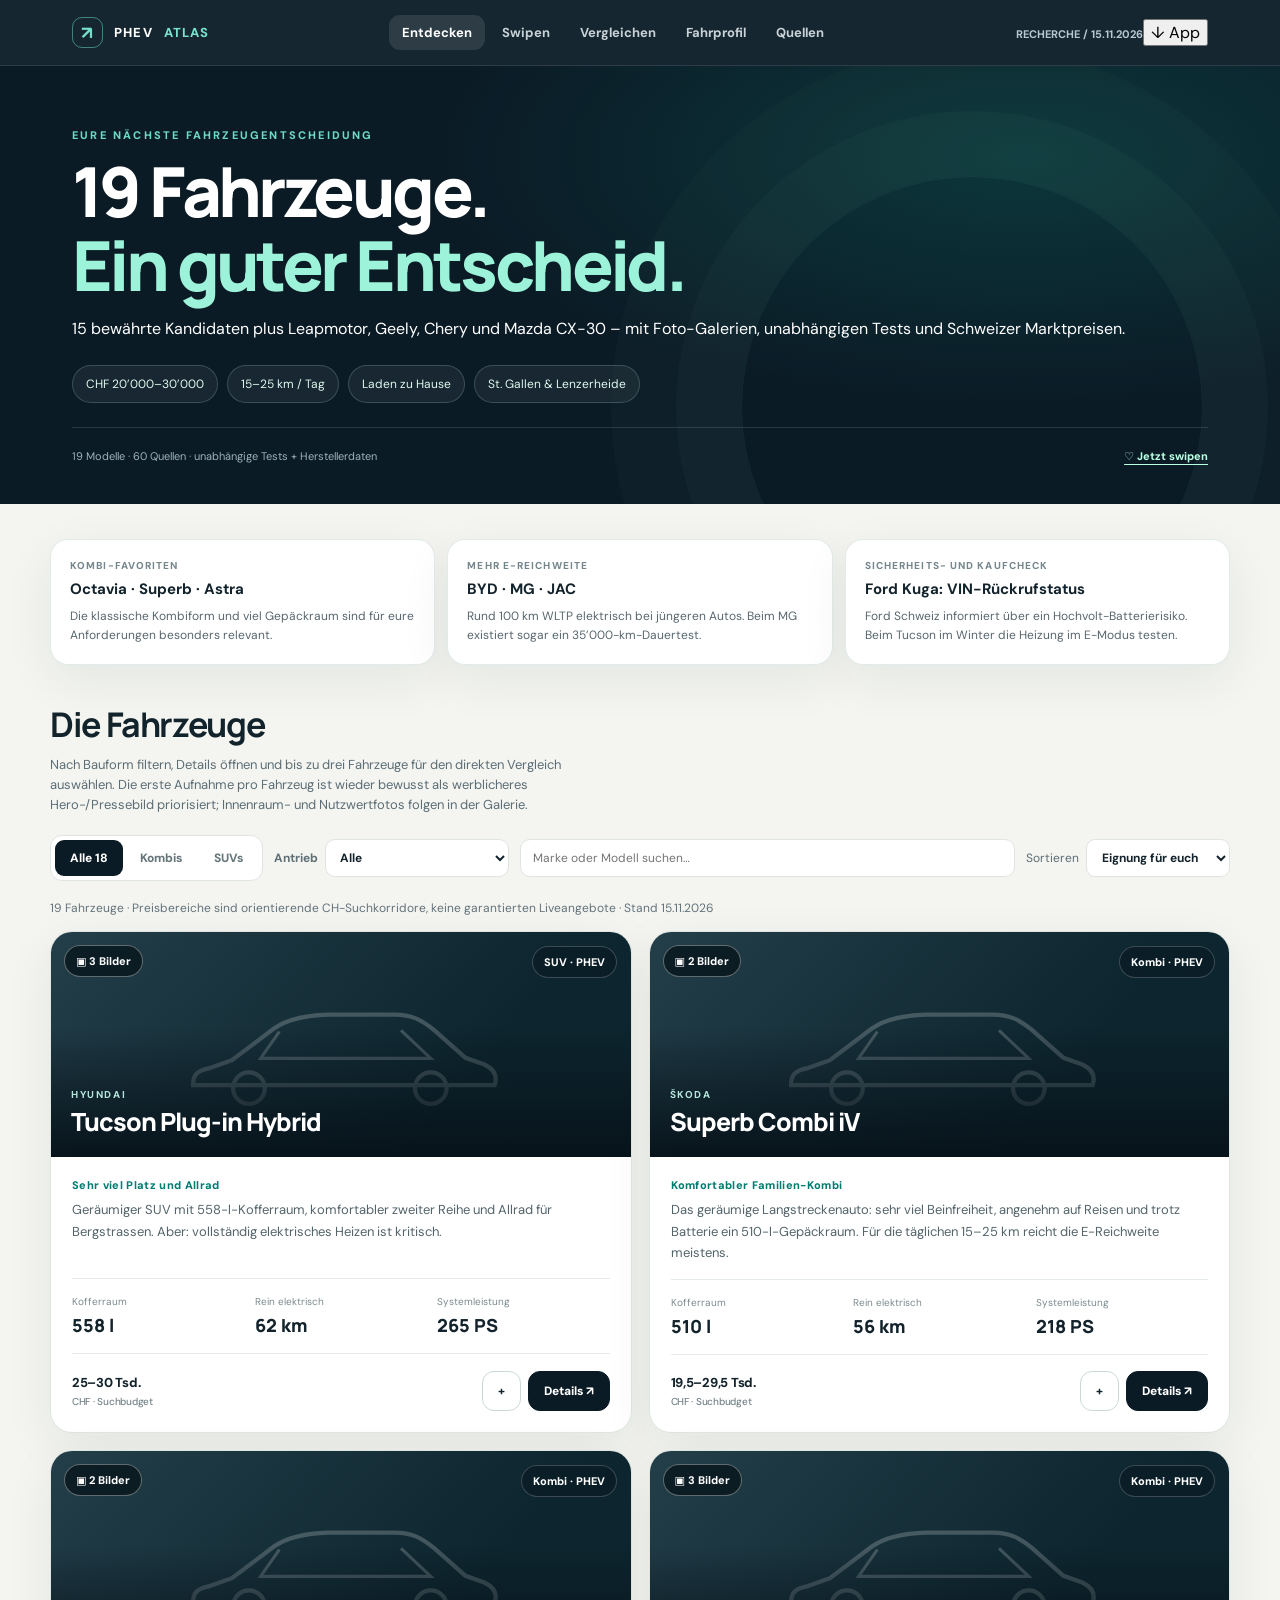
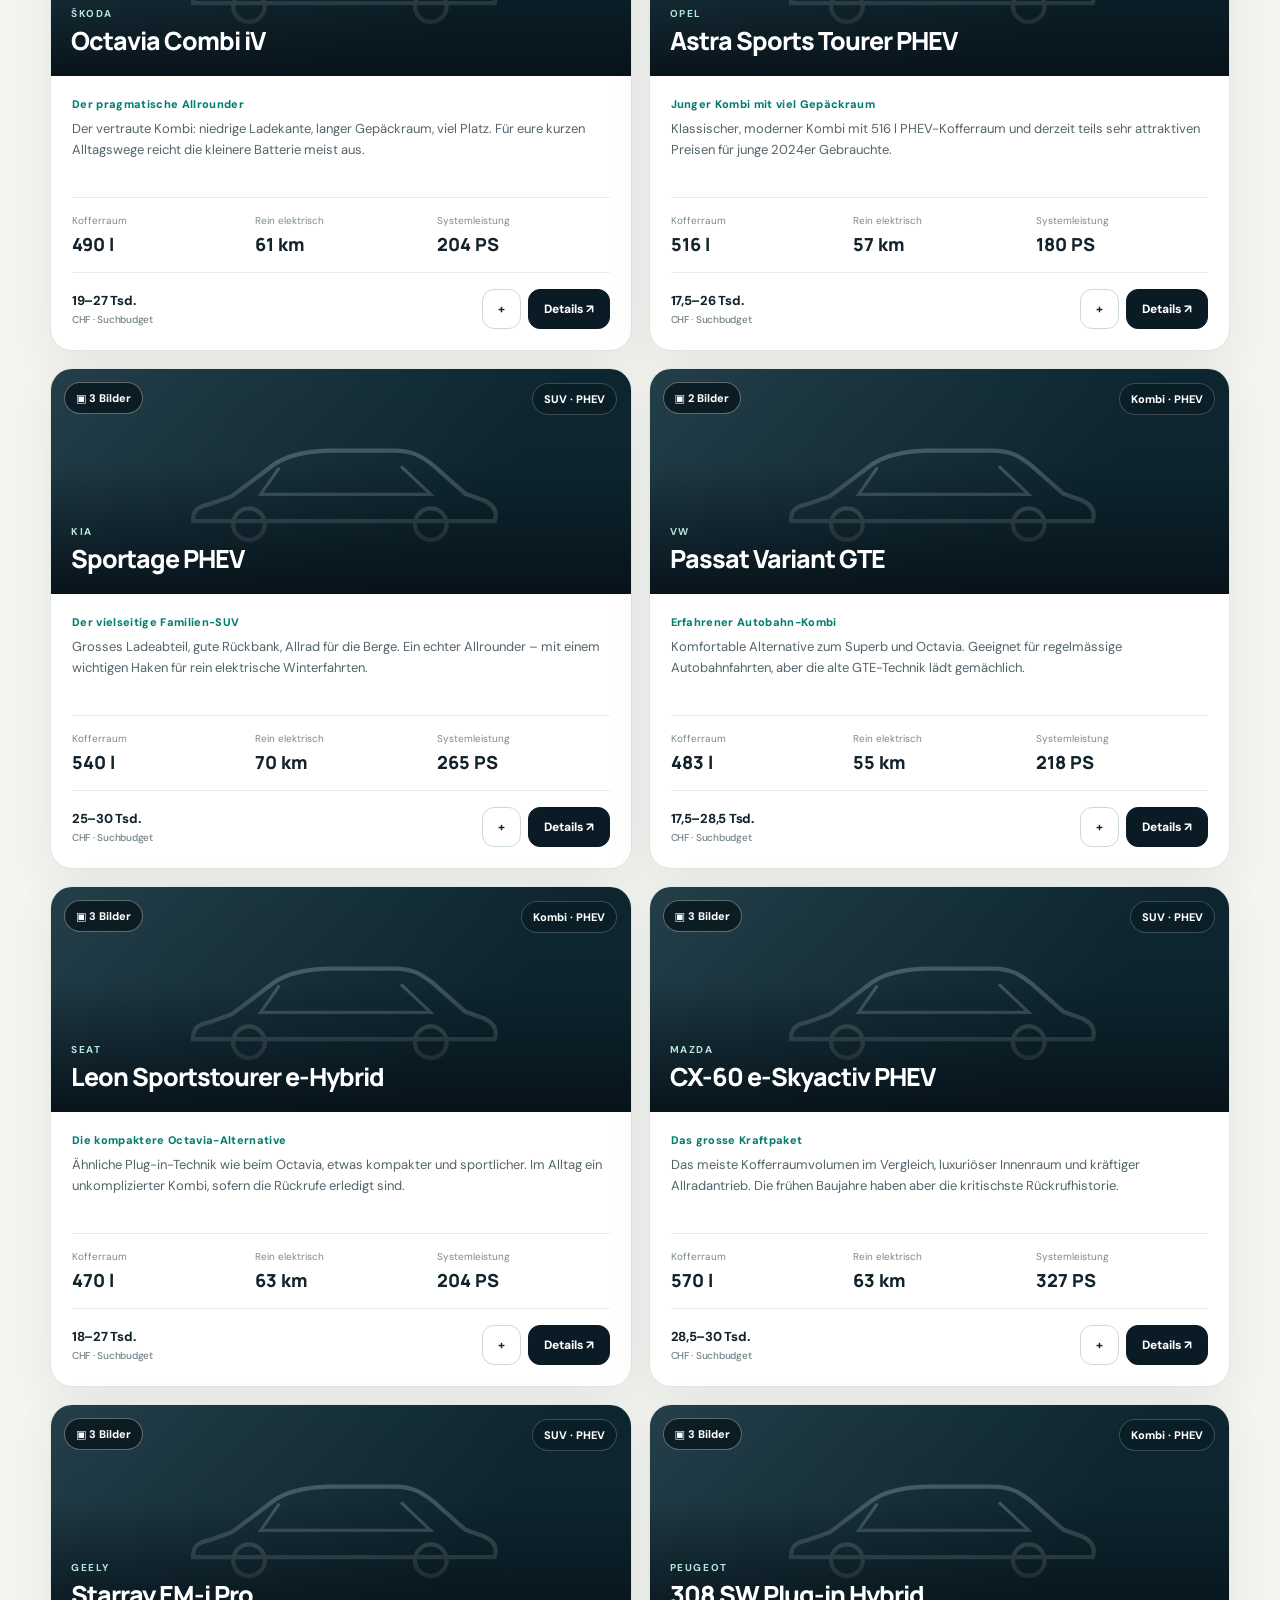
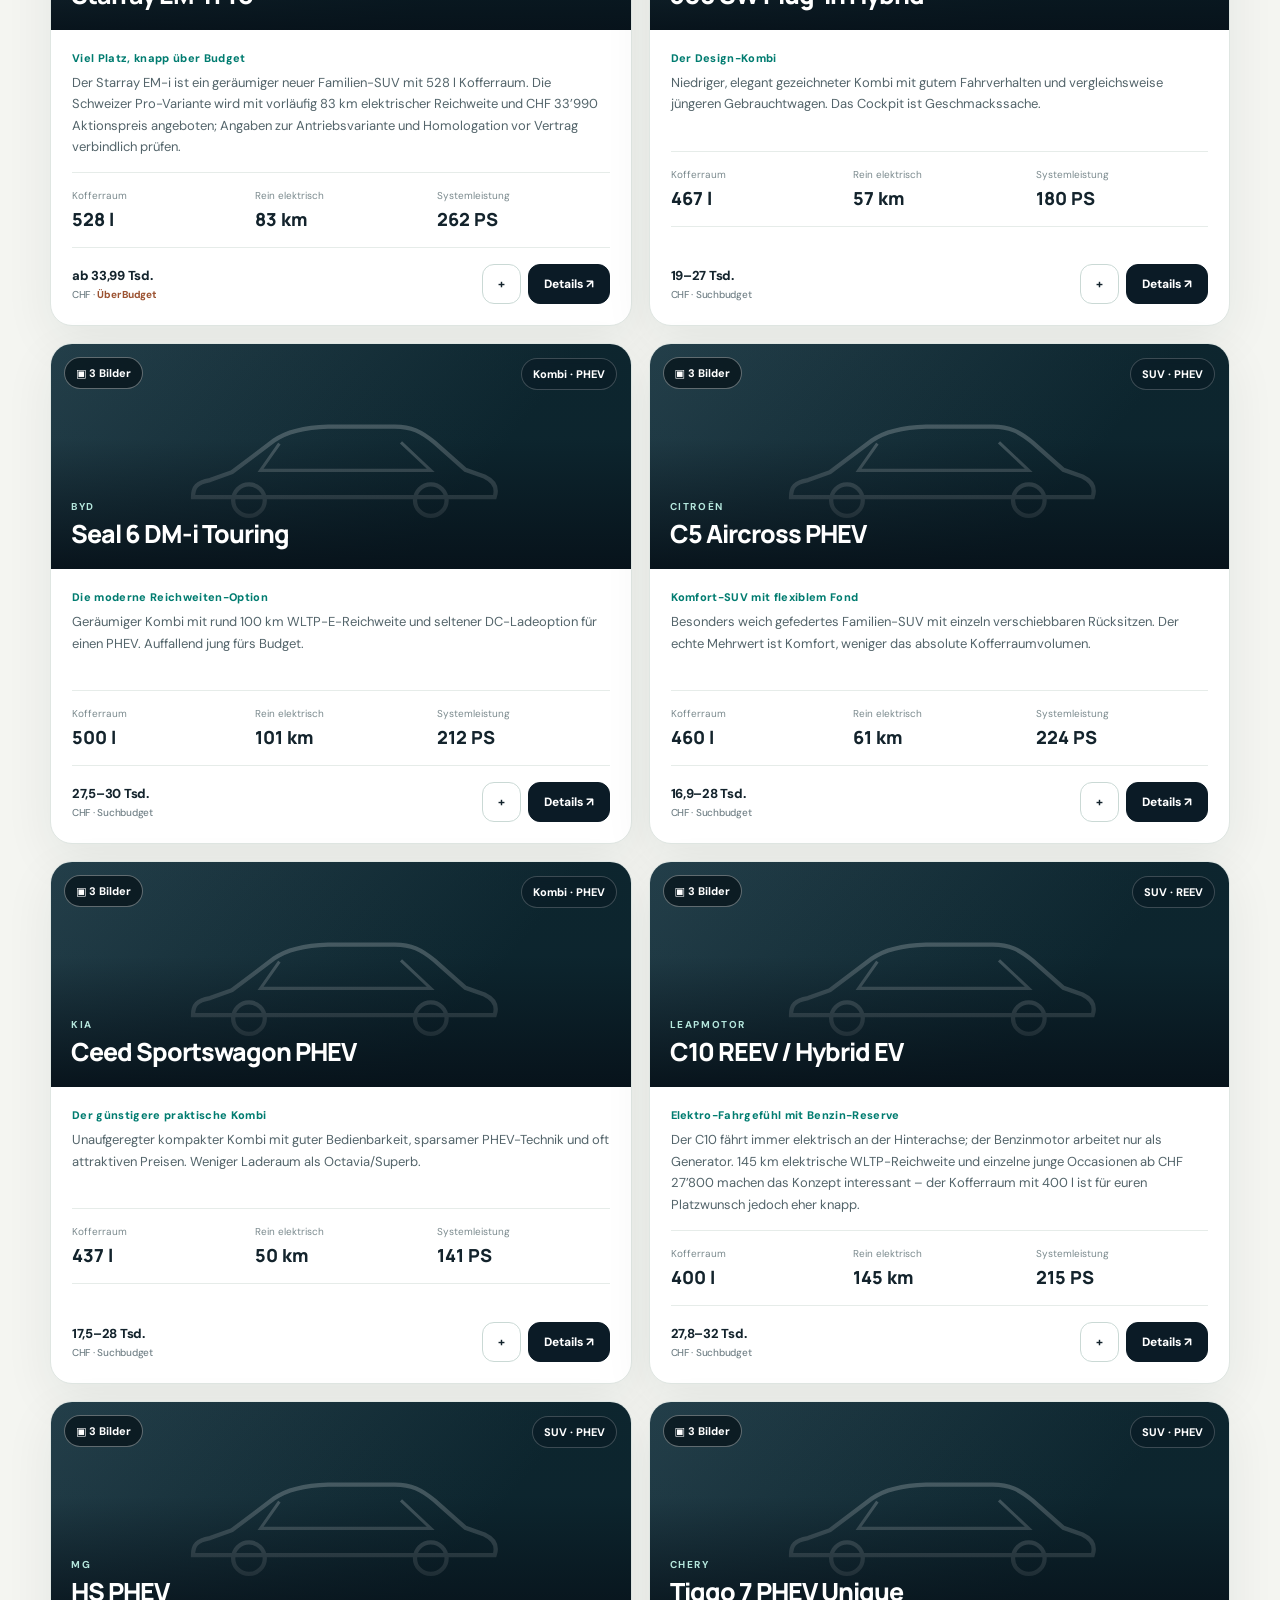
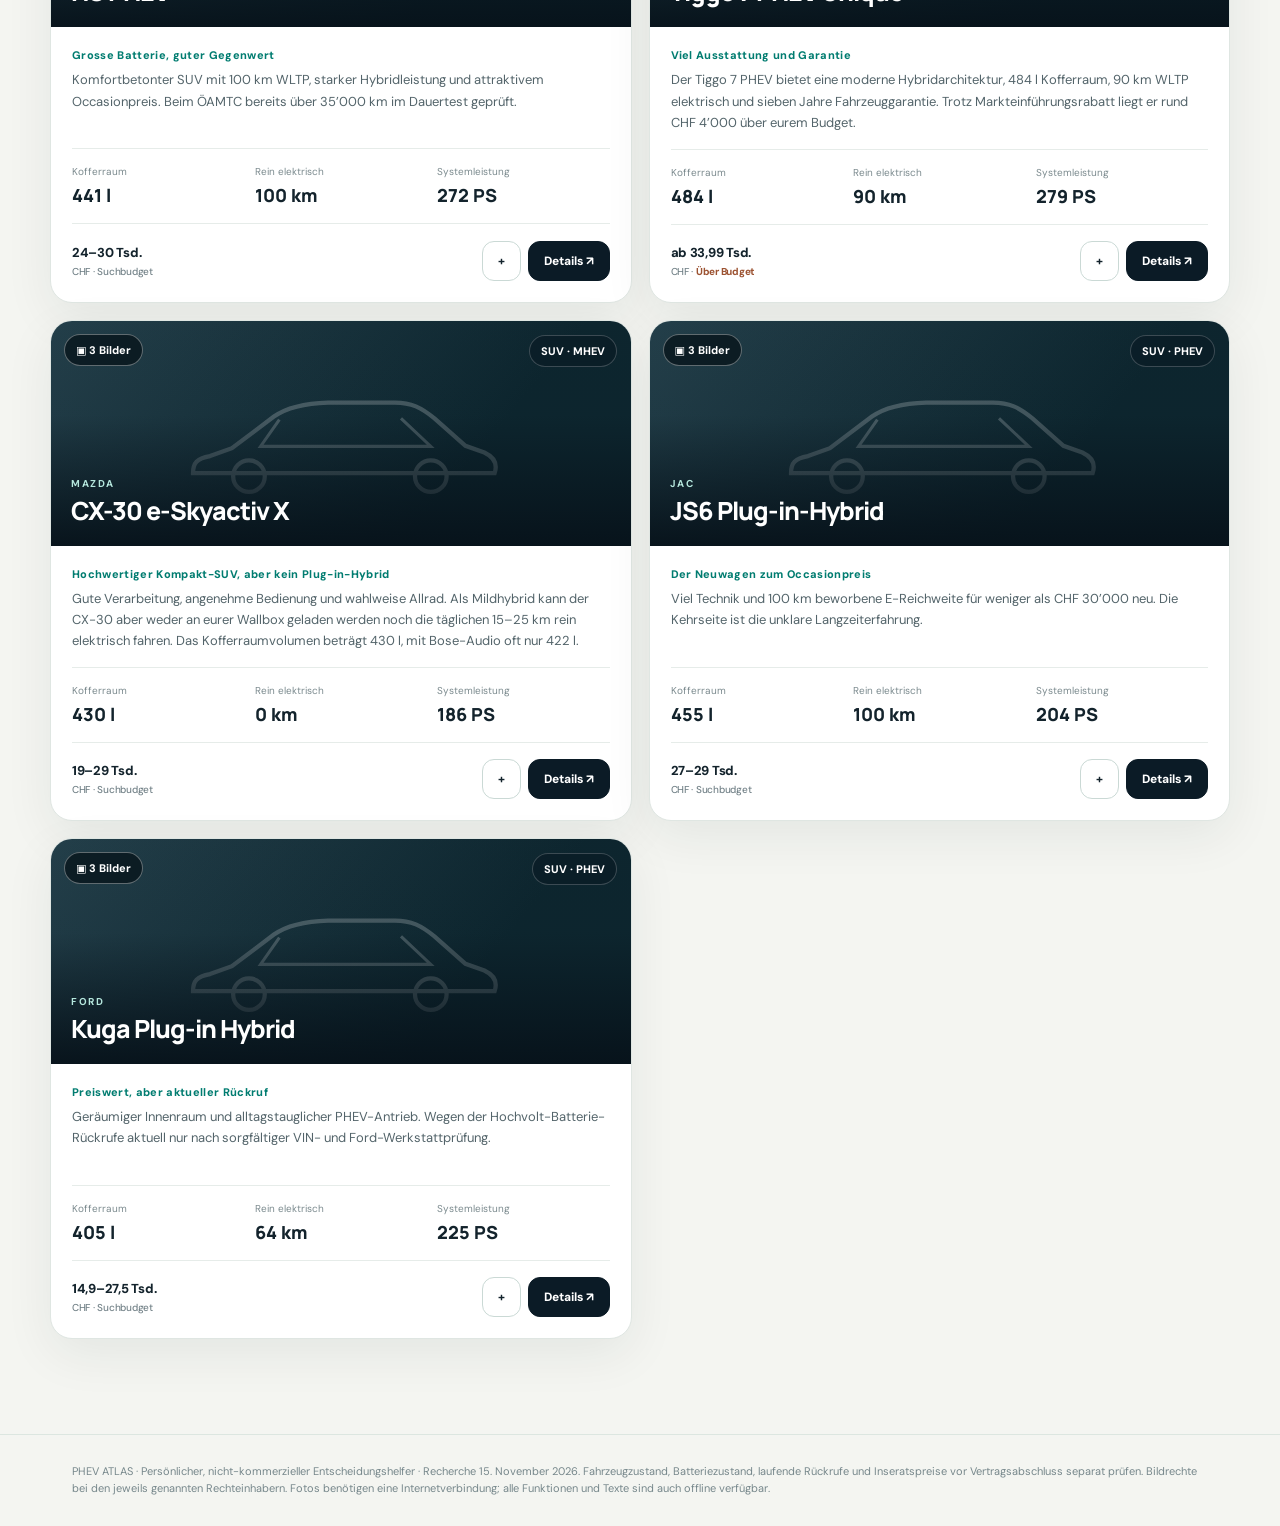
==== index.html @ b4971633 "Publish AutoFinder PWA: vehicle atlas with 19 models" ====
<!DOCTYPE html>
<html lang="de-CH"><head><meta charset="UTF-8"><meta name="viewport" content="width=device-width,initial-scale=1,viewport-fit=cover"><meta name="color-scheme" content="light"><meta name="theme-color" content="#0a1923"><meta name="description" content="Interaktiver, quellenbasierter Vergleich von 19 Fahrzeugen: Plug-in-Hybrid, Range-Extender und Mildhybrid für CHF 20'000 bis 30'000 in der Schweiz."><title>PHEV Atlas — Euer Autovergleich</title>
<style>

:root{--bg:#f4f5f1;--paper:#fff;--ink:#13232c;--muted:#5c6d75;--line:#dfe5e3;--teal:#006f67;--teal2:#d3f2e9;--dark:#0b1b26;--gold:#e4af59;--red:#9d4538;--softred:#fff1ed;--shadow:0 15px 50px rgba(12,41,44,.07)}*{box-sizing:border-box}html{scroll-behavior:smooth}body{margin:0;background:var(--bg);color:var(--ink);font-family:'DM Sans',system-ui,-apple-system,'Segoe UI',sans-serif}button,select,input{font:inherit}button{cursor:pointer}a{color:inherit}a:focus-visible,button:focus-visible,input:focus-visible,select:focus-visible{outline:3px solid #63cbbb;outline-offset:3px}.shell{max-width:1180px;margin:auto;padding:0 22px}.nav{background:rgba(9,27,37,.95);color:white;position:sticky;top:0;z-index:90;backdrop-filter:blur(22px);border-bottom:1px solid rgba(255,255,255,.1)}.navin{height:65px;display:flex;align-items:center;justify-content:space-between;gap:16px}.brand{display:flex;gap:11px;align-items:center;text-decoration:none;font-weight:800;letter-spacing:.09em;font-size:13px}.brandicon{display:grid;place-items:center;width:31px;height:31px;border:1px solid rgba(111,222,207,.5);border-radius:10px;color:#74e0c9;font-size:18px}.desktopnav{display:flex;gap:4px}.desktopnav button,.iconbtn{border:0;background:transparent;color:#c8d2d7;padding:9px 13px;border-radius:11px;font-size:13px;font-weight:700}.desktopnav button.active,.desktopnav button:hover{background:rgba(255,255,255,.1);color:white}.navright{font-size:11px;color:#b7c8d0;font-weight:700;white-space:nowrap}.hero{background:#0b1b26;color:white;position:relative;overflow:hidden;padding:62px 0 38px}.hero:before{content:'';position:absolute;inset:-180px -30% auto 30%;height:540px;background:radial-gradient(ellipse,rgba(13,128,112,.28),transparent 65%);pointer-events:none}.hero:after{content:'';position:absolute;width:460px;height:460px;border:1px solid rgba(152,225,212,.07);border-radius:50%;right:6%;top:25%;box-shadow:0 0 0 65px rgba(152,225,212,.025),0 0 0 130px rgba(152,225,212,.02)}.hero .shell{position:relative;z-index:1}.eyebrow{font-size:11px;letter-spacing:.2em;font-weight:800;color:#6fd9c4;text-transform:uppercase}.hero h1{margin:12px 0 14px;font-family:Manrope,sans-serif;font-size:clamp(38px,6vw,69px);line-height:1.075;max-width:790px;font-weight:800;letter-spacing:-.052em}.hero h1 em{font-style:normal;color:#9cf3d9}.herocopy{color:#bbccd3;font-size:15px;line-height:1.7;max-width:670px}.hero .chips{display:flex;gap:9px;flex-wrap:wrap;margin:26px 0 18px}.chip{border:1px solid rgba(209,255,244,.19);padding:10px 13px;border-radius:100px;font-size:12px;color:#def9ef;background:rgba(255,255,255,.055)}.herofoot{border-top:1px solid rgba(255,255,255,.12);padding-top:18px;margin-top:24px;display:flex;gap:12px;align-items:center;justify-content:space-between;color:#9cb1bb;font-size:11px}.main{padding:35px 0 95px}.sectionhead{display:flex;align-items:end;justify-content:space-between;gap:16px;margin-bottom:20px}.sectionhead h2{margin:0;font-size:clamp(25px,4vw,34px);font-family:Manrope,sans-serif;letter-spacing:-.04em}.sectionhead p{color:var(--muted);font-size:13px;max-width:570px;line-height:1.55;margin:8px 0 0}.featureline{display:grid;grid-template-columns:repeat(3,minmax(0,1fr));gap:12px;margin-bottom:36px}.insight{border:1px solid rgba(20,94,86,.12);padding:19px;border-radius:18px;background:white;box-shadow:var(--shadow)}.insight .small{display:block;font-size:10px;text-transform:uppercase;letter-spacing:.11em;font-weight:800;color:#75868c}.insight strong{display:block;font-size:15px;margin:7px 0;line-height:1.35}.insight p{font-size:12px;line-height:1.6;margin:0;color:#58676d}.toolbar{display:flex;gap:11px;align-items:center;flex-wrap:wrap;margin-bottom:19px}.segment{background:white;padding:4px;border:1px solid var(--line);border-radius:12px;display:inline-flex;gap:2px}.segment button{background:transparent;border:none;border-radius:9px;font-size:12px;padding:10px 15px;font-weight:800;color:#66767b}.segment button.active{background:var(--dark);color:white}.searchbox{flex:1;min-width:180px}.searchbox input{padding:10px 12px;border:1px solid var(--line);border-radius:10px;width:100%;background:white;color:var(--ink);font-size:12px}.sortbox{margin-left:auto;display:flex;gap:7px;align-items:center;font-size:12px;color:var(--muted)}.sortbox select{border:1px solid var(--line);background:white;border-radius:9px;padding:9px 11px;color:var(--ink);font-weight:700}.resultsnote{color:#64737a;font-size:12px;margin-bottom:15px}.cargrid{display:grid;grid-template-columns:repeat(2,minmax(0,1fr));gap:17px}.carcard{background:white;border:1px solid #dfe6e2;border-radius:22px;overflow:hidden;box-shadow:var(--shadow);display:flex;flex-direction:column;transition:transform .2s,border-color .2s}.carcard:hover{transform:translateY(-2px);border-color:#98cbc1}.cover{height:225px;position:relative;overflow:hidden;background:linear-gradient(130deg,#24404b,#0d262f 70%)}.cover:after{content:'';position:absolute;inset:0;background:linear-gradient(0deg,rgba(7,18,26,.95),rgba(7,18,26,.05) 58%,rgba(7,18,26,.03))}.cover img{width:100%;height:100%;object-fit:cover;object-position:center 58%;filter:saturate(.86);transition:transform .3s}.carcard:hover .cover img{transform:scale(1.045)}.cover .sil{position:absolute;left:10%;top:30%;width:80%;height:50%;opacity:.22;color:white}.cover-bottom{position:absolute;left:20px;bottom:18px;color:white;z-index:2}.cover-bottom b{font-size:10px;letter-spacing:.16em;display:block;color:#b5e7dd}.cover-bottom h3{font-family:Manrope,sans-serif;font-weight:800;letter-spacing:-.04em;font-size:25px;margin:3px 0 0}.cover-top{position:absolute;z-index:2;top:14px;right:14px;background:rgba(10,28,37,.7);border:1px solid rgba(255,255,255,.2);padding:8px 11px;border-radius:100px;font-size:11px;font-weight:800;color:white;backdrop-filter:blur(9px)}.cardbody{padding:21px;display:flex;flex-direction:column;flex:1}.introline{font-size:11px;letter-spacing:.03em;font-weight:800;color:#007c70}.cardbody .lede{font-size:13px;line-height:1.65;color:#53646a;min-height:64px;margin:7px 0 15px}.facts{display:grid;grid-template-columns:repeat(3,minmax(0,1fr));border-top:1px solid #e6ece9;border-bottom:1px solid #e6ece9;padding:16px 0;gap:10px}.facts small{display:block;color:#7b8a8e;font-size:10px;margin-bottom:5px}.facts strong{font-family:Manrope,sans-serif;font-size:18px;font-weight:800;white-space:nowrap}.cardbottom{display:flex;justify-content:space-between;align-items:center;gap:8px;margin-top:auto;padding-top:16px}.btn{background:var(--dark);color:white;border:1px solid var(--dark);padding:11px 15px;border-radius:12px;font-size:12px;font-weight:800}.btn:hover{background:#143d4b}.btn.secondary{background:transparent;color:var(--ink);border-color:#cad9d5}.btn.secondary.selected{border-color:var(--teal);background:var(--teal2);color:var(--teal)}.price{font-weight:800;font-size:13px;letter-spacing:-.02em}.price small{display:block;font-weight:500;font-size:10px;color:#738288;margin-top:4px}.empty{background:white;border:1px dashed #bfcec8;border-radius:16px;text-align:center;padding:50px 20px;color:#64767b}.panel{background:white;border:1px solid var(--line);border-radius:22px;padding:25px;box-shadow:var(--shadow)}.twoCols{display:grid;grid-template-columns:1fr 1fr;gap:18px}.subh{font-family:Manrope,sans-serif;font-size:19px;letter-spacing:-.025em;font-weight:800;margin:0 0 12px}.muted{font-size:13px;line-height:1.6;color:#62737b}.range{width:100%;accent-color:#007c6c;cursor:pointer}.rangeval{display:flex;align-items:center;justify-content:space-between;font-size:13px;font-weight:800;margin:14px 0 7px}.season{display:flex;gap:8px;margin:12px 0 14px}.season button{padding:9px 13px;border:1px solid #d4e1da;background:#f7f9f6;border-radius:10px;color:#43575b;font-size:12px;font-weight:800}.season button.active{background:#d6f4e8;border-color:#5cc7ac;color:#005a4e}.scenarioList{display:grid;gap:11px}.scenarioRow{display:grid;grid-template-columns:170px 1fr 85px;gap:12px;align-items:center}.scenarioRow b{font-size:12px}.scenarioRow small{font-size:10px;color:#809099}.track{height:10px;background:#e7efea;border-radius:99px;overflow:hidden;position:relative}.track .fill{background:linear-gradient(90deg,#00685b,#5dbba1);height:100%;border-radius:99px}.rangeValue{text-align:right;font-size:11px;font-weight:800;color:#2b7168}.notice{padding:13px 15px;border-radius:12px;background:#f0f6f1;color:#42645c;line-height:1.55;font-size:12px;margin-top:14px}.notice.warning{background:#fff6ed;color:#876239}.weightpanel{display:grid;grid-template-columns:repeat(4,minmax(0,1fr));gap:16px;margin-top:20px}.weightItem label{display:flex;justify-content:space-between;gap:5px;font-size:12px;font-weight:800}.weightItem small{display:block;margin-top:3px;color:#7a8c8b;font-size:10px}.ranking{display:grid;gap:10px;margin-top:17px}.rankrow{display:grid;grid-template-columns:30px 1fr 85px;align-items:center;gap:12px;border:1px solid var(--line);border-radius:12px;padding:12px 14px;background:#fbfcfb}.ranknum{color:#719188;font-weight:800;font-size:13px}.rankname{font-size:13px;font-weight:800}.rankscore{font-weight:800;font-size:15px;text-align:right;color:var(--teal)}.comparetable{overflow-x:auto;border:1px solid var(--line);border-radius:15px;margin-top:16px}.comparetable table{width:100%;border-collapse:collapse;min-width:680px}.comparetable th,.comparetable td{padding:14px 14px;text-align:left;border-bottom:1px solid var(--line);font-size:12px;vertical-align:top}.comparetable thead th{background:#edf4ef;color:#17493f;font-weight:800}.comparetable tbody tr:last-child td{border:0}.comparetable tbody td:first-child{font-weight:800;width:155px;color:#5a6d72}.comparetable td{line-height:1.48}.comparisoncta{background:#10332f;color:#d7faf0;padding:20px;border-radius:17px;display:flex;justify-content:space-between;gap:16px;align-items:center}.comparisoncta .btn{background:#b4ffdc;border-color:#b4ffdc;color:#0a332b}.sourcelist{display:grid;grid-template-columns:repeat(2,minmax(0,1fr));gap:10px}.sourcelink{display:block;border:1px solid var(--line);border-radius:14px;background:white;padding:14px 16px;text-decoration:none;transition:border .2s}.sourcelink:hover{border-color:#64b8a6}.sourcelink b{display:block;font-size:13px;margin:4px 0 7px}.sourcelink small{display:block;color:#718389;font-size:10px}.pill{display:inline-block;font-size:10px;font-weight:800;padding:5px 8px;border-radius:7px;color:#20685c;background:#e5f5ef}.footer{padding:28px 0;color:#76878b;font-size:11px;line-height:1.6;border-top:1px solid #dce6e0}.mobileDock{display:none}.modalbg{display:none;position:fixed;inset:0;z-index:200;background:rgba(7,19,26,.75);backdrop-filter:blur(8px);align-items:center;justify-content:center;padding:22px}.modalbg.open{display:flex}.modal{width:min(825px,100%);max-height:min(92vh,980px);border-radius:23px;background:white;box-shadow:0 28px 120px rgba(0,0,0,.3);overflow:auto;overscroll-behavior:contain}.modalHero{height:260px;position:relative;overflow:hidden;background:linear-gradient(140deg,#2b6570,#10212e)}.modalHero img{width:100%;height:100%;object-fit:cover;object-position:center 55%}.modalHero:after{content:'';position:absolute;inset:0;background:linear-gradient(0deg,#091c23,transparent 90%)}.modalHero .titlezone{position:absolute;z-index:1;left:28px;bottom:22px;color:white}.modalHero .titlezone small{font-size:11px;letter-spacing:.15em;font-weight:800;color:#a4f2d5}.modalHero h2{font:800 clamp(26px,4.4vw,40px) Manrope,sans-serif;letter-spacing:-.05em;margin:4px 0}.modalClose{position:fixed;right:max(22px,calc((100vw - 825px)/2 + 20px));top:calc(4vh + 17px);z-index:300;background:rgba(255,255,255,.92);border:0;width:39px;height:39px;border-radius:50%;font-size:21px;font-weight:700;color:#21343a}.modalInner{padding:25px 28px 30px}.modalTabs{display:flex;gap:7px;overflow-x:auto;padding-bottom:8px;margin-bottom:20px;border-bottom:1px solid var(--line)}.modalTabs button{white-space:nowrap;padding:10px 14px;border:0;border-radius:9px;background:transparent;color:#617276;font-size:12px;font-weight:800}.modalTabs button.active{background:#e2f5ed;color:#006859}.modalCol{display:grid;grid-template-columns:repeat(2,minmax(0,1fr));gap:15px}.modalCol section{border:1px solid var(--line);border-radius:14px;padding:16px}.modalCol h4{font-size:13px;margin:0 0 10px}.modalCol ul{list-style:none;margin:0;padding:0;display:grid;gap:10px}.modalCol li{font-size:12px;line-height:1.6;display:flex;gap:9px;align-items:start}.glyph{display:inline-grid;place-items:center;width:18px;height:18px;flex:0 0 18px;border-radius:6px;font-size:12px;background:#e7f6ed;color:#18725c}.glyph.bad{background:#fff0eb;color:#b35446}.miniStats{display:grid;grid-template-columns:repeat(4,1fr);gap:10px;margin:16px 0 19px}.miniStats div{background:#f2f6f3;border-radius:12px;padding:12px}.miniStats small{display:block;color:#72868b;font-size:10px}.miniStats b{font:800 16px Manrope;display:block;margin-top:5px}.testcard{border:1px solid var(--line);border-radius:14px;padding:15px;margin-bottom:12px}.testcard small{color:#66877e;font-size:11px;font-weight:800}.testcard b{display:block;font-size:15px;margin:6px 0}.testcard p{font-size:12px;line-height:1.6;color:#586a70;margin:0 0 12px}.testcard a{font-size:12px;color:#006859;font-weight:800}.checklist{display:grid;gap:10px}.checklist label{display:flex;gap:11px;align-items:flex-start;background:#f5f8f5;border:1px solid #e0e7e2;padding:13px;border-radius:11px;font-size:13px;line-height:1.5}.checklist input{accent-color:#006d61;margin-top:3px}.evid{font-size:11px;line-height:1.6;color:#60767a;margin-top:10px}.dataDisclaimer{border:1px solid #dddbc6;border-radius:13px;padding:15px;background:#fdfcf5;color:#68634e;font-size:12px;line-height:1.6}.hide{display:none!important}
@media(max-width:860px){.featureline{grid-template-columns:1fr 1fr}.featureline .insight:last-child{grid-column:span 2}.scenarioRow{grid-template-columns:125px 1fr 75px}.weightpanel{grid-template-columns:repeat(2,1fr)}}
@media(max-width:640px){.shell{padding:0 15px}.navin{height:56px}.desktopnav{display:none}.navright{font-size:10px}.hero{padding:39px 0 26px}.hero h1{font-size:42px;max-width:330px}.herocopy{font-size:13px}.hero .chips{margin-top:21px}.chip{font-size:11px;padding:9px 11px}.herofoot{font-size:10px}.main{padding:26px 0 104px}.featureline{grid-template-columns:1fr;gap:9px;margin-bottom:28px}.featureline .insight:last-child{grid-column:auto}.insight{padding:16px}.insight p{font-size:12px}.sectionhead h2{font-size:27px}.cargrid{grid-template-columns:1fr;gap:14px}.cover{height:213px}.cardbody{padding:18px}.cardbody .lede{min-height:auto}.facts{padding:14px 0}.sortbox{margin-left:0;width:100%}.sortbox select{flex:1}.toolbar{gap:8px}.panel{padding:18px}.twoCols{grid-template-columns:1fr}.weightpanel{grid-template-columns:repeat(2,1fr);gap:16px}.sourcelist{grid-template-columns:1fr}.mobileDock{display:grid;grid-template-columns:repeat(4,1fr);position:fixed;bottom:0;left:0;right:0;z-index:120;background:rgba(11,27,38,.96);border-top:1px solid rgba(255,255,255,.14);backdrop-filter:blur(18px);padding:7px 7px calc(6px + env(safe-area-inset-bottom))}.mobileDock button{border:0;background:transparent;color:#9eb6bc;padding:7px 2px 5px;border-radius:10px;display:flex;flex-direction:column;align-items:center;gap:5px;font-size:10px;font-weight:800}.mobileDock button.active{color:#b9ffe2;background:rgba(255,255,255,.08)}.mobileDock span{font-size:19px;line-height:1}.modalbg{padding:0;align-items:flex-end}.modal{max-height:96vh;border-radius:22px 22px 0 0}.modalHero{height:213px}.modalHero .titlezone{left:19px;bottom:19px}.modalClose{right:14px;top:calc(4vh + 14px)}.modalInner{padding:18px}.modalCol{grid-template-columns:1fr}.miniStats{grid-template-columns:repeat(2,1fr)}.modalTabs button{padding:10px 12px}.comparisoncta{align-items:stretch;flex-direction:column}.scenarioRow{grid-template-columns:103px 1fr 68px;gap:7px}.scenarioRow b{font-size:11px}.scenarioRow small{font-size:9px}.hero:after{right:-35%;top:22%}}

/* Responsive, source-attributed model photo galleries */
.driveFilter{display:flex;align-items:center;gap:7px;font-size:12px;color:#607076;font-weight:700}.driveFilter select{padding:9px 10px;border-radius:10px;border:1px solid var(--line);background:white;font-weight:700;color:var(--ink)}
.coverPhotos{position:absolute;left:13px;top:13px;z-index:3;border:1px solid rgba(255,255,255,.35);border-radius:30px;padding:8px 11px;background:rgba(7,20,27,.77);color:white;font-size:11px;font-weight:800;backdrop-filter:blur(12px)}.coverPhotos:hover{background:rgba(12,89,80,.92)}.typeTag{color:#096f65;background:#e4f5ef;border-radius:7px;padding:3px 7px;font-size:10px;font-weight:800}.typeTag.reev{background:#dbeafc;color:#174b8d}.overBudget{color:#9c5332;font-weight:800;font-size:10px}
.photoGallery{border-bottom:1px solid #e4ebe8;padding-bottom:16px;margin-bottom:17px}.photoGallery h4{font-family:Manrope,sans-serif;font-size:13px;letter-spacing:-.015em;margin:0 0 10px}.galleryStrip{display:grid;grid-template-columns:repeat(3,minmax(0,1fr));gap:9px}.galleryTile{padding:0;border:1px solid #d9e4df;background:#eaf0ee;border-radius:12px;overflow:hidden;text-align:left;position:relative;min-height:90px;aspect-ratio:1.65;box-shadow:0 4px 10px rgba(0,0,0,.03)}.galleryTile img{height:100%;width:100%;object-fit:cover;display:block}.galleryTile strong{position:absolute;bottom:0;left:0;right:0;color:white;font-size:10px;text-shadow:0 1px 5px rgba(0,0,0,.45);padding:18px 10px 7px;background:linear-gradient(0deg,rgba(0,0,0,.64),transparent)}.galleryHint{font-size:10px;color:#6a7a7d;margin:10px 0 0;line-height:1.5}
.photoViewer{position:fixed;inset:0;z-index:500;display:none;flex-direction:column;background:rgba(4,15,22,.97);color:white;padding:max(16px,env(safe-area-inset-top)) 20px max(20px,env(safe-area-inset-bottom))}.photoViewer.open{display:flex}.lightTop{display:flex;align-items:center;justify-content:space-between;gap:12px;max-width:1250px;width:100%;margin:0 auto}.lightTop strong{font-size:14px}.lightTop small{display:block;color:#96b0b5;font-size:11px;margin-top:4px}.lightClose{background:#233942;color:white;border:1px solid #557078;border-radius:50%;width:40px;height:40px;font-size:23px}.lightStage{flex:1;display:flex;justify-content:center;align-items:center;min-height:100px;max-width:1300px;width:100%;margin:auto;gap:10px}.lightStage figure{margin:0;display:flex;flex:1;justify-content:center;align-items:center;min-height:120px;overflow:hidden;position:relative}.lightStage img{max-width:100%;max-height:68vh;object-fit:contain;border-radius:8px}.lightNav{height:46px;width:46px;border-radius:50%;flex-shrink:0;border:1px solid #576f73;background:rgba(36,67,72,.8);color:white;font-size:28px}.lightNav:disabled{opacity:.35}.lightBottom{max-width:1250px;margin:0 auto;width:100%;display:flex;justify-content:space-between;align-items:center;gap:15px;font-size:12px;color:#c7d8da}.lightBottom a{color:#9debd6}.lightThumbs{display:flex;gap:9px;justify-content:center;padding-top:12px;max-width:100%;overflow:auto}.lightThumbs button{padding:0;width:70px;height:48px;border-radius:8px;border:2px solid transparent;overflow:hidden;opacity:.65;background:#233940;flex:0 0 70px}.lightThumbs button.active{opacity:1;border-color:#7be8d0}.lightThumbs img{width:100%;height:100%;object-fit:cover}
@media(max-width:640px){.galleryStrip{gap:6px}.galleryTile{min-height:65px;border-radius:9px}.galleryTile strong{font-size:9px;padding:14px 6px 6px}.photoViewer{padding:12px 9px max(16px,env(safe-area-inset-bottom))}.lightStage{gap:2px}.lightNav{width:31px;height:40px;font-size:22px;border-radius:10px}.lightTop{padding:3px 5px}.lightBottom{font-size:10px;flex-wrap:wrap;padding:0 10px}.lightStage img{max-height:65vh}}

/* Model-wide numerical comparison — independent of existing three-car comparison */
.statsPanel{margin-bottom:18px;padding:23px!important}
.statsTop{display:flex;justify-content:space-between;align-items:start;gap:18px;margin-bottom:17px}
.statsTop .subh{margin:0 0 6px;font-size:18px}
.statsTop .muted{font-size:12px;line-height:1.55;margin:0;max-width:620px}
.statsActions{display:flex;gap:6px;flex-wrap:wrap;justify-content:flex-end}
.statsActions .btn{font-size:11px!important;min-height:35px;padding:8px 12px!important;white-space:nowrap}
.statsModelList{display:grid;grid-template-columns:repeat(3,minmax(0,1fr));gap:8px}
.statsCheck{display:flex;align-items:center;gap:10px;padding:10px 12px;border:1px solid #e0e9e6;border-radius:11px;background:#fbfcfa;cursor:pointer;min-width:0;transition:border-color .18s,background .18s;user-select:none}
.statsCheck:has(input:checked){border-color:#90c8bb;background:#edf8f4}
.statsCheck:focus-within{outline:2px solid #16867a;outline-offset:1px}
.statsCheck input{width:17px;height:17px;flex:none;margin:0;accent-color:var(--teal);cursor:pointer}
.statsCheck .checkName{font-size:11.5px;font-weight:750;line-height:1.3;color:var(--ink);min-width:0}
.statsCheck .checkType{display:block;margin-top:3px;font-size:10px;font-weight:500;color:var(--muted)}
.statsSummary{display:flex;gap:11px;align-items:center;flex-wrap:wrap;margin-top:16px;padding-top:13px;border-top:1px solid var(--line);font-size:12px;color:var(--muted)}
.statsSummary strong{color:var(--teal);font-size:14px}
.statsLegend{display:flex;align-items:center;gap:14px;flex-wrap:wrap}
.statsLegend span{display:flex;align-items:center;gap:5px}
.statsDot{display:inline-block;width:9px;height:9px;background:var(--teal);border-radius:50%}
.statsDot.reev{background:#bd8550}
.statsCharts{display:grid;grid-template-columns:repeat(2,minmax(0,1fr));gap:16px;align-items:start}
.statsChart{min-width:0;padding:18px 17px!important;overflow:hidden}
.statsChartHead{display:flex;justify-content:space-between;align-items:start;gap:12px;margin-bottom:13px}
.statsChartHead h3{font-family:Manrope,sans-serif;font-size:16px;line-height:1.35;margin:0 0 5px;color:var(--ink)}
.statsChartHead p{margin:0;font-size:11px;line-height:1.5;color:var(--muted)}
.statsChartHead .statsMetric{font-size:10px;background:#e9f2ee;color:var(--teal);font-weight:800;padding:6px 8px;border-radius:8px;white-space:nowrap}
.statsChartItems{max-height:540px;overflow-y:auto;overscroll-behavior:contain;padding:2px 5px 4px 0;scrollbar-color:#b4cac5 transparent;scrollbar-width:thin}
.statsBarRow{padding:8px 2px 9px;border-bottom:1px solid #eef1f0}
.statsBarRow:last-child{border-bottom:none}
.statsBarMeta{display:flex;align-items:baseline;justify-content:space-between;gap:8px;margin-bottom:7px}
.statsBarName{font-size:10.5px;font-weight:700;line-height:1.35;color:#263a42;max-width:75%}
.statsBarValue{font-size:11px;font-weight:800;color:#16312f;white-space:nowrap;font-variant-numeric:tabular-nums}
.statsBarTrack{height:9px;overflow:hidden;background:#ecf1ef;border-radius:99px}
.statsBarFill{display:block;height:100%;background:linear-gradient(90deg,#189382,#006f67);border-radius:99px;min-width:3px;transition:width .25s ease}
.statsBarFill.reev{background:linear-gradient(90deg,#dab47a,#bd8550)}
.statsBarSub{font-size:9.5px;color:#697b7e;margin-top:5px;line-height:1.2}
.statsEmpty{padding:32px 18px;text-align:center;color:var(--muted);border:1px dashed #cddbd5;border-radius:13px;background:#f9fbf9}
.statsFootnote{margin:12px 0 28px;font-size:11px;line-height:1.65;color:var(--muted)}
.directCompareHead{margin-top:24px}
@media(max-width:900px){.statsModelList{grid-template-columns:repeat(2,minmax(0,1fr))}.statsTop{flex-direction:column}.statsActions{justify-content:flex-start}}
@media(max-width:700px){.statsCharts{grid-template-columns:1fr;gap:12px}.statsPanel{padding:16px!important}.statsChart{padding:16px 13px!important}.statsModelList{grid-template-columns:repeat(2,minmax(0,1fr));gap:6px}.statsCheck{padding:9px 8px;gap:7px}.statsCheck input{width:16px;height:16px}.statsCheck .checkName{font-size:10.5px}.statsCheck .checkType{font-size:9px}.statsActions .btn{font-size:10px!important;padding:7px 9px!important}.statsChartItems{max-height:430px}.statsBarName{font-size:11px}}
@media(max-width:370px){.statsModelList{grid-template-columns:1fr}.statsCheck .checkName{font-size:12px}}
@media(max-width:700px){.statsChartItems{max-height:none;overflow:visible}}


/* Non-plug-in comparator */
.typeTag.mhev{background:#f0eee8;color:#6d6557}.statsDot.mhev{background:#89939b}.statsBarFill.mhev{background:#89939b;min-width:0}.no-electric{color:#945f35;font-weight:800}

.heroSwipeButton{background:none;border:0;color:#b9ffe2;font-size:inherit;font-weight:800;padding:3px 0;text-decoration:underline;text-underline-offset:4px}.heroSwipeButton:hover{color:white}
/* Swipe-Studio – isolated, does not change original cards/compare */
.eyebrowSwipe,.swipeEyebrow{font-size:10px;letter-spacing:.18em;color:#048a77;font-weight:850;margin-bottom:8px}
.swipeIntro{margin-bottom:18px}.swipeIntro p{max-width:760px}.swipeToolbar{display:flex;gap:16px;align-items:center;justify-content:space-between;border:1px solid #dfe7e4;background:#fff;border-radius:17px;padding:12px 16px;margin-bottom:22px;box-shadow:0 8px 28px rgba(12,41,44,.035)}
.swipeMode{display:flex;align-items:center;gap:10px;min-width:0}.swipeMode label{font-size:12px;font-weight:800;color:#52666b}.swipeMode select{max-width:230px;padding:9px 30px 9px 12px;border-radius:10px;border:1px solid #d4e2dd;background:#f7faf8;color:#1d3438;font-size:12px;font-weight:750}
.swipeProgressGroup{flex:1;max-width:300px;min-width:110px}.swipeProgressLabel{font-size:11px;font-weight:800;margin-bottom:7px;color:#4d6265;text-align:right}.swipeProgressRail{height:7px;border-radius:999px;background:#e8eeeb;overflow:hidden}.swipeProgressRail span{display:block;height:100%;width:0%;transition:width .24s;background:linear-gradient(90deg,#008d79,#65d4b3);border-radius:999px}.swipeShuffle{padding:9px 12px;border:1px solid #d4e2dd;background:#f8faf9;border-radius:10px;font-size:12px;font-weight:800;color:#385959}
.swipeLayout{display:grid;grid-template-columns:minmax(0,1.36fr) minmax(275px,.8fr);align-items:start;gap:23px}.swipePlay{min-width:0}.swipeDeck{position:relative;min-height:550px;display:grid;place-items:center;padding:0 18px 10px;isolation:isolate;overflow:visible}.swipeCard,.swipeGhost{width:min(100%,455px);border-radius:23px;overflow:hidden}.swipeGhost{position:absolute;inset:16px 0 auto;margin:auto;height:500px;background:#e6eeeb;border:1px solid #cbded6;box-shadow:0 12px 30px rgba(6,40,42,.09);pointer-events:none}.swipeGhost.back2{transform:translateY(14px) scale(.935);opacity:.5;z-index:0}.swipeGhost.back1{transform:translateY(8px) scale(.97);opacity:.72;z-index:1}
.swipeCard{position:relative;z-index:3;background:white;border:1px solid #e3ebe7;box-shadow:0 24px 65px rgba(16,52,51,.15);touch-action:pan-y;user-select:none;will-change:transform;cursor:grab}.swipeCard.dragging{cursor:grabbing;transition:none!important}.swipeCard.fly{pointer-events:none}.swipeCardPhoto{height:272px;background:linear-gradient(145deg,#387b79,#112c37);position:relative;overflow:hidden}.swipeCardPhoto img{width:100%;height:100%;object-fit:cover;object-position:center;pointer-events:none;display:block}.swipeCardPhoto .sil{position:absolute;width:83%;height:60%;top:20%;left:8%;color:rgba(255,255,255,.35);pointer-events:none}.swipeCardPhoto::after{content:"";position:absolute;inset:0;background:linear-gradient(180deg,rgba(5,31,39,.07) 20%,rgba(5,31,39,.82) 100%);pointer-events:none}.swipeCardPill{position:absolute;top:17px;left:17px;z-index:2;font-size:10px;letter-spacing:.06em;font-weight:850;color:white;background:rgba(9,36,42,.64);border:1px solid rgba(255,255,255,.25);padding:8px 10px;border-radius:999px;backdrop-filter:blur(6px)}.swipeCardPill.over{background:rgba(128,68,14,.85)}.swipePhotoTitle{position:absolute;bottom:20px;left:21px;right:20px;color:white;z-index:2}.swipePhotoTitle span{font-size:10px;font-weight:750;letter-spacing:.13em;color:#ace8d9}.swipePhotoTitle h3{font:850 clamp(25px,3.2vw,33px)/1.06 Manrope,sans-serif;letter-spacing:-.05em;margin:5px 0 6px;text-shadow:0 1px 14px #183239}.swipePhotoTitle p{font-size:11px;color:#e1efed;margin:0}.swipeVerdict{position:absolute;z-index:6;top:55px;border:5px solid;border-radius:12px;padding:10px 13px;font:950 24px Manrope,sans-serif;letter-spacing:.06em;opacity:0;pointer-events:none;transform:rotate(-8deg)}.swipeVerdict.yes{left:18px;color:#a7ffe1;border-color:#a7ffe1;transform:rotate(-9deg)}.swipeVerdict.no{right:18px;color:#ffd1c8;border-color:#ffd1c8;transform:rotate(9deg)}
.swipeCardBody{padding:18px 21px 20px}.swipeCardKicker{font-size:11px;font-weight:850;color:#047b69;letter-spacing:.035em;margin-bottom:8px}.swipeCardText{margin:0 0 15px;color:#4d6268;font-size:12px;line-height:1.55;min-height:36px}.swipeFacts{display:grid;grid-template-columns:repeat(3,minmax(0,1fr));border-radius:13px;background:#f2f7f4;padding:12px 7px;margin-bottom:13px}.swipeFacts>div{padding:0 8px;min-width:0}.swipeFacts>div+div{border-left:1px solid #dce8e1}.swipeFacts small{display:block;color:#6b8080;font-size:10px;margin-bottom:4px}.swipeFacts strong{color:#152e32;font:850 clamp(13px,2.2vw,16px) Manrope,sans-serif;white-space:nowrap}.swipeMore{display:flex;align-items:center;justify-content:space-between;gap:8px}.swipeMore button{background:transparent;border:0;color:#007466;font-size:12px;font-weight:850;padding:5px 0}.swipeMore span{font-size:10px;color:#6f8286}.swipeEmpty{width:min(100%,455px);background:white;border:1px solid #dde7e1;border-radius:24px;box-shadow:var(--shadow);min-height:390px;display:flex;align-items:center;justify-content:center;flex-direction:column;text-align:center;padding:35px 25px}.swipeEmptyIcon{width:66px;height:66px;border-radius:20px;background:#d9f7ed;color:#007766;display:grid;place-items:center;font-size:31px}.swipeEmpty h3{font:850 23px Manrope,sans-serif;letter-spacing:-.04em;margin:20px 0 9px}.swipeEmpty p{max-width:290px;color:#5a7476;font-size:13px;line-height:1.6}.swipeEmpty button{margin-top:10px}
.swipeControls{display:flex;justify-content:center;align-items:center;gap:14px;margin:2px 0 12px}.swipeAction{width:73px;height:73px;border-radius:50%;border:1px solid #e1e9e7;background:#fff;box-shadow:0 9px 25px rgba(10,45,43,.11);display:flex;align-items:center;justify-content:center;flex-direction:column;gap:0;font-size:29px;font-weight:850;transition:transform .15s ease,background .15s ease}.swipeAction:hover:not(:disabled){transform:translateY(-3px)}.swipeAction small{font-size:10px;font-weight:850;line-height:1.3}.swipePass{color:#c85a54}.swipeMaybe{color:#b88424}.swipeLike{color:#078f74}.swipeUndo{width:49px;height:49px;font-size:26px;color:#56727a}.swipeAction:disabled{opacity:.35;cursor:not-allowed;box-shadow:none}.swipeTip{text-align:center;font-size:11px;color:#7a898a;margin-top:10px}.swipeTip span{color:#a4adad;margin:0 5px}
.swipeSidebar{background:#102e33;border:1px solid #295152;color:#f3fdfa;border-radius:21px;padding:24px;box-shadow:0 20px 65px rgba(10,40,43,.12)}.swipeSidebarHeader h3{font:850 26px Manrope,sans-serif;letter-spacing:-.05em;margin:3px 0 5px}.swipeSidebarHeader p{margin:0;color:#a4c6c4;font-size:12px;line-height:1.6}.swipeSidebar .swipeEyebrow{color:#8ce8cb}.swipeCountGrid{display:grid;grid-template-columns:repeat(3,minmax(0,1fr));gap:8px;margin:20px 0 24px}.swipeCountGrid>div{border:1px solid rgba(255,255,255,.12);border-radius:13px;background:rgba(255,255,255,.05);padding:12px 5px;text-align:center}.swipeCountGrid strong{display:block;font:850 24px Manrope,sans-serif;color:#d2ffef}.swipeCountGrid span{font-size:10px;color:#b4c8c7}.swipeMiniSection{margin-top:21px}.swipeMiniSection h4{margin:0 0 11px;font-size:13px}.swipeHeart{color:#9ef0ca}.swipeStar{color:#f4cb74}.swipeMiniList{display:grid;gap:7px}.swipeBlank{color:#a8c0be;font-size:11px;line-height:1.5;margin:1px 0 8px}.swipeMiniItem{display:flex;align-items:center;gap:9px;background:rgba(255,255,255,.055);border:1px solid rgba(255,255,255,.1);padding:8px;border-radius:11px}.swipeMiniImg{width:49px;height:45px;border-radius:7px;object-fit:cover;background:#396268;flex-shrink:0}.swipeMiniText{min-width:0;flex:1}.swipeMiniText strong{display:block;font-size:11px;line-height:1.25}.swipeMiniText span{color:#a7c7c2;font-size:10px}.swipeMiniBtns{display:flex;gap:3px}.swipeMiniBtns button{background:rgba(255,255,255,.08);border:1px solid rgba(255,255,255,.16);color:#ecfffb;border-radius:7px;padding:5px 6px;font-size:10px}.swipeSideActions{display:grid;gap:10px;margin-top:22px}.swipeSideActions .btn{border:1px solid rgba(255,255,255,.15);background:#b0f7d5;color:#123d39;justify-content:center}.swipeSideActions .btn:hover{background:#ddfff0}.swipeReset{border:1px solid rgba(255,255,255,.15);background:transparent;color:#b1cdca;padding:11px;border-radius:10px;font-size:11px;font-weight:750}.swipeNote{color:#94b1ae;line-height:1.55;margin-top:17px;font-size:10px;border-top:1px solid rgba(255,255,255,.13);padding-top:15px}
@media(max-width:920px){.swipeLayout{grid-template-columns:minmax(0,1fr) 300px;gap:14px}.swipeSidebar{padding:17px}.swipeDeck{padding:0 8px 10px}.swipeCardPhoto{height:245px}}
@media(max-width:740px){.swipeLayout{grid-template-columns:1fr}.swipeSidebar{margin-top:15px}.swipeToolbar{flex-wrap:wrap;gap:10px;padding:12px}.swipeProgressGroup{order:3;flex-basis:100%;max-width:none}.swipeProgressLabel{text-align:left}.swipeMode{flex:1}.swipeMode select{max-width:100%;min-width:0}.swipeDeck{min-height:535px;padding:0 8px 8px}.swipeCard,.swipeGhost{max-width:450px}.swipeCardPhoto{height:235px}.swipeCardBody{padding:16px 17px 18px}.swipeCardText{font-size:12px;min-height:0}.swipeControls{gap:12px}.swipeAction{width:69px;height:69px}.swipeUndo{width:45px;height:45px}.mobileDock{grid-template-columns:repeat(5,minmax(0,1fr))}.mobileDock button{font-size:9px;letter-spacing:-.015em}.swipeTip{font-size:10px}}
@media(max-width:380px){.swipeCardPhoto{height:204px}.swipeDeck{min-height:505px}.swipeCardText{font-size:11px}.swipeAction{width:59px;height:59px;font-size:26px}.swipeAction small{font-size:9px}.swipeControls{gap:8px}.swipeFacts strong{font-size:12px}.swipeFacts>div{padding:0 4px}}
@media(prefers-reduced-motion:reduce){.swipeCard,.swipeAction,.swipeProgressRail span{transition:none!important}}

</style>

<!-- PWA: installability, iOS homescreen support, original mobile-first app preserved -->
<link rel="manifest" href="./manifest.webmanifest">
<link rel="icon" type="image/svg+xml" href="./icons/favicon.svg">
<link rel="icon" type="image/png" sizes="192x192" href="./icons/icon-192.png">
<link rel="apple-touch-icon" sizes="180x180" href="./icons/apple-touch-icon.png">
<meta name="apple-mobile-web-app-capable" content="yes">
<meta name="apple-mobile-web-app-status-bar-style" content="black-translucent">
<meta name="apple-mobile-web-app-title" content="PHEV Atlas">
<meta name="application-name" content="PHEV Atlas">
<meta name="mobile-web-app-capable" content="yes">
<link rel="stylesheet" href="./pwa.css">
</head><body>
<header class="nav"><div class="shell navin"><a class="brand" href="#top"><span class="brandicon">↗</span> PHEV <span style="color:#7ae2cc">ATLAS</span></a><nav class="desktopnav" id="navLinks"></nav><div class="headerExtras"><span class="navright">RECHERCHE / 15.11.2026</span><button type="button" id="pwaInstallButton" class="pwaInstallButton" aria-label="PHEV Atlas als App installieren" title="Als App installieren"><span aria-hidden="true">↓</span> <span class="pwaButtonLabel">App</span></button></div></div></header>
<div id="top" class="hero"><div class="shell"><div class="eyebrow">Eure nächste Fahrzeugentscheidung</div><h1>19 Fahrzeuge.<br><em>Ein guter Entscheid.</em></h1><div class="heroCopy heroCopy"><p class="heroCopy">15 bewährte Kandidaten plus Leapmotor, Geely, Chery und Mazda CX-30 – mit Foto-Galerien, unabhängigen Tests und Schweizer Marktpreisen.</p></div><div class="chips"><span class="chip">CHF 20’000–30’000</span><span class="chip">15–25 km / Tag</span><span class="chip">Laden zu Hause</span><span class="chip">St. Gallen & Lenzerheide</span></div><div class="herofoot"><span>19 Modelle · 60 Quellen · unabhängige Tests + Herstellerdaten</span><button type="button" id="heroSwipeLink" class="heroSwipeButton">♡ Jetzt swipen</button></div></div></div>
<main class="main shell">
<section class="page" id="page-discover"><div class="featureline"><article class="insight"><span class="small">Kombi-Favoriten</span><strong>Octavia · Superb · Astra</strong><p>Die klassische Kombiform und viel Gepäckraum sind für eure Anforderungen besonders relevant.</p></article><article class="insight"><span class="small">Mehr E-Reichweite</span><strong>BYD · MG · JAC</strong><p>Rund 100 km WLTP elektrisch bei jüngeren Autos. Beim MG existiert sogar ein 35’000-km-Dauertest.</p></article><article class="insight"><span class="small">Sicherheits- und Kaufcheck</span><strong>Ford Kuga: VIN-Rückrufstatus</strong><p>Ford Schweiz informiert über ein Hochvolt-Batterierisiko. Beim Tucson im Winter die Heizung im E-Modus testen.</p></article></div><div class="sectionhead"><div><h2>Die Fahrzeuge</h2><p>Nach Bauform filtern, Details öffnen und bis zu drei Fahrzeuge für den direkten Vergleich auswählen. Die erste Aufnahme pro Fahrzeug ist wieder bewusst als werblicheres Hero-/Pressebild priorisiert; Innenraum- und Nutzwertfotos folgen in der Galerie.</p></div></div><div class="toolbar"><div class="segment" id="bodyFilter"><button data-body="Alle" class="active">Alle 18</button><button data-body="Kombi">Kombis</button><button data-body="SUV">SUVs</button></div><div class="driveFilter"><label for="driveSelect">Antrieb</label><select id="driveSelect" aria-label="Antriebsart auswählen"><option value="Alle">Alle</option><option value="PHEV">Plug-in-Hybrid</option><option value="REEV">Range-Extender</option><option value="MHEV">Mildhybrid (ohne Laden)</option></select></div><div class="searchbox"><input id="searchCars" type="search" placeholder="Marke oder Modell suchen…" aria-label="Fahrzeuge nach Name suchen"></div><div class="sortbox">Sortieren <select id="sortSelect" aria-label="Sortierung"><option value="fit">Eignung für euch</option><option value="price">Preis aufsteigend</option><option value="boot">Kofferraum</option><option value="range">E-Reichweite</option></select></div></div><div id="resultsnote" class="resultsnote"></div><div class="cargrid" id="cargrid"></div></section>

<section class="page hide" id="page-swipe">
  <div class="sectionhead swipeIntro"><div><div class="eyebrowSwipe">DEINE FAHRZEUGWAHL</div><h2>Swipe deinen Favoriten.</h2><p>Ein Auto nach dem anderen. Nach rechts für <strong>Favorit</strong>, nach links für <strong>kein Interesse</strong>. Unsicher? Für später merken. Deine Auswahl bleibt lokal in diesem Browser erhalten.</p></div></div>
  <div class="swipeToolbar">
    <div class="swipeMode"><label for="swipeCategory">Fahrzeuge</label><select id="swipeCategory" aria-label="Kategorie für Swipe auswählen"><option value="all">Alle 19 Modelle</option><option value="Kombi">Nur Kombis</option><option value="SUV">Nur SUVs</option><option value="budget">Nur im Budget bis CHF 30’000</option></select></div>
    <div class="swipeProgressGroup"><div class="swipeProgressLabel" id="swipeProgressLabel" aria-live="polite">0 von 19 bewertet</div><div class="swipeProgressRail"><span id="swipeProgressFill"></span></div></div>
    <button class="swipeShuffle" id="swipeShuffle" title="Reihenfolge der noch offenen Modelle mischen">↝ <span>Mischen</span></button>
  </div>
  <div class="swipeLayout">
    <div class="swipePlay">
      <div class="swipeDeck" id="swipeDeck" aria-live="polite"></div>
      <div class="swipeControls" id="swipeControls">
        <button type="button" class="swipeAction swipeUndo" id="swipeUndo" aria-label="Letzte Entscheidung rückgängig machen" title="Rückgängig">↶</button>
        <button type="button" class="swipeAction swipePass" id="swipePass" aria-label="Kein Interesse">✕<small>Nein</small></button>
        <button type="button" class="swipeAction swipeMaybe" id="swipeMaybe" aria-label="Für später merken">☆<small>Merken</small></button>
        <button type="button" class="swipeAction swipeLike" id="swipeLike" aria-label="Zu Favoriten hinzufügen">♥<small>Favorit</small></button>
      </div>
      <div class="swipeTip">↤ Nach links: Nein <span>·</span> Nach rechts: Favorit ↦ <span>·</span> Pfeiltasten funktionieren ebenfalls</div>
    </div>
    <aside class="swipeSidebar" aria-label="Deine Fahrzeugauswahl">
      <div class="swipeSidebarHeader"><div class="swipeEyebrow">DEIN ERGEBNIS</div><h3>Die Shortlist</h3><p>Hier landen deine Favoriten – unabhängig vom bestehenden Dreiervergleich.</p></div>
      <div class="swipeCountGrid"><div><strong id="swipeLikesCount">0</strong><span>Favoriten</span></div><div><strong id="swipeMaybeCount">0</strong><span>Vorgemerkt</span></div><div><strong id="swipePassCount">0</strong><span>Aussortiert</span></div></div>
      <div class="swipeMiniSection"><h4><span class="swipeHeart">♥</span> Favoriten</h4><div class="swipeMiniList" id="swipeFavoritesList"><p class="swipeBlank">Noch keine Favoriten.</p></div></div>
      <div class="swipeMiniSection"><h4><span class="swipeStar">☆</span> Vielleicht</h4><div class="swipeMiniList" id="swipeMaybeList"><p class="swipeBlank">Noch keine vorgemerkten Modelle.</p></div></div>
      <div class="swipeSideActions"><button type="button" id="swipeGoCompare" class="btn">Direktvergleich öffnen ↗</button><button type="button" class="swipeReset" id="swipeReset">Alle Swipe-Entscheidungen zurücksetzen</button></div>
      <div class="swipeNote">Bilder sind Beispielaufnahmen; Ausstattung und Modelljahr können abweichen. Preise sind Orientierungswerte aus der Schweizer Recherche (15.11.2026).</div>
    </aside>
  </div>
</section>

<section class="page hide" id="page-compare">
  <div class="sectionhead"><div><h2>Fahrzeuge im Zahlenvergleich</h2><p>Alle 19 Modelle auf einen Blick. Wählt mit den Checkboxen genau die Fahrzeuge aus, die in den Grafiken erscheinen sollen.</p></div></div>
  <section class="panel statsPanel" aria-labelledby="statsHeading">
    <div class="statsTop">
      <div><h3 id="statsHeading" class="subh">Modelle für die Grafiken auswählen</h3><p class="muted">Die statistische Auswahl ist unabhängig vom bisherigen Direktvergleich mit maximal drei Fahrzeugen.</p></div>
      <div class="statsActions"><button type="button" class="btn secondary" data-stats-preset="all">Alle</button><button type="button" class="btn secondary" data-stats-preset="none">Keine</button><button type="button" class="btn secondary" data-stats-preset="Kombi">Nur Kombis</button><button type="button" class="btn secondary" data-stats-preset="SUV">Nur SUVs</button></div>
    </div>
    <div id="statsModelList" class="statsModelList" role="group" aria-label="Fahrzeuge in statistische Grafiken aufnehmen"></div>
    <div id="statsSummary" class="statsSummary" aria-live="polite"></div>
  </section>
  <div id="statsCharts" class="statsCharts" aria-label="Kennzahlendiagramme"></div>
  <p class="statsFootnote">Datenbasis: im Atlas hinterlegte Modellvarianten und Schweizer Suchpreis-Korridore (Stand 15.11.2026). Reichweite = WLTP-Herstellerwert, keine tatsächliche Winterreichweite. Preis = Mitte des modellbezogenen Suchkorridors, <b>kein</b> Marktmittelwert. PHEV und REEV können externe Ladeenergie nutzen. Der Mazda CX-30 ist nur ein Mildhybrid (MHEV): nicht extern ladbar, 0 km rein elektrisch. Die Balkenskala bleibt auch beim Auswählen unverändert.</p>
  <div class="sectionhead directCompareHead"><div><h2>Direktvergleich eurer Favoriten</h2><p>Der bisherige Vergleich bleibt erhalten: Wählt in «Fahrzeuge» bis zu drei Modelle für die detaillierte Gegenüberstellung.</p></div></div>
  <div id="comparisonBody"></div>
</section>
<section class="page hide" id="page-profile"><div class="sectionhead"><div><h2>Passt zu eurem Alltag?</h2><p>Eine einfache Szenariosimulation und eine veränderbare Gewichtung – nachvollziehbar statt scheinpräziser Testnoten. Mildhybride werden mit 0 km rein elektrischer Reichweite berücksichtigt.</p></div></div><div class="twoCols"><article class="panel"><h3 class="subh">Elektrischer Nahverkehr</h3><div class="muted">Wie weit fahrt ihr an einem typischen Tag?</div><div class="rangeval"><span>Tägliche Strecke</span><span id="dailyLabel">25 km</span></div><input class="range" type="range" id="dailyRange" min="15" max="40" step="5" value="25"><div class="season"><button class="active" data-season="summer">Milde Temperaturen</button><button data-season="winter">Winter</button></div><div class="scenarioList" id="scenarioList"></div><div class="notice">Rechenannahme: 75 % (mild) bzw. 55 % (Winter) der WLTP-E-Reichweite. Das ist <b>kein Messwert</b>, sondern ein grober, für alle Fahrzeuge gleicher Sicherheitsabschlag. Der Kia kann wegen Heizbedarf trotzdem Benzin nutzen. Der Mazda CX-30 ist ein Mildhybrid und kann grundsätzlich nicht rein elektrisch fahren.</div></article><article class="panel"><h3 class="subh">Eure längeren Strecken</h3><div class="muted">Die PHEVs und der Range-Extender brauchen auf diesen Strecken keine zwingende Ladepause, weil ein Benzinmotor übernimmt. Der CX-30 fährt grundsätzlich mit Benzin. Relevant ist, wie viel ihr vor Ort nachladen möchtet.</div><div style="display:grid;gap:13px;margin:19px 0"><div style="display:flex;gap:12px;align-items:center"><span style="font-size:25px">↗</span><div><b>Schaffhausen → St. Gallen</b><div class="muted">ca. 80 km einfach · 160 km retour</div></div></div><div style="height:1px;background:var(--line)"></div><div style="display:flex;gap:12px;align-items:center"><span style="font-size:25px">⌁</span><div><b>Schaffhausen → Lenzerheide</b><div class="muted">ca. 160–165 km einfach · mit Übernachtung</div></div></div></div><div class="notice warning">Übernachtung in Lenzerheide ist für den PHEV günstig: Bei verfügbarem Ladeplatz könnt ihr die Rückfahrt mit vollem Akku starten. Für keine dieser Fahrten braucht ihr einen PHEV mit 100 km elektrischer Reichweite zwingend. Der CX-30 kann zu Hause nicht geladen werden.</div></article></div><article class="panel" style="margin-top:18px"><h3 class="subh">Was zählt euch am meisten?</h3><p class="muted">Die dynamische Passungswertung kombiniert vier bewusst vereinfachte Kriterien. «Risiko/Reife» ist eine redaktionelle Einschätzung der Daten- und Rückruflage, keine Zuverlässigkeitsstatistik. Rückrufe vor jeder Kaufentscheidung separat prüfen.</p><div class="weightpanel" id="weightPanel"></div><div class="ranking" id="dynamicRanking"></div></article></section>
<section class="page hide" id="page-sources"><div class="sectionhead"><div><h2>Quellen & Einordnung</h2><p>Unabhängige Tests haben höheres Gewicht als Herstellerprospekte. Nicht für alle Modelle sind gleich viele Langzeiterfahrungen verfügbar.</p></div></div><div class="panel" style="margin-bottom:17px"><h3 class="subh">Wie wurden die Angaben geprüft?</h3><p class="muted">Kofferraumvolumen: soweit angegeben Herstellerwerte für die <b>jeweilige PHEV-Variante</b>, nicht für andere Motorisierungen. WLTP-E-Reichweiten: homologierte Werte, keine garantierten Winterreichweiten. Occasionpreise: gerundete Suchkorridore anhand Schweizer Inserate, ohne Garantie auf Verfügbarkeit. Erfahrungen: redaktionelle Fahrtests, ein ÖAMTC-Dauertest und dokumentierte Rückrufe; keine pauschalen Ausfallquoten aus einzelnen Foren. Bei manchen Modellen gibt es nur einen Fahrtest verwandter Varianten.</p><div class="dataDisclaimer"><b>Neue Prüfung:</b> Ford Kuga PHEV: offizieller Hochvolt-Batterierückruf mit Massnahmen ab August 2026; VIN und aktuell gültige Nutzungsvorgaben zwingend beim Ford-Partner klären. Tucson: Heizbetrieb kann den Benziner im E-Modus aktivieren. MG HS: Hersteller-Kofferraum 441 l, ADAC-Messwert 390 l. Preise sind Momentaufnahmen vom 15.11.2026.<br><br><b>Wichtige Modellunterschiede:</b> Peugeot 308 SW PHEV (2022–24) hat 467 l, nicht 548 l. SEAT Leon 1.4 e-Hybrid (2021–23) hat rund 63 km WLTP; spätere 1.5-e-Hybrid-Tests mit etwa 100 km gelten nicht dafür. Beim JAC nennen Schweizer Quellen bis 100 km, obwohl andere Märkte teils andere Normwerte angeben.</div></div><div class="sourcelist" id="sourceList"></div></section>
</main>
<footer class="footer"><div class="shell">PHEV ATLAS · Persönlicher, nicht-kommerzieller Entscheidungshelfer · Recherche 15. November 2026. Fahrzeugzustand, Batteriezustand, laufende Rückrufe und Inseratspreise vor Vertragsabschluss separat prüfen. Bildrechte bei den jeweils genannten Rechteinhabern. Fotos benötigen eine Internetverbindung; alle Funktionen und Texte sind auch offline verfügbar.</div></footer>
<nav class="mobileDock" id="mobileDock" aria-label="Bereiche"></nav>
<div class="modalbg" id="modalbg" role="presentation"><div class="modal" role="dialog" aria-modal="true" aria-label="Fahrzeugdetails" id="modalBox"></div></div>
<div id="photoViewer" class="photoViewer" role="dialog" aria-modal="true" aria-label="Fahrzeug-Fotogalerie" aria-hidden="true"></div>

<div class="installOverlay" id="pwaInstallOverlay" hidden role="presentation">
  <section class="installSheet" role="dialog" aria-modal="true" aria-labelledby="pwaInstallTitle" aria-describedby="pwaInstallHelp">
    <button type="button" class="installClose" id="pwaInstallClose" aria-label="Schliessen">×</button>
    <div class="installAppPreview"><img src="./icons/icon-192.png" alt="PHEV Atlas App-Symbol" width="68" height="68"><div><span>DEIN FAHRZEUGVERGLEICH</span><h2 id="pwaInstallTitle">PHEV Atlas installieren</h2></div></div>
    <p id="pwaInstallHelp">Du kannst den Atlas als App zum Homescreen hinzufügen. Deine Swipe-Favoriten bleiben auf diesem Gerät im Browser gespeichert.</p>
    <div id="pwaInstallSteps" class="installSteps"></div>
    <button type="button" class="installDone" id="pwaInstallDone">Verstanden</button>
    <p class="installFoot">Die App kann nach dem ersten Laden ohne Internet genutzt werden. Externe Fahrzeugfotos und Quellenlinks benötigen weiterhin Internet.</p>
  </section>
</div>
<script>const DB={"cars":[{"id":"octavia","brand":"ŠKODA","name":"Octavia Combi iV","sub":"1.4 TSI iV · 204 PS · 2021–2023","body":"Kombi","priceMin":19000,"priceMax":27000,"priceLabel":"19–27 Tsd.","priceNote":"Beispiel: CHF 19’800 · EZ 11/2021 · 57’000 km","boot":490,"range":61,"power":204,"drive":"Front","ac":"3,6 kW","dc":"Nein","bat":"12,8 kWh brutto","evidence":8.5,"winter":7,"fitLabel":"Der pragmatische Allrounder","fit":"Der vertraute Kombi: niedrige Ladekante, langer Gepäckraum, viel Platz. Für eure kurzen Alltagswege reicht die kleinere Batterie meist aus.","verdict":"Sehr stimmig, sofern Service-, Rückruf- und Batterienachweise vorhanden sind.","good":["Kombiform mit gut nutzbarem, langem Ladeboden","Breiter Schweizer Occasionmarkt und etablierte Werkstattstruktur","204 PS Systemleistung, im Alltag ruhiger E-Antrieb"],"bad":["490 statt 640 l beim Verbrenner-Octavia","AC-Laden mit maximal 3,6 kW vergleichsweise langsam","Ältere Fahrzeuge: Infotainment, 12-V-Batterie und Hochvolt-Rückruf prüfen"],"tests":[{"source":"heise autos","title":"Test 2021","finding":"Positiver Eindruck bei Effizienz und Nutzwert; langsames Laden als zentrale Schwäche.","url":"https://www.heise.de/tests/Test-Skoda-Octavia-Combi-1-4-iV-Sparsamer-Plug-in-Hybrid-der-nur-zaeh-laedt-6193250.html"},{"source":"ADAC","title":"Modellkatalog & Pannenstatistik","finding":"Technikdaten und Rückrufe; die allgemeine Octavia-Pannenstatistik ist nicht PHEV-spezifisch.","url":"https://www.adac.de/rund-ums-fahrzeug/autokatalog/marken-modelle/skoda/octavia/4generation/320970/"}],"experience":"Als gereifter VW-Konzern-PHEV gut kalkulierbar, aber die frühen Fahrzeuge verdienen eine sorgfältige Software- und 12-V-Prüfung. Breite Erfahrungen mit dem Octavia sind nicht automatisch PHEV-spezifische Langzeitdaten.","checks":["HV-Batterie-Zustand / praktisch erreichbare E-Kilometer dokumentieren","2022er Hochvolt-Sicherungsrückruf und weitere VIN-Rückrufe nachweisen","Kaltstart, Ladeabbruch, DSG-Schaltverhalten und Infotainment testen"],"sources":["skoda_adac","skoda_heise","skoda_market"],"image":"https://cdn.skoda-storyboard.com/2020/07/OCTAVIA_iV_02.jpg","imageCredit":"Škoda Storyboard","powertrain":"PHEV","gallery":[{"label":"Hero","src":"https://cdn.skoda-storyboard.com/2020/07/OCTAVIA_iV_02.jpg","credit":"Škoda Storyboard","source":"https://cdn.skoda-storyboard.com/2020/07/OCTAVIA_iV_02.jpg"},{"label":"Innenraum","src":"https://ipravda.sk/res/2021/08/13/thumbs/skoda-octavia-rs-iv-test-2021_28-nestandard1.jpg","credit":"Pravda Auto","source":"https://auto.pravda.sk/testy/clanok/597599-test-skoda-octavia-iv-2-000-km-na-jednu-nadrz-da-sa-to/"}]},{"id":"byd","brand":"BYD","name":"Seal 6 DM-i Touring","sub":"Comfort · 212 PS · ab 2025/26","body":"Kombi","priceMin":27500,"priceMax":30000,"priceLabel":"27,5–30 Tsd.","priceNote":"Beispiel: CHF 29’489 · EZ 01/2026 · 50 km","boot":500,"range":101,"power":212,"drive":"Front","ac":"6,6 kW","dc":"26 kW","bat":"19,0 kWh brutto (LFP)","evidence":5,"winter":8,"fitLabel":"Die moderne Reichweiten-Option","fit":"Geräumiger Kombi mit rund 100 km WLTP-E-Reichweite und seltener DC-Ladeoption für einen PHEV. Auffallend jung fürs Budget.","verdict":"Spannend für viel elektrischen Alltag, aber Assistenzsysteme vor Kauf selbst erleben.","good":["101 km elektrische WLTP-Reichweite in der Comfort-Version","500 l Gepäckraum, grosse Batterie, DC-Laden möglich","Umfangreiche Ausstattung und sechs Jahre Fahrzeuggarantie"],"bad":["ADAC moniert Lenkgefühl und unzuverlässige Assistenzfunktionen","Nur 750 kg gebremste Anhängelast, eingeschränkte Zuladung","Junge Baureihe: wenig europäische Langzeiterfahrungen"],"tests":[{"source":"ADAC","title":"Autotest Oktober 2026 · Note 2,6","finding":"Viel Reichweite/Ausstattung, aber Kritik an Assistenzqualität, Lenkung und Antriebsabstimmung unter Last.","url":"https://www.adac.de/rund-ums-fahrzeug/autokatalog/marken-modelle/byd/seal-6/1generation/343759/"},{"source":"auto motor und sport","title":"Test August 2026","finding":"Gute Platzökonomie, Einschränkungen bei Sitzen, Zuladung, Anhängelast und Fahrwerk.","url":"https://www.auto-motor-und-sport.de/test/100-km-elektrisch-aber-noch-einige-haken-byd-seal-6-dm-i-touring/"}],"experience":"Unabhängige Tests liegen bereits vor; belastbare Langzeiterfahrungen mit Schweizer Occasionen sind noch knapp. Das Fahrgefühl ist stärker auf elektrische Gelassenheit als auf präzises Handling ausgelegt.","checks":["Comfort mit 19-kWh-Batterie prüfen; Boost hat deutlich weniger E-Reichweite","Assistenzsysteme auf Autobahn und Landstrasse vollständig testen","Schweizer Garantie, Softwarestand und Händler-/Servicenetz schriftlich prüfen"],"sources":["byd_adac","byd_ams","byd_market"],"image":"https://www.energieinside.ch/var/site/storage/images/_aliases/i1320/6/5/6/1/121656-1-ger-DE/35faea369e88-Gross-615349-BYD-SEAL-6-DM-i-TOURING-Atlantis-Blue-Exterior-left-front-45-degrees-17257d-original-1759260974-.jpeg","imageCredit":"BYD / energieinside","powertrain":"PHEV","gallery":[{"label":"Hero","src":"https://www.energieinside.ch/var/site/storage/images/_aliases/i1320/6/5/6/1/121656-1-ger-DE/35faea369e88-Gross-615349-BYD-SEAL-6-DM-i-TOURING-Atlantis-Blue-Exterior-left-front-45-degrees-17257d-original-1759260974-.jpeg","credit":"BYD / energieinside","source":"https://www.energieinside.ch/var/site/storage/images/_aliases/i1320/6/5/6/1/121656-1-ger-DE/35faea369e88-Gross-615349-BYD-SEAL-6-DM-i-TOURING-Atlantis-Blue-Exterior-left-front-45-degrees-17257d-original-1759260974-.jpeg"},{"label":"Cockpit","src":"https://www.inside-digital.de/img/byd-seal-6-dm-i-touring-cockpit.jpg","credit":"inside digital","source":"https://www.inside-digital.de/tests/byd-seal-6-dm-i-touring-im-test-leistungs-kracher-oder-luxusfalle"},{"label":"Kofferraum","src":"https://static.independent.co.uk/2025/11/27/15/50/IMG_1338.jpeg","credit":"The Independent","source":"https://www.independent.co.uk/cars/electric-vehicles/byd-seal-6-dmi-review-the-dogfriendly-plugin-hybrid-that-ll-go-935-miles-in-one-go-b2873797.html"}]},{"id":"kia","brand":"KIA","name":"Sportage PHEV","sub":"1.6 T-GDi · 265 PS · 2022–2024","body":"SUV","priceMin":25000,"priceMax":30000,"priceLabel":"25–30 Tsd.","priceNote":"Beispiel: CHF 27’490 · EZ 09/2022 · 75’900 km","boot":540,"range":70,"power":265,"drive":"Allrad","ac":"7,2 kW","dc":"Nein","bat":"13,8 kWh brutto","evidence":6,"winter":5,"fitLabel":"Der vielseitige Familien-SUV","fit":"Grosses Ladeabteil, gute Rückbank, Allrad für die Berge. Ein echter Allrounder – mit einem wichtigen Haken für rein elektrische Winterfahrten.","verdict":"Sehr guter Raumkomfort; wegen des Heizungsthemas nur nach Winter-Probefahrt kaufen.","good":["540 l Kofferraum, viel Sitzraum, serienmässiger Allrad","Im ADAC-Test 63 km elektrisch erreichbar (70 km WLTP)","Komfortable Ausstattung; Kia-Garantie kann bei Occasion noch laufen"],"bad":["Bei Heizbedarf kann der Benziner selbst im E-Modus starten","Ohne regelmässiges Laden relativ hoher Benzinverbrauch","SUV statt flacher Kombi, breiteres Fahrzeug"],"tests":[{"source":"ADAC","title":"Autotest Dezember 2022 · Note 2,4","finding":"Gute Raum- und Fahrleistungen; 63 km E-Reichweite im Test. Negativ: Benzinverbrauch ohne Laden und Abgasreinigung.","url":"https://www.adac.de/rund-ums-fahrzeug/autokatalog/marken-modelle/kia/sportage/nq5/322647/"},{"source":"auto motor und sport","title":"Fahrbericht 2022","finding":"Wesentliche Einschränkung: Der Benzinmotor wird bei Heizbedarf auch im elektrischen Fahrmodus aktiv.","url":"https://www.auto-motor-und-sport.de/fahrbericht/kia-sportage-phev-plug-in-hybrid-2022-daten-test-info/"}],"experience":"Der Sportage fährt sich komfortabel und familienfreundlich. Für euer Ziel «im Nahverkehr elektrisch» ist allerdings entscheidend, dass bei kalten Temperaturen die Innenraumheizung den Benziner starten lassen kann.","checks":["Bei kühler Witterung E-Modus mit eingeschalteter Heizung testen","Kia-Garantieübertragbarkeit und Serviceintervalle kontrollieren","Allrad, Ladestecker, Bremsen und Softwarestand prüfen"],"sources":["kia_adac","kia_ams","kia_market"],"image":"https://cdn.lesnumeriques.com/optim/product/68/68175/1eaa57c4-sportage-hybride-rechargeable-gt-line-premium-copie_png__1200_630__overflow.jpg","imageCredit":"Kia / Les Numériques","powertrain":"PHEV","gallery":[{"label":"Hero","src":"https://cdn.lesnumeriques.com/optim/product/68/68175/1eaa57c4-sportage-hybride-rechargeable-gt-line-premium-copie_png__1200_630__overflow.jpg","credit":"Kia / Les Numériques","source":"https://cdn.lesnumeriques.com/optim/product/68/68175/1eaa57c4-sportage-hybride-rechargeable-gt-line-premium-copie_png__1200_630__overflow.jpg"},{"label":"Cockpit","src":"https://www.motortrend.com/uploads/2022/11/2023-Kia-Sportage-PHEV-4.jpg?fit=around%7C875%3A492","credit":"MotorTrend","source":"https://www.motortrend.com/reviews/2023-kia-sportage-phev-first-test-review/"},{"label":"Kofferraum","src":"https://media.doubleclutch.ca/2022/12/DSC01177.jpg","credit":"DoubleClutch","source":"https://doubleclutch.ca/article/2023-kia-sportage-phev"}]},{"id":"peugeot","brand":"PEUGEOT","name":"308 SW Plug-in Hybrid","sub":"Hybrid 180 · 2022–2024","body":"Kombi","priceMin":19000,"priceMax":27000,"priceLabel":"19–27 Tsd.","priceNote":"Suchkorridor für gut erhaltene Occasionen","boot":467,"range":57,"power":180,"drive":"Front","ac":"3,7 kW*","dc":"Nein","bat":"12,4 kWh brutto","evidence":7,"winter":7,"fitLabel":"Der Design-Kombi","fit":"Niedriger, elegant gezeichneter Kombi mit gutem Fahrverhalten und vergleichsweise jüngeren Gebrauchtwagen. Das Cockpit ist Geschmackssache.","verdict":"Attraktive Alternative, aber den Kofferraum unbedingt real mit Gepäck testen.","good":["Kombi-Silhouette, guter Fahrkomfort und direkter Antrieb","Gebraucht vergleichsweise viel Ausstattung fürs Geld","ADAC bewertet die 180-PS-PHEV-Version mit 2,5"],"bad":["Nur 467 l beim PHEV – nicht 548 l der anderen Varianten","Kleines Lenkrad und hoch platziertes Kombiinstrument passen nicht jedem","E-Reichweite der alten Generation überschaubar, Aufpreis für 7,4-kW-Lader möglich"],"tests":[{"source":"ADAC","title":"Autotest 308 SW Hybrid 180 · Note 2,5","finding":"Gutes Antriebskapitel (1,9), aber schwächerer Umweltwert; ADAC misst einen nutzbaren Kofferraum von 410 l.","url":"https://www.adac.de/rund-ums-fahrzeug/autokatalog/marken-modelle/peugeot/peugeot-308/"},{"source":"ADAC","title":"PHEV-Modellkatalog","finding":"Bestätigt 467 l Hersteller-Kofferraum und 57 km WLTP bei der betrachteten 180-PS-Ausführung.","url":"https://www.adac.de/rund-ums-fahrzeug/autokatalog/marken-modelle/peugeot/308/3generation/332299/"}],"experience":"In den Tests gefällt das Fahrverhalten, während die besondere i-Cockpit-Ergonomie polarisiert. Nicht mit dem Volumen des e-308 SW oder anderer 308-SW-Motorisierungen verwechseln.","checks":["Probefahrt aus eurer Sitzposition: Sicht über das kleine Lenkrad","Laderaumboden und Öffnung mit Kinderwagen/Koffern prüfen","Ladesystem (serienmässig 3,7 kW; 7,4 kW je nach Ausstattung), Software, Service"],"sources":["peugeot_adac","peugeot_specs"],"image":"https://ip.index.hr/remote/bucket.index.hr/b/index/galleries/101912/e403ccaa-e4e5-403b-8ae8-a929fd4ae0b3.jpg","imageCredit":"Index.hr","powertrain":"PHEV","gallery":[{"label":"Hero","src":"https://ip.index.hr/remote/bucket.index.hr/b/index/galleries/101912/e403ccaa-e4e5-403b-8ae8-a929fd4ae0b3.jpg","credit":"Index.hr","source":"https://ip.index.hr/remote/bucket.index.hr/b/index/galleries/101912/e403ccaa-e4e5-403b-8ae8-a929fd4ae0b3.jpg"},{"label":"Cockpit","src":"https://actua-auto.com/wp-content/uploads/2023/04/PEUGEOT-308-SW-7.jpg","credit":"Actua Auto","source":"https://actua-auto.com/essai/peugeot-308-sw-allure-pack-hybrid-180-e-eat8/"},{"label":"Kofferraum","src":"https://backend.elektrickevozy.cz/wp-content/uploads/2022/05/Peugeot-308-SW-PHEV-12.jpg","credit":"Elektrickevozy","source":"https://elektrickevozy.cz/clanky/peugeot-308-sw-hybrid-225-test-prvni-dojmy"}]},{"id":"jac","brand":"JAC","name":"JS6 Plug-in-Hybrid","sub":"1.5 PHEV · 204 PS · 2026","body":"SUV","priceMin":27000,"priceMax":29000,"priceLabel":"27–29 Tsd.","priceNote":"Neuwagenpreis Schweiz: CHF 27’989","boot":455,"range":100,"power":204,"drive":"Front","ac":"6,6 kW","dc":"26 kW","bat":"21,7 kWh brutto","evidence":3,"winter":8,"fitLabel":"Der Neuwagen zum Occasionpreis","fit":"Viel Technik und 100 km beworbene E-Reichweite für weniger als CHF 30’000 neu. Die Kehrseite ist die unklare Langzeiterfahrung.","verdict":"Als Preis-Leistungs-Wette interessant; unabhängige Langzeiterfahrung fehlt noch.","good":["Neuwagenpreis innerhalb eures Occasionbudgets","Bis 100 km E-Reichweite laut Schweizer Anbieter; DC-Laden vorhanden","Umfangreiche Ausstattung und neue Fahrzeuggarantie"],"bad":["Nur 455 l Gepäckraum, keine klassische Kombiform","Noch kaum unabhängige Schweizer Langzeit-/Zuverlässigkeitstests","Wiederverkaufswert, Reparaturdauer und Ersatzteile schwer prognostizierbar"],"tests":[{"source":"Automobil Revue","title":"Vorstellung August 2026","finding":"Bestätigt Schweizer Preis, 455 l, 21,7-kWh-Batterie und Ladeleistung – kein Langzeit- oder Verbrauchsdauertest.","url":"https://automobilrevue.ch/neuheiten/jac-js6-kompakt-suv-mit-plug-in-antrieb-f%C3%BCr-27989-franken"},{"source":"JAC Schweiz","title":"Datenblatt & Garantieangaben","finding":"Schweizer Angabe bis 100 km, 6,6 kW AC / 26 kW DC. Unterschiede bei Batteriegarantie in Dokumenten schriftlich klären.","url":"https://jac-schweiz.ch/wp-content/uploads/2025/10/JS6-PHEV-Datenblatt.pdf"}],"experience":"Zur Schweizer JS6-PHEV-Version liegen noch zu wenig unabhängige Kilometer- und Langzeiterfahrungen für eine belastbare Haltbarkeitsaussage vor. Viele Onlineartikel wiederholen Herstellerdaten statt eigene Messungen.","checks":["Vorführwagen mit leerer Batterie auf der Autobahn testen (Verbrauch, Geräusche)","Schweizer Garantie HV-Akku schriftlich bestätigen: alte PDF nennt 100’000 km, Medienmitteilung 150’000 km","Ersatzteil-/Servicepartner, Lieferzeiten und Wiederverkaufsperspektive erfragen"],"sources":["jac_news","jac_data","jac_market"],"image":"https://jac-schweiz.ch/wp-content/uploads/2026/04/JS6-PHEV-EX-002-scaled.jpg","imageCredit":"JAC Schweiz","powertrain":"PHEV","gallery":[{"label":"Hero","src":"https://jac-schweiz.ch/wp-content/uploads/2026/04/JS6-PHEV-EX-002-scaled.jpg","credit":"JAC Schweiz","source":"https://jac-schweiz.ch/wp-content/uploads/2026/04/JS6-PHEV-EX-002-scaled.jpg"},{"label":"Praxis / Cockpit","src":"https://listing-images.autoscout24.ch/listing/894/20205894/611086566.jpg?q=90&w=1920","credit":"AutoScout24 Schweiz","source":"https://www.autoscout24.ch/fr/d/jac-js6-phev-20205894"},{"label":"Kofferraum","src":"https://info.jac.mx/hubfs/landings/phev/jac6-2.jpg?hsLang=es","credit":"JAC Mexiko","source":"https://info.jac.mx/jac6-phev"}]},{"id":"seat","brand":"SEAT","name":"Leon Sportstourer e-Hybrid","sub":"1.4 e-Hybrid · 204 PS · 2021–2023","body":"Kombi","priceMin":18000,"priceMax":27000,"priceLabel":"18–27 Tsd.","priceNote":"Suchkorridor für ältere 1.4-e-Hybrid-Occasionen","boot":470,"range":63,"power":204,"drive":"Front","ac":"3,6 kW","dc":"Nein","bat":"12,8 kWh brutto","evidence":8,"winter":7,"fitLabel":"Die kompaktere Octavia-Alternative","fit":"Ähnliche Plug-in-Technik wie beim Octavia, etwas kompakter und sportlicher. Im Alltag ein unkomplizierter Kombi, sofern die Rückrufe erledigt sind.","verdict":"Sehr vergleichbar mit dem Octavia; Sitzprobe und Kofferraum entscheiden.","good":["Ähnliche bewährte VW-Konzern-PHEV-Technik wie Octavia","470 l Gepäckraum bei kompakter Aussenlänge","Ein unabhängiger Praxistest zeigt ca. 45–60 km unter milden Bedingungen"],"bad":["150 l Kofferraum weniger als beim Nicht-PHEV-Leon","Ladung auf 3,6 kW begrenzt","Hochvolt-Sicherungsrückruf bei frühen Fahrzeugen; Touch-Bedienung prüfen"],"tests":[{"source":"Autophorie","title":"Praxistest April 2021","finding":"Bei ca. 0–10 °C rund 45–60 km im gemischten Betrieb, auf Autobahn teils etwa 33 km; Testbedingungen stark relevant.","url":"https://www.youtube.com/watch?v=EO8XLEMyQgA"},{"source":"ADAC","title":"Modellkatalog/Rückrufe","finding":"470 l und 204 PS; 2022er Rückruf bei PHEV-Hochvolt-Sicherung. Kein eigener ADAC-Autotest dieses alten PHEV.","url":"https://www.adac.de/rund-ums-fahrzeug/autokatalog/marken-modelle/seat/leon/kl/316408/"}],"experience":"Die ältere 1.4-e-Hybrid-Version ist technisch eng mit dem Octavia verwandt. Achtung: Testberichte zum überarbeiteten 1.5-e-Hybrid ab 2024/25 mit rund 100 km E-Reichweite dürfen nicht auf diese Occasionen übertragen werden.","checks":["Modellgeneration 1.4 vs. neuer 1.5 e-Hybrid eindeutig feststellen","Sicherungsrückruf und Softwareupdates per Fahrgestellnummer nachweisen","Infotainment/Touchleisten, Laden, DSG und elektrische Reichweite testen"],"sources":["seat_adac","seat_autophorie"],"image":"https://www.seat.lu/content/dam/public/seat-website/myco/2425/carworlds/leon-sportstourer/overview/version-view/leon-fr/seat-leon-sp-fr-trim-desire-red-colour-allow-wheels.png","imageCredit":"SEAT","powertrain":"PHEV","gallery":[{"label":"Hero","src":"https://www.seat.lu/content/dam/public/seat-website/myco/2425/carworlds/leon-sportstourer/overview/version-view/leon-fr/seat-leon-sp-fr-trim-desire-red-colour-allow-wheels.png","credit":"SEAT","source":"https://www.seat.lu/content/dam/public/seat-website/myco/2425/carworlds/leon-sportstourer/overview/version-view/leon-fr/seat-leon-sp-fr-trim-desire-red-colour-allow-wheels.png"},{"label":"Cockpit","src":"https://v.wpimg.pl/YTUyOTVjdjU0GzlneRF7IHdDbT0_SHV2IFt1dnkJdmBjS3ssZFxpZHofJjgzGDwkOlcoJiMaOCMlVz84eQspPXoPfnsyAyokORg2ezMHOzExVi1mMlJsNWBJYmZvXjp5YUF-MHtSODJiVCpsZwtsZmxMLGA1CXsp","credit":"Autokult.pl","source":"https://e.autokult.pl/test-seat-leon-sportstourer-fr-1-4-e-hybrid-emocje-zeszly-na-drugi-plan,7016067180407712a"},{"label":"Kofferraum","src":"https://immagini.alvolante.it/sites/default/files/styles/image_gallery_big/public/primo_contatto_galleria/2021/03/seat-leon-st-hybrid-2021-03_02.jpg","credit":"alVolante","source":"https://www.alvolante.it/primo_contatto/seat-leon-st-14-e-hybrid/foto"}]},{"id":"mazda","brand":"MAZDA","name":"CX-60 e-Skyactiv PHEV","sub":"2.5 PHEV · 327 PS · 2022–2023","body":"SUV","priceMin":28500,"priceMax":30000,"priceLabel":"28,5–30 Tsd.","priceNote":"Beispiele: CHF 28’500–29’980 (2022/23)","boot":570,"range":63,"power":327,"drive":"Allrad","ac":"7,2 kW","dc":"Nein","bat":"17,8 kWh brutto","evidence":3.5,"winter":8,"fitLabel":"Das grosse Kraftpaket","fit":"Das meiste Kofferraumvolumen im Vergleich, luxuriöser Innenraum und kräftiger Allradantrieb. Die frühen Baujahre haben aber die kritischste Rückrufhistorie.","verdict":"Nur mit lückenlos dokumentierten Software- und Rückrufarbeiten kaufen.","good":["570 l Hersteller-Kofferraum; kräftiger 327-PS-Allradantrieb","TCS misst 52,2 km elektrische Reichweite im Praxistest","Innenraum wirkt hochwertig, hohe Anhängelast von 2’500 kg"],"bad":["2022/23 auffällige Software-/Antriebs- und Rückrufthemen","Straffes Fahrwerk, teils rauer Benziner und Getrieberuckeln","Mit leerer Batterie im TCS-Autobahntest ca. 8 l/100 km"],"tests":[{"source":"TCS Schweiz","title":"Autotest CX-60 PHEV","finding":"52,2 km rein elektrisch; Lob für Interieur/Antritt, Kritik an Fahrwerk, Getriebe und rauem Motor.","url":"https://www.tcs.ch/de/testberichte-ratgeber/tests/auto-crashtests/autotests/mazda-cx-60-phev-awd-takumi.php"},{"source":"AUTO BILD","title":"Gebrauchtwagencheck 2026","finding":"Frühe CX-60 mit mehreren Softwareproblemen, Rückrufen und vereinzelten Antriebs- und Sensorikauffälligkeiten.","url":"https://www.autobild.de/artikel/mazda-cx-60-gebrauchtwagen-test-28765773.html"},{"source":"Mazda / KBA","title":"Rückrufdokument 2023","finding":"Dokumentiert Softwaremassnahmen am PHEV-System sowie Kamera-/Anzeigeproblemen.","url":"https://de.mazda-press.com/api/assets/download/ada5f689-2c51-49b8-8329-b4e0a1f02875_Default?isDownload=false"}],"experience":"Sehr gutes Raum- und Leistungsangebot für CHF 30’000. Die zahlreichen frühen Softwarethemen machen eine Mazda-Werkstattprüfung wichtiger als bei den anderen Kandidaten.","checks":["Alle Rückrufe und Getriebe-/Hybridsoftware-Updates über Fahrgestellnummer bestätigen","Getriebe kalt/warm, Übergang E/Benzin, harte Kanten und Vorderachsgeräusche testen","Batteriezustand, Ladefunktion und komplette Wartungsbelege vorlegen lassen"],"sources":["mazda_tcs","mazda_autobild","mazda_adac","mazda_market"],"image":"https://s.yauto.cz/m/obrazky/mcs/0022/mazda-cx-60-562663-L-1O3105.jpg","imageCredit":"yauto.cz","powertrain":"PHEV","gallery":[{"label":"Hero","src":"https://s.yauto.cz/m/obrazky/mcs/0022/mazda-cx-60-562663-L-1O3105.jpg","credit":"yauto.cz","source":"https://s.yauto.cz/m/obrazky/mcs/0022/mazda-cx-60-562663-L-1O3105.jpg"},{"label":"Cockpit","src":"https://i.auto-bild.de/ir_img/3/1/3/2/4/9/9/CX-60-OI-018-4ec0e9d2ae63fead.jpg?impolicy=leadteaser","credit":"AUTO BILD","source":"https://www.autobild.de/artikel/bmw-x3-mazda-cx-60-test-motor-preis-22187875.html"},{"label":"Kofferraum","src":"https://cdn-images.motor.es/image/m/1320w/fotos-noticias/2022/11/prueba-mazda-cx-60-phev-202289659-1668431865_16.jpg","credit":"Motor.es","source":"https://www.motor.es/pruebas-coches/prueba-mazda-cx-60-phev-202289659.html"}]},{"id":"superb","brand":"ŠKODA","name":"Superb Combi iV","sub":"1.4 TSI iV · 218 PS · 2020–2023","body":"Kombi","priceMin":19500,"priceMax":29500,"priceLabel":"19,5–29,5 Tsd.","priceNote":"CH-Beispiele 07/2020 · 93’000 km · CHF 19’850 und 12/2020 · 65’000 km · CHF 26’670 (15.11.2026).","boot":510,"range":56,"power":218,"drive":"Front","ac":"3,6 kW","dc":"Nein","bat":"13,0 kWh brutto","evidence":8,"winter":7,"fitLabel":"Komfortabler Familien-Kombi","fit":"Das geräumige Langstreckenauto: sehr viel Beinfreiheit, angenehm auf Reisen und trotz Batterie ein 510-l-Gepäckraum. Für die täglichen 15–25 km reicht die E-Reichweite meistens.","verdict":"Sehr gute Ergänzung zum Octavia. Wer die grössere Karosserie akzeptiert, gewinnt vor allem Fond- und Reisekomfort.","good":["510 l grosser, lang geschnittener Kofferraum und herausragende Beinfreiheit hinten","Im ADAC-Autotest 2021 mit Note 2,2 und besonders gutem Komfort bewertet","Ältere 1.4-iV-Technik mit grösserem Schweizer Gebrauchtangebot"],"bad":["Verbrenner-Superb hat 660 l: die PHEV-Batterie kostet 150 l Laderaum","Mit 4,86 m ein grosses Auto; enge Parkplätze erschweren das Handling","Nur rund 3,6 kW AC-Laden und bei leerer Batterie deutlich höherer Benzinverbrauch"],"tests":[{"source":"ADAC · Volltest 02/2021","title":"Superb Combi 1.4 TSI iV Style · Note 2,2","finding":"Stärken: enorme Platzverhältnisse und Komfort (1,7). Umweltkapitel mit 3,2 schwächer; Laderaum trotz Hybrid gross.","url":"https://www.adac.de/rund-ums-fahrzeug/autokatalog/marken-modelle/skoda/superb/3generation-facelift/307601/"},{"source":"Automobil Club der Schweiz (ACS)","title":"Schweizer Fahrbericht Superb iV","finding":"Im Fahrbericht rund 4,5 l/100 km als kombinierter Testmittelwert, beim Nachladen durch den Benziner rund 6,5 l/100 km. Fahrprofil ist entscheidend.","url":"https://www.acs.ch/de/interessantes/skoda-superb-iv.php"}],"experience":"Die längere Erfahrung mit dem VW-Konzern-PHEV hilft bei der Einschätzung. Unabhängige Tests betonen den Komfort; den Verbrauch ohne Laden und mögliche Alterung von Batterie/12-V-System nicht unterschätzen. Einzelne Forenprobleme sind kein Ausfallnachweis.","checks":["Nachweis über Hochvolt-/Softwarekampagnen sowie DSG- und Hybridsteuergerät-Updates per VIN","Kofferraum mit euren Koffern/Kinderwagen und Parklänge von 4,86 m testen","SoH/elektrische Reichweite, Ladeabbruch, 12-V-Batterie und Servicehistorie prüfen"],"sources":["superb_adac","superb_acs","superb_market"],"image":"https://i.auto-bild.de/ir_img/2/8/9/4/4/2/7/3649682165-60e2bed117727e7e.jpg?impolicy=leadteaser","imageCredit":"AUTO BILD / Škoda","powertrain":"PHEV","gallery":[{"label":"Hero","src":"https://i.auto-bild.de/ir_img/2/8/9/4/4/2/7/3649682165-60e2bed117727e7e.jpg?impolicy=leadteaser","credit":"AUTO BILD / Škoda","source":"https://i.auto-bild.de/ir_img/2/8/9/4/4/2/7/3649682165-60e2bed117727e7e.jpg?impolicy=leadteaser"},{"label":"Cockpit","src":"https://auto-motor.at/Auto/Testberichte/Skoda-Test/Skoda-Superb-Combi-iV-Testbericht/Skoda-Superb-Combi-iV-Innen-004.jpg?v=1600995601&version=content","credit":"Auto-Motor.at","source":"https://auto-motor.at/Auto/Testberichte/Skoda-Test/Skoda-Superb-Combi-iV-Testbericht.html"}]},{"id":"astra","brand":"OPEL","name":"Astra Sports Tourer PHEV","sub":"1.6 Turbo Hybrid 180 · 2023–2024","body":"Kombi","priceMin":17500,"priceMax":25900,"priceLabel":"17,5–26 Tsd.","priceNote":"CH-Beispiele: CHF 17’500 · 03/2024 · 66’500 km und CHF 22’900 · 03/2024 · 17’500 km (15.11.2026).","boot":516,"range":57,"power":180,"drive":"Front","ac":"3,7 / opt. 7,4 kW","dc":"Nein","bat":"12,4 kWh brutto","evidence":7,"winter":7,"fitLabel":"Junger Kombi mit viel Gepäckraum","fit":"Klassischer, moderner Kombi mit 516 l PHEV-Kofferraum und derzeit teils sehr attraktiven Preisen für junge 2024er Gebrauchte.","verdict":"Preis-Leistungs-Tipp, wenn euch die etwas kleinere E-Reichweite genügt und Bedienung sowie Software überzeugen.","good":["516 l PHEV-Gepäckraum – mehr als im Octavia Combi iV","Junge CH-Occasionen von 2024 teils klar unter CHF 23’000","Ruhiges Fahren, moderne Fahrerassistenz und bewährtes Stellantis-PHEV-Konzept"],"bad":["3,7-kW-Bordlader oft Serie; 7,4 kW ist ausstattungsabhängig","Bei 57 km WLTP im Winter weniger Reichweitenreserve als BYD/MG","Infotainment und Assistenzsysteme erfordern Eingewöhnung; PHEV wiegt deutlich mehr als Benziner"],"tests":[{"source":"ADAC · Variantendaten","title":"Astra Sports Tourer 1.6 Turbo Hybrid GS (2023–25)","finding":"Bestätigt 516 l, 57 km WLTP, 180 PS, 12,4 kWh. Für diesen Kombi liegt kein eigener ADAC-Volltest vor; ähnliche Astra-Hybrid-Tests sind nicht 1:1 übertragbar.","url":"https://www.adac.de/rund-ums-fahrzeug/autokatalog/marken-modelle/opel/astra/l/330494/"},{"source":"ADAC · Vergleichstest derselben Baureihe","title":"Astra 1.6 Turbo Hybrid (Fünftürer)","finding":"ADAC-Test einer verwandten PHEV-Ausführung mit Note 2,4 – hilfreich für Bedienung und Antrieb, aber kein spezifischer Sports-Tourer-Test.","url":"https://www.adac.de/rund-ums-fahrzeug/autokatalog/marken-modelle/opel/astra/l/330494/"}],"experience":"Das sportlich gezeichnete Interieur und die vergleichsweise gute Geräuschdämmung fallen in Fahrberichten positiv auf. Für den PHEV-Kombi gibt es weniger Langzeiterfahrung als für die älteren VW-Konzern-PHEVs. Keine bestimmten häufigen Defekte als gesichert behaupten.","checks":["Prüfen, ob 3,7- oder optionaler 7,4-kW-Lader verbaut ist","PHEV-Batterietest sowie Ladung/Hybridwechsel und Softwareupdates dokumentieren","Rücksitzlehnen, Kofferraumöffnungsbreite und Navigation/Touch-Bedienung ausprobieren"],"sources":["astra_adac","astra_market_1","astra_market_2"],"image":"https://www.opel.fi/content/dam/opel/master/vehicles/astra-st-2022/my2300/4x3/opel_astra-sportstourer_exterior-front_4x3_asst23_e02_106.jpg?imwidth=768","imageCredit":"Opel","powertrain":"PHEV","gallery":[{"label":"Hero","src":"https://www.opel.fi/content/dam/opel/master/vehicles/astra-st-2022/my2300/4x3/opel_astra-sportstourer_exterior-front_4x3_asst23_e02_106.jpg?imwidth=768","credit":"Opel","source":"https://www.opel.fi/content/dam/opel/master/vehicles/astra-st-2022/my2300/4x3/opel_astra-sportstourer_exterior-front_4x3_asst23_e02_106.jpg?imwidth=768"},{"label":"Cockpit","src":"https://images.autoreview.nl/original/opel-astra-sports-tourer-2022-4-8d13f1.jpg","credit":"AutoReview","source":"https://www.autoreview.nl/autotests/id/32012/eerste-review-opel-astra-sports-tourer-2022-stoere-stationwagon-met-stekker"},{"label":"Kofferraum","src":"https://cdn.automobile-propre.com/uploads/2022/07/Essai-Opel-Astra-Sports-Tourer-PHEV-08.jpg","credit":"Automobile Propre","source":"https://www.automobile-propre.com/articles/essai-opel-astra-sports-tourer-phev-un-lion-a-laccent-allemand/"}]},{"id":"mg","brand":"MG","name":"HS PHEV","sub":"Neue Generation · 272 PS · 2024–2026","body":"SUV","priceMin":24000,"priceMax":30000,"priceLabel":"24–30 Tsd.","priceNote":"CH-Inserate: CHF 24’000 · 01/2026 · 23’400 km und CHF 26’900 · 07/2025 · 16’000 km (15.11.2026).","boot":441,"range":100,"power":272,"drive":"Front","ac":"6,6 kW*","dc":"Nein","bat":"21,4 kWh brutto","evidence":6.5,"winter":7,"fitLabel":"Grosse Batterie, guter Gegenwert","fit":"Komfortbetonter SUV mit 100 km WLTP, starker Hybridleistung und attraktivem Occasionpreis. Beim ÖAMTC bereits über 35’000 km im Dauertest geprüft.","verdict":"Interessanter direkter JAC-Konkurrent; wegen 441 l Gepäckraum und Bedienung vor Kauf ausführlich testen.","good":["ADAC misst 87 km elektrische Praxisreichweite und bewertet mit Note 2,4","ÖAMTC-Dauertest über 35’000 km ohne technische Mängel im Abschlusscheck","Sehr viel Ausstattung, komfortable Sitze und 7 Jahre/150’000 km Garantie nach den getesteten Marktbedingungen"],"bad":["441 l Hersteller-Kofferraum, also weniger als Octavia/Astra/Superb","ADAC kritisiert langen Bremsweg von 38 m und umständliche Bildschirmbedienung","An 11-kW-Ladesäulen wegen einphasiger Auslegung oft nur ca. 3 kW; kein DC-Laden"],"tests":[{"source":"ADAC · Volltest 03/2026","title":"MG HS PHEV Luxury · Note 2,4","finding":"87 km elektrisch im Test, harmonischer Antrieb. Nachteile: 38 m Bremsweg und Klimabedienung via Touchscreen.","url":"https://www.adac.de/rund-ums-fahrzeug/autokatalog/marken-modelle/mg/mg-hs-test/"},{"source":"ÖAMTC · Dauertest 03/2026","title":"Ein Jahr / mehr als 35’000 km","finding":"Kein technischer Defekt im Endcheck. Kritisiert werden Navigation, nervige Assistenten, Übersetzungen und verschmutzende Trittbretter.","url":"https://www.oeamtc.at/autotouring/auto/dauertest-mg-hs-phev-licht-und-schatten-85798962/"}],"experience":"Die einjährige ÖAMTC-Dauererprobung ist hilfreicher als ein kurzer Fahrbericht, aber noch kein 8-Jahres-Zuverlässigkeitsnachweis. Komfort und E-Reichweite überzeugen, Infotainment und Assistenten bleiben wiederkehrende Kritikpunkte.","checks":["Auf dem eigenen Arbeits-/Alltagsweg Klimabedienung, Tempomat, Warnpiepser und Spurhalteassistent testen","Vor Kauf Hersteller- und Batteriedeckung für Schweizer CH-Fahrzeug prüfen","21,4-kWh-Akku sowie AC-Ladung an eurer Wallbox prüfen; 6,6 kW max. nur bei passender Anschlussleistung"],"sources":["mg_adac","mg_oeamtc","mg_market"],"image":"https://mercury-auto.fra1.digitaloceanspaces.com/sandicliffe_LB3nRv/2025-Apr/900x600/17/1745/1745408698hs-phev-hero-q2-2025.webp","imageCredit":"MG","powertrain":"PHEV","gallery":[{"label":"Hero","src":"https://mercury-auto.fra1.digitaloceanspaces.com/sandicliffe_LB3nRv/2025-Apr/900x600/17/1745/1745408698hs-phev-hero-q2-2025.webp","credit":"MG","source":"https://mercury-auto.fra1.digitaloceanspaces.com/sandicliffe_LB3nRv/2025-Apr/900x600/17/1745/1745408698hs-phev-hero-q2-2025.webp"},{"label":"Cockpit","src":"https://www.completecar.ie/img/galleries/14064/mg_hs_phev_2025_grey_008.jpg","credit":"CompleteCar.ie","source":"https://www.completecar.ie/car-reviews/article/MG/HS/HS_PHEV_%282025%29/2542/14064/2025-MG-HS-PHEV-%282025%29-review.html"},{"label":"Kofferraum","src":"https://images.squarespace-cdn.com/content/v1/56893da11c1210fead067d42/1753283329047-01TY28KGBZFOXYF2BU8X/IMG_3322%2BLarge.jpeg","credit":"The Mud Life","source":"https://www.themudlife.co.uk/articles/2025/7/23/review-2025-mg-hs-phev"}]},{"id":"tucson","brand":"HYUNDAI","name":"Tucson Plug-in Hybrid","sub":"1.6 T-GDi · 265 PS · 2021–2023","body":"SUV","priceMin":25000,"priceMax":30000,"priceLabel":"25–30 Tsd.","priceNote":"CH-Beispiele: CHF 25’830 · 11/2022 · 41’680 km und CHF 27’890 · 09/2022 · 60’000 km (15.11.2026).","boot":558,"range":62,"power":265,"drive":"Allrad","ac":"7,2 kW","dc":"Nein","bat":"13,8 kWh brutto","evidence":6.5,"winter":5,"fitLabel":"Sehr viel Platz und Allrad","fit":"Geräumiger SUV mit 558-l-Kofferraum, komfortabler zweiter Reihe und Allrad für Bergstrassen. Aber: vollständig elektrisches Heizen ist kritisch.","verdict":"Sehr guter Platzkandidat, jedoch für den Wunsch «im Winter rein elektrisch» mit Einschränkung.","good":["558 l Laderaum und alltagstauglicher Grundriss","Serienmässiger Allradantrieb und angenehmes Reisen nach Lenzerheide","62 km WLTP der älteren 265-PS-Variante; Servicepartner in der Schweiz gut verfügbar"],"bad":["Bei Wärmebedarf kann der Benziner selbst im EV-Modus laufen (ADAC beschreibt das bei späterem Facelift)","7,2 kW AC einphasig; an bestimmten Wallboxen begrenzt","Viel Masse und relativ hoher Verbrauch im Betrieb ohne externe Ladung"],"tests":[{"source":"ADAC · technische Daten","title":"Tucson PHEV 265 PS · 2022","finding":"Bestätigt 558 l, 62 km WLTP, 13,8 kWh und Allrad. Daten gelten für die ältere NX4-Generation.","url":"https://www.adac.de/rund-ums-fahrzeug/autokatalog/marken-modelle/hyundai/tucson/3generation/326992/"},{"source":"ADAC · Facelift-Test 2024/25","title":"Tucson PHEV · Note 2,3 (späteres Modell)","finding":"Lobt Komfort und Platz; Heizung aktiviert auch im EV-Modus den Verbrenner, Testbericht gilt direkt für das Facelift, nicht für jede ältere Variante.","url":"https://www.adac.de/rund-ums-fahrzeug/autokatalog/marken-modelle/hyundai/tucson/3generation-facelift/336337/"}],"experience":"In Tests wirkt der Tucson solide und geräumig. Die Frage, ob bei 0–5 °C mit eingeschalteter Heizung wirklich nur Strom genutzt werden kann, muss am konkreten Baujahr getestet werden; der neuere ADAC-Test dokumentiert eine Einschränkung.","checks":["Kalte Probefahrt: startet der Benziner bei eingeschalteter Heizung im EV-Modus?","Antrieb und Getriebe beim Übergang E/Hybrid und Berganfahren testen","Garantieübertragbarkeit, Wartung, 13,8-kWh-Akku und Allradantrieb kontrollieren"],"sources":["tucson_adac","tucson_facelift_adac","tucson_market"],"image":"https://media.autoweek.nl/m/mz8yylnbf5e1_800.jpg","imageCredit":"Hyundai / AutoWeek","powertrain":"PHEV","gallery":[{"label":"Hero","src":"https://media.autoweek.nl/m/mz8yylnbf5e1_800.jpg","credit":"Hyundai / AutoWeek","source":"https://media.autoweek.nl/m/mz8yylnbf5e1_800.jpg"},{"label":"Praxis / Cockpit","src":"https://cms-assets.autoscout24.com/uaddx06iwzdz/rsywt5mBQNMFyleShMLWv/ed8760be20c970cfcc6f79eb475c5638/2022-hyundai-tucson-plug-in-hybrid-ultimate-19-jw.jpg","credit":"AutoTrader Canada","source":"https://www.autotrader.ca/editorial/20220721/2022-hyundai-tucson-phev-review"},{"label":"Kofferraum","src":"https://www.stefanogbac.com/wp-content/uploads/2022/06/2022-Hyundai-Tucson-PHEV-cargo-area-02-1024x730.jpg","credit":"Stefano Gbac","source":"https://www.stefanogbac.com/2022/06/28/2022-hyundai-tucson-phev-review/"}]},{"id":"passat","brand":"VW","name":"Passat Variant GTE","sub":"B8 Facelift · 1.4 TSI GTE · 218 PS · 2019–2022","body":"Kombi","priceMin":17500,"priceMax":28500,"priceLabel":"17,5–28,5 Tsd.","priceNote":"CH-Beispiele: CHF 19’990 · 07/2022 · 56’400 km sowie CHF 28’500 · 08/2020 · 55’280 km (15.11.2026).","boot":483,"range":55,"power":218,"drive":"Front","ac":"3,6–3,7 kW","dc":"Nein","bat":"13,0 kWh brutto","evidence":8,"winter":7,"fitLabel":"Erfahrener Autobahn-Kombi","fit":"Komfortable Alternative zum Superb und Octavia. Geeignet für regelmässige Autobahnfahrten, aber die alte GTE-Technik lädt gemächlich.","verdict":"Gute Reise-Occasion, sofern das richtige Facelift (13-kWh-Akku) und keine Hochvolt-Mängel vorliegen.","good":["483 l Gepäckraum und ausgereifter Langstreckenkomfort","ADAC-Volltest mit Note 2,3; elektrisches Pendeln klappt bei regelmässigem Laden","Breite VW-Werkstattabdeckung und langer Marktvergleich"],"bad":["483 statt 650 l im konventionellen Passat Variant","ADAC misst mit leerem Akku 6,9 l/100 km, auf der Autobahn 8,4 l/100 km","3,6 kW AC, frühes Infotainment sowie fahrzeugabhängige Hochvolt-/Softwarethemen kontrollieren"],"tests":[{"source":"ADAC · Volltest 12/2019","title":"Passat Variant GTE · Note 2,3","finding":"ADAC misst 48 km rein elektrisch und 6,9 l/100 km mit leerer Batterie; bestätigt 483-l-Kofferraum.","url":"https://www.adac.de/rund-ums-fahrzeug/autokatalog/marken-modelle/vw/passat/b8-facelift/304134/"},{"source":"auto motor und sport","title":"100’000-km-Dauertest Passat GTE Variant","finding":"Langstrecken-Dauererprobung liefert einen breiteren Praxishintergrund; vollständigen Bericht für konkrete Mängelbilanz lesen.","url":"https://www.auto-motor-und-sport.de/test/vw-passat-gte-variant-dauertest-100000-km/technische-daten/"}],"experience":"Das B8-Facelift wird oft als komfortabler Reisekombi bewertet. Wer nach dem 2024er 1.5-eHybrid sucht, muss deutlich höhere Preise und eine völlig andere Batterie-/Ladegeneration erwarten.","checks":["Facelift 2019+ mit 13,0 kWh von älteren 9,9-kWh-GTE unterscheiden","DSG, HV-Rückrufe, 12-V-Batterie und Ladesystem bei Probefahrt und VIN-Prüfung","Kofferraumhöhe und Akku-Ladeboden real begutachten"],"sources":["passat_adac","passat_ams","passat_market"],"image":"https://www.planetcarsz.com/assets/uploads/2019/10/VOLKSWAGEN%20PASSAT%20GTE%20VARIANT%202020%20012.jpg","imageCredit":"Volkswagen / PlanetCarsZ","powertrain":"PHEV","gallery":[{"label":"Hero","src":"https://www.planetcarsz.com/assets/uploads/2019/10/VOLKSWAGEN%20PASSAT%20GTE%20VARIANT%202020%20012.jpg","credit":"Volkswagen / PlanetCarsZ","source":"https://www.planetcarsz.com/assets/uploads/2019/10/VOLKSWAGEN%20PASSAT%20GTE%20VARIANT%202020%20012.jpg"},{"label":"Cockpit","src":"https://derivates.kicker.de/image/upload/c_crop%2Cx_45%2Cy_70%2Cw_1723%2Ch_969/w_1200%2Cq_auto/bjehkzvfdvv58t8vpkom.jpg","credit":"kicker","source":"https://www.kicker.de/fahrbericht_vw_passat_variant_gte-773909/artikel"}]},{"id":"ceed","brand":"KIA","name":"Ceed Sportswagon PHEV","sub":"1.6 GDi · 141 PS · 2021–2024","body":"Kombi","priceMin":17500,"priceMax":28000,"priceLabel":"17,5–28 Tsd.","priceNote":"CH-Beispiel: CHF 21’800 · 06/2021 · 46’600 km; 06/2024 · 22’200 km CHF 27’750 (15.11.2026).","boot":437,"range":50,"power":141,"drive":"Front","ac":"3,3 kW","dc":"Nein","bat":"8,9 kWh brutto","evidence":8,"winter":6,"fitLabel":"Der günstigere praktische Kombi","fit":"Unaufgeregter kompakter Kombi mit guter Bedienbarkeit, sparsamer PHEV-Technik und oft attraktiven Preisen. Weniger Laderaum als Octavia/Superb.","verdict":"Guter Vernunftkauf, falls 437 l ausreichen und Leistung zweitrangig ist.","good":["Klassische Kombiform, niedrige Ladekante und verständliche Bedienung","ADAC-Testnote 2,3 für die PHEV-Version; gute Alltagseffizienz","Kia-Garantie über 7 Jahre kann bei junger Occasion noch teilweise bestehen"],"bad":["437 statt 625 l bei den Nicht-PHEV-Versionen","141 PS Systemleistung, unter Last hörbarer Saugbenziner","8,9-kWh-Akku / 47–50 km WLTP lässt im Winter weniger Reserve für 40-km-Tage"],"tests":[{"source":"ADAC · Vergleichstest 02/2023","title":"Ceed Sportswagon 1.6 GDI PHEV · Note 2,3","finding":"Lobt Raumangebot und verbrauchsarmen Antrieb; bei starkem Beschleunigen dröhnt der Benziner. 3,3 l + 8,6 kWh/100 km im Test auf den ersten 100 km ab vollem Akku.","url":"https://www.adac.de/rund-ums-fahrzeug/autokatalog/marken-modelle/kia/kia-ceed-sportswagon/"},{"source":"Kia · Technikdaten MJ 2022","title":"50/47 km WLTP nach Radgrösse","finding":"Bestätigt 8,9 kWh Batterie, 437 l PHEV-Kofferraum und je nach Felge 47–50 km elektrische WLTP-Reichweite.","url":"https://eu-www.kia.com/content/dam/kwcms/kme/de/de/assets/contents/utility/Preisliste/Kia-Germany-Ceed-SW-Plug-in-Hybrid-MJ-2022-Pricelist.pdf"}],"experience":"Der Ceed PHEV gilt in Tests als leicht zu bedienen und vergleichsweise sparsam. Der Akku ist klein; tägliches Laden ist bei 40-km-Tagen sinnvoll. Die Garantiefrage hängt vom Erstzulassungsdatum und eingehaltenen Servicenachweisen ab.","checks":["Elektrische Winterfahrt 25–40 km möglichst real nachvollziehen","7-Jahres-Garantie auf konkrete VIN, Erstzulassung und Services prüfen","DCT-Schaltvorgänge, Ladesystem, Bremsen und Stauraumkonfiguration testen"],"sources":["ceed_adac","ceed_kia","ceed_market"],"image":"https://www.coches.com/fotos_historicas/kia/Ceed-SW/34dec0ec871848e7fa554b3fe591c82d.jpg","imageCredit":"Kia / coches.com","powertrain":"PHEV","gallery":[{"label":"Hero","src":"https://www.coches.com/fotos_historicas/kia/Ceed-SW/34dec0ec871848e7fa554b3fe591c82d.jpg","credit":"Kia / coches.com","source":"https://www.coches.com/fotos_historicas/kia/Ceed-SW/34dec0ec871848e7fa554b3fe591c82d.jpg"},{"label":"Cockpit","src":"https://static1.ara.cat/clip/112c6731-90fd-49d7-a70a-59ad6010c67c_3-2-aspect-ratio_default_0.jpg","credit":"Diari ARA","source":"https://es.ara.cat/motor/kia-ceed-tourer-phev-compacto-familiar-hibrido-enchufable-gran-alternativa-suv_1_5231604.html"},{"label":"Kofferraum","src":"https://images.caradisiac.com/images/8/9/8/4/188984/S8-kia-ceed-sw-phev-l-hybride-abordable-salon-caradisiac-electrique-hybride-2021-679756.jpg","credit":"Caradisiac","source":"https://www.caradisiac.com/kia-ceed-sw-phev-l-hybride-abordable-salon-caradisiac-electrique-hybride-2021-188984.htm"}]},{"id":"citroen","brand":"CITROËN","name":"C5 Aircross PHEV","sub":"1.6 Hybrid 225 · 2021–2024","body":"SUV","priceMin":16900,"priceMax":28000,"priceLabel":"16,9–28 Tsd.","priceNote":"CH-Beispiele: CHF 17’999 · 03/2022 · 69’100 km und CHF 24’890 · 09/2022 · 58’800 km (15.11.2026).","boot":460,"range":61,"power":224,"drive":"Front","ac":"3,7 / opt. 7,4 kW","dc":"Nein","bat":"13,2 kWh brutto","evidence":7,"winter":6.5,"fitLabel":"Komfort-SUV mit flexiblem Fond","fit":"Besonders weich gefedertes Familien-SUV mit einzeln verschiebbaren Rücksitzen. Der echte Mehrwert ist Komfort, weniger das absolute Kofferraumvolumen.","verdict":"Sehr guter Komfort-Kandidat, wenn ihr SUV mögt und 460 l Gepäckvolumen ausreichen.","good":["Hydraulisch gedämpftes Fahrwerk komfortabel auf längeren Reisen","Drei einzeln verschiebbare Sitze im Fond – nützlich für Familie","460 l PHEV-Kofferraum, mit vorgeschobenen Sitzen variabler; attraktive Occasionspreise"],"bad":["Keine klassische Kombiform und 460 l kleiner als Octavia/Superb","Ältere Akkugenerationen 54–61 km, spätere um 64 km WLTP: Modelljahr wichtig","7,4-kW-Lader optional; breitere C-Säulen schränken Rundumsicht ein"],"tests":[{"source":"Automobil Club der Schweiz (ACS)","title":"Schweizer Fahrbericht C5 Aircross PHEV","finding":"Betont sehr hohen Federungskomfort, lediglich kurze Bodenwellen bleiben spürbar.","url":"https://www.acs.ch/de/interessantes/fahrbericht-citroen-cx5-aircross-phev-225.php?highlight=sitze"},{"source":"ADAC · PHEV Variantendaten","title":"C5 Aircross PHEV 225 (Facelift 2022)","finding":"Bestätigt 460 l Kofferraum, 13,2 kWh und 61 km WLTP. Spätere 2023-Versionen können 14,2 kWh / 64 km haben.","url":"https://www.adac.de/rund-ums-fahrzeug/autokatalog/marken-modelle/citroen/c5-aircross/1generation-facelift/323330/"}],"experience":"Im Fahrbericht des ACS steht die komfortable, ruhige Abstimmung im Mittelpunkt. Der ADAC weist auf breite Dach-/C-Säulen und eingeschränkte Rundumsicht hin. Bei jungen PSA/Stellantis-PHEVs ist der korrekte Softwarestand wichtig; keine pauschal nachgewiesenen hohen Ausfallraten unterstellen.","checks":["Laderaum mit Rücksitzen in tatsächlicher Sitzposition messen","Batterievariante 13,2 oder 14,2 kWh und 3,7-/7,4-kW-Bordlader klären","Hybridstart, Getriebe, Bremsen, Ladebuchse und Service-/Rückrufaktionen prüfen"],"sources":["citroen_adac","citroen_acs","citroen_market"],"image":"https://media.motorbox.com/image/citroen-c5-aircross-2022-plug-in-hybrid/7/4/6/746664/746664-16x9-lg.jpg","imageCredit":"Citroën / Motorbox","powertrain":"PHEV","gallery":[{"label":"Hero","src":"https://media.motorbox.com/image/citroen-c5-aircross-2022-plug-in-hybrid/7/4/6/746664/746664-16x9-lg.jpg","credit":"Citroën / Motorbox","source":"https://media.motorbox.com/image/citroen-c5-aircross-2022-plug-in-hybrid/7/4/6/746664/746664-16x9-lg.jpg"},{"label":"Cockpit","src":"https://www.automobilrevue.cz/obrazek/6407908ea1e8b/citroen-c5-%286%29.jpg","credit":"Automobil Revue","source":"https://www.automobilrevue.cz/rubriky/presunuto-na-trucker-cz-truck-bus/predstavujeme/citroen-c5-aircross-plug-in-hybrid-225-shine-pack-zvyrazneni-stylu_49383.html"},{"label":"Kofferraum","src":"https://images.caradisiac.com/images/2/1/7/6/202176/S8-essai-citroen-c5-aircross-hybride-rechargeable-que-vaut-l-entree-de-gamme-de-180-ch-754854.jpg","credit":"Caradisiac","source":"https://www.caradisiac.com/essai-citroen-c5-aircross-phev-180-ch-2023-que-vaut-l-hybride-d-entree-de-gamme-202176.htm"}]},{"id":"kuga","brand":"FORD","name":"Kuga Plug-in Hybrid","sub":"2.5 Duratec PHEV · 225 PS · 2021–2023","body":"SUV","priceMin":14900,"priceMax":27500,"priceLabel":"14,9–27,5 Tsd.","priceNote":"CH-Beispiele: CHF 14’900 · 04/2022 · 129’900 km und CHF 22’900 · 04/2022 · 38’000 km (15.11.2026).","boot":405,"range":64,"power":225,"drive":"Front","ac":"3,6–3,7 kW","dc":"Nein","bat":"14,4 kWh brutto","evidence":3,"winter":5,"fitLabel":"Preiswert, aber aktueller Rückruf","fit":"Geräumiger Innenraum und alltagstauglicher PHEV-Antrieb. Wegen der Hochvolt-Batterie-Rückrufe aktuell nur nach sorgfältiger VIN- und Ford-Werkstattprüfung.","verdict":"Nur mit schriftlich geklärtem Rückruf-/Abhilfestatus in die engere Wahl nehmen; sonst die Konkurrenz priorisieren.","good":["Grosse Occasionsauswahl und teilweise sehr günstige Angebote","Harmonischer Hybridantrieb, ADAC vergibt Note 2,4 für 2022er Kuga","Reise-SUV mit viel Sitzraum und relativ guter Fahrleistung"],"bad":["Ford Schweiz dokumentiert Hochvolt-Batterie-Kurzschlussrisiko; 2026 Software-Abhilfe und fahrzeugabhängige Auflagen","405 l Kofferraum (2022er PHEV) – deutlich weniger als bei vielen Konkurrenten","ADAC kritisiert Ausweichtest und langsames Laden"],"tests":[{"source":"Ford Schweiz · offizieller Sicherheitsrückruf","title":"Kuga PHEV Hochvolt-Batterie · Massnahme ab 08/2026","finding":"Bei bestimmten Akkus Risiko interner Zellkurzschlüsse und thermischer Ereignisse. Ford sieht Softwaremassnahme und besondere Garantie-Regelung vor; VIN-Status und aktuelle Vorgaben beim Händler prüfen.","url":"https://www.de.ford.ch/hilfe/anleitung/rueckrufaktionen/rueckrufe-und-faqs/ford-kuga-phev-rueckrufaktion-zur-sicherheit-der-hochvoltbatterie"},{"source":"ADAC · Volltest 05/2022","title":"Kuga PHEV Vignale · Note 2,4","finding":"Guter Platz und harmonischer Antrieb, aber schwach beim ADAC-Ausweichtest und mit trägem AC-Laden.","url":"https://www.adac.de/rund-ums-fahrzeug/autokatalog/marken-modelle/ford/kuga/iii/315685/"}],"experience":"Hier ist die Rückruflage eine belegte, spezifische sicherheitsrelevante Schwachstelle und keine allgemeine Vermutung. Ohne Nachweis der wirksamen Abhilfe und Aufklärung zu möglichen Lade-/Nutzungseinschränkungen keine Empfehlung. Ein gutes Gebrauchtwagenangebot allein reicht nicht.","checks":["VIN mit offiziellem Ford-Partner gegen Rückruf-/Software-/Batteriestatus und laufende Ladeauflagen prüfen lassen","Ford-Bestätigung über erfolgte Abhilfe, mögliche Einschränkungen und Batteriegarrantie schriftlich verlangen","Kofferraum mit Gepäck testen, Fahrwerk/Ausweichtest-Thematik und reale Winterreichweite einordnen"],"sources":["kuga_ford","kuga_adac","kuga_market"],"image":"https://cdn.automobile-propre.com/uploads/2021/12/Essai-Ford-Kuga-PHEV-06.jpg","imageCredit":"Automobile Propre","powertrain":"PHEV","gallery":[{"label":"Hero","src":"https://cdn.automobile-propre.com/uploads/2021/12/Essai-Ford-Kuga-PHEV-06.jpg","credit":"Automobile Propre","source":"https://cdn.automobile-propre.com/uploads/2021/12/Essai-Ford-Kuga-PHEV-06.jpg"},{"label":"Cockpit","src":"https://cdn.automobile-propre.com/uploads/2021/12/Essai-Ford-Kuga-PHEV-06.jpg","credit":"Automobile Propre","source":"https://www.automobile-propre.com/articles/consommation-ford-kuga-hybride-rechargeable-nos-vraies-mesures/"},{"label":"Kofferraum","src":"https://cdn.wayke.se/cfit/c1cfc36d-b76a-4408-a847-99ae5b3a1fa7/ddacdeb5-c9ae-49a4-bcba-3303aba1889e?format=webp&h=514&r=0000000&w=770","credit":"Brandt Bil","source":"https://www.brandtbil.se/bilar-i-lager/ford/kuga/apx32j-ford-kuga-plug-in-hybrid/"}]},{"id":"leapmotor","brand":"LEAPMOTOR","name":"C10 REEV / Hybrid EV","sub":"1.5 REEV · 215 PS · Occasion 2025–2026","body":"SUV","powertrain":"REEV","priceMin":27800,"priceMax":32000,"priceLabel":"27,8–32 Tsd.","priceNote":"AutoScout24 CH: CHF 27’800 · EZ 02/2026 · 22’700 km (Abruf 15.11.2026)","boot":400,"range":145,"power":215,"drive":"Heck (E-Motor)","ac":"bis 6,6 kW","dc":"bis 65 kW","bat":"28,4 kWh brutto (LFP)","evidence":6.8,"winter":6.5,"fitLabel":"Elektro-Fahrgefühl mit Benzin-Reserve","fit":"Der C10 fährt immer elektrisch an der Hinterachse; der Benzinmotor arbeitet nur als Generator. 145 km elektrische WLTP-Reichweite und einzelne junge Occasionen ab CHF 27’800 machen das Konzept interessant – der Kofferraum mit 400 l ist für euren Platzwunsch jedoch eher knapp.","verdict":"Der technologisch spannendste neue Kandidat innerhalb eures Budgets; vor einem Kauf Software, Bedienung und Betrieb mit leerer Batterie intensiv testen.","good":["Alltagsfahrten von 15–40 km meist vollständig elektrisch","Elektrisches Fahrgefühl auch bei aktivem Generator","DC-Schnellladen der 28,4-kWh-Batterie; junge Occasionsangebote im Budget"],"bad":["Nur 400 l Kofferraum trotz grossen Aussenabmessungen","Touchscreen-zentrierte Bedienung; Softwaremacken im Schweizer Dauertest","Auf langen Fahrten ohne Ladestopps hängt die Wirtschaftlichkeit vom Benzin-Generatorbetrieb ab"],"tests":[{"source":"Blick / SonntagsBlick","title":"Schweizer Dauertest, 12’000 km (03/2026)","finding":"Alltag und Reichweite überzeugten weitgehend; kleinere Eigenheiten, Software-/Bedienungsprobleme. Gemischter Testverbrauch: 4,3 l Benzin plus 6,5 kWh pro 100 km.","url":"https://www.blick.ch/auto/tests/dauertest-abschluss-leapmotor-c10-hybrid-ev/2vzgt83"},{"source":"ADAC","title":"C10 REEV / Hybrid EV technische Daten","finding":"145 km WLTP elektrisch, 400 l Kofferraum, DC bis 65 kW und 6,4 l/100 km Normverbrauch bei entladener Batterie.","url":"https://www.adac.de/rund-ums-fahrzeug/autokatalog/marken-modelle/leapmotor/c10/1generation/338569/"},{"source":"Motor1","title":"C10 REEV im ersten Fahrtest","finding":"Viel Raum für Insassen, aber nur mittelgrosser Gepäckraum und sehr reduziertes Bedienkonzept.","url":"https://de.motor1.com/reviews/754936/leapmotor-c10-reev-rangeextender-test/"}],"experience":"Ein echter Schweizer 12’000-km-Dauertest liegt vor – aussagekräftiger als eine Kurzprobefahrt, aber noch keine Langzeitstatistik. Wichtig sind Softwarestand, Generatorgeräusche und Navigation/Assistenz.","checks":["Auto mit niedrigem Ladestand am Berg und auf der Autobahn testen: Generatorgeräusch und Leistung","Softwarestand und Funktion von Assistenz, Klima, CarPlay/Navigation prüfen","400-l-Gepäckraum mit eurem Reisegepäck praktisch testen"],"sources":["leap_blick","leap_adac","leap_market"],"image":"https://cdn.automobile-propre.com/uploads/2025/05/Leapmotor-C10-REEV-26.jpg","imageCredit":"Automobile Propre","gallery":[{"label":"Hero","src":"https://cdn.automobile-propre.com/uploads/2025/05/Leapmotor-C10-REEV-26.jpg","credit":"Automobile Propre","source":"https://www.automobile-propre.com/articles/essai-leapmotor-c10-reev-le-suv-electrique-avec-un-prolongateur-dautonomie-qui-change-tout/"},{"label":"Cockpit","src":"https://i.auto-bild.de/ir_img/3/9/8/9/3/1/9/Leapmotor-C10-REEV-1840-2048x1365-9789dd5db466ea9f.jpg","credit":"AUTO BILD","source":"https://www.autobild.de/artikel/leapmotor-c10-reev-test-28297279.html"},{"label":"Kofferraum","src":"https://i.auto-bild.de/ir_img/3/9/8/9/3/1/9/Leapmotor-C10-REEV-1840-2048x1365-a8c80a535a3a17d4.jpg","credit":"AUTO BILD","source":"https://www.autobild.de/artikel/leapmotor-c10-reev-test-28297279.html"}]},{"id":"geely","brand":"GEELY","name":"Starray EM-i Pro","sub":"PHEV Pro · 262 PS · Schweizer Marktstart 2026","body":"SUV","powertrain":"PHEV","priceMin":33990,"priceMax":37990,"priceLabel":"ab 33,99 Tsd.","priceNote":"Schweizer Einführungspreis CHF 33’990 (CHF 3’000 Hi-Geely-Bonus bis 31.12.2026; ohne Bonus CHF 36’990)","boot":528,"range":83,"power":262,"drive":"CH-Ausführung prüfen","ac":"Ausstattung prüfen","dc":"Ausstattung prüfen","bat":"Pro: ca. 18,4 kWh (Modellvariante verifizieren)","evidence":5.4,"winter":7.5,"fitLabel":"Viel Platz, knapp über Budget","fit":"Der Starray EM-i ist ein geräumiger neuer Familien-SUV mit 528 l Kofferraum. Die Schweizer Pro-Variante wird mit vorläufig 83 km elektrischer Reichweite und CHF 33’990 Aktionspreis angeboten; Angaben zur Antriebsvariante und Homologation vor Vertrag verbindlich prüfen.","verdict":"Hochinteressant beim Platzangebot, aber derzeit etwa CHF 4’000 über eurer Budgetobergrenze und noch mit geringer Schweizer Erfahrung.","good":["Grosszügige 528 l Gepäckraum und viel Platz im Fond","Elektrische Alltagsreichweite reicht auch für Winter-Reserve","Umfangreiche Ausstattung und attraktiver Neupreis im Segment"],"bad":["Aktuell über CHF 30’000, Schweizer Einführungspreis befristet","Technische Schweizer Angaben teils noch als vorläufig gekennzeichnet","Langzeitqualität, Restwert und lokale Ersatzteilpraxis bislang kaum beurteilbar"],"tests":[{"source":"ADAC","title":"Erster Fahrbericht 25.08.2026","finding":"Positiver Ersteindruck von Raumangebot, hochwertig wirkendem Innenraum und Ausstattung; Langzeitbeurteilung fehlt. 136 km beziehen sich auf eine andere, grössere Batterievariante – nicht auf die Schweizer Pro-Angabe von 83 km.","url":"https://www.adac.de/rund-ums-fahrzeug/autokatalog/marken-modelle/geely/geely-starray-fahrbericht/"},{"source":"ADAC Video","title":"Geely Starray EM-i im Fahrbericht (07/2026)","finding":"Ausführliche Sitzprobe, Assistenzsysteme und Kofferraum; keine repräsentative Zuverlässigkeitsstudie.","url":"https://www.youtube.com/watch?v=44dQXoMq1QY"},{"source":"Geely Schweiz","title":"Produkt- und Preisinformation","finding":"CHF 33’990 mit Einführungsbonus, Schweizer Pro mit 83 km vorläufiger E-Reichweite.","url":"https://www.geelyauto.ch/de/modelle/starray-em-i"}],"experience":"Für die Schweiz vor allem Erstfahrberichte und Herstellerdaten verfügbar. Eigentümer-Dauertests oder aussagekräftige Schweizer Pannenstatistik liegen noch nicht vor.","checks":["Pro-Variante und vertragliche Schweizer Typengenehmigungsdaten (Antrieb, Batterie, Laden) schriftlich bestätigen","Werkstattdistanz, Ersatzteillieferzeiten und Garantiekonditionen erfragen","Bei Probefahrt Infotainment, Assistenzwarnungen und Verbrauch ohne nutzbare Batterie vergleichen"],"sources":["geely_ch","geely_adac","geely_market"],"image":"https://ik.imagekit.io/vyro/public/inventory-api/8aed0b3e59710ad7148f7a37c4543584306d784fc61de23c1abd2bd94e176a6b.jpg?tr=f-auto%2Cw-2400","imageCredit":"Geely","gallery":[{"label":"Hero","src":"https://ik.imagekit.io/vyro/public/inventory-api/8aed0b3e59710ad7148f7a37c4543584306d784fc61de23c1abd2bd94e176a6b.jpg?tr=f-auto%2Cw-2400","credit":"Geely","source":"https://ik.imagekit.io/vyro/public/inventory-api/8aed0b3e59710ad7148f7a37c4543584306d784fc61de23c1abd2bd94e176a6b.jpg?tr=f-auto%2Cw-2400"},{"label":"Cockpit","src":"https://cdn.motor1.com/images/mgl/W87xAr/s1/geely-starray-em-i.jpg","credit":"Motor1","source":"https://es.motor1.com/photos/920368/geely-starray-em-i/"},{"label":"Kofferraum","src":"https://cdn.mos.cms.futurecdn.net/FX9XF7FiuNWPCHJpF8qzne-1024-80.jpg","credit":"Wallpaper*","source":"https://www.wallpaper.com/transportation/geely-starray-em-i-review"}]},{"id":"chery","brand":"CHERY","name":"Tiggo 7 PHEV Unique","sub":"1.5 TGDI PHEV · 279 PS · 2026","body":"SUV","powertrain":"PHEV","priceMin":33990,"priceMax":37990,"priceLabel":"ab 33,99 Tsd.","priceNote":"CH-Barkaufpreis CHF 33’990 mit CHF 4’000 Launch-Bonus; Listenpreis CHF 37’990","boot":484,"range":90,"power":279,"drive":"Front","ac":"Hersteller prüfen","dc":"Hersteller prüfen","bat":"18,4 kWh LFP","evidence":5.6,"winter":7.5,"fitLabel":"Viel Ausstattung und Garantie","fit":"Der Tiggo 7 PHEV bietet eine moderne Hybridarchitektur, 484 l Kofferraum, 90 km WLTP elektrisch und sieben Jahre Fahrzeuggarantie. Trotz Markteinführungsrabatt liegt er rund CHF 4’000 über eurem Budget.","verdict":"Ein ernstzunehmender JAC-Konkurrent, besonders für Neuwagenkäufer. Für euer Occasionbudget im Moment eher beobachten.","good":["90 km elektrische Normreichweite bei 18,4-kWh-LFP-Batterie","484 l Stauraum, aufrechter SUV-Aufbau","7 Jahre / 150’000 km Fahrzeug- und 8 Jahre / 160’000 km Batteriegarantie (CH)"],"bad":["Schweizer Einstiegspreis aktuell über CHF 30’000","Britischer Ersttest bemängelt Infotainment, Fahrgefühl und Benzinerkultur","Kaum unabhängige Schweizer Langzeit- oder Servicedaten"],"tests":[{"source":"Auto Express","title":"Chery Tiggo 7 Review (11/2025)","finding":"Günstig und gut ausgestattet; Kritik an Infotainment, Fahrwerksabstimmung und Antrieb bei höherer Last. Britische Version, Ausstattungsunterschiede möglich.","url":"https://www.autoexpress.co.uk/chery/tiggo-7"},{"source":"Chery Schweiz","title":"Technisches Datenblatt Tiggo 7 PHEV","finding":"484 l, 90 km WLTP, 279 PS und 18,4 kWh Batterie laut Schweizer Hersteller.","url":"https://chery.ch/de/modelle/tiggo-7-phev"},{"source":"Chery Schweiz","title":"Launchangebot und Garantie","finding":"CHF 33’990 mit Launch-Bonus, 7 Jahre Fahrzeuggarantie und 8 Jahre Batteriegarantie.","url":"https://chery.ch/de/kaufen/tiggo-7-phev-comfort"}],"experience":"Noch keine belastbare Langzeiterfahrung mit der Schweizer Ausführung. Ausländische Kurztests sind ein Hinweis auf Fahrcharakter und Bedienung, nicht auf Langzeitdefekte.","checks":["Schweizer Ausstattung und Modelljahr mit Testfahrzeug vergleichen","Bei Probefahrt Ruckeln/Getriebeübergänge und Infotainment im Alltag testen","Garantiebedingungen, Serviceintervalle und Ersatzteilversorgung des lokalen Händlers dokumentieren"],"sources":["chery_ch","chery_test","chery_market"],"image":"https://web21st.imgix.net/assets/images/new-vehicles/chery/chery-tiggo-7-super-hybrid-aspire.png","imageCredit":"Chery","gallery":[{"label":"Hero","src":"https://web21st.imgix.net/assets/images/new-vehicles/chery/chery-tiggo-7-super-hybrid-aspire.png","credit":"Chery","source":"https://web21st.imgix.net/assets/images/new-vehicles/chery/chery-tiggo-7-super-hybrid-aspire.png"},{"label":"Praxis / Cockpit","src":"https://img.cherydealer.sk/files/stock-cars/chery-sk-mestecko/msdno77528b-IMG_1447-ms2rx6kq.jpg","credit":"Chery Slovensko","source":"https://cheryslovakia.sk/vozidla-skladom/chery-tiggo-7-phev-sk-msdno77528b/"},{"label":"Kofferraum","src":"https://www.caroto.gr/static/media/2025/07/CHERY-TIGGO7-PHEV-1.jpg","credit":"Caroto.gr","source":"https://www.caroto.gr/2025/07/03/%CE%B7-chery-%CF%83%CF%84%CE%B7%CE%BD-%CE%B5%CE%BB%CE%BB%CE%AC%CE%B4%CE%B1-%CE%BF%CE%B9-%CF%84%CE%B9%CE%BC%CE%AD%CF%82-%CF%84%CF%89%CE%BD-tiggo-7-%CE%BA%CE%B1%CE%B9-tiggo-8/"}]},{"id":"cx30","brand":"MAZDA","name":"CX-30 e-Skyactiv X","sub":"2.0 e-Skyactiv X M Hybrid · 186 PS · 2022–2024","body":"SUV","priceMin":18900,"priceMax":29000,"priceLabel":"19–29 Tsd.","priceNote":"Beispiel Emil Frey: CHF 24’950 · EZ 09/2022 · 66’100 km · 186 PS AWD; Abfrage 15.11.2026","boot":430,"range":0,"power":186,"drive":"Front oder AWD","ac":"Nicht extern ladbar","dc":"Nein","bat":"24-V-Mildhybrid, ca. 0,2 kWh (nicht extern ladbar)","evidence":7.8,"winter":0,"fitLabel":"Hochwertiger Kompakt-SUV, aber kein Plug-in-Hybrid","fit":"Gute Verarbeitung, angenehme Bedienung und wahlweise Allrad. Als Mildhybrid kann der CX-30 aber weder an eurer Wallbox geladen werden noch die täglichen 15–25 km rein elektrisch fahren. Das Kofferraumvolumen beträgt 430 l, mit Bose-Audio oft nur 422 l.","verdict":"Nur als bewusst gewählter Benzin-Mildhybrid eine gute Alternative. Für euer Kernziel – täglich elektrisch fahren – klar hinter einem Octavia iV, Leon e-Hybrid oder einem vollelektrischen Fahrzeug.","good":["Hochwertige Innenraummaterialien und gut bedienbare, überwiegend physische Schalter","Als e-Skyactiv X mit 186 PS und optionalem AWD erhältlich; für Lenzerheide interessant","Schweizer Occasionen von 2022–2024 sind häufig unter CHF 30’000 zu finden","Zwei redaktionelle 100’000-km-Dauertests liefern deutlich mehr Langzeiterfahrung als bei neuen Importmarken"],"bad":["Kein PHEV: 0 km rein elektrische Reichweite und keine Möglichkeit zum externen Laden","430 l (mit Bose häufig 422 l) und eine relativ kurze Ladefläche: weniger Raum als im Octavia-Kombi","Rückbank recht knapp und Sicht nach schräg hinten eingeschränkt","Der besondere Skyactiv-X-Benziner braucht auf schnellen Langstrecken deutlich mehr Kraftstoff als die WLTP-Angabe nahelegt"],"tests":[{"source":"AUTO BILD","title":"100’000-km-Dauertest und Zerlegung (e-Skyactiv X AWD, 2023)","finding":"Der zerlegte CX-30 zeigte keine gravierenden mechanischen Schäden; einzelne Sensor-/USB- und Verschleissauffälligkeiten. Verbrauch 8,7 l/100 km über den schnell gefahrenen Dauertest, 7,5 l/100 km auf der Verbrauchsrunde. Keine allgemeingültige Verbrauchsprognose für eure Fahrten.","url":"https://www.autobild.de/artikel/mazda-cx-30-dauertestbilanz-nach-100.000-kilometern-20714087.html"},{"source":"auto motor und sport","title":"100’000-km-Dauertest e-Skyactiv X (2024)","finding":"Der 186-PS-Mildhybrid-Antrieb lief nach rund 100’000 km laut Redaktion weiter zuverlässig. Die Verbrauchsvorteile zeigen sich nicht in jeder Fahrsituation; vollständiger Bericht teilweise kostenpflichtig.","url":"https://www.auto-motor-und-sport.de/test/mazda-cx-30-e-skyavtive-x-dauertest-v3/"},{"source":"ADAC","title":"CX-30 Fahr- und Konzeptbeurteilung (2025, anderer Basismotor)","finding":"Der ADAC lobt die Verarbeitung, Bedienung, Sicherheit und Fahrstabilität, sieht aber knappen Fond, eingeschränkte Rundumsicht und mässigen Federungskomfort. Der 7,3-l-Ecotest bezieht sich auf den 2.5 G 140 Automatik, nicht auf das hier profilierte X-186-Modell.","url":"https://www.adac.de/rund-ums-fahrzeug/autokatalog/marken-modelle/mazda/mazda-cx-30/"}],"experience":"Für den CX-30 e-Skyactiv X liegen aussagekräftige 100’000-km-Dauertests vor, die die mechanische Qualität überwiegend positiv beurteilen. Berichtet wurden einzelne Sensorprobleme, Kratzer an Klavierlackflächen sowie eher durchschnittliche Platzverhältnisse. Besitzerforen schildern unterschiedliche 12-V-Batterie- und Softwareerfahrungen; diese Berichte sind nicht repräsentativ. Wichtig: Die höheren Verbrauchswerte des Dauertests hängen stark vom Autobahntempo ab.","checks":["FIN/VIN auf offene Rückrufe prüfen; insbesondere frühe Fahrzeuge wegen Notbremsassistent-Software und weitere Aktionen","Kaltstart, Start/Stopp-Funktion, Skyactiv-X-Laufkultur, 12-V-Batterie und Wartungsbelege prüfen","Bose-Ausführung prüfen: 422 statt 430 l; Kinderwagen/Gepäck im realen Kofferraum testen"],"sources":["mazda_ch_data","mazda_adac_tech","mazda_market","mazda_adac_test","mazda_autobild_100k","mazda_ams_100k","mazda_recall"],"image":"https://images.carexpert.com.au/resize/1600/-/cms/v1/media/2023-mazda-cx-30-primary-image.jpg","imageCredit":"CarExpert (Beispielfoto 2023)","powertrain":"MHEV","gallery":[{"label":"Hero","src":"https://images.carexpert.com.au/resize/1600/-/cms/v1/media/2023-mazda-cx-30-primary-image.jpg","credit":"CarExpert","source":"https://www.carexpert.com.au/mazda/cx-30/2023"},{"label":"Cockpit (RHD-Beispielfoto)","src":"https://images.carexpert.com.au/cms/v1/media/2023-01-mazda-cx-30-g20-touring-28.jpg","credit":"CarExpert (australische Ausstattung, Rechtslenker)","source":"https://www.carexpert.com.au/car-reviews/2023-mazda-cx-30-review"},{"label":"Kofferraum 2024","src":"https://www.completecar.ie/img/galleries/13206/mazda_cx_30_red_2024_010.jpg","credit":"CompleteCar.ie","source":"https://www.completecar.ie/car-reviews/article/Mazda/CX-30/CX-30_e-Skyactiv_X_%282024%29/2324/13206/2024-Mazda-CX-30-e-Skyactiv-X-%282024%29-review.html"}]}],"sources":[{"id":"skoda_adac","title":"ADAC: Octavia Combi 1.4 TSI iV","type":"Daten · Rückrufe","date":"akt. Modellkatalog","url":"https://www.adac.de/rund-ums-fahrzeug/autokatalog/marken-modelle/skoda/octavia/4generation/320970/"},{"id":"skoda_heise","title":"heise autos: Octavia Combi iV Test","type":"Unabhängiger Fahrtest","date":"20.09.2021","url":"https://www.heise.de/tests/Test-Skoda-Octavia-Combi-1-4-iV-Sparsamer-Plug-in-Hybrid-der-nur-zaeh-laedt-6193250.html"},{"id":"skoda_market","title":"AutoScout24 CH: Octavia PHEV","type":"Schweizer Markt","date":"Abruf 14.11.2026","url":"https://www.autoscout24.ch/de/s/mo-octavia/mk-skoda/ft-phev-petrol"},{"id":"byd_adac","title":"ADAC: BYD Seal 6 Touring Comfort","type":"Unabhängiger Volltest","date":"10/2026","url":"https://www.adac.de/rund-ums-fahrzeug/autokatalog/marken-modelle/byd/seal-6/1generation/343759/"},{"id":"byd_ams","title":"auto motor und sport: Seal 6 DM-i","type":"Unabhängiger Test","date":"18.08.2026","url":"https://www.auto-motor-und-sport.de/test/100-km-elektrisch-aber-noch-einige-haken-byd-seal-6-dm-i-touring/"},{"id":"byd_market","title":"AutoScout24 CH: Seal 6 DM-i","type":"Schweizer Markt","date":"Abruf 14.11.2026","url":"https://www.autoscout24.ch/de/s/mo-seal-6-dm-i/mk-byd"},{"id":"kia_adac","title":"ADAC: Kia Sportage PHEV GT-Line","type":"Unabhängiger Volltest","date":"12/2022","url":"https://www.adac.de/rund-ums-fahrzeug/autokatalog/marken-modelle/kia/sportage/nq5/322647/"},{"id":"kia_ams","title":"auto motor und sport: Sportage PHEV","type":"Fahrbericht · Heizung","date":"2022","url":"https://www.auto-motor-und-sport.de/fahrbericht/kia-sportage-phev-plug-in-hybrid-2022-daten-test-info/"},{"id":"kia_market","title":"AutoScout24 CH: Sportage PHEV","type":"Schweizer Markt","date":"Abruf 14.11.2026","url":"https://www.autoscout24.ch/de/s/mo-sportage/mk-kia/ft-phev-petrol"},{"id":"peugeot_adac","title":"ADAC: Peugeot 308 SW Hybrid 180 Test","type":"Unabhängiger Volltest","date":"Testvariante 2022","url":"https://www.adac.de/rund-ums-fahrzeug/autokatalog/marken-modelle/peugeot/peugeot-308/"},{"id":"peugeot_specs","title":"ADAC: Peugeot 308 SW PHEV 180","type":"Daten 467 l","date":"2024er Variante","url":"https://www.adac.de/rund-ums-fahrzeug/autokatalog/marken-modelle/peugeot/308/3generation/332299/"},{"id":"jac_news","title":"Automobil Revue: JS6 PHEV CH","type":"Marktvorstellung","date":"12.08.2026","url":"https://automobilrevue.ch/neuheiten/jac-js6-kompakt-suv-mit-plug-in-antrieb-f%C3%BCr-27989-franken"},{"id":"jac_data","title":"JAC Schweiz: JS6 Datenblatt","type":"Herstellerdaten","date":"2025/26","url":"https://jac-schweiz.ch/wp-content/uploads/2025/10/JS6-PHEV-Datenblatt.pdf"},{"id":"jac_market","title":"JAC Schweiz: Modellübersicht","type":"Schweizer Neupreis","date":"Abruf 14.11.2026","url":"https://jac-schweiz.ch/modelle/"},{"id":"seat_adac","title":"ADAC: Seat Leon Sportstourer 1.4 e-HYBRID","type":"Daten · Rückrufe","date":"akt. Modellkatalog","url":"https://www.adac.de/rund-ums-fahrzeug/autokatalog/marken-modelle/seat/leon/kl/316408/"},{"id":"seat_autophorie","title":"Autophorie: Leon Sportstourer 1.4 Test","type":"Praxistest mit Messwerten","date":"14.04.2021","url":"https://www.youtube.com/watch?v=EO8XLEMyQgA"},{"id":"mazda_tcs","title":"TCS: Mazda CX-60 PHEV AWD","type":"Unabhängiger Volltest CH","date":"Test 2022/23","url":"https://www.tcs.ch/de/testberichte-ratgeber/tests/auto-crashtests/autotests/mazda-cx-60-phev-awd-takumi.php"},{"id":"mazda_autobild","title":"AUTO BILD: CX-60 Gebrauchtwagencheck","type":"Gebrauchtwagenanalyse","date":"2026","url":"https://www.autobild.de/artikel/mazda-cx-60-gebrauchtwagen-test-28765773.html"},{"id":"mazda_adac","title":"ADAC: Mazda CX-60 PHEV Daten","type":"Daten · Rückrufe","date":"akt. Modellkatalog","url":"https://www.adac.de/rund-ums-fahrzeug/autokatalog/marken-modelle/mazda/cx-60/kh/323931/"},{"id":"mazda_market","title":"AutoScout24 CH: Mazda CX-60","type":"Schweizer Markt","date":"Abruf 14.11.2026","url":"https://www.autoscout24.ch/de/auto-modelle/mazda--cx-60/cx-60-gelandewagen-2022"},{"id":"superb_adac","title":"ADAC: Superb Combi iV 1.4 Style (Note 2,2)","type":"Unabhängiger Volltest","date":"02/2021","url":"https://www.adac.de/rund-ums-fahrzeug/autokatalog/marken-modelle/skoda/superb/3generation-facelift/307601/"},{"id":"superb_acs","title":"ACS: Schweizer Fahrbericht Superb iV","type":"Unabhängiger Fahrtest","date":"Fahrbericht","url":"https://www.acs.ch/de/interessantes/skoda-superb-iv.php"},{"id":"superb_market","title":"AutoScout24 CH: Superb PHEV Occasionen","type":"Schweizer Markt","date":"Abruf 15.11.2026","url":"https://www.autoscout24.ch/de/s/mo-superb/mk-skoda/ft-phev-petrol"},{"id":"astra_adac","title":"ADAC: Astra Sports Tourer Hybrid GS (516 l)","type":"Daten · Technik","date":"2023–25","url":"https://www.adac.de/rund-ums-fahrzeug/autokatalog/marken-modelle/opel/astra/l/330494/"},{"id":"astra_market_1","title":"AutoScout24 CH: Astra PHEV 04/2024 für CHF 19’900","type":"Schweizer Markt","date":"Abruf 15.11.2026","url":"https://www.autoscout24.ch/de/d/opel-astra-sports-tourer-16-t-phev-180-gs-20891906"},{"id":"astra_market_2","title":"AutoScout24 CH: Astra PHEV 03/2024 für CHF 22’900","type":"Schweizer Markt","date":"Abruf 15.11.2026","url":"https://www.autoscout24.ch/de/d/opel-astra-sports-tourer-16-t-phev-180-swiss-plus-12870265"},{"id":"mg_adac","title":"ADAC: MG HS PHEV 2026 (Note 2,4)","type":"Unabhängiger Volltest","date":"23.03.2026","url":"https://www.adac.de/rund-ums-fahrzeug/autokatalog/marken-modelle/mg/mg-hs-test/"},{"id":"mg_oeamtc","title":"ÖAMTC: MG HS PHEV+ Dauertest 35’000 km","type":"Unabhängiger Dauertest","date":"23.03.2026","url":"https://www.oeamtc.at/autotouring/auto/dauertest-mg-hs-phev-licht-und-schatten-85798962/"},{"id":"mg_market","title":"AutoScout24 CH: MG HS 07/2025 CHF 26’900","type":"Schweizer Markt","date":"Abruf 15.11.2026","url":"https://www.autoscout24.ch/en/d/mg-hs-15-t-phev-luxury-plug-in-hybrid-20588419"},{"id":"tucson_adac","title":"ADAC: Tucson PHEV 265 PS (558 l)","type":"Daten · Technik","date":"2022","url":"https://www.adac.de/rund-ums-fahrzeug/autokatalog/marken-modelle/hyundai/tucson/3generation/326992/"},{"id":"tucson_facelift_adac","title":"ADAC: Tucson PHEV Facelift 2024/25","type":"Test · andere Generation","date":"2024/25","url":"https://www.adac.de/rund-ums-fahrzeug/autokatalog/marken-modelle/hyundai/tucson/3generation-facelift/336337/"},{"id":"tucson_market","title":"AutoScout24 CH: Tucson PHEV Occasionen","type":"Schweizer Markt","date":"Abruf 15.11.2026","url":"https://www.autoscout24.ch/de/s/mo-tucson/mk-hyundai/ft-phev-petrol"},{"id":"passat_adac","title":"ADAC: Passat Variant GTE B8 (Note 2,3)","type":"Unabhängiger Volltest","date":"12/2019","url":"https://www.adac.de/rund-ums-fahrzeug/autokatalog/marken-modelle/vw/passat/b8-facelift/304134/"},{"id":"passat_ams","title":"auto motor und sport: Passat GTE Dauertest","type":"Unabhängiger Dauertest","date":"100’000-km-Prüfung","url":"https://www.auto-motor-und-sport.de/test/vw-passat-gte-variant-dauertest-100000-km/technische-daten/"},{"id":"passat_market","title":"AutoScout24 CH: Passat GTE Occasionen","type":"Schweizer Markt","date":"Abruf 15.11.2026","url":"https://www.autoscout24.ch/de/s/mo-passat/mk-vw/ft-phev-petrol"},{"id":"ceed_adac","title":"ADAC: Kia Ceed Sportswagon PHEV (Note 2,3)","type":"Unabhängiger Volltest","date":"27.02.2023","url":"https://www.adac.de/rund-ums-fahrzeug/autokatalog/marken-modelle/kia/kia-ceed-sportswagon/"},{"id":"ceed_kia","title":"Kia: Ceed SW PHEV Technik MJ 2022","type":"Herstellerdaten","date":"2022","url":"https://eu-www.kia.com/content/dam/kwcms/kme/de/de/assets/contents/utility/Preisliste/Kia-Germany-Ceed-SW-Plug-in-Hybrid-MJ-2022-Pricelist.pdf"},{"id":"ceed_market","title":"AutoScout24 CH: Kia Ceed PHEV","type":"Schweizer Markt","date":"Abruf 15.11.2026","url":"https://www.autoscout24.ch/de/s/mo-ceed/mk-kia/ft-phev-petrol"},{"id":"citroen_adac","title":"ADAC: C5 Aircross Hybrid 225, 2022","type":"Daten · Technik","date":"2022","url":"https://www.adac.de/rund-ums-fahrzeug/autokatalog/marken-modelle/citroen/c5-aircross/1generation-facelift/323330/"},{"id":"citroen_acs","title":"ACS: C5 Aircross PHEV Komfort-Fahrbericht","type":"Unabhängiger Fahrtest","date":"Fahrbericht","url":"https://www.acs.ch/de/interessantes/fahrbericht-citroen-cx5-aircross-phev-225.php?highlight=sitze"},{"id":"citroen_market","title":"AutoScout24 CH: C5 Aircross PHEV","type":"Schweizer Markt","date":"Abruf 15.11.2026","url":"https://www.autoscout24.ch/de/auto-modelle/citroen--c5-aircross?generation=c5-aircross-2018"},{"id":"kuga_ford","title":"Ford Schweiz: Kuga PHEV Batterie-Sicherheitsrückruf","type":"Offizielle Rückrufinfo","date":"Aktuell 2026","url":"https://www.de.ford.ch/hilfe/anleitung/rueckrufaktionen/rueckrufe-und-faqs/ford-kuga-phev-rueckrufaktion-zur-sicherheit-der-hochvoltbatterie"},{"id":"kuga_adac","title":"ADAC: Kuga PHEV Vignale (Note 2,4)","type":"Unabhängiger Volltest","date":"05/2022","url":"https://www.adac.de/rund-ums-fahrzeug/autokatalog/marken-modelle/ford/kuga/iii/315685/"},{"id":"kuga_market","title":"AutoScout24 CH: Kuga PHEV 04/2022","type":"Schweizer Markt","date":"Abruf 15.11.2026","url":"https://www.autoscout24.ch/en/d/ford-kuga-25-phev-st-line-2wd-20799481"},{"id":"leap_blick","title":"Blick: 12’000-km-Dauertest Leapmotor C10 Hybrid EV","type":"Unabhängiger Dauertest","date":"26.03.2026","url":"https://www.blick.ch/auto/tests/dauertest-abschluss-leapmotor-c10-hybrid-ev/2vzgt83"},{"id":"leap_adac","title":"ADAC: Leapmotor C10 REEV 2025, Technikdaten","type":"Technische Daten","date":"2025/2026","url":"https://www.adac.de/rund-ums-fahrzeug/autokatalog/marken-modelle/leapmotor/c10/1generation/338569/"},{"id":"leap_market","title":"AutoScout24 Schweiz: Leapmotor C10 REEV Occasion","type":"Schweizer Markt","date":"15.11.2026","url":"https://www.autoscout24.ch/de/s/mo-c10/mk-leapmotor"},{"id":"geely_ch","title":"Geely Schweiz: Starray EM-i Pro Preise, Reichweite","type":"Hersteller Schweiz","date":"15.11.2026","url":"https://www.geelyauto.ch/de/modelle/starray-em-i"},{"id":"geely_adac","title":"ADAC: Geely Starray EM-i erster Fahrbericht","type":"Unabhängiger Fahrtest","date":"25.08.2026","url":"https://www.adac.de/rund-ums-fahrzeug/autokatalog/marken-modelle/geely/geely-starray-fahrbericht/"},{"id":"geely_market","title":"Geely CH: Starray EM-i Pro Konfigurator","type":"Schweizer Markt","date":"15.11.2026","url":"https://www.geelyauto.ch/de/konfigurator/starray-em-i/pro"},{"id":"chery_ch","title":"Chery Schweiz: Tiggo 7 PHEV technische Daten","type":"Hersteller Schweiz","date":"15.11.2026","url":"https://chery.ch/de/modelle/tiggo-7-phev"},{"id":"chery_test","title":"Auto Express: Chery Tiggo 7 Super Hybrid Review","type":"Unabhängiger Fahrtest","date":"17.11.2025","url":"https://www.autoexpress.co.uk/chery/tiggo-7"},{"id":"chery_market","title":"Chery Schweiz: Tiggo 7 PHEV Launchpreis","type":"Schweizer Markt","date":"15.11.2026","url":"https://chery.ch/de/kaufen/tiggo-7-phev-comfort"},{"id":"mazda_ch_data","title":"Mazda Schweiz: CX-30 2023 – technische Daten (Kofferraum 422/430 l, Antriebsversionen)","type":"Hersteller Schweiz","date":"2023","url":"https://media-assets.mazda.eu/raw/upload/mazdach/globalassets/pdfs2/1---pricelists/de/2023-06/pl_cx-30_230101_bjn_13169_2202-ipm2_d2.pdf?rnd=49bece"},{"id":"mazda_adac_tech","title":"ADAC: CX-30 e-Skyactiv X 186 AWD Automatik (2022–2024)","type":"Technische Daten","date":"2022–2024","url":"https://www.adac.de/rund-ums-fahrzeug/autokatalog/marken-modelle/mazda/cx-30/dm/323322/"},{"id":"mazda_market","title":"Emil Frey: Schweizer Mazda CX-30 Occasionangebote","type":"Schweizer Markt","date":"15.11.2026","url":"https://www.emilfrey.ch/de/marken/mazda/cx-30"},{"id":"mazda_adac_test","title":"ADAC: CX-30 – Test, Stärken, Schwächen (Basismotor 2025)","type":"Unabhängiger Fahrtest","date":"09.05.2025","url":"https://www.adac.de/rund-ums-fahrzeug/autokatalog/marken-modelle/mazda/mazda-cx-30/"},{"id":"mazda_autobild_100k","title":"AUTO BILD: CX-30 e-Skyactiv X AWD – Bilanz nach 100’000 km","type":"100’000-km-Dauertest","date":"2023","url":"https://www.autobild.de/artikel/mazda-cx-30-dauertestbilanz-nach-100.000-kilometern-20714087.html"},{"id":"mazda_ams_100k","title":"auto motor und sport: CX-30 e-Skyactiv X – 100’000-km-Dauertest","type":"100’000-km-Dauertest","date":"06.09.2024","url":"https://www.auto-motor-und-sport.de/test/mazda-cx-30-e-skyavtive-x-dauertest-v3/"},{"id":"mazda_recall","title":"ADAC: CX-30 Rückrufe – VIN-Prüfung beim Mazda-Händler","type":"Rückruf / Sicherheit","date":"2020–2026","url":"https://www.adac.de/rund-ums-fahrzeug/autokatalog/marken-modelle/mazda/cx-30/dm/341028/"}]};
const state={page:'discover',body:'Alle',sort:'fit',drive:'Alle',selected:[],statsSelected:DB.cars.map(c=>c.id),query:'',modal:null,modalTab:'overview',daily:25,season:'summer',weights:{price:3,boot:4,electric:3,evidence:4},checks:{},photoCar:null,photoIndex:0,swipeVotes:{},swipeHistory:[],swipeMode:'all',swipeOrder:DB.cars.map(c=>c.id),swipePriority:null,swipeBusy:false};
const $=(s)=>document.querySelector(s);const currency=(v)=>'CHF '+Number(v).toLocaleString('de-CH');
function escapeHtml(s){return String(s).replace(/[&<>"']/g,a=>({'&':'&amp;','<':'&lt;','>':'&gt;','"':'&quot;',"'":'&#39;'}[a]))}
function typeLabel(c){return c.powertrain==='REEV'?'Range-Extender':c.powertrain==='MHEV'?'Mildhybrid (nicht ladbar)':'Plug-in-Hybrid'}
function electricLabel(c){return c.powertrain==='MHEV'?'0 km · kein E-Betrieb':c.range+' km'}
function fitScore(c){let w=state.weights;const p=Math.max(2,Math.min(10,12-(c.priceMin+c.priceMax)/2/5000)),b=Math.max(3,Math.min(10,(c.boot-380)/22)),e=Math.max(4,Math.min(10,5+c.range/25)),r=c.evidence;return (p*w.price+b*w.boot+e*w.electric+r*w.evidence)/(w.price+w.boot+w.electric+w.evidence)}
const navPages=[['discover','Entdecken','◈'],['swipe','Swipen','♡'],['compare','Vergleichen','⇄'],['profile','Fahrprofil','◷'],['sources','Quellen','▤']];
function setPage(p){state.page=p;document.querySelectorAll('.page').forEach(el=>el.classList.toggle('hide',el.id!=='page-'+p));renderNav();if(p==='compare'){renderStatsOverview();renderComparison();}if(p==='profile')renderProfile();if(p==='discover')renderCards();if(p==='swipe')renderSwipe();if(p==='sources')renderSources();window.scrollTo({top:0,behavior:'smooth'})}
function renderNav(){const n=$('#navLinks'),m=$('#mobileDock');n.innerHTML=navPages.map(([p,t])=>`<button class="${state.page===p?'active':''}" data-page="${p}">${t}${p==='compare'&&state.selected.length?' ('+state.selected.length+')':''}</button>`).join('');m.innerHTML=navPages.map(([p,t,i])=>`<button class="${state.page===p?'active':''}" data-page="${p}"><span>${i}</span>${t}${p==='compare'&&state.selected.length?' · '+state.selected.length:''}</button>`).join('');document.querySelectorAll('[data-page]').forEach(el=>el.addEventListener('click',()=>setPage(el.dataset.page)))}
function artFallback(){return `<svg class="sil" viewBox="0 0 550 185" fill="none"><path d="M60 112l36-13 69-52c24-17 55-22 89-23h110c27 0 43 8 65 26l51 45 31 11c17 8 22 19 17 34H32c0-17 6-24 28-28Z" stroke="currentColor" stroke-width="7"/><path d="m174 52-31 44h280l-49-46" stroke="currentColor" stroke-width="5"/><circle cx="124" cy="145" r="26" stroke="currentColor" stroke-width="7"/><circle cx="423" cy="145" r="26" stroke="currentColor" stroke-width="7"/></svg>`}
function imageTag(c){const fallback=c.id==='jac'?"if(!this.dataset.retry){this.dataset.retry='1';this.src='https://jac-schweiz.ch/wp-content/uploads/2026/04/JS6-PHEV-EX-001-scaled.jpg'}else{this.style.display='none'}":"this.style.display='none'";return `${artFallback()}<img src="${escapeHtml(c.image)}" alt="${escapeHtml(c.brand+' '+c.name)}" loading="lazy" onerror="${fallback}">`}
function renderCards(){const cars=DB.cars.filter(c=>(state.body==='Alle'||c.body===state.body)&&(state.drive==='Alle'||c.powertrain===state.drive)&&(!state.query||(c.brand+' '+c.name+' '+c.sub).toLocaleLowerCase('de-CH').includes(state.query.toLocaleLowerCase('de-CH')))).sort((a,b)=>state.sort==='price'?a.priceMin-b.priceMin:state.sort==='boot'?b.boot-a.boot:state.sort==='range'?b.range-a.range:fitScore(b)-fitScore(a));$('#resultsnote').textContent=`${cars.length} Fahrzeuge · Preisbereiche sind orientierende CH-Suchkorridore, keine garantierten Liveangebote · Stand 15.11.2026`;$('#cargrid').innerHTML=cars.map(c=>`<article class="carcard"><div class="cover">${imageTag(c)}<div class="cover-top">${c.body} · ${c.powertrain}</div><button class="coverPhotos" data-gallery="${c.id}" aria-label="Fotos von ${escapeHtml(c.brand+' '+c.name)} öffnen">▣ ${c.gallery.length} Bilder</button><div class="cover-bottom"><b>${escapeHtml(c.brand)}</b><h3>${escapeHtml(c.name)}</h3></div></div><div class="cardbody"><div class="introline">${escapeHtml(c.fitLabel)}</div><p class="lede">${escapeHtml(c.fit)}</p><div class="facts"><div><small>Kofferraum</small><strong>${c.boot} l</strong></div><div><small>Rein elektrisch</small><strong>${c.powertrain==='MHEV'?'0 km':c.range+' km'}</strong></div><div><small>Systemleistung</small><strong>${c.power} PS</strong></div></div><div class="cardbottom"><div class="price">${escapeHtml(c.priceLabel)} <small>CHF · ${c.priceMin>30000?'<span class="overBudget">Über Budget</span>':'Suchbudget'}</small></div><div style="display:flex;gap:7px"><button class="btn secondary ${state.selected.includes(c.id)?'selected':''}" aria-label="${state.selected.includes(c.id)?'Aus Vergleich entfernen':'Zum Vergleich hinzufügen'} ${escapeHtml(c.name)}" data-select="${c.id}">${state.selected.includes(c.id)?'✓':'+'}</button><button class="btn" data-open="${c.id}">Details ↗</button></div></div></div></article>`).join('')||'<div class="empty">Keine Fahrzeuge entsprechen den Filtern.</div>';document.querySelectorAll('[data-open]').forEach(el=>el.addEventListener('click',()=>openModal(el.dataset.open)));document.querySelectorAll('[data-gallery]').forEach(el=>el.addEventListener('click',()=>openLightbox(el.dataset.gallery,0)));document.querySelectorAll('[data-select]').forEach(el=>el.addEventListener('click',()=>toggleSelect(el.dataset.select)));}
function toggleSelect(id){if(state.selected.includes(id))state.selected=state.selected.filter(x=>x!==id);else if(state.selected.length<3)state.selected.push(id);else{alert('Es lassen sich maximal drei Fahrzeuge gleichzeitig vergleichen. Entferne zuerst ein Fahrzeug.');return}renderNav();renderCards();if(state.page==='compare')renderComparison();}

const atlasMetrics=[
 {key:'boot',title:'Kofferraumvolumen',description:'Liter bei aufgestellter Rückbank · herstellerspezifische Messmethode',unit:'l',value:c=>c.boot,format:(c,v)=>v+' l',sub:c=>c.body,asc:false},
 {key:'range',title:'Elektrische WLTP-Reichweite',description:'Normwert in Kilometern · kein Winter- oder Praxiswert',unit:'km',value:c=>c.range,format:(c,v)=>c.powertrain==='MHEV'?'0 km (MHEV)':v+' km',sub:c=>typeLabel(c),asc:false},
 {key:'price',title:'Schweizer Suchpreis',description:'Mittelpunkt des Suchkorridors in CHF · keine Marktstatistik',unit:'CHF',value:c=>(c.priceMin+c.priceMax)/2,format:(c,v)=>currency(Math.round(v/100)*100),sub:c=>'Suchkorridor: '+currency(c.priceMin)+'–'+currency(c.priceMax),asc:true},
 {key:'power',title:'Systemleistung',description:'PS laut hinterlegtem Modellprofil · kein Test-Messwert',unit:'PS',value:c=>c.power,format:(c,v)=>v+' PS',sub:c=>typeLabel(c),asc:false}
];
function renderStatsOverview(){renderStatsPicker();renderStatsCharts()}
function renderStatsPicker(){
 const arr=DB.cars.slice().sort((a,b)=>(a.brand+' '+a.name).localeCompare(b.brand+' '+b.name,'de-CH'));
 $('#statsModelList').innerHTML=arr.map(c=>`<label class="statsCheck"><input type="checkbox" data-stats-id="${c.id}" ${state.statsSelected.includes(c.id)?'checked':''}><span class="checkName">${escapeHtml(c.brand)} ${escapeHtml(c.name)}<span class="checkType">${c.body} · ${typeLabel(c)}</span></span></label>`).join('');
 $('#statsModelList').querySelectorAll('[data-stats-id]').forEach(el=>el.addEventListener('change',()=>{
  if(el.checked){if(!state.statsSelected.includes(el.dataset.statsId))state.statsSelected.push(el.dataset.statsId)}
  else state.statsSelected=state.statsSelected.filter(id=>id!==el.dataset.statsId);
  renderStatsPicker();renderStatsCharts()
 }));
 document.querySelectorAll('[data-stats-preset]').forEach(button=>button.onclick=()=>{
  const preset=button.dataset.statsPreset;
  state.statsSelected=preset==='all'?DB.cars.map(c=>c.id):preset==='none'?[]:DB.cars.filter(c=>c.body===preset).map(c=>c.id);
  renderStatsPicker();renderStatsCharts()
 });
 const n=state.statsSelected.length;
 const r=DB.cars.filter(c=>state.statsSelected.includes(c.id)&&c.powertrain==='REEV').length;
 const m=DB.cars.filter(c=>state.statsSelected.includes(c.id)&&c.powertrain==='MHEV').length;
 $('#statsSummary').innerHTML=`<strong>${n} von ${DB.cars.length} ausgewählt</strong><span class="statsLegend"><span><i class="statsDot"></i>${n-r-m} PHEV</span><span><i class="statsDot reev"></i>${r} Range-Extender</span><span><i class="statsDot mhev"></i>${m} Mildhybrid</span></span><span>Änderungen wirken auf alle vier Diagramme.</span>`;
}
function renderStatsCharts(){
 const selected=DB.cars.filter(c=>state.statsSelected.includes(c.id));
 if(!selected.length){$('#statsCharts').innerHTML='<div class="statsEmpty">Keine Fahrzeuge ausgewählt. Setzt oben mindestens eine Checkbox oder wählt «Alle».</div>';return}
 $('#statsCharts').innerHTML=atlasMetrics.map(m=>{
  const ordered=selected.slice().sort((a,b)=>m.asc?m.value(a)-m.value(b):m.value(b)-m.value(a));
  const max=Math.max(...DB.cars.map(c=>m.value(c)));
  const bars=ordered.map(c=>{
   const v=m.value(c),pct=Math.min(100,Math.max(0,v/max*100));
   return `<div class="statsBarRow" title="${escapeHtml(c.brand+' '+c.name+': '+m.format(c,v))}"><div class="statsBarMeta"><span class="statsBarName">${escapeHtml(c.brand+' '+c.name)}</span><span class="statsBarValue">${escapeHtml(m.format(c,v))}</span></div><div class="statsBarTrack"><span class="statsBarFill ${c.powertrain==='REEV'?'reev':c.powertrain==='MHEV'?'mhev':''}" style="width:${pct.toFixed(1)}%"></span></div><div class="statsBarSub">${escapeHtml(m.sub(c))}</div></div>`;
  }).join('');
  return `<article class="panel statsChart"><div class="statsChartHead"><div><h3>${m.title}</h3><p>${m.description}</p></div><span class="statsMetric">${m.unit}</span></div><div class="statsChartItems" tabindex="0" aria-label="${escapeHtml(m.title)}: ${selected.length} Fahrzeuge, scrollbar">${bars}</div></article>`;
 }).join('');
}

function renderComparison(){const list=state.selected.map(id=>DB.cars.find(c=>c.id===id));if(!list.length){$('#comparisonBody').innerHTML=`<div class="panel" style="text-align:center;padding:50px 24px"><h3 class="subh">Noch keine Fahrzeuge ausgewählt</h3><p class="muted">Öffne die Fahrzeugübersicht und tippe bei maximal drei Kandidaten auf «+».</p><button class="btn" id="gotoDiscover">Zu den Fahrzeugen</button></div>`;$('#gotoDiscover').addEventListener('click',()=>setPage('discover'));return}const row=(name,fn)=>`<tr><td>${name}</td>${list.map(c=>`<td>${fn(c)}</td>`).join('')}</tr>`;$('#comparisonBody').innerHTML=`<div class="comparisoncta"><div><b>${list.length} ausgewählt</b><p style="margin:5px 0 0;font-size:12px;color:#b9d9cf">Wichtige Unterschiede statt einer rein technischen Zahlenwand.</p></div><button class="btn" id="addAnother">${list.length<3?'Weiteres Modell auswählen':'Auswahl ändern'}</button></div><div class="comparetable"><table><thead><tr><th>Kriterium</th>${list.map(c=>`<th>${escapeHtml(c.brand)}<br>${escapeHtml(c.name)}<div style="margin-top:9px"><button class="btn secondary" data-remove="${c.id}">Entfernen ×</button></div></th>`).join('')}</tr></thead><tbody>${row('Suchpreis CH',c=>'CHF '+escapeHtml(c.priceLabel))}${row('Kofferraum',c=>c.boot+' l')}${row('Rein elektrisch',c=>electricLabel(c))}${row('Bauform',c=>c.body)}${row('Antriebskonzept',c=>typeLabel(c))}${row('Batterie',c=>escapeHtml(c.bat))}${row('Antrieb',c=>c.drive)}${row('AC / DC laden',c=>c.ac+' / '+c.dc)}${row('Pluspunkt',c=>escapeHtml(c.good[0]))}${row('Kauf-Risiko',c=>escapeHtml(c.bad[0]))}${row('Planbarkeit',c=>c.id==='kuga'?'Sicherheitsrückruf / VIN zwingend prüfen':c.evidence>=8?'Etwas besser dokumentiert':c.evidence>=6?'Besonderheiten gezielt prüfen':'Erhöhte Unsicherheit / Frühprobleme')}${row('Einordnung',c=>escapeHtml(c.verdict))}</tbody></table></div><p class="muted" style="margin-top:15px">Hersteller-Kofferraumwerte; die reale Nutzbarkeit hängt stark von Laderaumform und der Lage des Zwischenbodens ab. Die Tabelle ist kein Preis- oder Testnotensieg.</p>`;$('#addAnother').addEventListener('click',()=>setPage('discover'));document.querySelectorAll('[data-remove]').forEach(el=>el.addEventListener('click',()=>{toggleSelect(el.dataset.remove);renderComparison()}))}
function renderProfile(){const arr=DB.cars.slice().sort((a,b)=>b.range-a.range);$('#dailyLabel').textContent=state.daily+' km';document.querySelectorAll('[data-season]').forEach(b=>b.classList.toggle('active',b.dataset.season===state.season));$('#scenarioList').innerHTML=arr.map(c=>{const estimate=c.powertrain==='MHEV'?0:Math.round(c.range*(state.season==='winter'?.55:.75));const fill=estimate===0?0:Math.min(100,Math.round(state.daily/Math.max(1,estimate)*100));return `<div class="scenarioRow"><div><b>${escapeHtml(c.brand)}</b><br><small>${escapeHtml(c.name)}</small></div><div class="track"><div class="fill" style="width:${fill}%"></div></div><div class="rangeValue">${estimate===0?'Nicht elektrisch':'≈'+estimate+' km'}</div></div>`}).join('');const names={price:['Kaufpreis','Günstige Occasion wichtig'],boot:['Platz','Kofferraum entscheidend'],electric:['E-Alltag','Elektrisch möglichst viel'],evidence:['Risiko / Reife','Planbarkeit & Historie']};$('#weightPanel').innerHTML=Object.keys(names).map(k=>`<div class="weightItem"><label>${names[k][0]}<span>${state.weights[k]}/5</span></label><input class="range" type="range" min="1" max="5" value="${state.weights[k]}" data-weight="${k}"><small>${names[k][1]}</small></div>`).join('');$('#dynamicRanking').innerHTML=DB.cars.slice().sort((a,b)=>fitScore(b)-fitScore(a)).map((c,i)=>`<div class="rankrow"><div class="ranknum">${String(i+1).padStart(2,'0')}</div><div class="rankname">${escapeHtml(c.brand)} ${escapeHtml(c.name)}<div style="font-size:10px;color:#75898b;font-weight:500;margin-top:3px">${escapeHtml(c.fitLabel)}</div></div><div class="rankscore">${fitScore(c).toFixed(1)} / 10</div></div>`).join('');document.querySelectorAll('[data-weight]').forEach(el=>el.addEventListener('change',e=>{state.weights[el.dataset.weight]=Number(e.target.value);renderProfile()}))}
function renderSources(){const groups={};DB.sources.forEach(s=>(groups[s.type]=groups[s.type]||[]).push(s));$('#sourceList').innerHTML=DB.sources.map(s=>`<a class="sourcelink" href="${s.url}" target="_blank" rel="noopener noreferrer"><span class="pill">${escapeHtml(s.type)}</span><b>${escapeHtml(s.title)} ↗</b><small>${escapeHtml(s.date)}</small></a>`).join('')}
function openModal(id){state.modal=id;state.modalTab='overview';drawModal();$('#modalbg').classList.add('open');document.body.style.overflow='hidden';setTimeout(()=>$('#modalBox').focus(),20)}
function closeModal(){if(state.photoCar)closeLightbox();state.modal=null;$('#modalbg').classList.remove('open');document.body.style.overflow=''}
function drawModal(){const c=DB.cars.find(x=>x.id===state.modal);if(!c)return;const tabs=[['overview','Überblick'],['tests','Tests & Erfahrungen'],['checks','Kaufcheck']];const sec=(arr,positive)=>arr.map(x=>`<li><span class="glyph ${positive?'':'bad'}">${positive?'✓':'!'}</span><span>${escapeHtml(x)}</span></li>`).join('');let body='';if(state.modalTab==='overview')body=`<p class="muted" style="font-size:14px;color:#30434a">${escapeHtml(c.fit)}</p><div class="miniStats"><div><small>Preisorientierung</small><b>${escapeHtml(c.priceLabel)} CHF</b></div><div><small>Kofferraum</small><b>${c.boot} l</b></div><div><small>Rein elektrisch</small><b>${electricLabel(c)}</b></div><div><small>Antrieb</small><b>${escapeHtml(c.drive)}</b></div></div><div class="modalCol"><section><h4>Das spricht dafür</h4><ul>${sec(c.good,true)}</ul></section><section><h4>Das spricht dagegen</h4><ul>${sec(c.bad,false)}</ul></section></div>${c.powertrain==='MHEV'?`<div class="notice warning" style="margin-top:17px"><b>Wichtig zur Antriebsart:</b> Ein Mildhybrid kann nicht extern geladen werden und eure Alltagsstrecken nicht rein elektrisch zurücklegen. Die 0-km-Angabe ist deshalb korrekt.</div>`:''}${c.id==='kuga'?`<div class="notice warning" style="margin-top:17px"><b>Achtung: Hochvolt-Batterierückruf.</b> Den aktuellen Status und Nutzungsvorgaben vor einer Probefahrt direkt bei Ford anhand der VIN prüfen.</div>`:''}<div class="notice" style="margin-top:17px"><b>Unser Urteil:</b> ${escapeHtml(c.verdict)}</div><p class="evid">Preisbezug: ${escapeHtml(c.priceNote)} · Laden: AC ${c.ac}, DC ${c.dc}. <br>Optionale AC-Ladeleistungen hängen von Fahrzeug und Ausstattung ab. Die Schweizer VIN-/Ausstattungsliste ist massgeblich.</p>`;
if(state.modalTab==='tests')body=`<h3 class="subh">Was unabhängige Tests zeigen</h3>${c.tests.map(t=>`<article class="testcard"><small>${escapeHtml(t.source)}</small><b>${escapeHtml(t.title)}</b><p>${escapeHtml(t.finding)}</p><a target="_blank" rel="noopener noreferrer" href="${t.url}">Originalquelle lesen ↗</a></article>`).join('')}<h3 class="subh" style="margin-top:23px">Erfahrungslage und Interpretation</h3><p class="muted" style="font-size:14px">${escapeHtml(c.experience)}</p><div class="notice warning">Ein einzelner Fahrbericht ist kein Zuverlässigkeitsnachweis. Herstellerangaben, redaktionelle Praxismessungen und Besitzererfahrungen werden bewusst nicht vermischt.</div>`;
if(state.modalTab==='checks')body=`<h3 class="subh">Vor dem Kauf gezielt prüfen</h3><p class="muted">Drei Punkte, die ich bei diesem Modell auf der Besichtigung oder Probefahrt unbedingt kontrollieren würde.</p><div class="checklist">${c.checks.map((item,i)=>`<label><input type="checkbox" data-check="${c.id}-${i}" ${(state.checks[c.id+'-'+i]?'checked':'')}><span>${escapeHtml(item)}</span></label>`).join('')}</div><div class="notice warning">Bei PHEV/REEV: Hochvolt-Batterietest, Ladesystem und Ladekabel prüfen. Bei Mildhybriden: 12-/24-V-System kontrollieren; kein externes Laden. Für alle: VIN-Rückrufstatus, Servicebelege und Winterräder prüfen.</div>`;
$('#modalBox').innerHTML=`<button class="modalClose" id="modalClose" aria-label="Schliessen">×</button><div class="modalHero">${imageTag(c)}<div class="titlezone"><small>${escapeHtml(c.brand)} · ${escapeHtml(c.body.toUpperCase())}</small><h2>${escapeHtml(c.name)}</h2><div style="font-size:12px;color:#d8e3e4">${escapeHtml(c.sub)}</div></div></div><div class="modalInner">${galleryStrip(c)}<div class="modalTabs">${tabs.map(([k,t])=>`<button class="${state.modalTab===k?'active':''}" data-tab="${k}">${t}</button>`).join('')}</div>${body}</div>`;$('#modalClose').addEventListener('click',closeModal);document.querySelectorAll('[data-photo]').forEach(el=>el.addEventListener('click',()=>openLightbox(c.id,Number(el.dataset.photo))));document.querySelectorAll('[data-tab]').forEach(el=>el.addEventListener('click',()=>{state.modalTab=el.dataset.tab;drawModal();$('#modalBox').scrollTop=0}));document.querySelectorAll('[data-check]').forEach(el=>el.addEventListener('change',()=>state.checks[el.dataset.check]=el.checked))}

function galleryStrip(c){return `<section class="photoGallery" aria-label="Bildergalerie ${escapeHtml(c.name)}"><h4>Fotogalerie <span class="typeTag ${c.powertrain==='REEV'?'reev':c.powertrain==='MHEV'?'mhev':''}">${typeLabel(c)}</span></h4><div class="galleryStrip">${c.gallery.map((p,i)=>`<button class="galleryTile" data-photo="${i}" aria-label="${escapeHtml(p.label)} gross ansehen"><img src="${escapeHtml(p.src)}" alt="${escapeHtml(c.brand+' '+c.name+' – '+p.label)}" loading="lazy" onerror="if(this.dataset.retry!=='1' && '${c.id}'==='jac' && ${i}===0){this.dataset.retry='1';this.src='https://jac-schweiz.ch/wp-content/uploads/2026/04/JS6-PHEV-EX-001-scaled.jpg'}else{this.style.opacity=.05}"><strong>${escapeHtml(p.label)} ↗</strong></button>`).join('')}</div><p class="galleryHint">Erstes Bild = Hero-/Pressefoto, danach folgen Innenraum- und Nutzwertaufnahmen. Beispielbilder verschiedener Ausstattungen und Modelljahre; keine Garantie für die gewählte Occasion. Bild antippen für Vollbild, Quelle und Navigation. Externe Fotos benötigen Internetzugang.</p></section>`}
function openLightbox(id,index){const c=DB.cars.find(x=>x.id===id);if(!c)return;state.photoCar=id;state.photoIndex=Math.max(0,Math.min(index,c.gallery.length-1));renderLightbox();const v=$('#photoViewer');v.classList.add('open');v.setAttribute('aria-hidden','false');v.querySelector('.lightClose')?.focus();}
function closeLightbox(){state.photoCar=null;const v=$('#photoViewer');v.classList.remove('open');v.setAttribute('aria-hidden','true');}
function stepLightbox(n){const c=DB.cars.find(x=>x.id===state.photoCar);if(!c)return;state.photoIndex=(state.photoIndex+n+c.gallery.length)%c.gallery.length;renderLightbox()}
function renderLightbox(){const c=DB.cars.find(x=>x.id===state.photoCar);if(!c)return;const idx=state.photoIndex,p=c.gallery[idx];$('#photoViewer').innerHTML=`<div class="lightTop"><div><strong>${escapeHtml(c.brand)} ${escapeHtml(c.name)}</strong><small>${escapeHtml(p.label)} · ${idx+1} / ${c.gallery.length}</small></div><button class="lightClose" aria-label="Fotogalerie schliessen">×</button></div><div class="lightStage"><button class="lightNav" id="galleryPrev" aria-label="Vorheriges Foto">‹</button><figure><img src="${escapeHtml(p.src)}" alt="${escapeHtml(c.brand+' '+c.name+' '+p.label)}" onerror="this.style.display='none';this.parentElement.textContent='Foto konnte nicht geladen werden. Quelle unten öffnen.'"></figure><button class="lightNav" id="galleryNext" aria-label="Nächstes Foto">›</button></div><div class="lightBottom"><span>Foto: ${escapeHtml(p.credit)} · Hero-/Pressebild zuerst, Ausstattung/Modelljahr können abweichen</span><a href="${escapeHtml(p.source)}" target="_blank" rel="noopener noreferrer">Originalquelle öffnen ↗</a></div><div class="lightThumbs">${c.gallery.map((x,j)=>`<button class="${j===idx?'active':''}" data-pick="${j}" aria-label="Bild ${j+1}: ${escapeHtml(x.label)}"><img src="${escapeHtml(x.src)}" alt="" onerror="this.style.opacity=0"></button>`).join('')}</div>`;$('#photoViewer .lightClose').addEventListener('click',closeLightbox);$('#galleryPrev').addEventListener('click',()=>stepLightbox(-1));$('#galleryNext').addEventListener('click',()=>stepLightbox(1));$('#photoViewer').querySelectorAll('[data-pick]').forEach(el=>el.addEventListener('click',()=>{state.photoIndex=Number(el.dataset.pick);renderLightbox()}));}
let imageTouchX=null;
$('#photoViewer').addEventListener('touchstart',e=>{imageTouchX=e.touches[0]?.clientX??null},{passive:true});
$('#photoViewer').addEventListener('touchend',e=>{if(imageTouchX===null)return;const dx=(e.changedTouches[0]?.clientX??imageTouchX)-imageTouchX;imageTouchX=null;if(Math.abs(dx)>65)stepLightbox(dx>0?-1:1)},{passive:true});
$('#photoViewer').addEventListener('click',e=>{if(e.target.id==='photoViewer')closeLightbox()});
document.addEventListener('keydown',e=>{if(!state.photoCar)return;if(e.key==='Escape'){closeLightbox();e.stopImmediatePropagation()}else if(e.key==='ArrowLeft')stepLightbox(-1);else if(e.key==='ArrowRight')stepLightbox(1)},true);


/* Swipe-Studio: votes persist locally; three-car comparison remains independent. */
const SWIPE_KEY='phev-atlas-favoriten-v1';
function loadSwipeVotes(){try{const val=JSON.parse(localStorage.getItem(SWIPE_KEY)||'{}');if(!val||typeof val!=='object'||Array.isArray(val))return {};const allowed=new Set(DB.cars.map(c=>c.id));return Object.fromEntries(Object.entries(val).filter(([id,v])=>allowed.has(id)&&['like','pass','maybe'].includes(v)))}catch(_){return {}}}
function saveSwipeVotes(){try{localStorage.setItem(SWIPE_KEY,JSON.stringify(state.swipeVotes))}catch(_){} }
state.swipeVotes=loadSwipeVotes();
function getSwipePool(){return DB.cars.filter(c=>state.swipeMode==='all'||(state.swipeMode==='budget'?c.priceMin<=30000:c.body===state.swipeMode))}
function getSwipeQueue(){const pool=getSwipePool(),p=new Map(state.swipeOrder.map((id,i)=>[id,i]));return pool.filter(c=>!state.swipeVotes[c.id]).sort((a,b)=>a.id===state.swipePriority?-1:b.id===state.swipePriority?1:(p.get(a.id)??99)-(p.get(b.id)??99))}
function renderSwipe(){
  const pool=getSwipePool(),q=getSwipeQueue(),done=pool.length-q.length;
  $('#swipeCategory').value=state.swipeMode;
  $('#swipeProgressLabel').textContent=`${done} von ${pool.length} bewertet`;
  $('#swipeProgressFill').style.width=(pool.length?done/pool.length*100:0)+'%';
  renderSwipeDeck(q);renderSwipeSidebar();
  $('#swipeUndo').disabled=state.swipeHistory.length===0||state.swipeBusy;
  for(const x of ['swipePass','swipeMaybe','swipeLike'])$('#'+x).disabled=q.length===0||state.swipeBusy;
}
function renderSwipeDeck(queue){
 const root=$('#swipeDeck'),c=queue[0];
 if(!c){root.innerHTML=`<div class="swipeEmpty"><div class="swipeEmptyIcon">✓</div><h3>Alle Autos durchgesehen</h3><p>Du hast in dieser Kategorie jedes Modell bewertet. Deine Favoriten findest du in der Shortlist.</p><button class="btn" id="swipeShowAll">Alle Modelle anzeigen</button></div>`;
   $('#swipeShowAll').onclick=()=>{state.swipeMode='all';renderSwipe()};return;}
 const ghosts=queue.length>2?'<div class="swipeGhost back2"></div>':'';
 root.innerHTML=`${ghosts}${queue.length>1?'<div class="swipeGhost back1"></div>':''}
 <article class="swipeCard" id="activeSwipeCard" aria-label="Fahrzeug ${escapeHtml(c.brand)} ${escapeHtml(c.name)}">
   <div class="swipeCardPhoto">${imageTag(c)}<div class="swipeCardPill ${c.priceMin>30000?'over':''}">${escapeHtml(typeLabel(c))}${c.priceMin>30000?' · über Budget':''}</div><div class="swipeVerdict yes" id="swipeYesStamp">FAVORIT</div><div class="swipeVerdict no" id="swipeNoStamp">NEIN</div>
   <div class="swipePhotoTitle"><span>${escapeHtml(c.brand)} · ${escapeHtml(c.body.toUpperCase())}</span><h3>${escapeHtml(c.name)}</h3><p>${escapeHtml(c.sub)}</p></div></div>
   <div class="swipeCardBody"><div class="swipeCardKicker">${escapeHtml(c.fitLabel)}</div><p class="swipeCardText">${escapeHtml(c.fit)}</p><div class="swipeFacts"><div><small>Kofferraum</small><strong>${c.boot} l</strong></div><div><small>Elektrisch</small><strong>${c.range} km</strong></div><div><small>Suchpreis CH</small><strong>${escapeHtml(c.priceLabel)}</strong></div></div><div class="swipeMore"><button type="button" id="swipeDetails">Details, Tests & Bilder ↗</button><span>${queue.length} noch offen</span></div></div>
 </article>`;
 $('#swipeDetails').onclick=()=>openModal(c.id);
 setupSwipePointer($('#activeSwipeCard'));
}
function renderSwipeSidebar(){
 const groups={like:[],maybe:[],pass:[]};
 for(const c of DB.cars){const v=state.swipeVotes[c.id];if(groups[v])groups[v].push(c)}
 $('#swipeLikesCount').textContent=groups.like.length;
 $('#swipeMaybeCount').textContent=groups.maybe.length;
 $('#swipePassCount').textContent=groups.pass.length;
 const renderList=(arr,id)=>{
  $('#'+id).innerHTML=arr.length?arr.map(c=>`<div class="swipeMiniItem"><img class="swipeMiniImg" src="${escapeHtml(c.image)}" alt="" loading="lazy" onerror="this.style.visibility='hidden'"><div class="swipeMiniText"><strong>${escapeHtml(c.brand)} ${escapeHtml(c.name)}</strong><span>${c.boot} l · ${c.range} km E</span></div><div class="swipeMiniBtns"><button data-swipe-compare="${c.id}" title="Zum Direktvergleich hinzufügen" aria-label="${escapeHtml(c.name)} vergleichen">⇄</button><button data-swipe-revise="${c.id}" title="Erneut bewerten" aria-label="${escapeHtml(c.name)} neu bewerten">↶</button></div></div>`).join(''):'<p class="swipeBlank">Noch keine Modelle in dieser Liste.</p>';
 };
 renderList(groups.like,'swipeFavoritesList');renderList(groups.maybe,'swipeMaybeList');
 document.querySelectorAll('[data-swipe-revise]').forEach(b=>b.onclick=()=>{if(state.swipeBusy)return;delete state.swipeVotes[b.dataset.swipeRevise];state.swipePriority=b.dataset.swipeRevise;state.swipeHistory=[];saveSwipeVotes();renderSwipe()});
 document.querySelectorAll('[data-swipe-compare]').forEach(b=>b.onclick=()=>{const id=b.dataset.swipeCompare;if(!state.selected.includes(id))toggleSelect(id);else setPage('compare')});
}
function commitSwipe(vote,forcedId=null){
 if(state.swipeBusy||state.modal||state.photoCar)return;
 const c=forcedId?DB.cars.find(c=>c.id===forcedId):getSwipeQueue()[0];
 if(!c)return;
 state.swipeBusy=true;
 const card=$('#activeSwipeCard');
 if(card&&card.getAttribute('aria-label')===`Fahrzeug ${c.brand} ${c.name}`){
  card.classList.remove('dragging');card.classList.add('fly');
  card.style.transition='transform .22s cubic-bezier(.21,.74,.21,1), opacity .22s ease';
  card.style.transform=vote==='like'?'translateX(135%) rotate(19deg)':vote==='pass'?'translateX(-135%) rotate(-19deg)':'translateY(-45%) scale(.88)';
  card.style.opacity='0';
 }
 ['swipePass','swipeMaybe','swipeLike','swipeUndo'].forEach(x=>$('#'+x).disabled=true);
 setTimeout(()=>{
  state.swipeHistory.push({id:c.id,old:state.swipeVotes[c.id]||null});
  state.swipeVotes[c.id]=vote;state.swipePriority=null;state.swipeBusy=false;saveSwipeVotes();renderSwipe();
 },205);
}
function undoSwipe(){if(state.swipeBusy||!state.swipeHistory.length)return;const x=state.swipeHistory.pop();if(x.old)state.swipeVotes[x.id]=x.old;else delete state.swipeVotes[x.id];state.swipePriority=x.id;saveSwipeVotes();renderSwipe()}
function setupSwipePointer(card){
 let start=null,dragging=false;
 const reset=()=>{card.classList.remove('dragging');card.style.transition='transform .2s ease';card.style.transform='';$('#swipeYesStamp').style.opacity='0';$('#swipeNoStamp').style.opacity='0'};
 card.addEventListener('pointerdown',e=>{if(state.swipeBusy||e.target.closest('button,a,input')||e.button!==0)return;start={id:e.pointerId,x:e.clientX,y:e.clientY,dx:0};dragging=false;card.setPointerCapture?.(e.pointerId)});
 card.addEventListener('pointermove',e=>{if(!start||e.pointerId!==start.id)return;const dx=e.clientX-start.x,dy=e.clientY-start.y;if(!dragging&&Math.abs(dx)>9&&Math.abs(dx)>Math.abs(dy)*1.15)dragging=true;if(!dragging)return;start.dx=dx;card.classList.add('dragging');card.style.transform=`translateX(${dx}px) rotate(${Math.max(-19,Math.min(19,dx*.045))}deg)`;$('#swipeYesStamp').style.opacity=String(Math.max(0,Math.min(1,dx/115)));$('#swipeNoStamp').style.opacity=String(Math.max(0,Math.min(1,-dx/115)))});
 card.addEventListener('pointerup',e=>{if(!start||e.pointerId!==start.id)return;const dx=start.dx;start=null;if(dragging&&Math.abs(dx)>Math.min(110,Math.max(72,card.offsetWidth*.22)))commitSwipe(dx>0?'like':'pass');else reset();dragging=false});
 card.addEventListener('pointercancel',()=>{start=null;dragging=false;reset()});
 card.addEventListener('lostpointercapture',()=>{if(start){start=null;dragging=false;reset()}});
}
$('#heroSwipeLink').addEventListener('click',()=>setPage('swipe'));
$('#swipeCategory').addEventListener('change',e=>{state.swipeMode=e.target.value;state.swipePriority=null;renderSwipe()});
$('#swipeShuffle').onclick=()=>{const ids=state.swipeOrder.slice();for(let i=ids.length-1;i>0;i--){let j=Math.floor(Math.random()*(i+1));[ids[i],ids[j]]=[ids[j],ids[i]]}state.swipeOrder=ids;state.swipePriority=null;renderSwipe()};
$('#swipePass').onclick=()=>commitSwipe('pass');
$('#swipeMaybe').onclick=()=>commitSwipe('maybe');
$('#swipeLike').onclick=()=>commitSwipe('like');
$('#swipeUndo').onclick=undoSwipe;
$('#swipeGoCompare').onclick=()=>setPage('compare');
$('#swipeReset').onclick=()=>{if(state.swipeBusy)return;if(confirm('Wirklich alle Swipe-Favoriten, Vormerkungen und Entscheidungen löschen? Der bestehende Dreiervergleich bleibt erhalten.')){state.swipeVotes={};state.swipeHistory=[];state.swipePriority=null;saveSwipeVotes();renderSwipe()}};
document.addEventListener('keydown',e=>{if(state.page!=='swipe'||state.modal||state.photoCar||state.swipeBusy||['INPUT','TEXTAREA','SELECT'].includes(document.activeElement?.tagName)||e.altKey||e.ctrlKey||e.metaKey)return;if(e.key==='ArrowRight'){e.preventDefault();commitSwipe('like')}else if(e.key==='ArrowLeft'){e.preventDefault();commitSwipe('pass')}else if(e.key==='ArrowUp'){e.preventDefault();commitSwipe('maybe')}else if(e.key==='Backspace'){e.preventDefault();undoSwipe()}});

$('#modalbg').addEventListener('click',e=>{if(e.target.id==='modalbg')closeModal()});document.addEventListener('keydown',e=>{if(e.key==='Escape'&&state.modal)closeModal()});$('#sortSelect').addEventListener('change',e=>{state.sort=e.target.value;renderCards()});document.querySelectorAll('[data-body]').forEach(el=>el.addEventListener('click',()=>{state.body=el.dataset.body;document.querySelectorAll('[data-body]').forEach(b=>b.classList.toggle('active',b===el));renderCards()}));$('#dailyRange').addEventListener('input',e=>{state.daily=Number(e.target.value);renderProfile()});document.querySelectorAll('[data-season]').forEach(el=>el.addEventListener('click',()=>{state.season=el.dataset.season;renderProfile()}));$('#driveSelect').addEventListener('change',e=>{state.drive=e.target.value;renderCards()});$('#searchCars').addEventListener('input',e=>{state.query=e.target.value.trim();renderCards()});renderNav();renderCards();renderSources();
/* Load optional Google Fonts after the app is interactive, not as a blocking CSS import. */
const fontStyle=document.createElement('link');fontStyle.rel='stylesheet';fontStyle.href='https://fonts.googleapis.com/css2?family=DM+Sans:wght@400;500;600;700;800&family=Manrope:wght@400;500;600;700;800&display=swap';document.head.appendChild(fontStyle);
</script><script defer src="./pwa.js"></script>
</body></html>
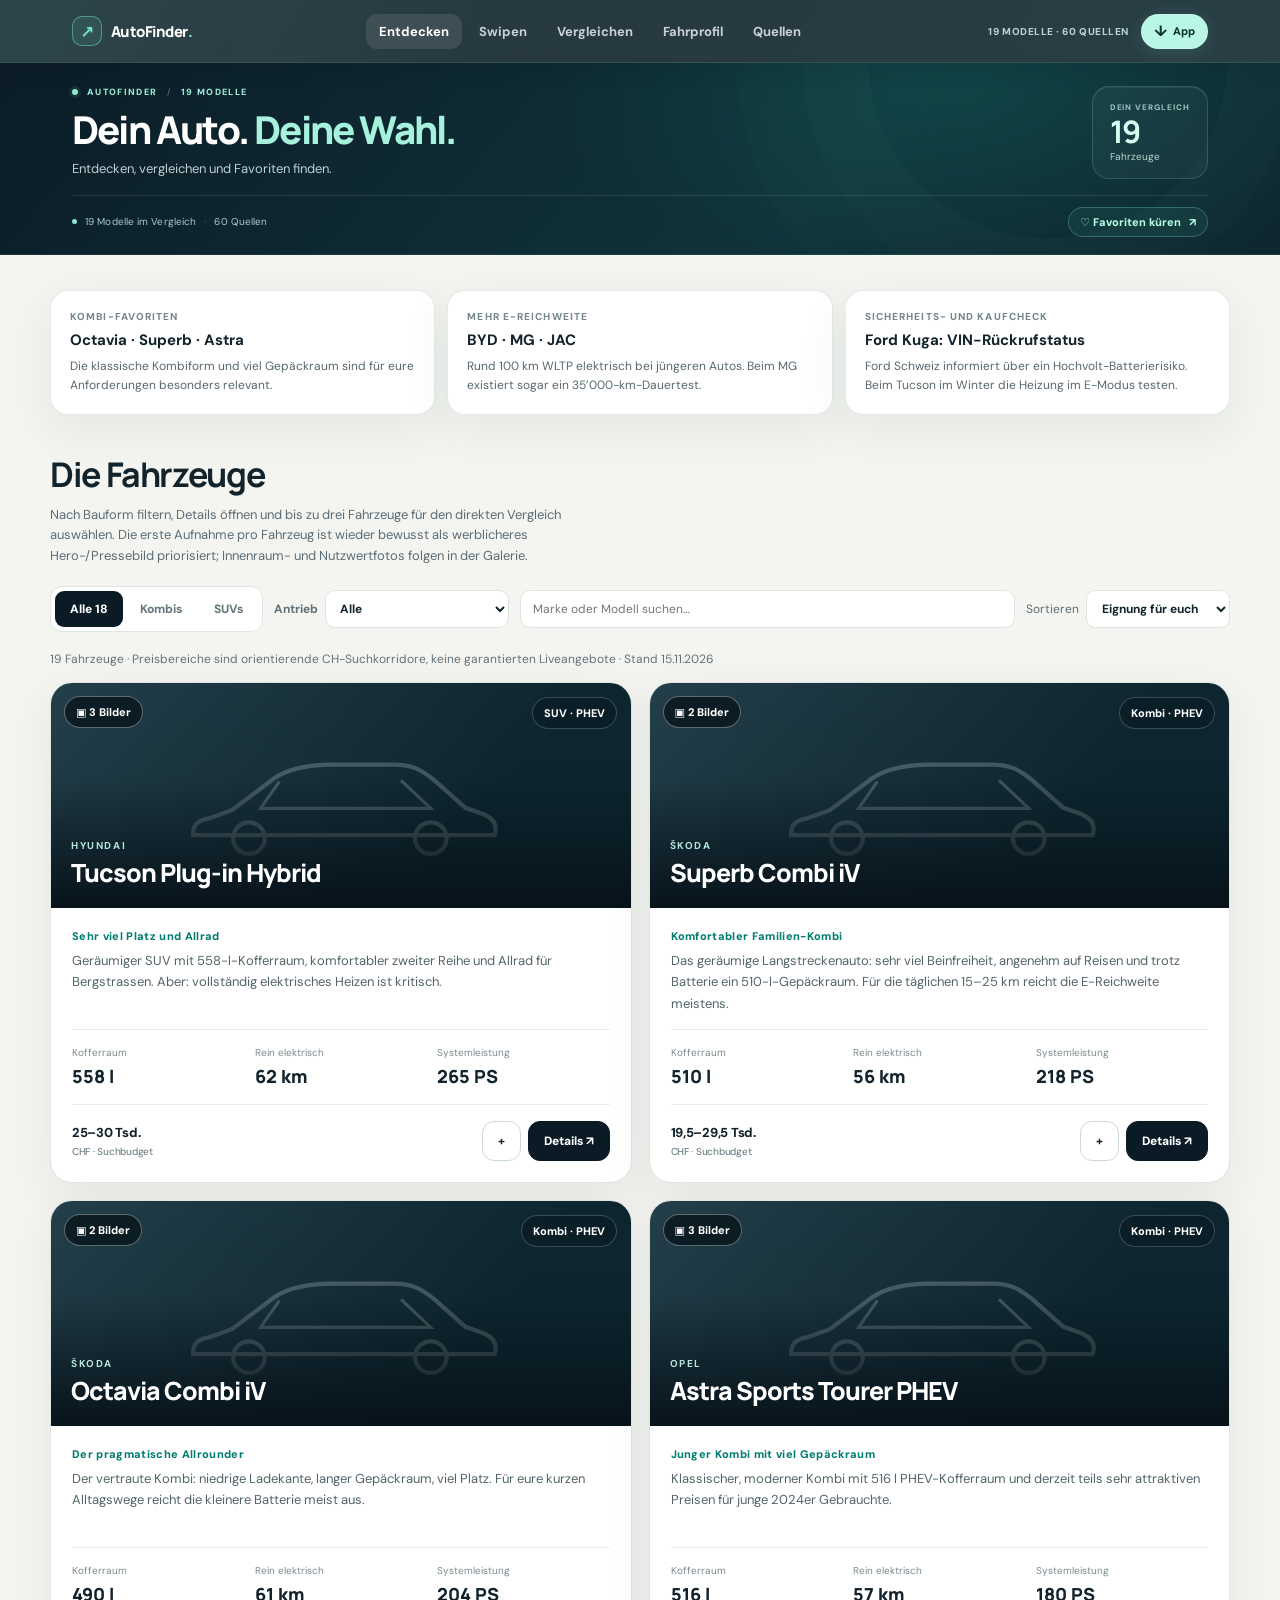
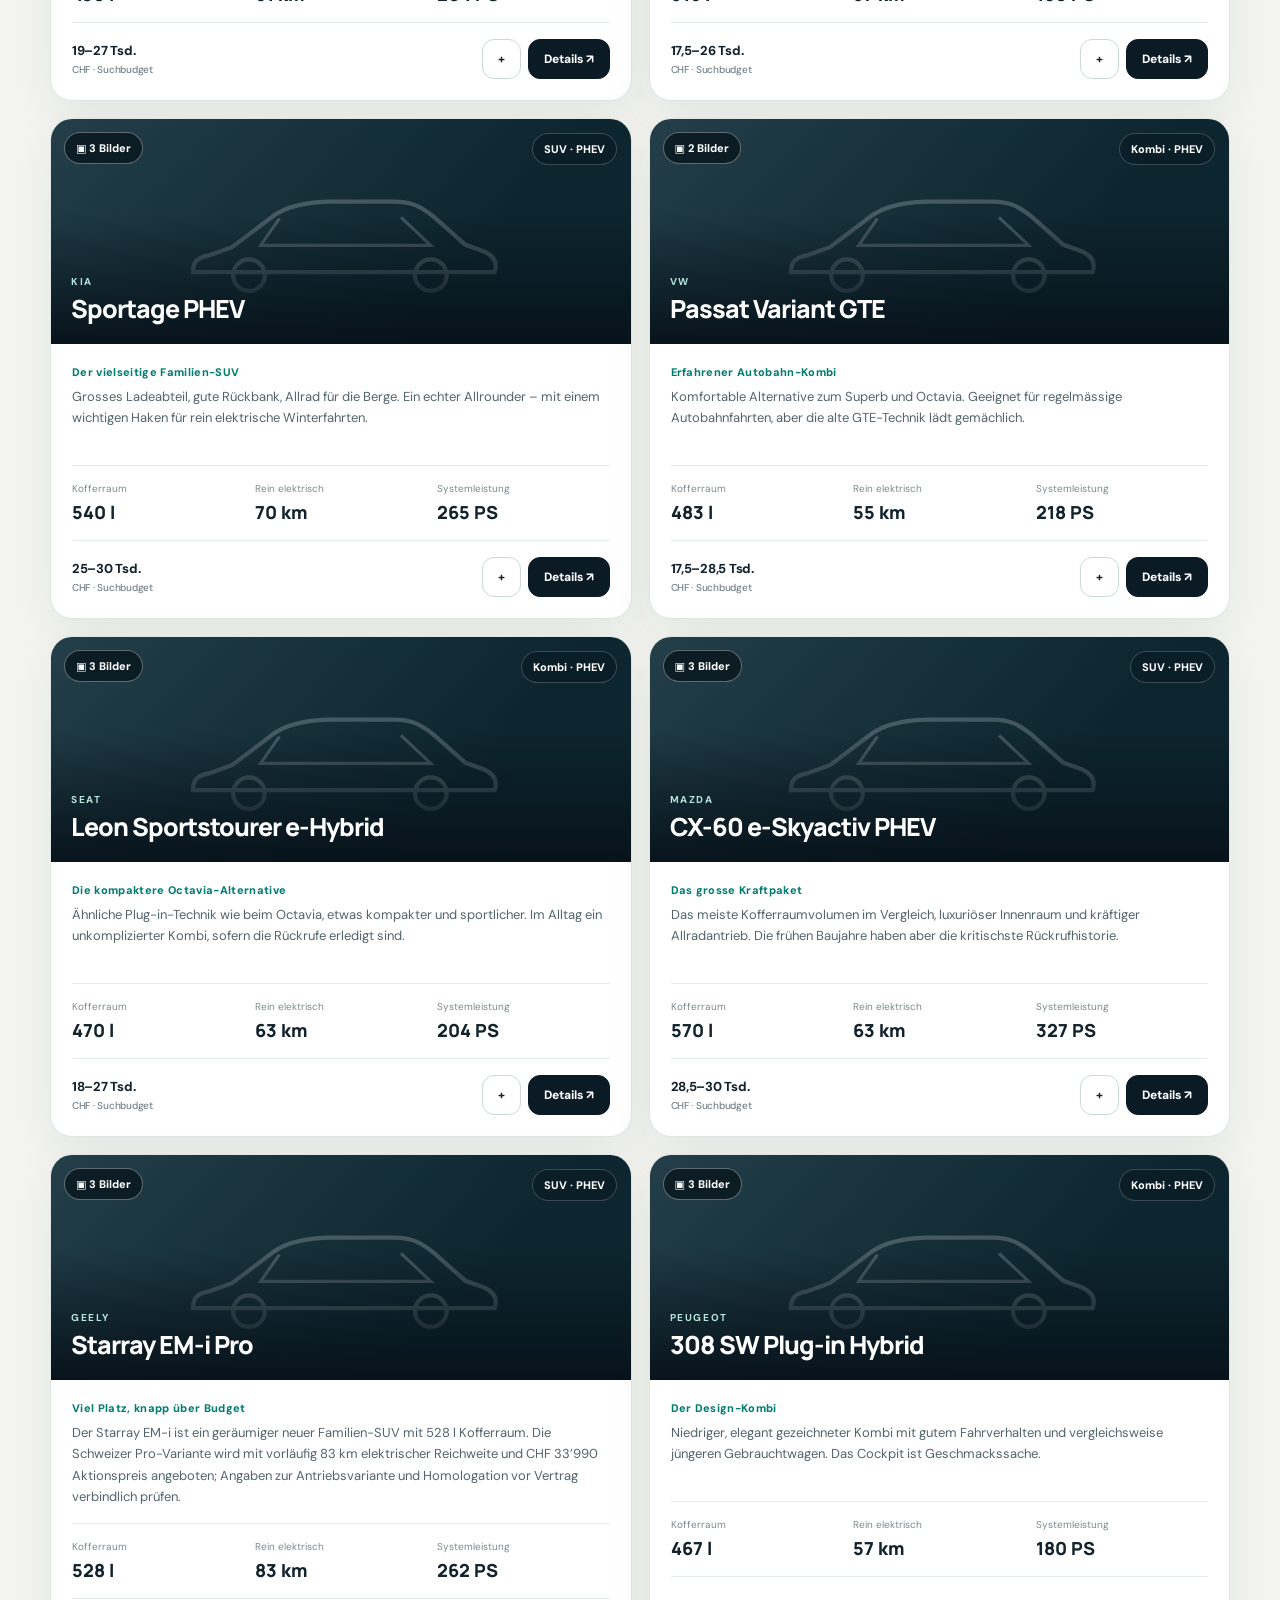
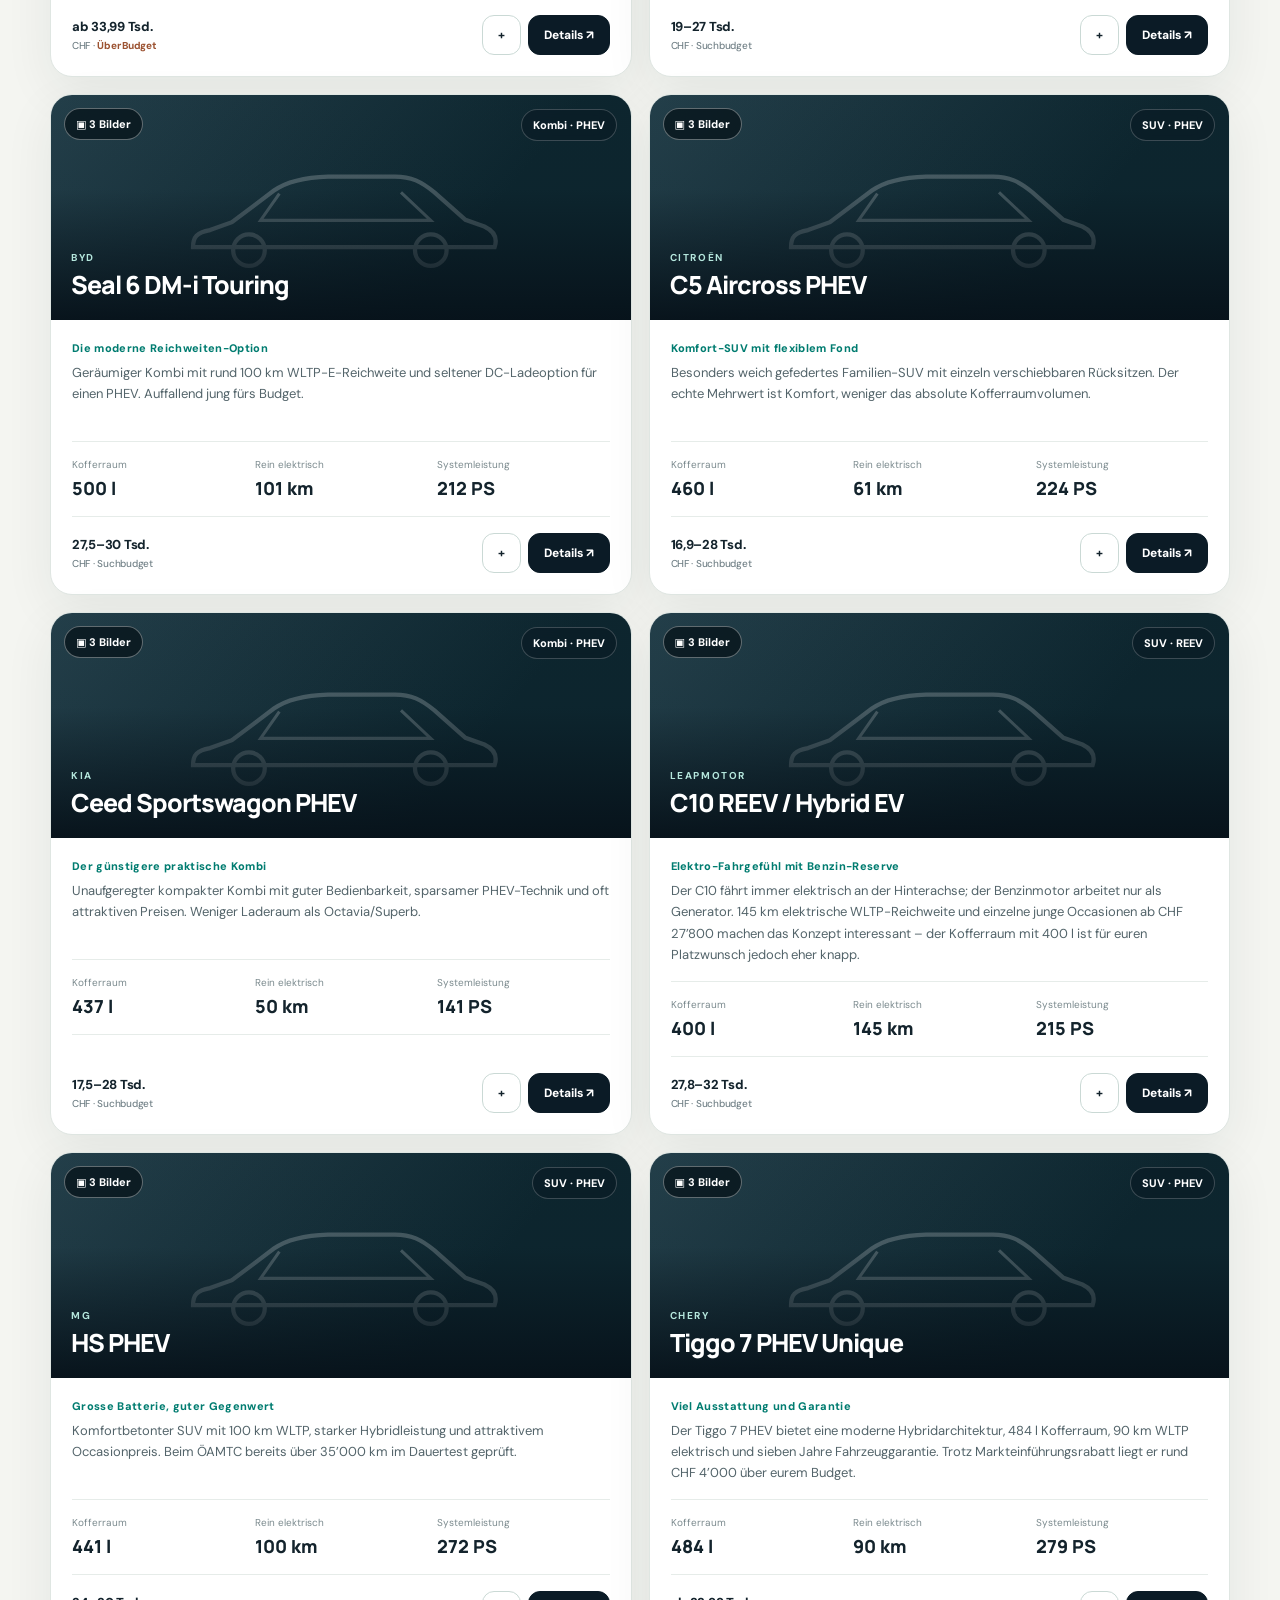
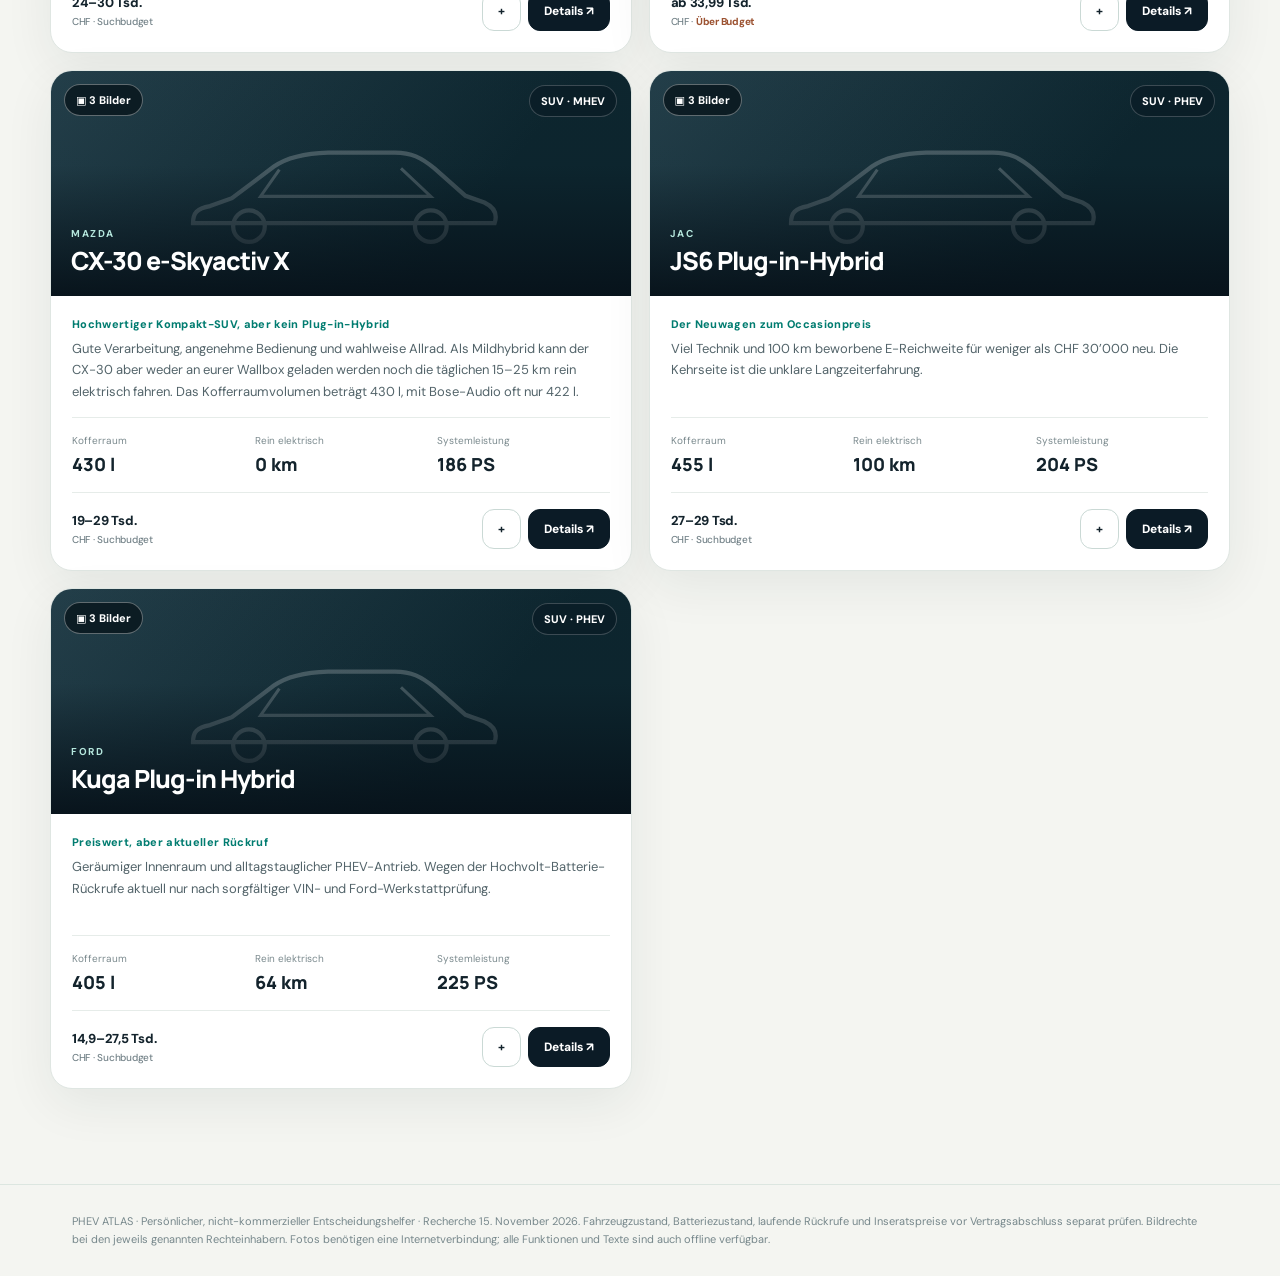
==== commit 48749d7a: "Redesign responsive AutoFinder hero with adaptive glass navigation" ====
--- a/index.html
+++ b/index.html
@@ -77,6 +77,80 @@
 @media(max-width:380px){.swipeCardPhoto{height:204px}.swipeDeck{min-height:505px}.swipeCardText{font-size:11px}.swipeAction{width:59px;height:59px;font-size:26px}.swipeAction small{font-size:9px}.swipeControls{gap:8px}.swipeFacts strong{font-size:12px}.swipeFacts>div{padding:0 4px}}
 @media(prefers-reduced-motion:reduce){.swipeCard,.swipeAction,.swipeProgressRail span{transition:none!important}}
 
+
+/* AutoFinder · Adaptive Glass Header V3 / Compact Editorial typography V1 */
+.nav#autoFinderNav{
+  background:rgba(10,30,39,.89);
+  border-bottom:1px solid rgba(176,243,226,.14);
+  -webkit-backdrop-filter:blur(24px) saturate(145%);
+  backdrop-filter:blur(24px) saturate(145%);
+  box-shadow:0 6px 24px rgba(3,19,24,.07);
+  isolation:isolate;
+  transition:background .24s ease,box-shadow .24s ease,border-color .24s ease;
+}
+.nav#autoFinderNav::before{
+  content:'';position:absolute;inset:0;z-index:-1;pointer-events:none;
+  background:linear-gradient(115deg,rgba(155,239,217,.085),rgba(255,255,255,.017) 42%,rgba(143,232,219,.05));
+}
+.nav#autoFinderNav .navin{height:62px;transition:height .24s cubic-bezier(.2,.75,.2,1)}
+.nav#autoFinderNav .brand{font-family:Manrope,system-ui,sans-serif;font-size:15px;letter-spacing:-.035em;gap:9px;white-space:nowrap;transition:font-size .24s ease}
+.nav#autoFinderNav .brandicon{width:30px;height:30px;font-size:17px;border-radius:10px;background:rgba(113,238,204,.09);transition:width .24s ease,height .24s ease,font-size .24s ease}
+.nav#autoFinderNav .branddot{color:#8fe9d1;font-weight:900}
+.nav#autoFinderNav .navright{letter-spacing:.055em;font-size:10px;font-weight:800;color:#b6d2d2}
+body.header-collapsed .nav#autoFinderNav{background:rgba(9,27,36,.79);border-color:rgba(146,236,215,.22);box-shadow:0 10px 32px rgba(1,19,23,.15)}
+body.header-collapsed .nav#autoFinderNav .navin{height:52px}
+body.header-collapsed .nav#autoFinderNav .brand{font-size:14px}
+body.header-collapsed .nav#autoFinderNav .brandicon{width:25px;height:25px;font-size:14px}
+.hero.autoHero{padding:23px 0 17px;background:linear-gradient(130deg,#0b1c27 0%,#10333a 64%,#0d252e 100%);border-bottom:1px solid rgba(145,232,218,.1)}
+.hero.autoHero::before{inset:-180px -15% auto 36%;height:420px;background:radial-gradient(ellipse,rgba(17,144,124,.19),transparent 60%)}
+.hero.autoHero::after{width:360px;height:360px;top:-185px;right:4%;opacity:.55}
+.autoHeroGrid{display:grid;grid-template-columns:minmax(0,1fr) auto;align-items:center;gap:22px}
+.autoHeroEyebrow{font-size:9px;letter-spacing:.15em;font-weight:850;color:#9ae8d3;display:flex;gap:9px;align-items:center}
+.autoHeroPulse,.autoHeroSmallDot{display:inline-block;background:#92e8cc;border-radius:50%;width:6px;height:6px;box-shadow:0 0 0 3px rgba(146,232,204,.09);flex:none}
+.autoHeroDivider{color:#578982;font-weight:400}
+.hero.autoHero h1{font-family:Manrope,system-ui,sans-serif;margin:10px 0 6px;font-size:clamp(28px,3vw,39px);line-height:1.16;max-width:none;letter-spacing:-.047em;font-weight:800}
+.hero.autoHero h1 em{color:#a6f2dd}
+.autoHeroDescription{font-size:13px;line-height:1.55;color:#bed1d1;margin:0;max-width:560px}
+.autoHeroAside{border:1px solid rgba(156,241,219,.18);background:rgba(225,255,245,.045);border-radius:17px;padding:12px 17px;min-width:106px;align-self:stretch;display:flex;flex-direction:column;justify-content:center;align-items:flex-start;box-shadow:inset 0 1px 0 rgba(255,255,255,.07)}
+.autoHeroAsideCaption{font-size:8px;letter-spacing:.12em;color:#9ec4bc;font-weight:800}
+.autoHeroAside strong{font-family:Manrope,system-ui,sans-serif;font-size:31px;line-height:1.04;color:#d5fff2;letter-spacing:-.06em;margin:3px 0}
+.autoHeroAsideUnit{font-size:10px;color:#b8d6ce}
+.autoHeroMeta{margin-top:16px;padding-top:11px;border-top:1px solid rgba(255,255,255,.11);display:flex;align-items:center;justify-content:space-between;gap:10px}
+.autoHeroFoot{display:flex;align-items:center;gap:8px;font-size:10px;letter-spacing:.01em;color:#a9cac8}
+.autoHeroSmallDot{width:5px;height:5px;box-shadow:none}
+.autoHeroSeparator{opacity:.47}
+.hero.autoHero .heroSwipeButton{font-size:11px;font-weight:800;white-space:nowrap;border:1px solid rgba(143,232,209,.27);border-radius:999px;padding:7px 11px;text-decoration:none;color:#b6ffe5;background:rgba(74,207,171,.08);transition:background .2s,border-color .2s}
+.hero.autoHero .heroSwipeButton:hover{background:rgba(102,221,186,.17);border-color:rgba(179,246,225,.52);color:white}
+.hero.autoHero .heroSwipeButton span{margin-left:5px}
+@media(max-width:850px){
+  .autoHeroAside{display:none}
+  .hero.autoHero{padding:23px 0 16px}
+  .hero.autoHero h1{font-size:clamp(27px,4.1vw,37px)}
+}
+@media(max-width:640px){
+  .nav#autoFinderNav .navin{height:57px}
+  body.header-collapsed .nav#autoFinderNav .navin{height:49px}
+  .nav#autoFinderNav .brand{font-size:14px;gap:8px}
+  body.header-collapsed .nav#autoFinderNav .brand{font-size:13px}
+  .nav#autoFinderNav .brandicon{width:27px;height:27px;font-size:15px}
+  body.header-collapsed .nav#autoFinderNav .brandicon{width:24px;height:24px;font-size:13px}
+  .hero.autoHero{padding:18px 0 13px}
+  .autoHeroEyebrow{font-size:9px;letter-spacing:.11em;gap:7px}
+  .hero.autoHero h1{font-size:clamp(25px,6.5vw,30px);max-width:100%;margin:8px 0 5px;letter-spacing:-.045em}
+  .autoHeroDescription{font-size:12px;line-height:1.45}
+  .autoHeroMeta{margin-top:12px;padding-top:9px}
+  .autoHeroFoot{font-size:10px;gap:6px}
+  .hero.autoHero .heroSwipeButton{font-size:10px;padding:6px 9px}
+}
+@media(max-width:350px){
+  .autoHeroSeparator{display:none}
+  .autoHeroFoot{font-size:9px;gap:5px}
+  .hero.autoHero .heroSwipeButton{font-size:9px;padding:6px 7px}
+}
+@media(prefers-reduced-motion:reduce){
+  .nav#autoFinderNav,.nav#autoFinderNav .navin,.nav#autoFinderNav .brand,.nav#autoFinderNav .brandicon{transition:none}
+}
+
 </style>
 
 <!-- PWA: installability, iOS homescreen support, original mobile-first app preserved -->
@@ -91,8 +165,8 @@
 <meta name="mobile-web-app-capable" content="yes">
 <link rel="stylesheet" href="./pwa.css">
 </head><body>
-<header class="nav"><div class="shell navin"><a class="brand" href="#top"><span class="brandicon">↗</span> PHEV <span style="color:#7ae2cc">ATLAS</span></a><nav class="desktopnav" id="navLinks"></nav><div class="headerExtras"><span class="navright">RECHERCHE / 15.11.2026</span><button type="button" id="pwaInstallButton" class="pwaInstallButton" aria-label="PHEV Atlas als App installieren" title="Als App installieren"><span aria-hidden="true">↓</span> <span class="pwaButtonLabel">App</span></button></div></div></header>
-<div id="top" class="hero"><div class="shell"><div class="eyebrow">Eure nächste Fahrzeugentscheidung</div><h1>19 Fahrzeuge.<br><em>Ein guter Entscheid.</em></h1><div class="heroCopy heroCopy"><p class="heroCopy">15 bewährte Kandidaten plus Leapmotor, Geely, Chery und Mazda CX-30 – mit Foto-Galerien, unabhängigen Tests und Schweizer Marktpreisen.</p></div><div class="chips"><span class="chip">CHF 20’000–30’000</span><span class="chip">15–25 km / Tag</span><span class="chip">Laden zu Hause</span><span class="chip">St. Gallen & Lenzerheide</span></div><div class="herofoot"><span>19 Modelle · 60 Quellen · unabhängige Tests + Herstellerdaten</span><button type="button" id="heroSwipeLink" class="heroSwipeButton">♡ Jetzt swipen</button></div></div></div>
+<header class="nav" id="autoFinderNav"><div class="shell navin"><a class="brand" href="#top" aria-label="AutoFinder – zum Anfang"><span class="brandicon" aria-hidden="true">↗</span><span class="brandword">AutoFinder<span class="branddot">.</span></span></a><nav class="desktopnav" id="navLinks" aria-label="Hauptnavigation"></nav><div class="headerExtras"><span class="navright">19 MODELLE · 60 QUELLEN</span><button type="button" id="pwaInstallButton" class="pwaInstallButton" aria-label="AutoFinder als App installieren" title="Als App installieren"><span aria-hidden="true">↓</span> <span class="pwaButtonLabel">App</span></button></div></div></header>
+<div id="top" class="hero autoHero"><div class="shell"><div class="autoHeroGrid"><div class="autoHeroMain"><div class="autoHeroEyebrow"><span class="autoHeroPulse" aria-hidden="true"></span> AUTOFINDER <span class="autoHeroDivider">/</span> 19 MODELLE</div><h1>Dein Auto. <em>Deine Wahl.</em></h1><p class="autoHeroDescription">Entdecken, vergleichen und Favoriten finden.</p></div><div class="autoHeroAside" aria-hidden="true"><span class="autoHeroAsideCaption">DEIN VERGLEICH</span><strong>19</strong><span class="autoHeroAsideUnit">Fahrzeuge</span></div></div><div class="autoHeroMeta"><span class="autoHeroFoot"><span class="autoHeroSmallDot" aria-hidden="true"></span> 19 Modelle im Vergleich <span class="autoHeroSeparator">·</span> 60 Quellen</span><button type="button" id="heroSwipeLink" class="heroSwipeButton">♡ Favoriten küren <span aria-hidden="true">↗</span></button></div></div></div>
 <main class="main shell">
 <section class="page" id="page-discover"><div class="featureline"><article class="insight"><span class="small">Kombi-Favoriten</span><strong>Octavia · Superb · Astra</strong><p>Die klassische Kombiform und viel Gepäckraum sind für eure Anforderungen besonders relevant.</p></article><article class="insight"><span class="small">Mehr E-Reichweite</span><strong>BYD · MG · JAC</strong><p>Rund 100 km WLTP elektrisch bei jüngeren Autos. Beim MG existiert sogar ein 35’000-km-Dauertest.</p></article><article class="insight"><span class="small">Sicherheits- und Kaufcheck</span><strong>Ford Kuga: VIN-Rückrufstatus</strong><p>Ford Schweiz informiert über ein Hochvolt-Batterierisiko. Beim Tucson im Winter die Heizung im E-Modus testen.</p></article></div><div class="sectionhead"><div><h2>Die Fahrzeuge</h2><p>Nach Bauform filtern, Details öffnen und bis zu drei Fahrzeuge für den direkten Vergleich auswählen. Die erste Aufnahme pro Fahrzeug ist wieder bewusst als werblicheres Hero-/Pressebild priorisiert; Innenraum- und Nutzwertfotos folgen in der Galerie.</p></div></div><div class="toolbar"><div class="segment" id="bodyFilter"><button data-body="Alle" class="active">Alle 18</button><button data-body="Kombi">Kombis</button><button data-body="SUV">SUVs</button></div><div class="driveFilter"><label for="driveSelect">Antrieb</label><select id="driveSelect" aria-label="Antriebsart auswählen"><option value="Alle">Alle</option><option value="PHEV">Plug-in-Hybrid</option><option value="REEV">Range-Extender</option><option value="MHEV">Mildhybrid (ohne Laden)</option></select></div><div class="searchbox"><input id="searchCars" type="search" placeholder="Marke oder Modell suchen…" aria-label="Fahrzeuge nach Name suchen"></div><div class="sortbox">Sortieren <select id="sortSelect" aria-label="Sortierung"><option value="fit">Eignung für euch</option><option value="price">Preis aufsteigend</option><option value="boot">Kofferraum</option><option value="range">E-Reichweite</option></select></div></div><div id="resultsnote" class="resultsnote"></div><div class="cargrid" id="cargrid"></div></section>
 
@@ -319,5 +393,19 @@
 $('#modalbg').addEventListener('click',e=>{if(e.target.id==='modalbg')closeModal()});document.addEventListener('keydown',e=>{if(e.key==='Escape'&&state.modal)closeModal()});$('#sortSelect').addEventListener('change',e=>{state.sort=e.target.value;renderCards()});document.querySelectorAll('[data-body]').forEach(el=>el.addEventListener('click',()=>{state.body=el.dataset.body;document.querySelectorAll('[data-body]').forEach(b=>b.classList.toggle('active',b===el));renderCards()}));$('#dailyRange').addEventListener('input',e=>{state.daily=Number(e.target.value);renderProfile()});document.querySelectorAll('[data-season]').forEach(el=>el.addEventListener('click',()=>{state.season=el.dataset.season;renderProfile()}));$('#driveSelect').addEventListener('change',e=>{state.drive=e.target.value;renderCards()});$('#searchCars').addEventListener('input',e=>{state.query=e.target.value.trim();renderCards()});renderNav();renderCards();renderSources();
 /* Load optional Google Fonts after the app is interactive, not as a blocking CSS import. */
 const fontStyle=document.createElement('link');fontStyle.rel='stylesheet';fontStyle.href='https://fonts.googleapis.com/css2?family=DM+Sans:wght@400;500;600;700;800&family=Manrope:wght@400;500;600;700;800&display=swap';document.head.appendChild(fontStyle);
+
+/* Compact glass navigation once the editorial introduction leaves focus. */
+(function setupAdaptiveAutoFinderHeader(){
+  let scheduled=false;
+  const update=()=>{
+    document.body.classList.toggle('header-collapsed',window.scrollY>72);
+    scheduled=false;
+  };
+  window.addEventListener('scroll',()=>{
+    if(!scheduled){scheduled=true;window.requestAnimationFrame(update)}
+  },{passive:true});
+  window.addEventListener('pageshow',update);
+  update();
+})();
 </script><script defer src="./pwa.js"></script>
 </body></html>
--- a/pwa.css
+++ b/pwa.css
@@ -0,0 +1,28 @@
+/* Additional PWA presentation, scoped to the installer only. */
+.headerExtras {display:flex;align-items:center;gap:12px;flex-shrink:0}
+.pwaInstallButton {background:#b9f6e6;color:#0b302d;display:inline-flex;align-items:center;gap:6px;border:1px solid rgba(255,255,255,.2);padding:9px 12px;border-radius:100px;font-size:11px;font-weight:800;line-height:1;white-space:nowrap;box-shadow:0 3px 18px rgba(106,227,196,.15);transition:background .15s, transform .15s}
+.pwaInstallButton:hover{background:white;transform:translateY(-1px)}
+.pwaInstallButton span:first-child{font-size:15px;font-weight:800}
+.pwaInstallButton.isInstalled{background:rgba(179,248,223,.16);color:#a8f4dc}
+.installOverlay[hidden]{display:none!important}
+.installOverlay{position:fixed;inset:0;z-index:950;display:flex;align-items:center;justify-content:center;background:rgba(5,16,24,.7);backdrop-filter:blur(8px);padding:18px;overscroll-behavior:contain}
+.installSheet{position:relative;background:#fff;color:#142a30;width:min(100%,440px);border-radius:24px;padding:27px;box-shadow:0 22px 80px rgba(0,0,0,.28);max-height:min(92dvh,750px);overflow:auto}
+.installClose{position:absolute;right:15px;top:13px;width:38px;height:38px;border:0;border-radius:100px;background:#f0f4f2;color:#44565b;font-size:25px}
+.installAppPreview{display:flex;align-items:center;gap:16px;padding-right:22px;margin-bottom:19px}
+.installAppPreview img{width:68px;height:68px;object-fit:cover;border-radius:17px;box-shadow:0 4px 15px rgba(0,0,0,.16)}
+.installAppPreview span{color:#168b7b;font-size:10px;letter-spacing:.1em;font-weight:900}
+.installAppPreview h2{font-family:Manrope,system-ui,sans-serif;font-size:21px;line-height:1.15;margin:5px 0 0;letter-spacing:-.03em}
+#pwaInstallHelp{font-size:13px;color:#54696e;line-height:1.6;margin:0 0 16px}
+.installSteps{display:grid;gap:10px}
+.installStep{display:flex;gap:12px;align-items:start;background:#f3f8f5;border:1px solid #e1ede7;border-radius:13px;padding:13px;font-size:13px;line-height:1.5}
+.installNumber{display:grid;place-items:center;flex:0 0 25px;height:25px;border-radius:50%;background:#11766c;color:white;font-size:11px;font-weight:800}
+.installDone{width:100%;border:0;border-radius:12px;background:#00776c;color:white;padding:14px;font-weight:800;margin-top:17px}
+.installFoot{font-size:11px;line-height:1.5;color:#71858a;margin:15px 0 0}
+@media(max-width:640px){
+ .headerExtras{gap:7px}
+ .headerExtras .navright{display:none}
+ .pwaInstallButton{padding:9px 11px;font-size:11px}
+ .navin{gap:5px}
+ .installOverlay{align-items:flex-end;padding:0}
+ .installSheet{border-radius:22px 22px 0 0;padding:25px 21px calc(26px + env(safe-area-inset-bottom));width:100%;max-height:90dvh}
+}
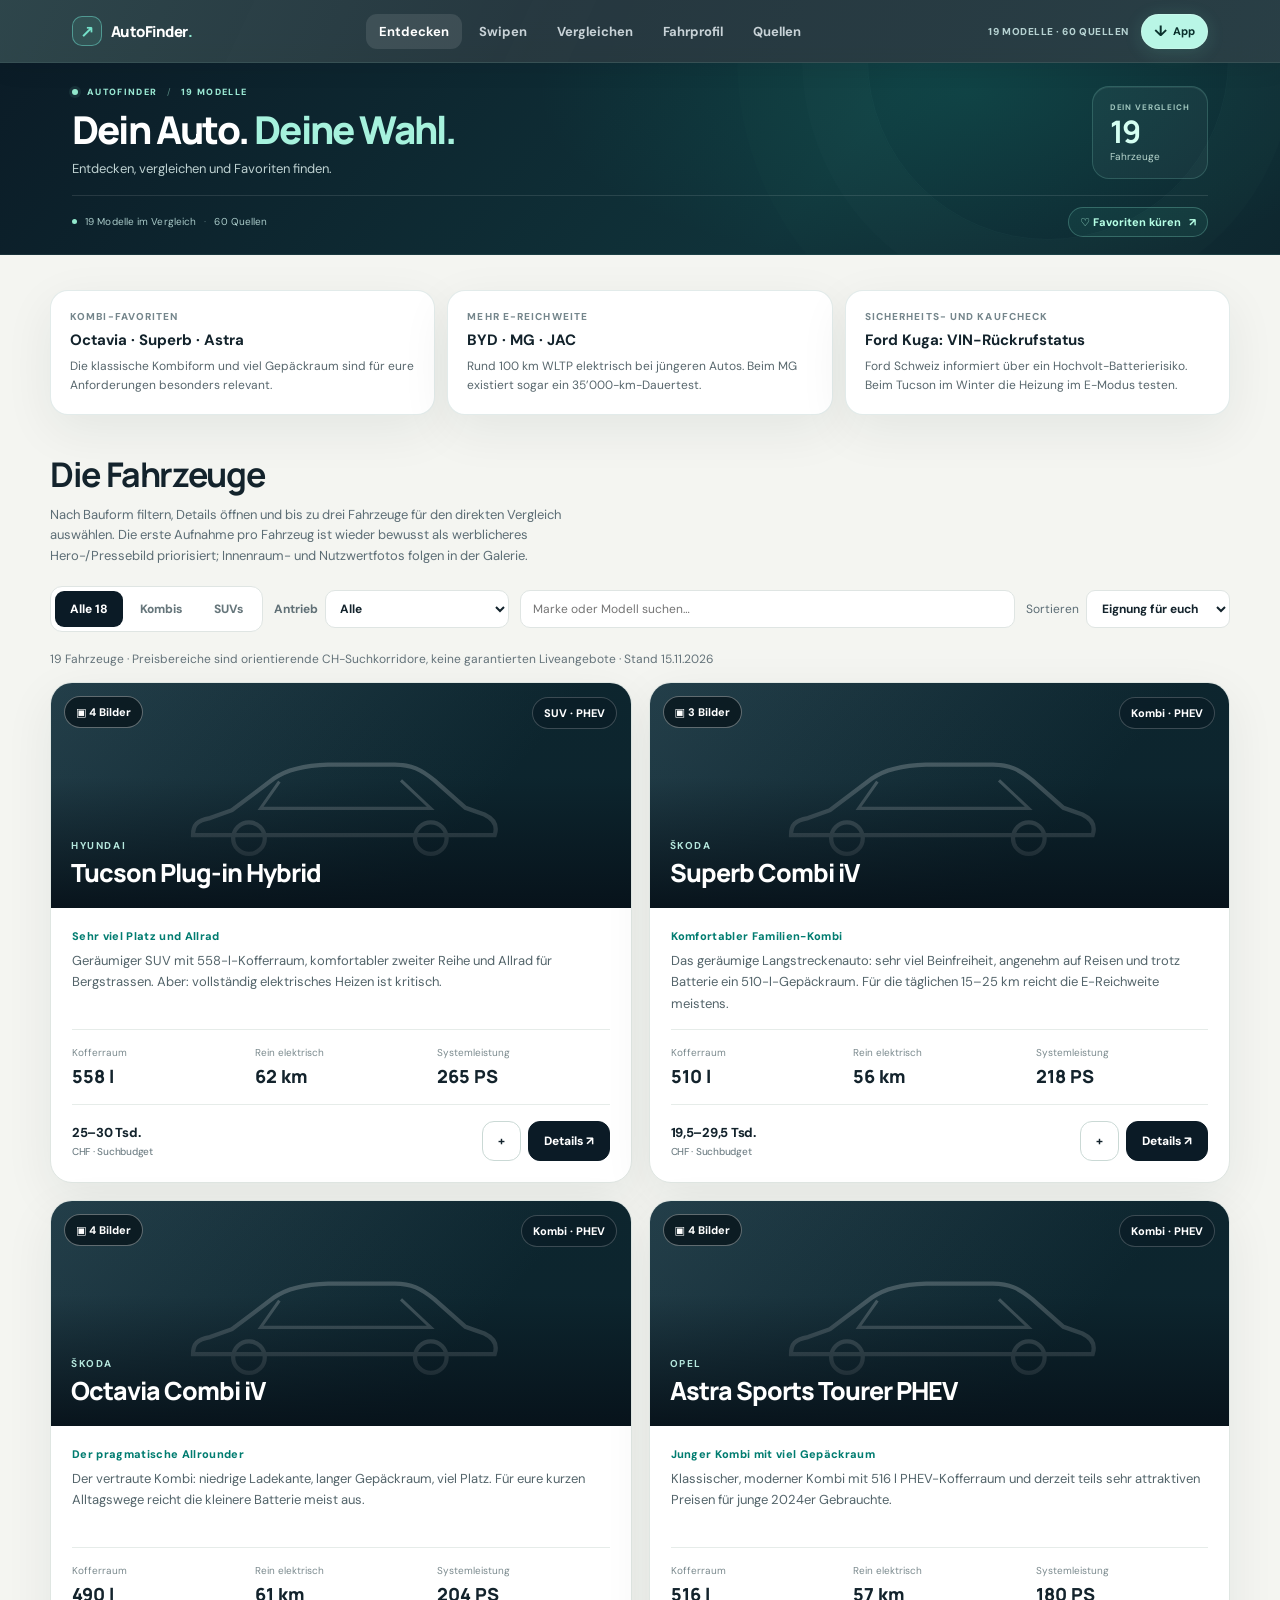
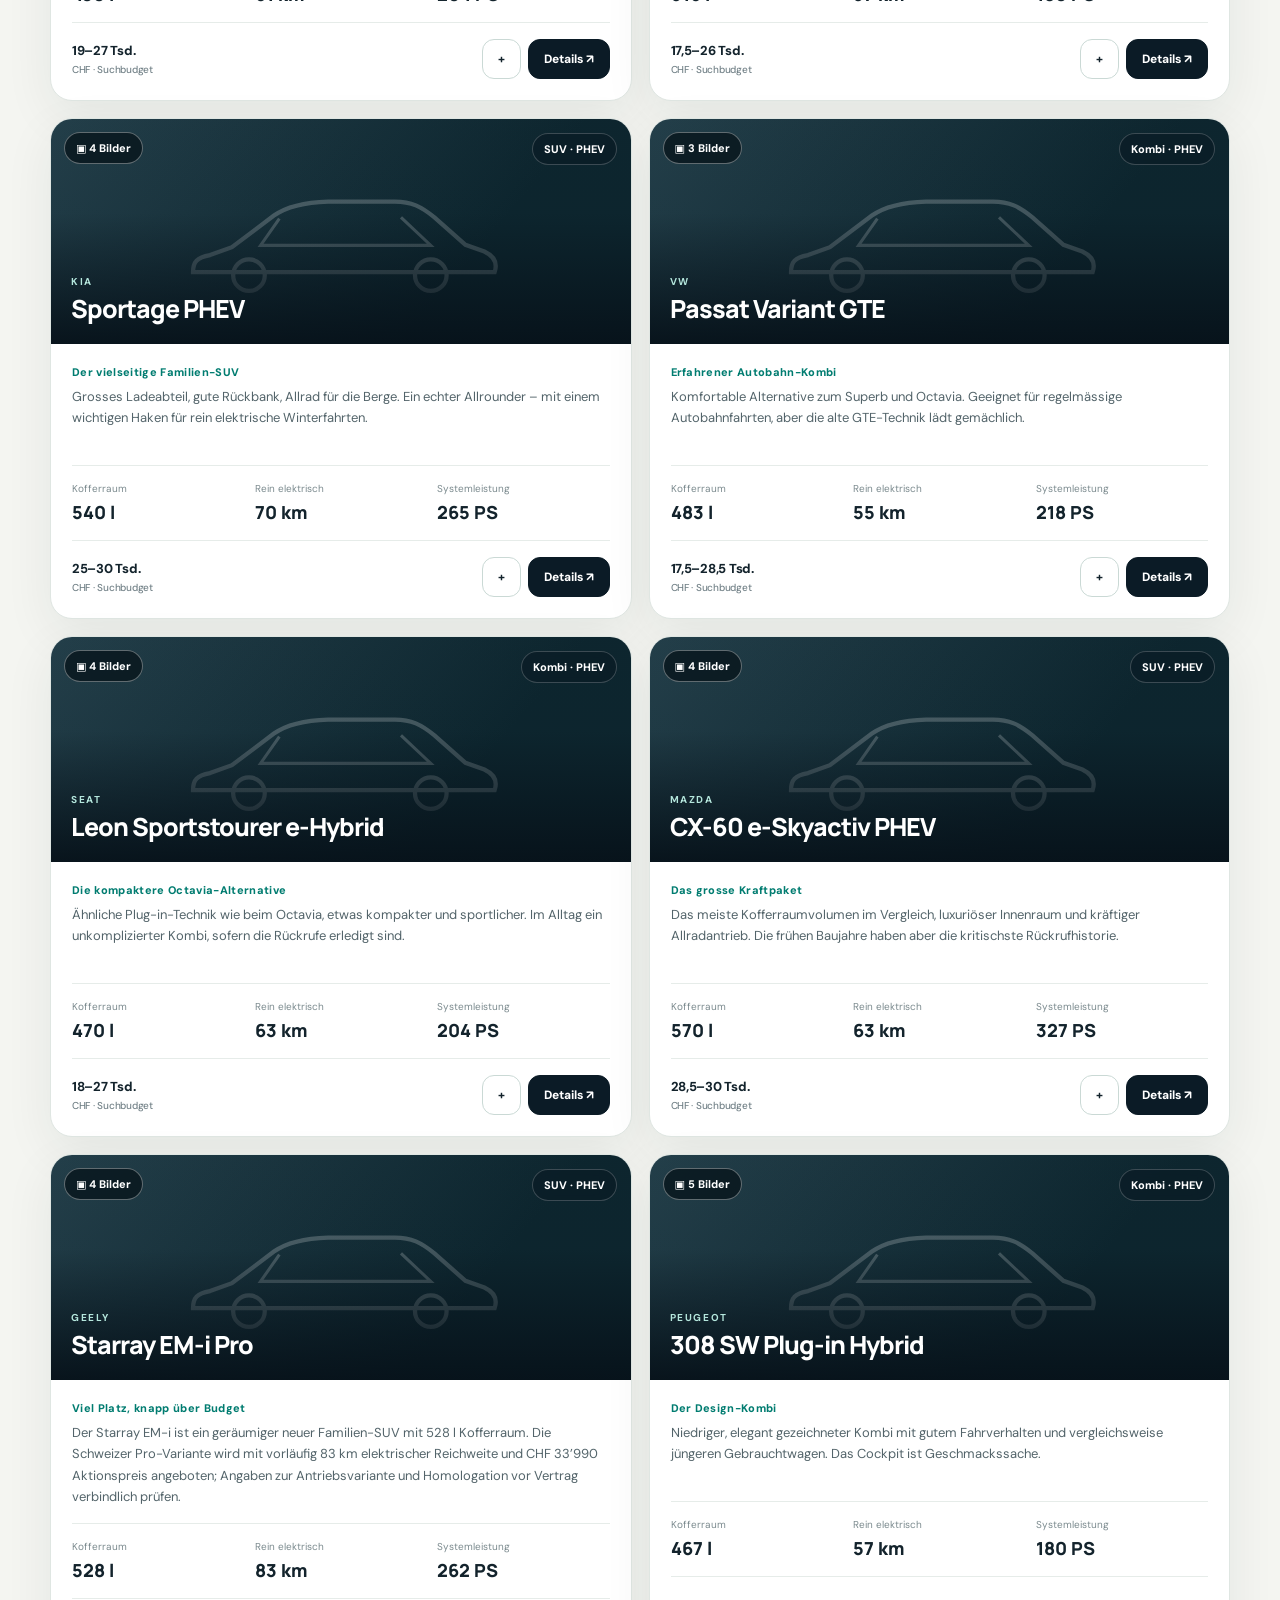
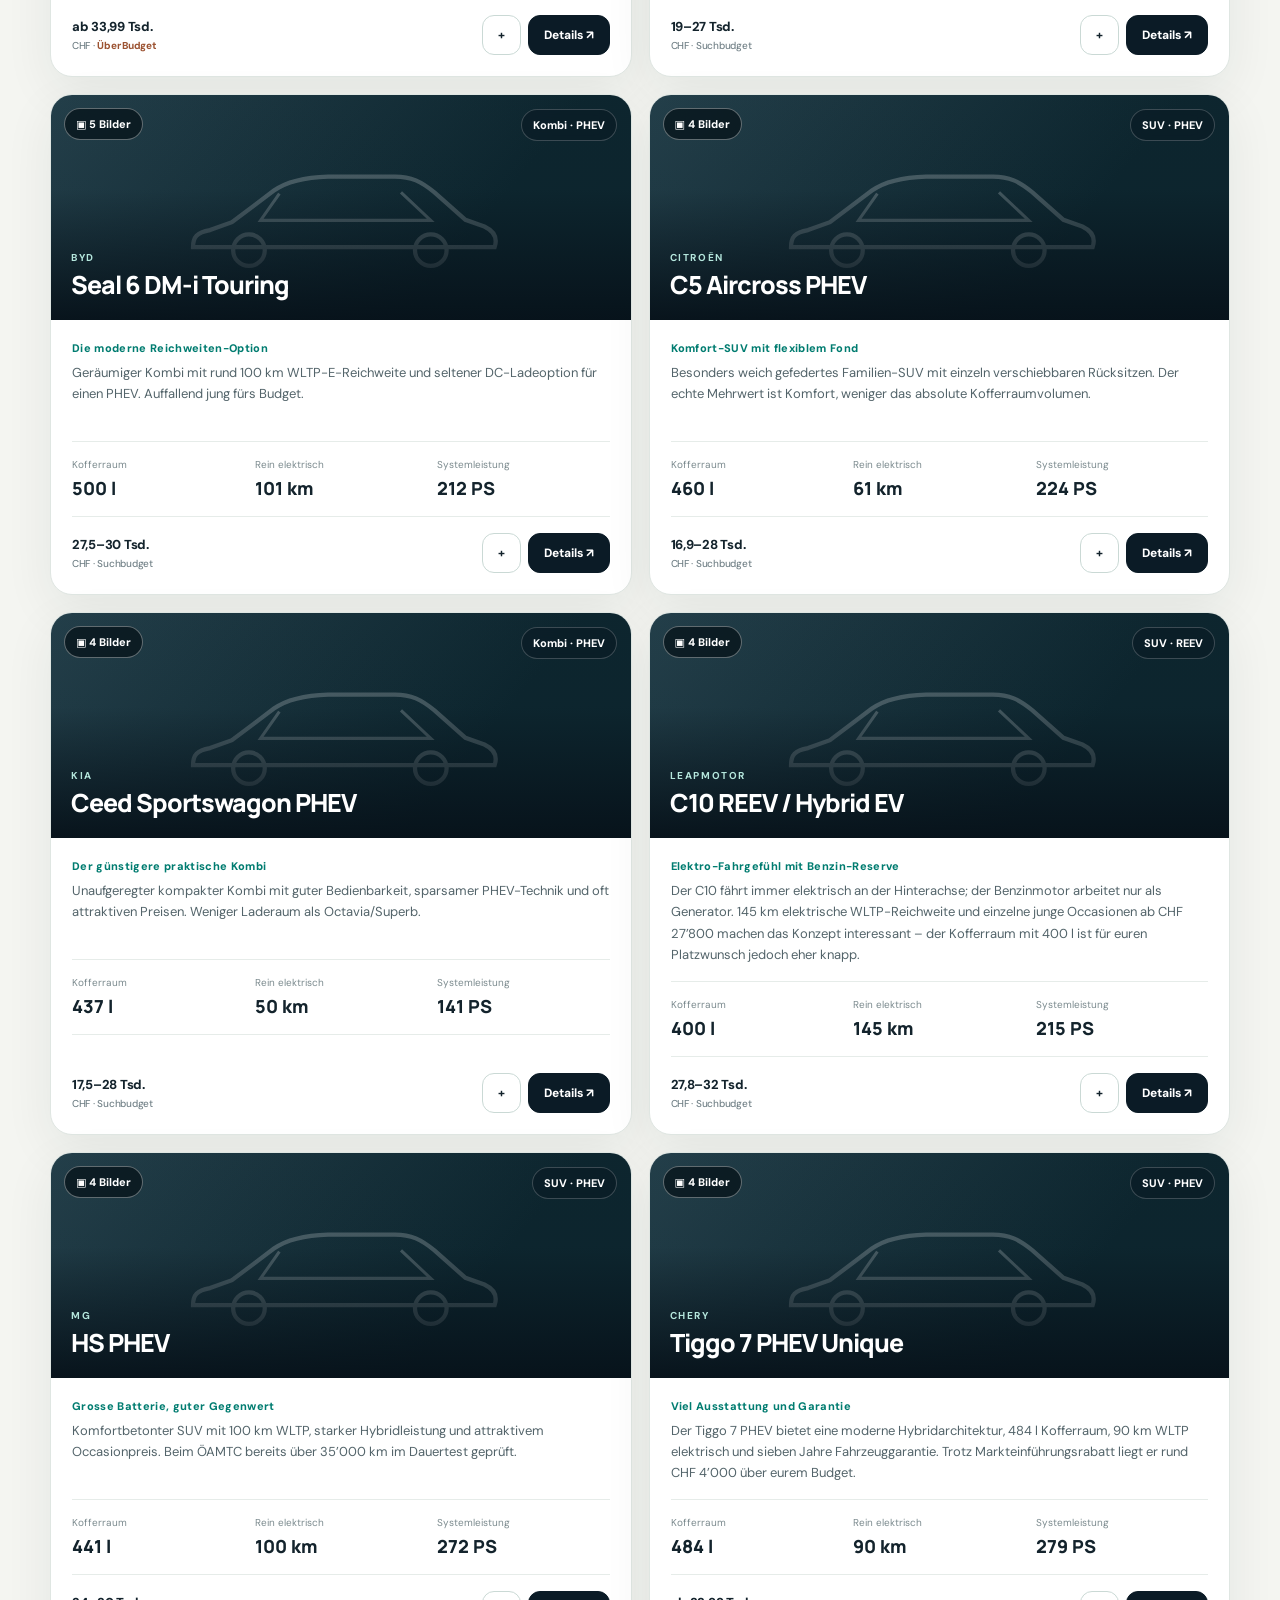
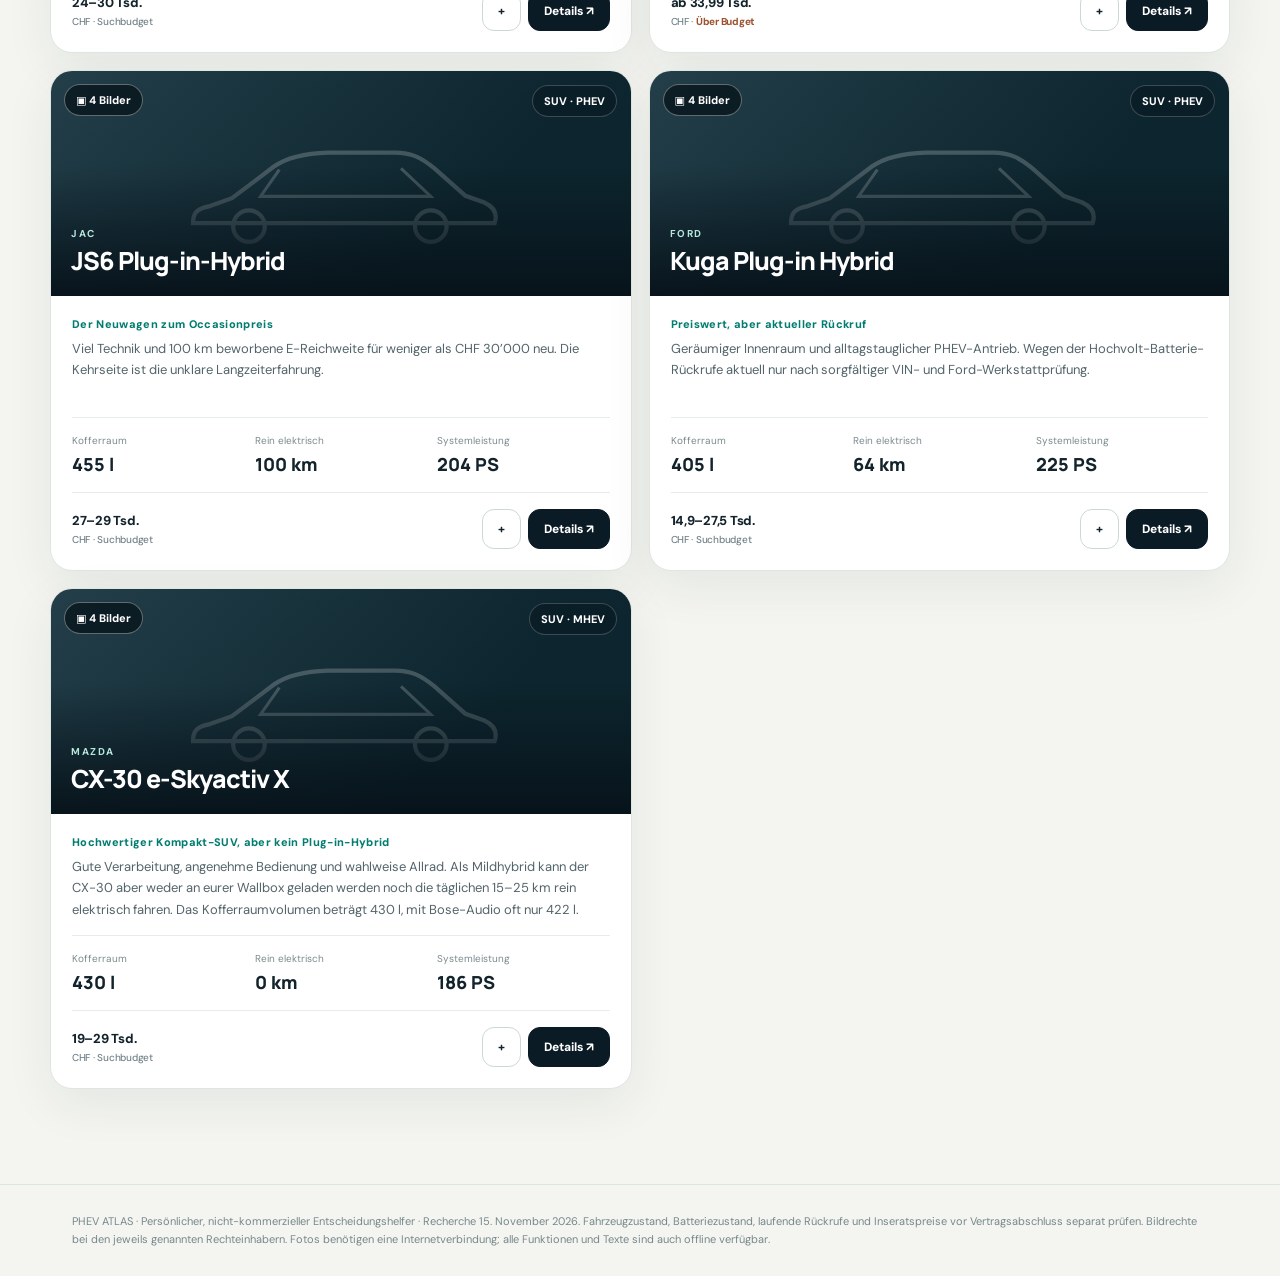
==== commit 5188f43d: "Enable additional vehicle photos and expandable Fahrprofil score details" ====
--- a/index.html
+++ b/index.html
@@ -164,6 +164,7 @@
 <meta name="application-name" content="PHEV Atlas">
 <meta name="mobile-web-app-capable" content="yes">
 <link rel="stylesheet" href="./pwa.css">
+<link rel="stylesheet" href="./atlas-enhancements.css">
 </head><body>
 <header class="nav" id="autoFinderNav"><div class="shell navin"><a class="brand" href="#top" aria-label="AutoFinder – zum Anfang"><span class="brandicon" aria-hidden="true">↗</span><span class="brandword">AutoFinder<span class="branddot">.</span></span></a><nav class="desktopnav" id="navLinks" aria-label="Hauptnavigation"></nav><div class="headerExtras"><span class="navright">19 MODELLE · 60 QUELLEN</span><button type="button" id="pwaInstallButton" class="pwaInstallButton" aria-label="AutoFinder als App installieren" title="Als App installieren"><span aria-hidden="true">↓</span> <span class="pwaButtonLabel">App</span></button></div></div></header>
 <div id="top" class="hero autoHero"><div class="shell"><div class="autoHeroGrid"><div class="autoHeroMain"><div class="autoHeroEyebrow"><span class="autoHeroPulse" aria-hidden="true"></span> AUTOFINDER <span class="autoHeroDivider">/</span> 19 MODELLE</div><h1>Dein Auto. <em>Deine Wahl.</em></h1><p class="autoHeroDescription">Entdecken, vergleichen und Favoriten finden.</p></div><div class="autoHeroAside" aria-hidden="true"><span class="autoHeroAsideCaption">DEIN VERGLEICH</span><strong>19</strong><span class="autoHeroAsideUnit">Fahrzeuge</span></div></div><div class="autoHeroMeta"><span class="autoHeroFoot"><span class="autoHeroSmallDot" aria-hidden="true"></span> 19 Modelle im Vergleich <span class="autoHeroSeparator">·</span> 60 Quellen</span><button type="button" id="heroSwipeLink" class="heroSwipeButton">♡ Favoriten küren <span aria-hidden="true">↗</span></button></div></div></div>
@@ -407,5 +408,5 @@
   window.addEventListener('pageshow',update);
   update();
 })();
-</script><script defer src="./pwa.js"></script>
+</script><script defer src="./atlas-enhancements.js"></script><script defer src="./pwa.js"></script>
 </body></html>
--- a/atlas-enhancements.css
+++ b/atlas-enhancements.css
@@ -0,0 +1,51 @@
+
+/* Additional galleries: compact grid on laptop, horizontal browse rail on phones. */
+.photoCount{display:inline-block;margin-left:6px;padding:3px 8px;border-radius:99px;background:#eaf4f0;color:#1e7567;font-size:10px;font-weight:800;vertical-align:middle}
+.photoGallery .galleryStrip{grid-template-columns:repeat(4,minmax(0,1fr));gap:8px}
+.photoGallery .galleryTile{min-width:0;min-height:96px}
+.scoreIntro{margin:17px 0 0;font-size:12px;line-height:1.6;color:#586f72}
+.ranking{margin-top:12px}
+.rankDetails{border:1px solid #dae5df;border-radius:14px;background:#fcfefd;overflow:hidden;box-shadow:0 5px 18px rgba(9,57,53,.025)}
+.rankDetails[open]{border-color:#b9dacf;background:white;box-shadow:0 8px 24px rgba(9,57,53,.065)}
+.rankDetails .scoreSummary{grid-template-columns:30px minmax(0,1fr) auto 18px;gap:11px;cursor:pointer;border:0;border-radius:0;background:transparent;min-height:66px;padding:11px 13px;list-style:none}
+.rankDetails .scoreSummary::-webkit-details-marker{display:none}
+.rankDetails .scoreSummary::marker{display:none}
+.rankDetails .scoreSummary:hover{background:#f0f7f3}
+.rankDetails .scoreSummary:focus-visible{outline:2px solid var(--teal);outline-offset:-3px}
+.rankDetails .rankname{min-width:0}
+.rankDetails .rankscore{white-space:nowrap}
+.rankDetails .rankscore small{color:#78918b;font-size:10px;font-weight:600}
+.rankSubtitle{font-size:10px;line-height:1.45;color:#748c88;font-weight:500;margin-top:3px}
+.scoreChevron{display:block;color:#557b73;font-size:20px;transition:transform .2s}
+.rankDetails[open] .scoreChevron{transform:rotate(180deg)}
+.scoreBreakdown{border-top:1px solid #deebe5;background:#fff;padding:15px 15px 13px}
+.scoreHead{display:flex;align-items:baseline;justify-content:space-between;gap:10px;margin-bottom:14px}
+.scoreHead strong{font-size:13px;color:#173b35}
+.scoreHead span{font-size:10px;color:#718a81;text-align:right}
+.scoreGrid{display:grid;grid-template-columns:repeat(2,minmax(0,1fr));gap:12px}
+.scoreCriterion{border:1px solid #e0ebe5;border-radius:12px;background:#f9fcfa;padding:12px;min-width:0}
+.scoreCriterionHeading{display:flex;justify-content:space-between;align-items:start;gap:8px}
+.scoreCriterionHeading strong{font-size:12px}
+.scoreCriterionHeading span{font-size:10px;white-space:nowrap;color:#2d7265;font-weight:700}
+.scoreBar{height:6px;overflow:hidden;background:#e4ece8;border-radius:99px;margin:10px 0}
+.scoreBar span{display:block;height:100%;background:linear-gradient(90deg,#389c86,#08776d);border-radius:99px}
+.scoreCriterion p{font-size:11px;line-height:1.55;color:#546b65;margin:0 0 8px}
+.scoreCriterionFormula{border-top:1px solid #e3ede7;padding-top:7px;display:flex;flex-wrap:wrap;align-items:center;justify-content:space-between;gap:6px}
+.scoreCriterionFormula span{font-size:10px;color:#71857f}
+.scoreCriterionFormula b{font-size:10px;color:#08756b;white-space:nowrap}
+.scoreTotal{display:flex;justify-content:space-between;align-items:center;gap:12px;background:#eaf5ef;border-radius:10px;padding:11px 13px;margin-top:13px}
+.scoreTotal>span{font-size:12px;font-weight:800}
+.scoreTotal small{display:block;font-size:10px;color:#6b8279;font-weight:500;margin-top:3px}
+.scoreTotal strong{font-size:16px;color:#087569}
+.scoreFootnote{margin:12px 2px 0;color:#6a7d78;font-size:10px;line-height:1.55}
+@media(max-width:700px){
+ .photoGallery .galleryStrip{display:grid;grid-auto-flow:column;grid-auto-columns:minmax(170px,74%);grid-template-columns:none;overflow-x:auto;scroll-snap-type:x mandatory;overscroll-behavior-inline:contain;gap:9px;padding:0 1px 9px;scrollbar-width:thin}
+ .photoGallery .galleryTile{scroll-snap-align:start;min-height:112px}
+ .scoreGrid{grid-template-columns:1fr;gap:9px}
+ .scoreHead{display:block}
+ .scoreHead span{display:block;text-align:left;margin-top:3px}
+ .rankDetails .scoreSummary{grid-template-columns:23px minmax(0,1fr) auto 17px;gap:8px;padding:11px}
+ .rankDetails .rankname{font-size:12px}
+ .scoreBreakdown{padding:12px 10px}
+}
+@media(prefers-reduced-motion:reduce){.scoreChevron{transition:none!important}}
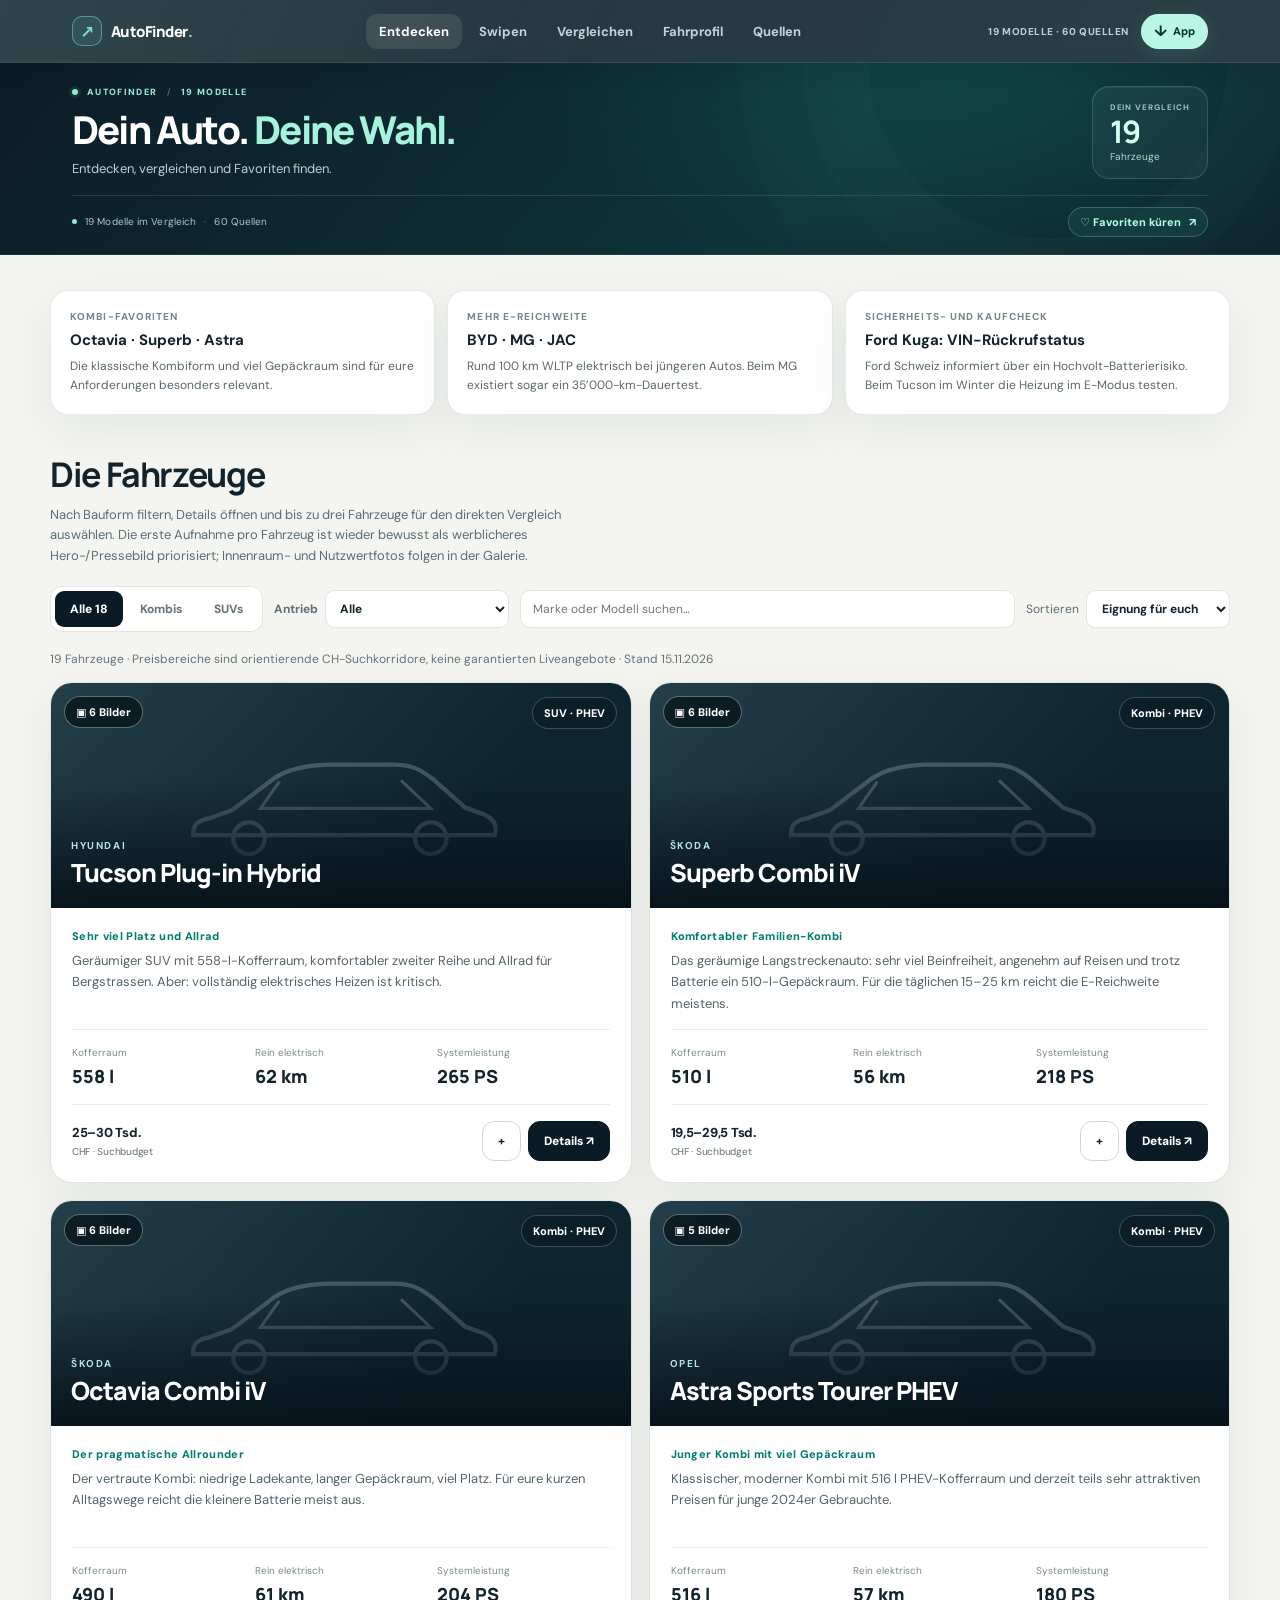
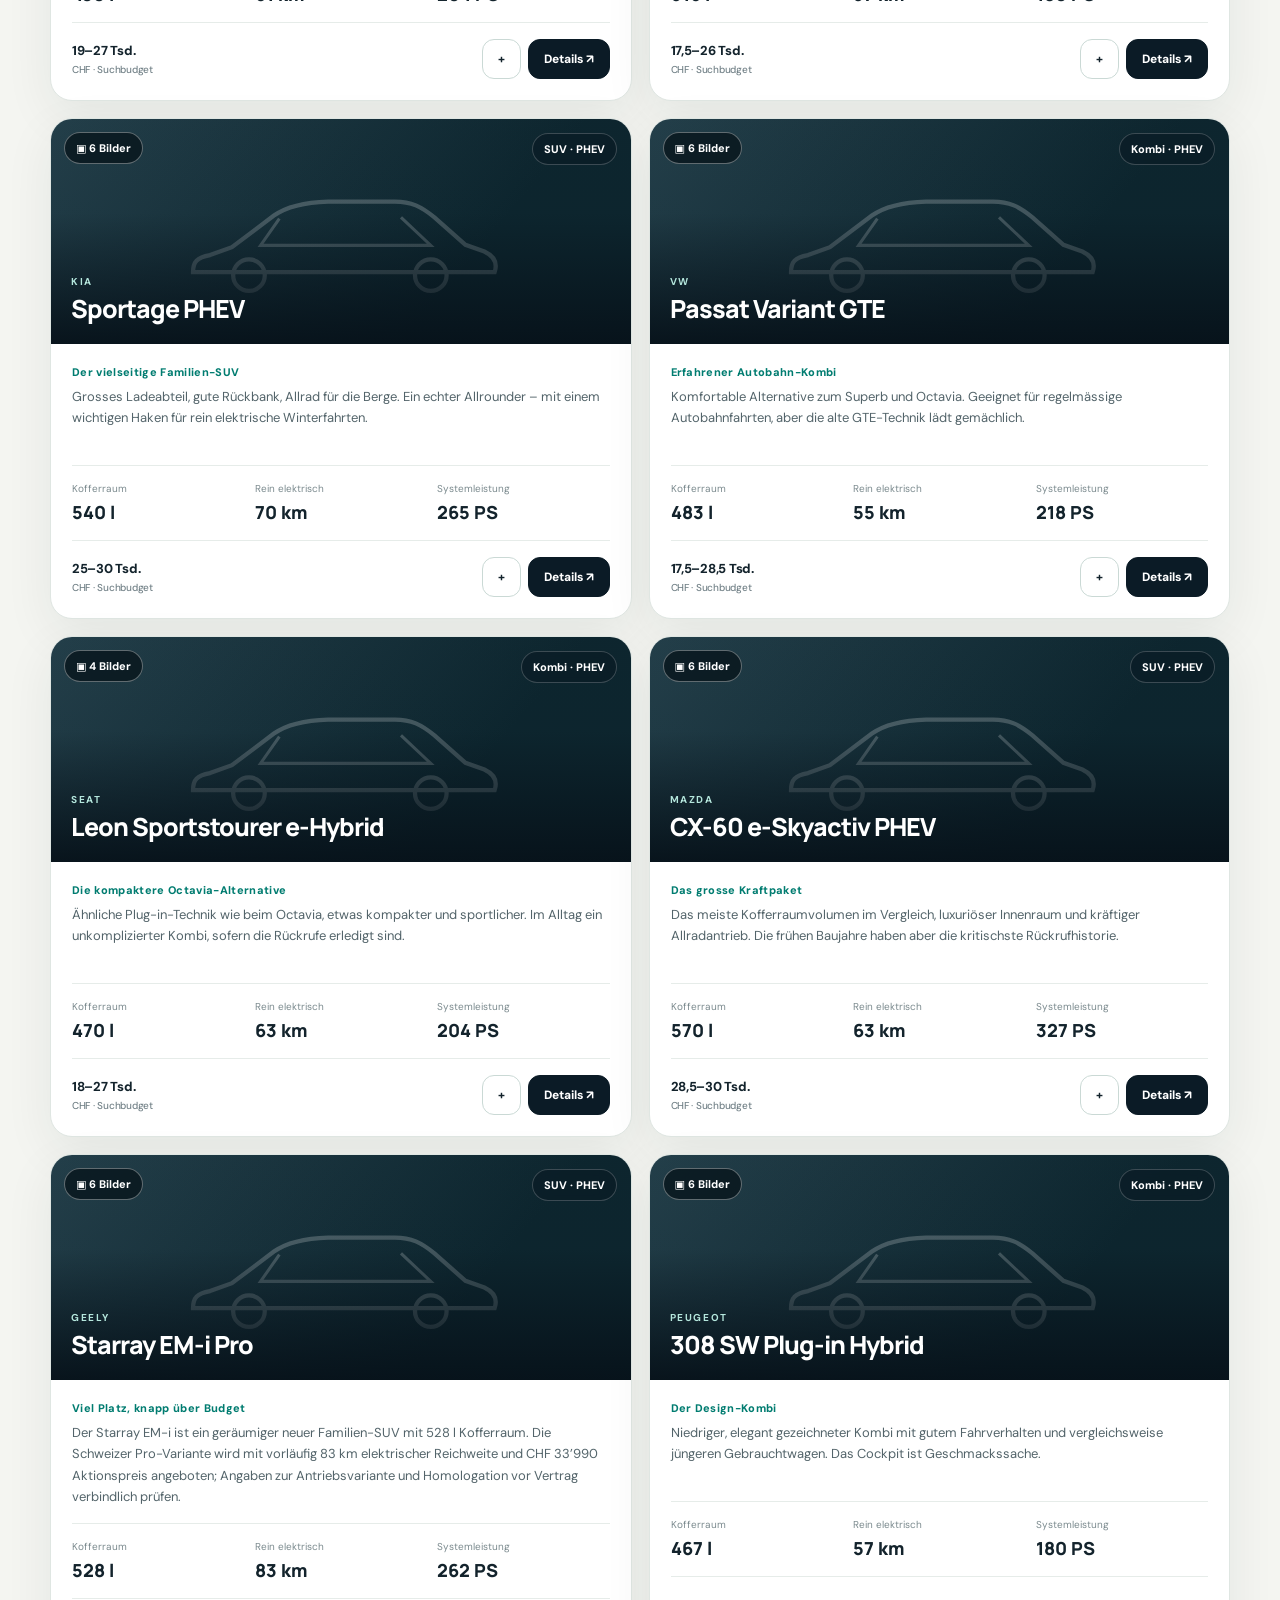
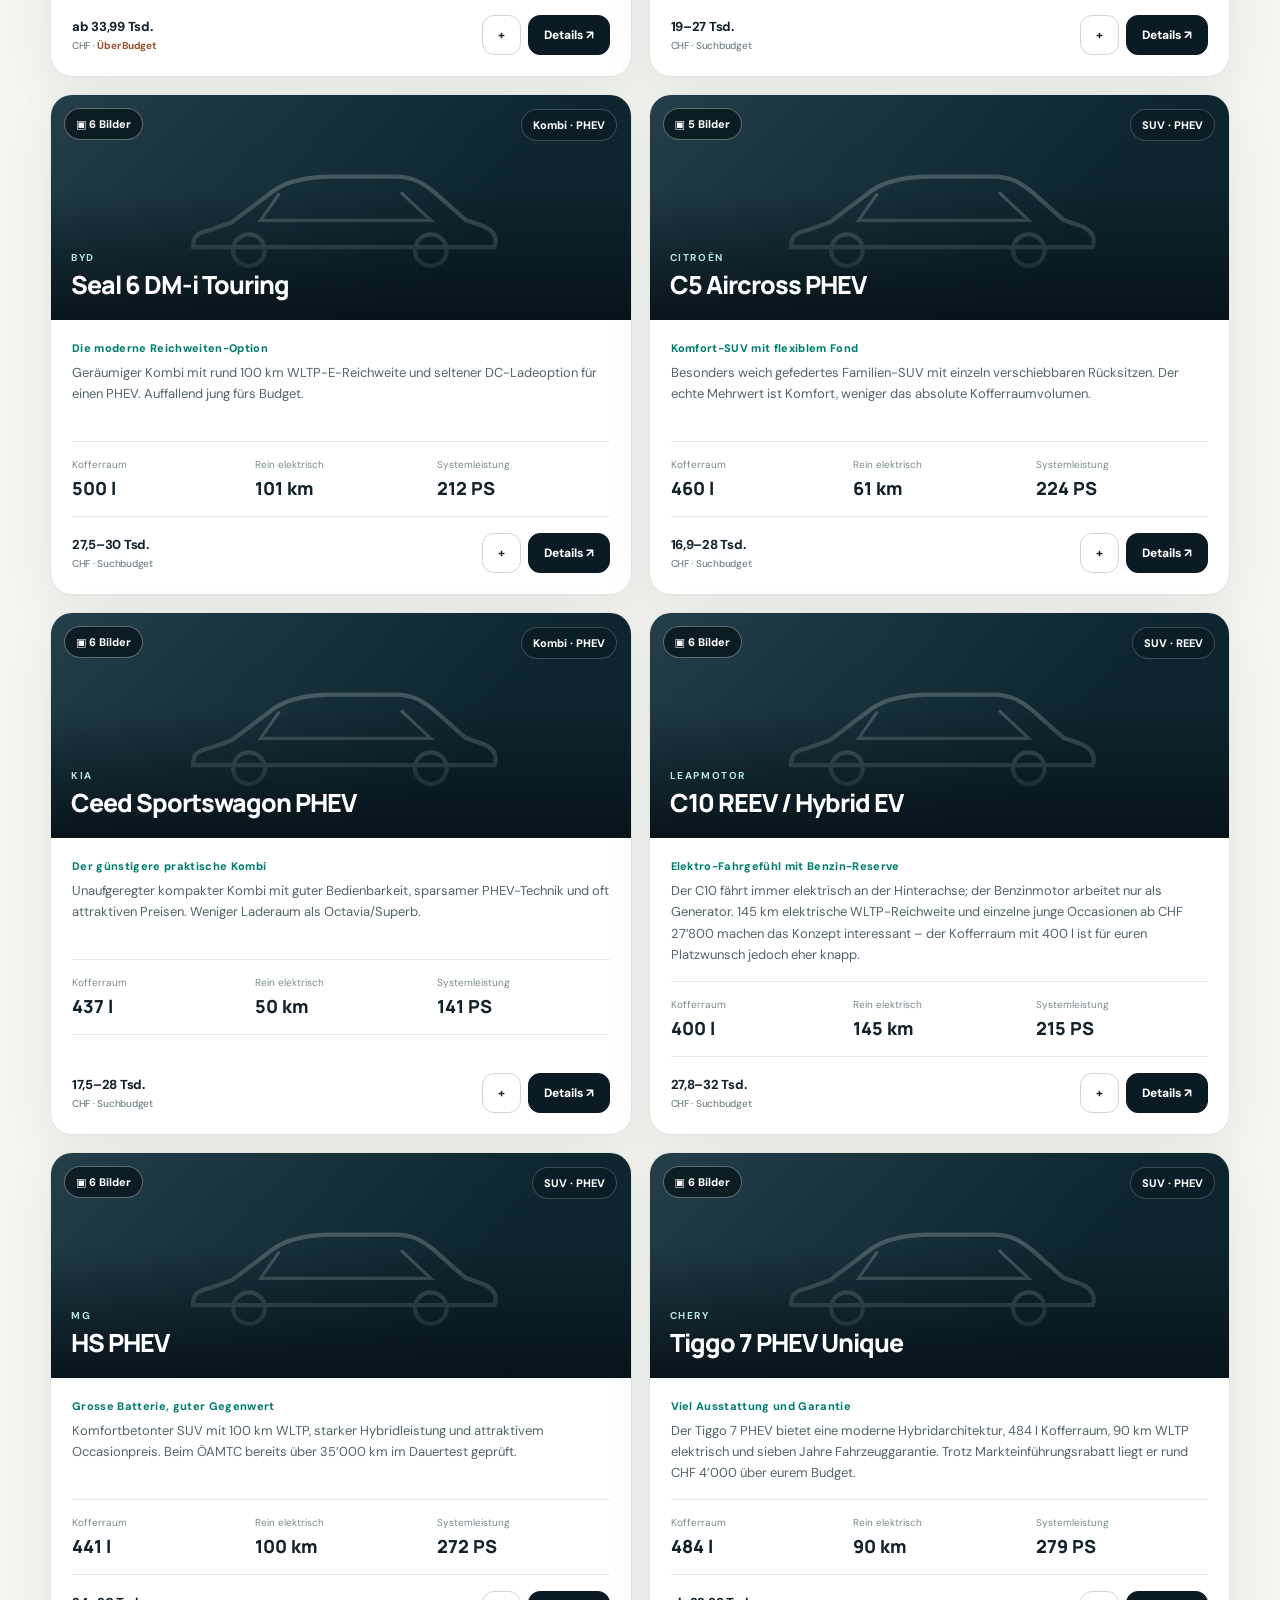
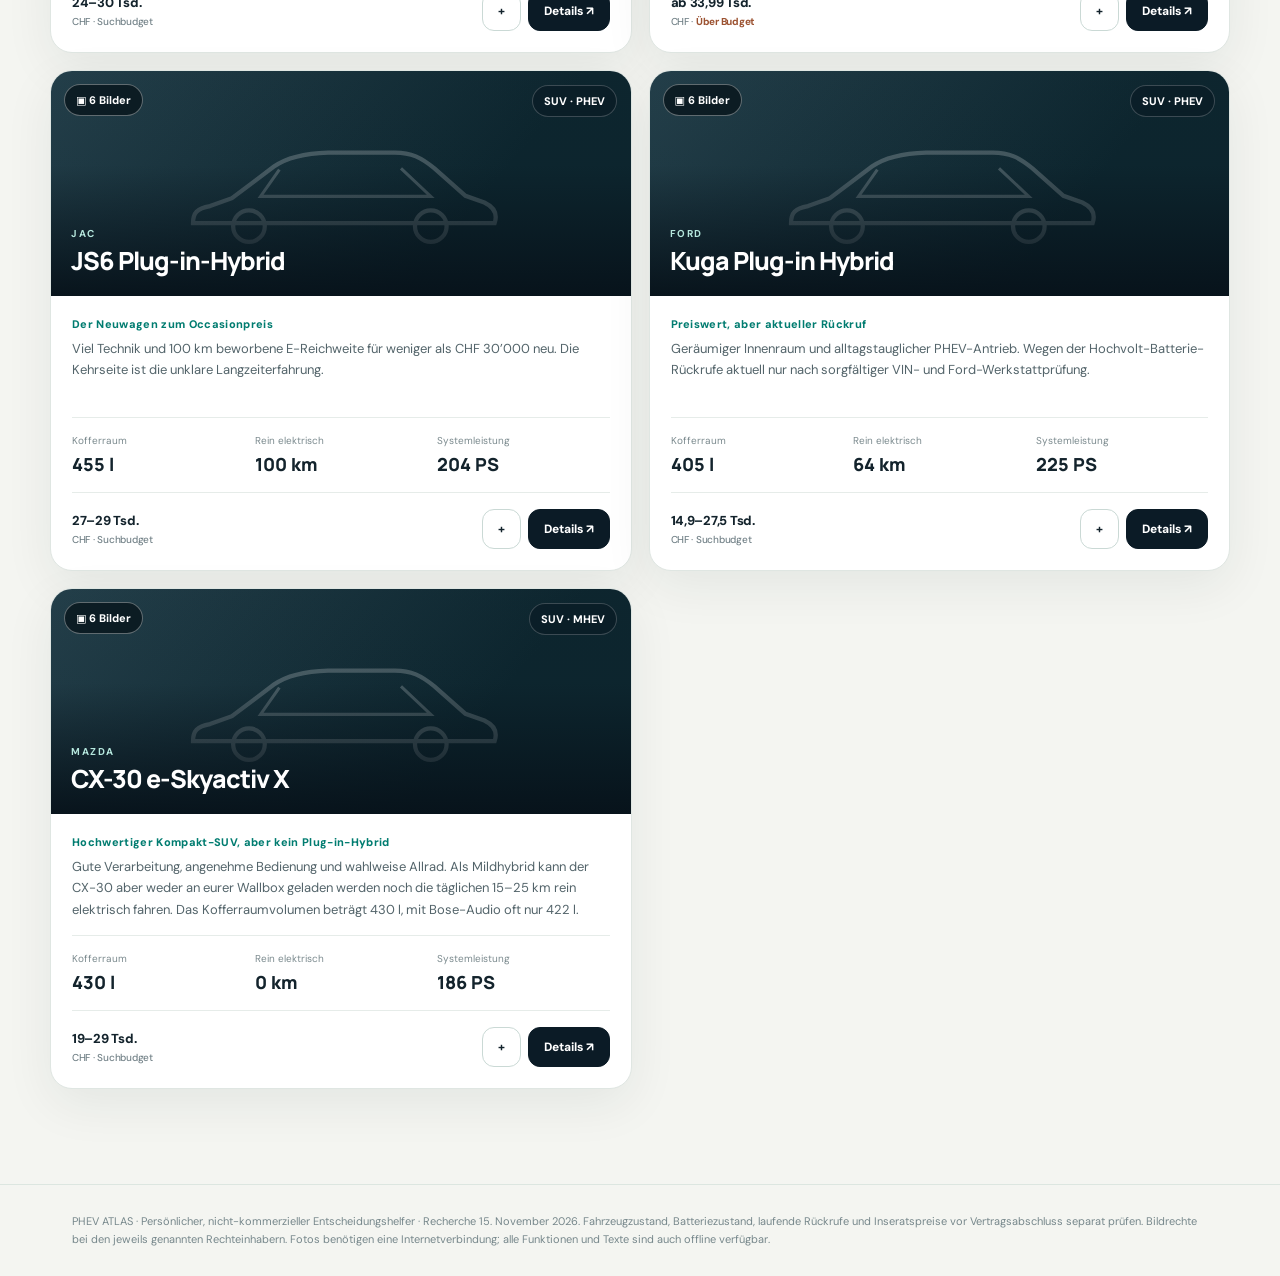
==== commit 7b4a76da: "Enable six-photo galleries and tap photos to open vehicle details" ====
--- a/index.html
+++ b/index.html
@@ -165,6 +165,7 @@
 <meta name="mobile-web-app-capable" content="yes">
 <link rel="stylesheet" href="./pwa.css">
 <link rel="stylesheet" href="./atlas-enhancements.css">
+<link rel="stylesheet" href="./atlas-gallery-six.css">
 </head><body>
 <header class="nav" id="autoFinderNav"><div class="shell navin"><a class="brand" href="#top" aria-label="AutoFinder – zum Anfang"><span class="brandicon" aria-hidden="true">↗</span><span class="brandword">AutoFinder<span class="branddot">.</span></span></a><nav class="desktopnav" id="navLinks" aria-label="Hauptnavigation"></nav><div class="headerExtras"><span class="navright">19 MODELLE · 60 QUELLEN</span><button type="button" id="pwaInstallButton" class="pwaInstallButton" aria-label="AutoFinder als App installieren" title="Als App installieren"><span aria-hidden="true">↓</span> <span class="pwaButtonLabel">App</span></button></div></div></header>
 <div id="top" class="hero autoHero"><div class="shell"><div class="autoHeroGrid"><div class="autoHeroMain"><div class="autoHeroEyebrow"><span class="autoHeroPulse" aria-hidden="true"></span> AUTOFINDER <span class="autoHeroDivider">/</span> 19 MODELLE</div><h1>Dein Auto. <em>Deine Wahl.</em></h1><p class="autoHeroDescription">Entdecken, vergleichen und Favoriten finden.</p></div><div class="autoHeroAside" aria-hidden="true"><span class="autoHeroAsideCaption">DEIN VERGLEICH</span><strong>19</strong><span class="autoHeroAsideUnit">Fahrzeuge</span></div></div><div class="autoHeroMeta"><span class="autoHeroFoot"><span class="autoHeroSmallDot" aria-hidden="true"></span> 19 Modelle im Vergleich <span class="autoHeroSeparator">·</span> 60 Quellen</span><button type="button" id="heroSwipeLink" class="heroSwipeButton">♡ Favoriten küren <span aria-hidden="true">↗</span></button></div></div></div>
@@ -408,5 +409,5 @@
   window.addEventListener('pageshow',update);
   update();
 })();
-</script><script defer src="./atlas-enhancements.js"></script><script defer src="./pwa.js"></script>
+</script><script defer src="./atlas-enhancements.js"></script><script defer src="./atlas-gallery-six.js"></script><script defer src="./pwa.js"></script>
 </body></html>
--- a/atlas-gallery-six.css
+++ b/atlas-gallery-six.css
@@ -0,0 +1,9 @@
+
+/* AutoFinder image interactions and 6-photo gallery */
+#cargrid .carcard .cover {cursor:pointer;}
+#cargrid .carcard .cover:hover > img {filter:brightness(.95);transform:scale(1.025);}
+#cargrid .carcard .cover > img {transition:transform .25s ease,filter .25s ease;}
+#cargrid .carcard .cover:focus-visible {outline:3px solid #72e1c4;outline-offset:-3px;}
+#activeSwipeCard .swipeCardPhoto {cursor:pointer;}
+#activeSwipeCard .swipeCardPhoto:focus-visible {outline:3px solid #76e8c9;outline-offset:-3px;}
+@media(prefers-reduced-motion:reduce){#cargrid .carcard .cover > img {transition:none;}}
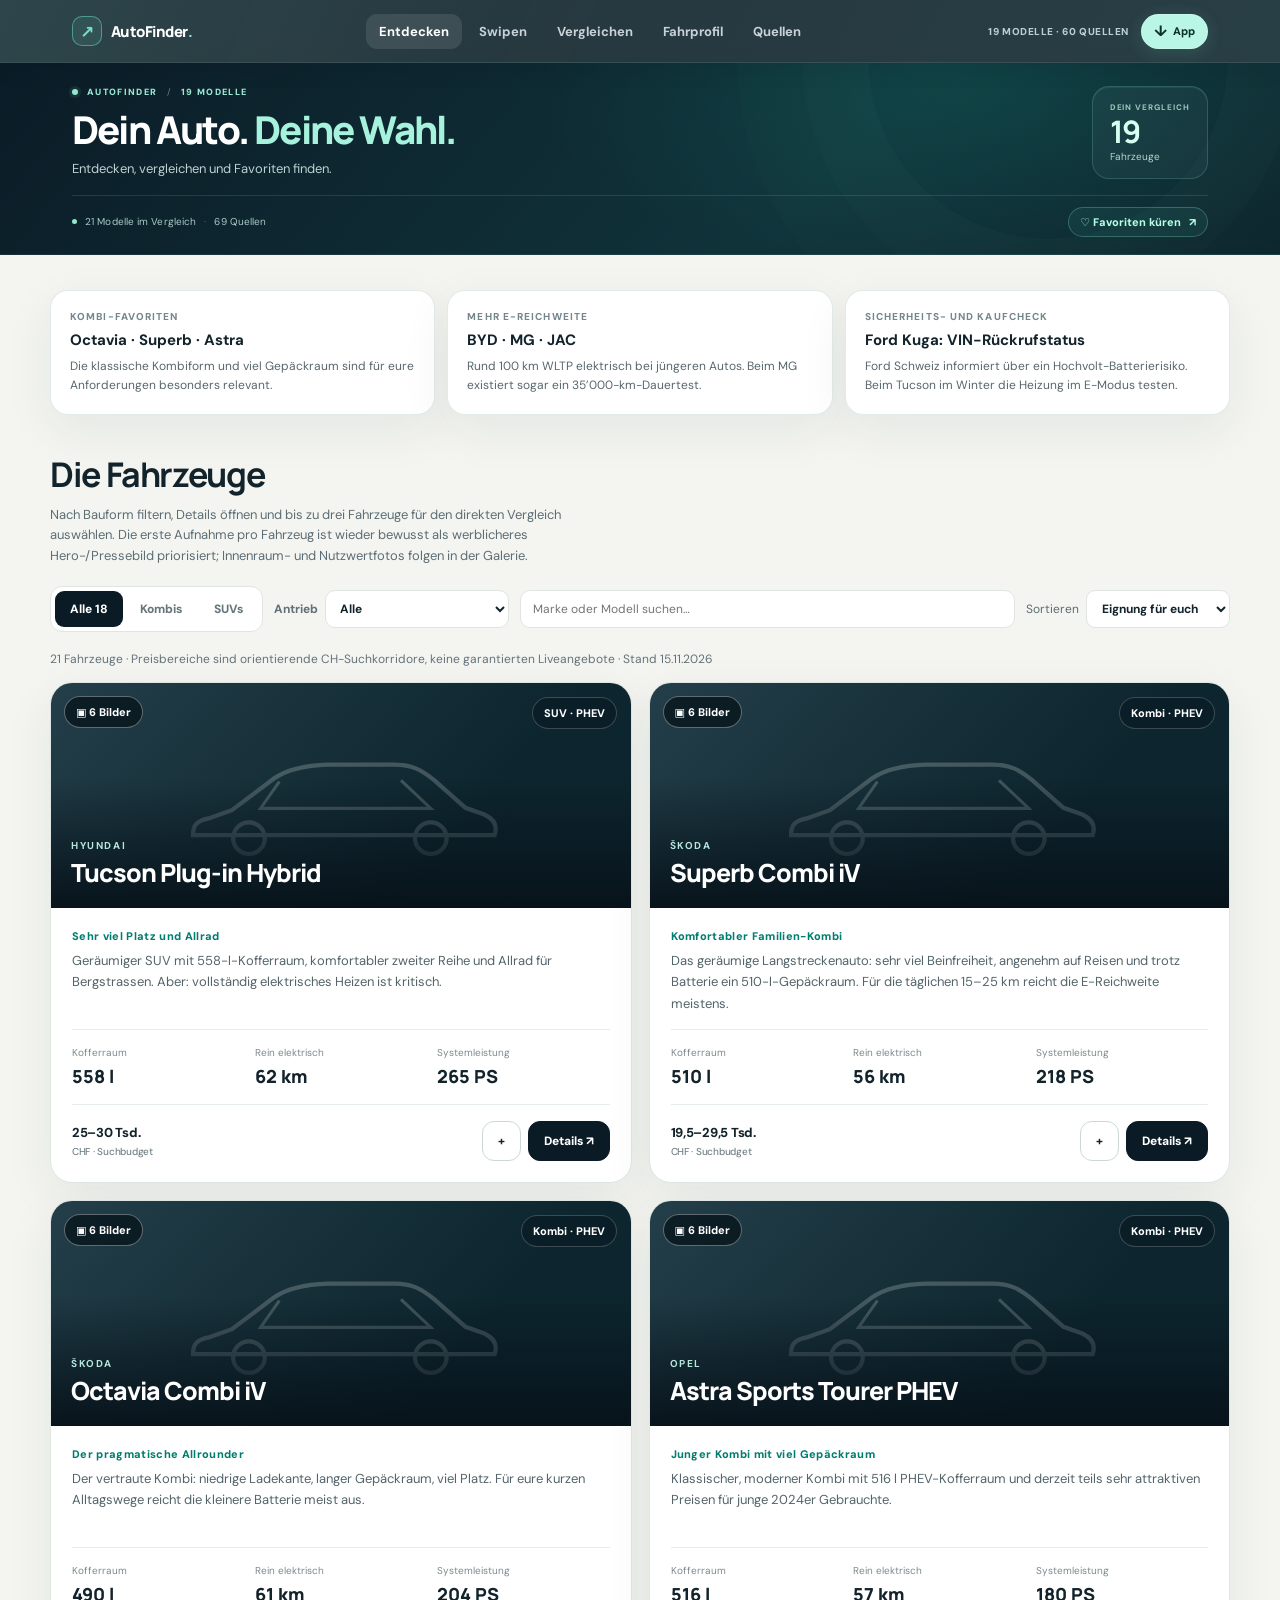
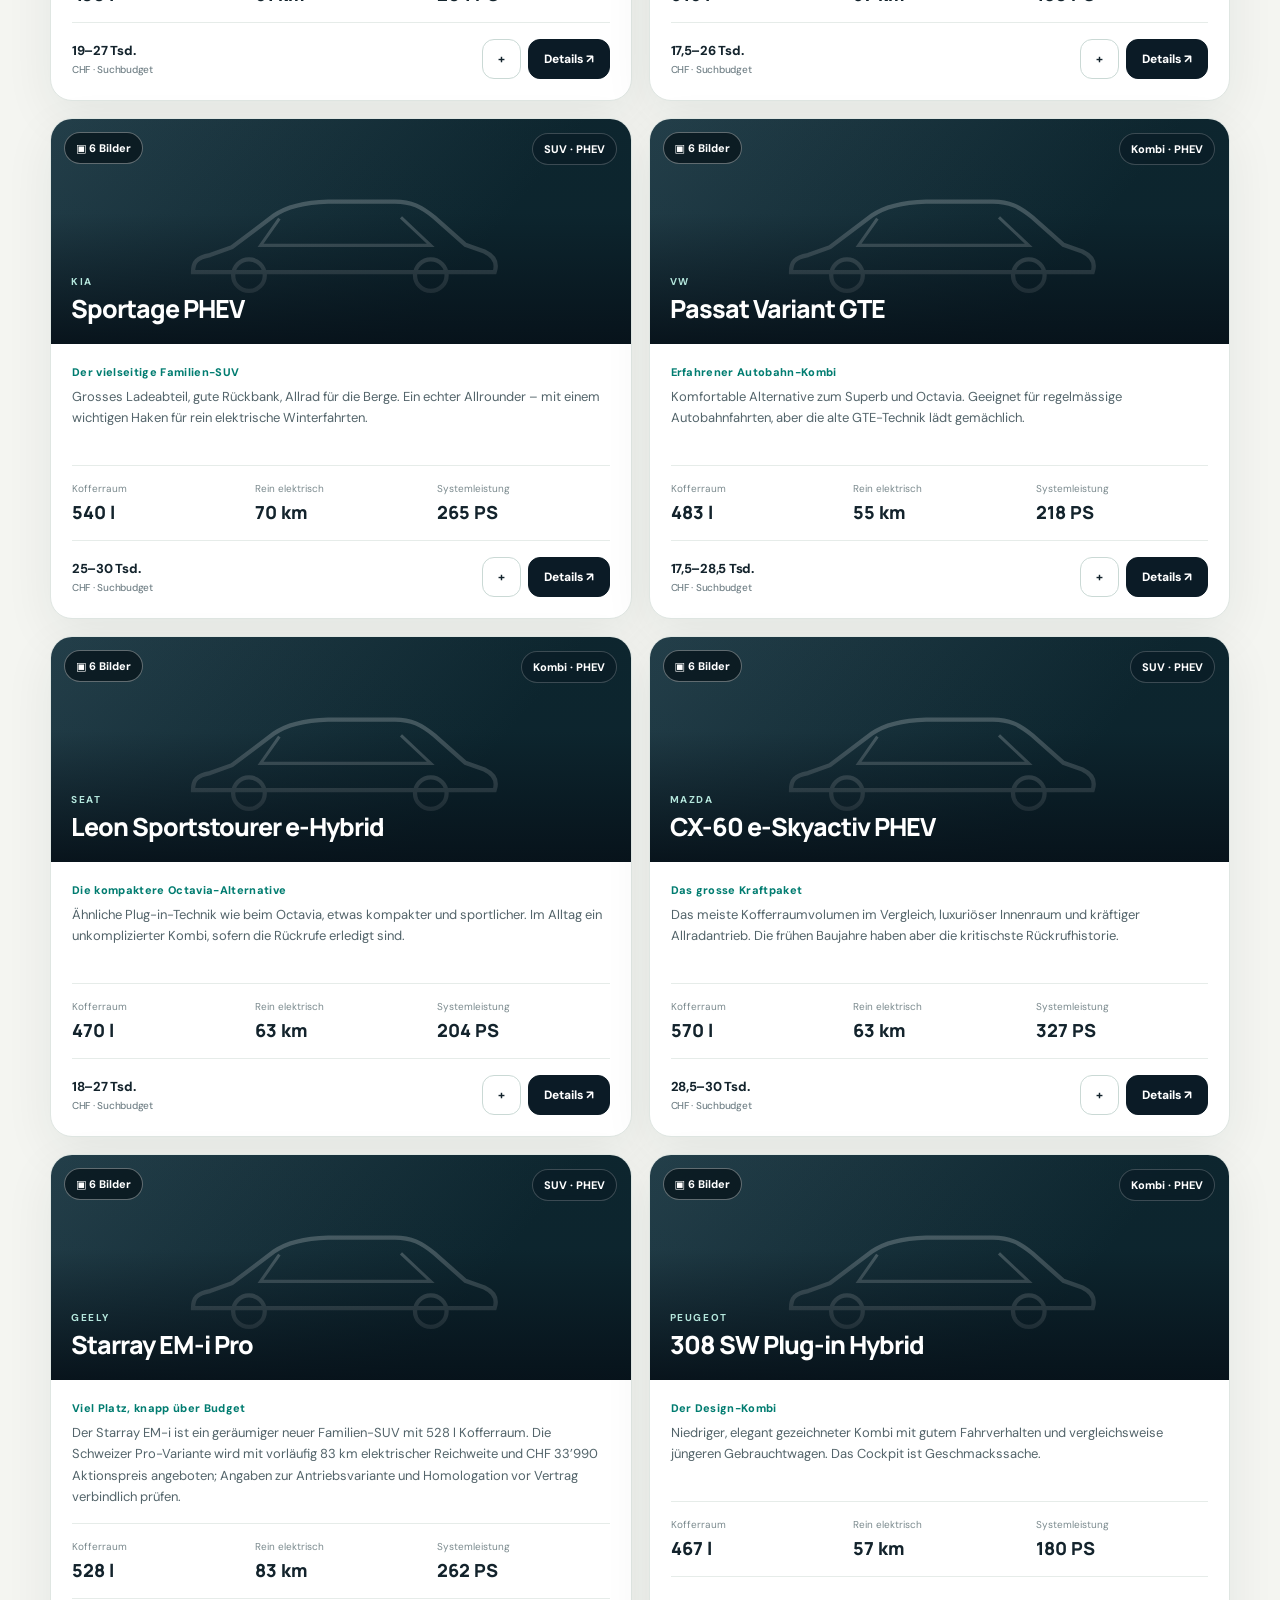
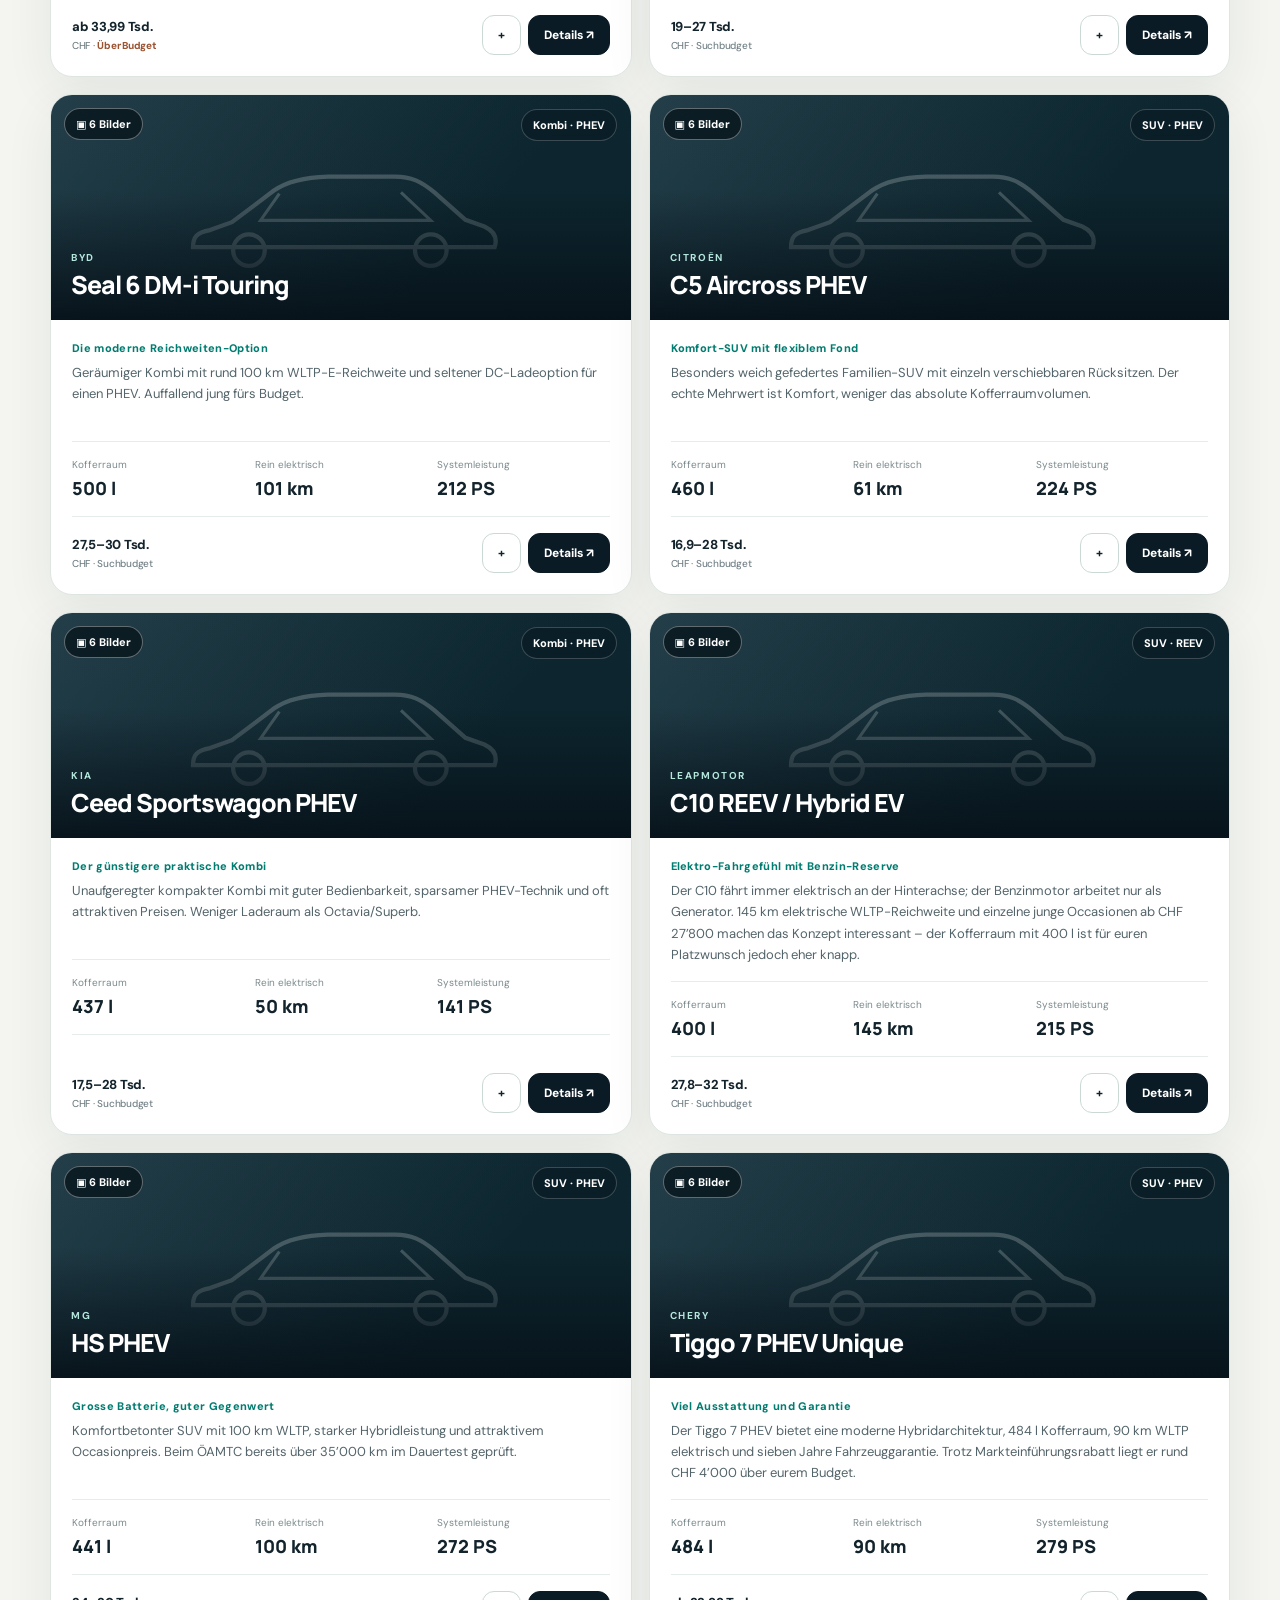
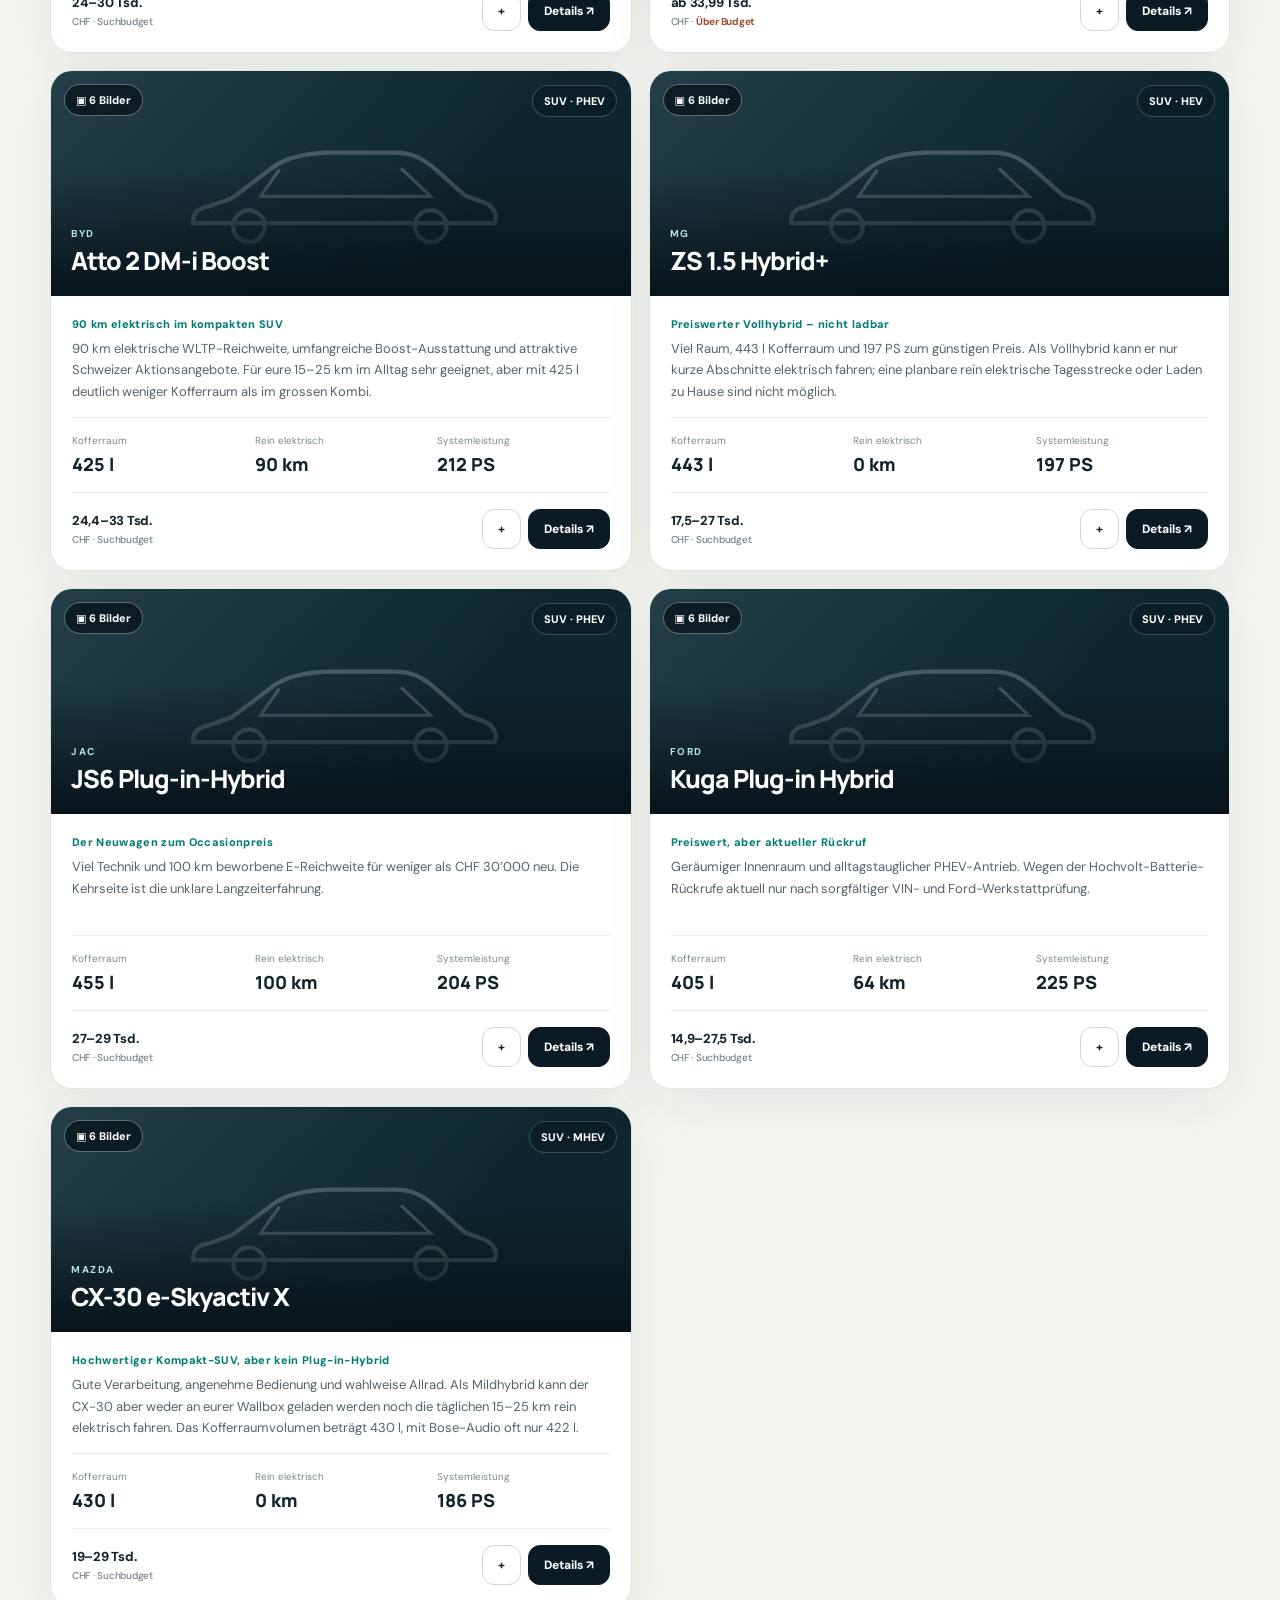
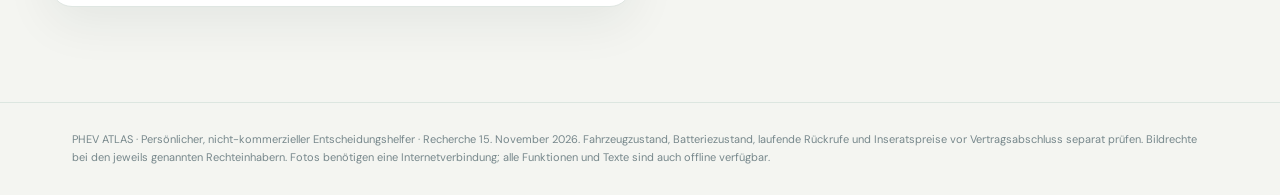
==== commit a67dee0d: "Integrate 21-car UI with full-hybrid filtering and accurate electric-range labels" ====
--- a/index.html
+++ b/index.html
@@ -1,5 +1,5 @@
 <!DOCTYPE html>
-<html lang="de-CH"><head><meta charset="UTF-8"><meta name="viewport" content="width=device-width,initial-scale=1,viewport-fit=cover"><meta name="color-scheme" content="light"><meta name="theme-color" content="#0a1923"><meta name="description" content="Interaktiver, quellenbasierter Vergleich von 19 Fahrzeugen: Plug-in-Hybrid, Range-Extender und Mildhybrid für CHF 20'000 bis 30'000 in der Schweiz."><title>PHEV Atlas — Euer Autovergleich</title>
+<html lang="de-CH"><head><meta charset="UTF-8"><meta name="viewport" content="width=device-width,initial-scale=1,viewport-fit=cover"><meta name="color-scheme" content="light"><meta name="theme-color" content="#0a1923"><meta name="description" content="Interaktiver, quellenbasierter Vergleich von 21 Fahrzeugen: Plug-in-Hybrid, Range-Extender, Voll- und Mildhybrid für CHF 20'000 bis 30'000 in der Schweiz."><title>PHEV Atlas — Euer Autovergleich</title>
 <style>
 
 :root{--bg:#f4f5f1;--paper:#fff;--ink:#13232c;--muted:#5c6d75;--line:#dfe5e3;--teal:#006f67;--teal2:#d3f2e9;--dark:#0b1b26;--gold:#e4af59;--red:#9d4538;--softred:#fff1ed;--shadow:0 15px 50px rgba(12,41,44,.07)}*{box-sizing:border-box}html{scroll-behavior:smooth}body{margin:0;background:var(--bg);color:var(--ink);font-family:'DM Sans',system-ui,-apple-system,'Segoe UI',sans-serif}button,select,input{font:inherit}button{cursor:pointer}a{color:inherit}a:focus-visible,button:focus-visible,input:focus-visible,select:focus-visible{outline:3px solid #63cbbb;outline-offset:3px}.shell{max-width:1180px;margin:auto;padding:0 22px}.nav{background:rgba(9,27,37,.95);color:white;position:sticky;top:0;z-index:90;backdrop-filter:blur(22px);border-bottom:1px solid rgba(255,255,255,.1)}.navin{height:65px;display:flex;align-items:center;justify-content:space-between;gap:16px}.brand{display:flex;gap:11px;align-items:center;text-decoration:none;font-weight:800;letter-spacing:.09em;font-size:13px}.brandicon{display:grid;place-items:center;width:31px;height:31px;border:1px solid rgba(111,222,207,.5);border-radius:10px;color:#74e0c9;font-size:18px}.desktopnav{display:flex;gap:4px}.desktopnav button,.iconbtn{border:0;background:transparent;color:#c8d2d7;padding:9px 13px;border-radius:11px;font-size:13px;font-weight:700}.desktopnav button.active,.desktopnav button:hover{background:rgba(255,255,255,.1);color:white}.navright{font-size:11px;color:#b7c8d0;font-weight:700;white-space:nowrap}.hero{background:#0b1b26;color:white;position:relative;overflow:hidden;padding:62px 0 38px}.hero:before{content:'';position:absolute;inset:-180px -30% auto 30%;height:540px;background:radial-gradient(ellipse,rgba(13,128,112,.28),transparent 65%);pointer-events:none}.hero:after{content:'';position:absolute;width:460px;height:460px;border:1px solid rgba(152,225,212,.07);border-radius:50%;right:6%;top:25%;box-shadow:0 0 0 65px rgba(152,225,212,.025),0 0 0 130px rgba(152,225,212,.02)}.hero .shell{position:relative;z-index:1}.eyebrow{font-size:11px;letter-spacing:.2em;font-weight:800;color:#6fd9c4;text-transform:uppercase}.hero h1{margin:12px 0 14px;font-family:Manrope,sans-serif;font-size:clamp(38px,6vw,69px);line-height:1.075;max-width:790px;font-weight:800;letter-spacing:-.052em}.hero h1 em{font-style:normal;color:#9cf3d9}.herocopy{color:#bbccd3;font-size:15px;line-height:1.7;max-width:670px}.hero .chips{display:flex;gap:9px;flex-wrap:wrap;margin:26px 0 18px}.chip{border:1px solid rgba(209,255,244,.19);padding:10px 13px;border-radius:100px;font-size:12px;color:#def9ef;background:rgba(255,255,255,.055)}.herofoot{border-top:1px solid rgba(255,255,255,.12);padding-top:18px;margin-top:24px;display:flex;gap:12px;align-items:center;justify-content:space-between;color:#9cb1bb;font-size:11px}.main{padding:35px 0 95px}.sectionhead{display:flex;align-items:end;justify-content:space-between;gap:16px;margin-bottom:20px}.sectionhead h2{margin:0;font-size:clamp(25px,4vw,34px);font-family:Manrope,sans-serif;letter-spacing:-.04em}.sectionhead p{color:var(--muted);font-size:13px;max-width:570px;line-height:1.55;margin:8px 0 0}.featureline{display:grid;grid-template-columns:repeat(3,minmax(0,1fr));gap:12px;margin-bottom:36px}.insight{border:1px solid rgba(20,94,86,.12);padding:19px;border-radius:18px;background:white;box-shadow:var(--shadow)}.insight .small{display:block;font-size:10px;text-transform:uppercase;letter-spacing:.11em;font-weight:800;color:#75868c}.insight strong{display:block;font-size:15px;margin:7px 0;line-height:1.35}.insight p{font-size:12px;line-height:1.6;margin:0;color:#58676d}.toolbar{display:flex;gap:11px;align-items:center;flex-wrap:wrap;margin-bottom:19px}.segment{background:white;padding:4px;border:1px solid var(--line);border-radius:12px;display:inline-flex;gap:2px}.segment button{background:transparent;border:none;border-radius:9px;font-size:12px;padding:10px 15px;font-weight:800;color:#66767b}.segment button.active{background:var(--dark);color:white}.searchbox{flex:1;min-width:180px}.searchbox input{padding:10px 12px;border:1px solid var(--line);border-radius:10px;width:100%;background:white;color:var(--ink);font-size:12px}.sortbox{margin-left:auto;display:flex;gap:7px;align-items:center;font-size:12px;color:var(--muted)}.sortbox select{border:1px solid var(--line);background:white;border-radius:9px;padding:9px 11px;color:var(--ink);font-weight:700}.resultsnote{color:#64737a;font-size:12px;margin-bottom:15px}.cargrid{display:grid;grid-template-columns:repeat(2,minmax(0,1fr));gap:17px}.carcard{background:white;border:1px solid #dfe6e2;border-radius:22px;overflow:hidden;box-shadow:var(--shadow);display:flex;flex-direction:column;transition:transform .2s,border-color .2s}.carcard:hover{transform:translateY(-2px);border-color:#98cbc1}.cover{height:225px;position:relative;overflow:hidden;background:linear-gradient(130deg,#24404b,#0d262f 70%)}.cover:after{content:'';position:absolute;inset:0;background:linear-gradient(0deg,rgba(7,18,26,.95),rgba(7,18,26,.05) 58%,rgba(7,18,26,.03))}.cover img{width:100%;height:100%;object-fit:cover;object-position:center 58%;filter:saturate(.86);transition:transform .3s}.carcard:hover .cover img{transform:scale(1.045)}.cover .sil{position:absolute;left:10%;top:30%;width:80%;height:50%;opacity:.22;color:white}.cover-bottom{position:absolute;left:20px;bottom:18px;color:white;z-index:2}.cover-bottom b{font-size:10px;letter-spacing:.16em;display:block;color:#b5e7dd}.cover-bottom h3{font-family:Manrope,sans-serif;font-weight:800;letter-spacing:-.04em;font-size:25px;margin:3px 0 0}.cover-top{position:absolute;z-index:2;top:14px;right:14px;background:rgba(10,28,37,.7);border:1px solid rgba(255,255,255,.2);padding:8px 11px;border-radius:100px;font-size:11px;font-weight:800;color:white;backdrop-filter:blur(9px)}.cardbody{padding:21px;display:flex;flex-direction:column;flex:1}.introline{font-size:11px;letter-spacing:.03em;font-weight:800;color:#007c70}.cardbody .lede{font-size:13px;line-height:1.65;color:#53646a;min-height:64px;margin:7px 0 15px}.facts{display:grid;grid-template-columns:repeat(3,minmax(0,1fr));border-top:1px solid #e6ece9;border-bottom:1px solid #e6ece9;padding:16px 0;gap:10px}.facts small{display:block;color:#7b8a8e;font-size:10px;margin-bottom:5px}.facts strong{font-family:Manrope,sans-serif;font-size:18px;font-weight:800;white-space:nowrap}.cardbottom{display:flex;justify-content:space-between;align-items:center;gap:8px;margin-top:auto;padding-top:16px}.btn{background:var(--dark);color:white;border:1px solid var(--dark);padding:11px 15px;border-radius:12px;font-size:12px;font-weight:800}.btn:hover{background:#143d4b}.btn.secondary{background:transparent;color:var(--ink);border-color:#cad9d5}.btn.secondary.selected{border-color:var(--teal);background:var(--teal2);color:var(--teal)}.price{font-weight:800;font-size:13px;letter-spacing:-.02em}.price small{display:block;font-weight:500;font-size:10px;color:#738288;margin-top:4px}.empty{background:white;border:1px dashed #bfcec8;border-radius:16px;text-align:center;padding:50px 20px;color:#64767b}.panel{background:white;border:1px solid var(--line);border-radius:22px;padding:25px;box-shadow:var(--shadow)}.twoCols{display:grid;grid-template-columns:1fr 1fr;gap:18px}.subh{font-family:Manrope,sans-serif;font-size:19px;letter-spacing:-.025em;font-weight:800;margin:0 0 12px}.muted{font-size:13px;line-height:1.6;color:#62737b}.range{width:100%;accent-color:#007c6c;cursor:pointer}.rangeval{display:flex;align-items:center;justify-content:space-between;font-size:13px;font-weight:800;margin:14px 0 7px}.season{display:flex;gap:8px;margin:12px 0 14px}.season button{padding:9px 13px;border:1px solid #d4e1da;background:#f7f9f6;border-radius:10px;color:#43575b;font-size:12px;font-weight:800}.season button.active{background:#d6f4e8;border-color:#5cc7ac;color:#005a4e}.scenarioList{display:grid;gap:11px}.scenarioRow{display:grid;grid-template-columns:170px 1fr 85px;gap:12px;align-items:center}.scenarioRow b{font-size:12px}.scenarioRow small{font-size:10px;color:#809099}.track{height:10px;background:#e7efea;border-radius:99px;overflow:hidden;position:relative}.track .fill{background:linear-gradient(90deg,#00685b,#5dbba1);height:100%;border-radius:99px}.rangeValue{text-align:right;font-size:11px;font-weight:800;color:#2b7168}.notice{padding:13px 15px;border-radius:12px;background:#f0f6f1;color:#42645c;line-height:1.55;font-size:12px;margin-top:14px}.notice.warning{background:#fff6ed;color:#876239}.weightpanel{display:grid;grid-template-columns:repeat(4,minmax(0,1fr));gap:16px;margin-top:20px}.weightItem label{display:flex;justify-content:space-between;gap:5px;font-size:12px;font-weight:800}.weightItem small{display:block;margin-top:3px;color:#7a8c8b;font-size:10px}.ranking{display:grid;gap:10px;margin-top:17px}.rankrow{display:grid;grid-template-columns:30px 1fr 85px;align-items:center;gap:12px;border:1px solid var(--line);border-radius:12px;padding:12px 14px;background:#fbfcfb}.ranknum{color:#719188;font-weight:800;font-size:13px}.rankname{font-size:13px;font-weight:800}.rankscore{font-weight:800;font-size:15px;text-align:right;color:var(--teal)}.comparetable{overflow-x:auto;border:1px solid var(--line);border-radius:15px;margin-top:16px}.comparetable table{width:100%;border-collapse:collapse;min-width:680px}.comparetable th,.comparetable td{padding:14px 14px;text-align:left;border-bottom:1px solid var(--line);font-size:12px;vertical-align:top}.comparetable thead th{background:#edf4ef;color:#17493f;font-weight:800}.comparetable tbody tr:last-child td{border:0}.comparetable tbody td:first-child{font-weight:800;width:155px;color:#5a6d72}.comparetable td{line-height:1.48}.comparisoncta{background:#10332f;color:#d7faf0;padding:20px;border-radius:17px;display:flex;justify-content:space-between;gap:16px;align-items:center}.comparisoncta .btn{background:#b4ffdc;border-color:#b4ffdc;color:#0a332b}.sourcelist{display:grid;grid-template-columns:repeat(2,minmax(0,1fr));gap:10px}.sourcelink{display:block;border:1px solid var(--line);border-radius:14px;background:white;padding:14px 16px;text-decoration:none;transition:border .2s}.sourcelink:hover{border-color:#64b8a6}.sourcelink b{display:block;font-size:13px;margin:4px 0 7px}.sourcelink small{display:block;color:#718389;font-size:10px}.pill{display:inline-block;font-size:10px;font-weight:800;padding:5px 8px;border-radius:7px;color:#20685c;background:#e5f5ef}.footer{padding:28px 0;color:#76878b;font-size:11px;line-height:1.6;border-top:1px solid #dce6e0}.mobileDock{display:none}.modalbg{display:none;position:fixed;inset:0;z-index:200;background:rgba(7,19,26,.75);backdrop-filter:blur(8px);align-items:center;justify-content:center;padding:22px}.modalbg.open{display:flex}.modal{width:min(825px,100%);max-height:min(92vh,980px);border-radius:23px;background:white;box-shadow:0 28px 120px rgba(0,0,0,.3);overflow:auto;overscroll-behavior:contain}.modalHero{height:260px;position:relative;overflow:hidden;background:linear-gradient(140deg,#2b6570,#10212e)}.modalHero img{width:100%;height:100%;object-fit:cover;object-position:center 55%}.modalHero:after{content:'';position:absolute;inset:0;background:linear-gradient(0deg,#091c23,transparent 90%)}.modalHero .titlezone{position:absolute;z-index:1;left:28px;bottom:22px;color:white}.modalHero .titlezone small{font-size:11px;letter-spacing:.15em;font-weight:800;color:#a4f2d5}.modalHero h2{font:800 clamp(26px,4.4vw,40px) Manrope,sans-serif;letter-spacing:-.05em;margin:4px 0}.modalClose{position:fixed;right:max(22px,calc((100vw - 825px)/2 + 20px));top:calc(4vh + 17px);z-index:300;background:rgba(255,255,255,.92);border:0;width:39px;height:39px;border-radius:50%;font-size:21px;font-weight:700;color:#21343a}.modalInner{padding:25px 28px 30px}.modalTabs{display:flex;gap:7px;overflow-x:auto;padding-bottom:8px;margin-bottom:20px;border-bottom:1px solid var(--line)}.modalTabs button{white-space:nowrap;padding:10px 14px;border:0;border-radius:9px;background:transparent;color:#617276;font-size:12px;font-weight:800}.modalTabs button.active{background:#e2f5ed;color:#006859}.modalCol{display:grid;grid-template-columns:repeat(2,minmax(0,1fr));gap:15px}.modalCol section{border:1px solid var(--line);border-radius:14px;padding:16px}.modalCol h4{font-size:13px;margin:0 0 10px}.modalCol ul{list-style:none;margin:0;padding:0;display:grid;gap:10px}.modalCol li{font-size:12px;line-height:1.6;display:flex;gap:9px;align-items:start}.glyph{display:inline-grid;place-items:center;width:18px;height:18px;flex:0 0 18px;border-radius:6px;font-size:12px;background:#e7f6ed;color:#18725c}.glyph.bad{background:#fff0eb;color:#b35446}.miniStats{display:grid;grid-template-columns:repeat(4,1fr);gap:10px;margin:16px 0 19px}.miniStats div{background:#f2f6f3;border-radius:12px;padding:12px}.miniStats small{display:block;color:#72868b;font-size:10px}.miniStats b{font:800 16px Manrope;display:block;margin-top:5px}.testcard{border:1px solid var(--line);border-radius:14px;padding:15px;margin-bottom:12px}.testcard small{color:#66877e;font-size:11px;font-weight:800}.testcard b{display:block;font-size:15px;margin:6px 0}.testcard p{font-size:12px;line-height:1.6;color:#586a70;margin:0 0 12px}.testcard a{font-size:12px;color:#006859;font-weight:800}.checklist{display:grid;gap:10px}.checklist label{display:flex;gap:11px;align-items:flex-start;background:#f5f8f5;border:1px solid #e0e7e2;padding:13px;border-radius:11px;font-size:13px;line-height:1.5}.checklist input{accent-color:#006d61;margin-top:3px}.evid{font-size:11px;line-height:1.6;color:#60767a;margin-top:10px}.dataDisclaimer{border:1px solid #dddbc6;border-radius:13px;padding:15px;background:#fdfcf5;color:#68634e;font-size:12px;line-height:1.6}.hide{display:none!important}
@@ -168,14 +168,14 @@
 <link rel="stylesheet" href="./atlas-gallery-six.css">
 </head><body>
 <header class="nav" id="autoFinderNav"><div class="shell navin"><a class="brand" href="#top" aria-label="AutoFinder – zum Anfang"><span class="brandicon" aria-hidden="true">↗</span><span class="brandword">AutoFinder<span class="branddot">.</span></span></a><nav class="desktopnav" id="navLinks" aria-label="Hauptnavigation"></nav><div class="headerExtras"><span class="navright">19 MODELLE · 60 QUELLEN</span><button type="button" id="pwaInstallButton" class="pwaInstallButton" aria-label="AutoFinder als App installieren" title="Als App installieren"><span aria-hidden="true">↓</span> <span class="pwaButtonLabel">App</span></button></div></div></header>
-<div id="top" class="hero autoHero"><div class="shell"><div class="autoHeroGrid"><div class="autoHeroMain"><div class="autoHeroEyebrow"><span class="autoHeroPulse" aria-hidden="true"></span> AUTOFINDER <span class="autoHeroDivider">/</span> 19 MODELLE</div><h1>Dein Auto. <em>Deine Wahl.</em></h1><p class="autoHeroDescription">Entdecken, vergleichen und Favoriten finden.</p></div><div class="autoHeroAside" aria-hidden="true"><span class="autoHeroAsideCaption">DEIN VERGLEICH</span><strong>19</strong><span class="autoHeroAsideUnit">Fahrzeuge</span></div></div><div class="autoHeroMeta"><span class="autoHeroFoot"><span class="autoHeroSmallDot" aria-hidden="true"></span> 19 Modelle im Vergleich <span class="autoHeroSeparator">·</span> 60 Quellen</span><button type="button" id="heroSwipeLink" class="heroSwipeButton">♡ Favoriten küren <span aria-hidden="true">↗</span></button></div></div></div>
+<div id="top" class="hero autoHero"><div class="shell"><div class="autoHeroGrid"><div class="autoHeroMain"><div class="autoHeroEyebrow"><span class="autoHeroPulse" aria-hidden="true"></span> AUTOFINDER <span class="autoHeroDivider">/</span> 19 MODELLE</div><h1>Dein Auto. <em>Deine Wahl.</em></h1><p class="autoHeroDescription">Entdecken, vergleichen und Favoriten finden.</p></div><div class="autoHeroAside" aria-hidden="true"><span class="autoHeroAsideCaption">DEIN VERGLEICH</span><strong>19</strong><span class="autoHeroAsideUnit">Fahrzeuge</span></div></div><div class="autoHeroMeta"><span class="autoHeroFoot"><span class="autoHeroSmallDot" aria-hidden="true"></span> 21 Modelle im Vergleich <span class="autoHeroSeparator">·</span> 69 Quellen</span><button type="button" id="heroSwipeLink" class="heroSwipeButton">♡ Favoriten küren <span aria-hidden="true">↗</span></button></div></div></div>
 <main class="main shell">
-<section class="page" id="page-discover"><div class="featureline"><article class="insight"><span class="small">Kombi-Favoriten</span><strong>Octavia · Superb · Astra</strong><p>Die klassische Kombiform und viel Gepäckraum sind für eure Anforderungen besonders relevant.</p></article><article class="insight"><span class="small">Mehr E-Reichweite</span><strong>BYD · MG · JAC</strong><p>Rund 100 km WLTP elektrisch bei jüngeren Autos. Beim MG existiert sogar ein 35’000-km-Dauertest.</p></article><article class="insight"><span class="small">Sicherheits- und Kaufcheck</span><strong>Ford Kuga: VIN-Rückrufstatus</strong><p>Ford Schweiz informiert über ein Hochvolt-Batterierisiko. Beim Tucson im Winter die Heizung im E-Modus testen.</p></article></div><div class="sectionhead"><div><h2>Die Fahrzeuge</h2><p>Nach Bauform filtern, Details öffnen und bis zu drei Fahrzeuge für den direkten Vergleich auswählen. Die erste Aufnahme pro Fahrzeug ist wieder bewusst als werblicheres Hero-/Pressebild priorisiert; Innenraum- und Nutzwertfotos folgen in der Galerie.</p></div></div><div class="toolbar"><div class="segment" id="bodyFilter"><button data-body="Alle" class="active">Alle 18</button><button data-body="Kombi">Kombis</button><button data-body="SUV">SUVs</button></div><div class="driveFilter"><label for="driveSelect">Antrieb</label><select id="driveSelect" aria-label="Antriebsart auswählen"><option value="Alle">Alle</option><option value="PHEV">Plug-in-Hybrid</option><option value="REEV">Range-Extender</option><option value="MHEV">Mildhybrid (ohne Laden)</option></select></div><div class="searchbox"><input id="searchCars" type="search" placeholder="Marke oder Modell suchen…" aria-label="Fahrzeuge nach Name suchen"></div><div class="sortbox">Sortieren <select id="sortSelect" aria-label="Sortierung"><option value="fit">Eignung für euch</option><option value="price">Preis aufsteigend</option><option value="boot">Kofferraum</option><option value="range">E-Reichweite</option></select></div></div><div id="resultsnote" class="resultsnote"></div><div class="cargrid" id="cargrid"></div></section>
+<section class="page" id="page-discover"><div class="featureline"><article class="insight"><span class="small">Kombi-Favoriten</span><strong>Octavia · Superb · Astra</strong><p>Die klassische Kombiform und viel Gepäckraum sind für eure Anforderungen besonders relevant.</p></article><article class="insight"><span class="small">Mehr E-Reichweite</span><strong>BYD · MG · JAC</strong><p>Rund 100 km WLTP elektrisch bei jüngeren Autos. Beim MG existiert sogar ein 35’000-km-Dauertest.</p></article><article class="insight"><span class="small">Sicherheits- und Kaufcheck</span><strong>Ford Kuga: VIN-Rückrufstatus</strong><p>Ford Schweiz informiert über ein Hochvolt-Batterierisiko. Beim Tucson im Winter die Heizung im E-Modus testen.</p></article></div><div class="sectionhead"><div><h2>Die Fahrzeuge</h2><p>Nach Bauform filtern, Details öffnen und bis zu drei Fahrzeuge für den direkten Vergleich auswählen. Die erste Aufnahme pro Fahrzeug ist wieder bewusst als werblicheres Hero-/Pressebild priorisiert; Innenraum- und Nutzwertfotos folgen in der Galerie.</p></div></div><div class="toolbar"><div class="segment" id="bodyFilter"><button data-body="Alle" class="active">Alle 18</button><button data-body="Kombi">Kombis</button><button data-body="SUV">SUVs</button></div><div class="driveFilter"><label for="driveSelect">Antrieb</label><select id="driveSelect" aria-label="Antriebsart auswählen"><option value="Alle">Alle</option><option value="PHEV">Plug-in-Hybrid</option><option value="REEV">Range-Extender</option><option value="MHEV">Mildhybrid (ohne Laden)</option><option value="HEV">Vollhybrid (ohne Laden)</option></select></div><div class="searchbox"><input id="searchCars" type="search" placeholder="Marke oder Modell suchen…" aria-label="Fahrzeuge nach Name suchen"></div><div class="sortbox">Sortieren <select id="sortSelect" aria-label="Sortierung"><option value="fit">Eignung für euch</option><option value="price">Preis aufsteigend</option><option value="boot">Kofferraum</option><option value="range">E-Reichweite</option></select></div></div><div id="resultsnote" class="resultsnote"></div><div class="cargrid" id="cargrid"></div></section>
 
 <section class="page hide" id="page-swipe">
   <div class="sectionhead swipeIntro"><div><div class="eyebrowSwipe">DEINE FAHRZEUGWAHL</div><h2>Swipe deinen Favoriten.</h2><p>Ein Auto nach dem anderen. Nach rechts für <strong>Favorit</strong>, nach links für <strong>kein Interesse</strong>. Unsicher? Für später merken. Deine Auswahl bleibt lokal in diesem Browser erhalten.</p></div></div>
   <div class="swipeToolbar">
-    <div class="swipeMode"><label for="swipeCategory">Fahrzeuge</label><select id="swipeCategory" aria-label="Kategorie für Swipe auswählen"><option value="all">Alle 19 Modelle</option><option value="Kombi">Nur Kombis</option><option value="SUV">Nur SUVs</option><option value="budget">Nur im Budget bis CHF 30’000</option></select></div>
+    <div class="swipeMode"><label for="swipeCategory">Fahrzeuge</label><select id="swipeCategory" aria-label="Kategorie für Swipe auswählen"><option value="all">Alle 21 Modelle</option><option value="Kombi">Nur Kombis</option><option value="SUV">Nur SUVs</option><option value="budget">Nur im Budget bis CHF 30’000</option></select></div>
     <div class="swipeProgressGroup"><div class="swipeProgressLabel" id="swipeProgressLabel" aria-live="polite">0 von 19 bewertet</div><div class="swipeProgressRail"><span id="swipeProgressFill"></span></div></div>
     <button class="swipeShuffle" id="swipeShuffle" title="Reihenfolge der noch offenen Modelle mischen">↝ <span>Mischen</span></button>
   </div>
@@ -202,7 +202,7 @@
 </section>
 
 <section class="page hide" id="page-compare">
-  <div class="sectionhead"><div><h2>Fahrzeuge im Zahlenvergleich</h2><p>Alle 19 Modelle auf einen Blick. Wählt mit den Checkboxen genau die Fahrzeuge aus, die in den Grafiken erscheinen sollen.</p></div></div>
+  <div class="sectionhead"><div><h2>Fahrzeuge im Zahlenvergleich</h2><p>Alle 21 Modelle auf einen Blick. Wählt mit den Checkboxen genau die Fahrzeuge aus, die in den Grafiken erscheinen sollen.</p></div></div>
   <section class="panel statsPanel" aria-labelledby="statsHeading">
     <div class="statsTop">
       <div><h3 id="statsHeading" class="subh">Modelle für die Grafiken auswählen</h3><p class="muted">Die statistische Auswahl ist unabhängig vom bisherigen Direktvergleich mit maximal drei Fahrzeugen.</p></div>
@@ -212,11 +212,11 @@
     <div id="statsSummary" class="statsSummary" aria-live="polite"></div>
   </section>
   <div id="statsCharts" class="statsCharts" aria-label="Kennzahlendiagramme"></div>
-  <p class="statsFootnote">Datenbasis: im Atlas hinterlegte Modellvarianten und Schweizer Suchpreis-Korridore (Stand 15.11.2026). Reichweite = WLTP-Herstellerwert, keine tatsächliche Winterreichweite. Preis = Mitte des modellbezogenen Suchkorridors, <b>kein</b> Marktmittelwert. PHEV und REEV können externe Ladeenergie nutzen. Der Mazda CX-30 ist nur ein Mildhybrid (MHEV): nicht extern ladbar, 0 km rein elektrisch. Die Balkenskala bleibt auch beim Auswählen unverändert.</p>
+  <p class="statsFootnote">Datenbasis: im Atlas hinterlegte Modellvarianten und Schweizer Suchpreis-Korridore (Stand 15.11.2026). Reichweite = WLTP-Herstellerwert, keine tatsächliche Winterreichweite. Preis = Mitte des modellbezogenen Suchkorridors, <b>kein</b> Marktmittelwert. PHEV und REEV können externe Ladeenergie nutzen. Der Mazda CX-30 (Mildhybrid) und MG ZS Hybrid+ (Vollhybrid) lassen sich nicht extern laden. Beide erhalten 0 km planbare Elektro-Tagesreichweite. Die Balkenskala bleibt auch beim Auswählen unverändert.</p>
   <div class="sectionhead directCompareHead"><div><h2>Direktvergleich eurer Favoriten</h2><p>Der bisherige Vergleich bleibt erhalten: Wählt in «Fahrzeuge» bis zu drei Modelle für die detaillierte Gegenüberstellung.</p></div></div>
   <div id="comparisonBody"></div>
 </section>
-<section class="page hide" id="page-profile"><div class="sectionhead"><div><h2>Passt zu eurem Alltag?</h2><p>Eine einfache Szenariosimulation und eine veränderbare Gewichtung – nachvollziehbar statt scheinpräziser Testnoten. Mildhybride werden mit 0 km rein elektrischer Reichweite berücksichtigt.</p></div></div><div class="twoCols"><article class="panel"><h3 class="subh">Elektrischer Nahverkehr</h3><div class="muted">Wie weit fahrt ihr an einem typischen Tag?</div><div class="rangeval"><span>Tägliche Strecke</span><span id="dailyLabel">25 km</span></div><input class="range" type="range" id="dailyRange" min="15" max="40" step="5" value="25"><div class="season"><button class="active" data-season="summer">Milde Temperaturen</button><button data-season="winter">Winter</button></div><div class="scenarioList" id="scenarioList"></div><div class="notice">Rechenannahme: 75 % (mild) bzw. 55 % (Winter) der WLTP-E-Reichweite. Das ist <b>kein Messwert</b>, sondern ein grober, für alle Fahrzeuge gleicher Sicherheitsabschlag. Der Kia kann wegen Heizbedarf trotzdem Benzin nutzen. Der Mazda CX-30 ist ein Mildhybrid und kann grundsätzlich nicht rein elektrisch fahren.</div></article><article class="panel"><h3 class="subh">Eure längeren Strecken</h3><div class="muted">Die PHEVs und der Range-Extender brauchen auf diesen Strecken keine zwingende Ladepause, weil ein Benzinmotor übernimmt. Der CX-30 fährt grundsätzlich mit Benzin. Relevant ist, wie viel ihr vor Ort nachladen möchtet.</div><div style="display:grid;gap:13px;margin:19px 0"><div style="display:flex;gap:12px;align-items:center"><span style="font-size:25px">↗</span><div><b>Schaffhausen → St. Gallen</b><div class="muted">ca. 80 km einfach · 160 km retour</div></div></div><div style="height:1px;background:var(--line)"></div><div style="display:flex;gap:12px;align-items:center"><span style="font-size:25px">⌁</span><div><b>Schaffhausen → Lenzerheide</b><div class="muted">ca. 160–165 km einfach · mit Übernachtung</div></div></div></div><div class="notice warning">Übernachtung in Lenzerheide ist für den PHEV günstig: Bei verfügbarem Ladeplatz könnt ihr die Rückfahrt mit vollem Akku starten. Für keine dieser Fahrten braucht ihr einen PHEV mit 100 km elektrischer Reichweite zwingend. Der CX-30 kann zu Hause nicht geladen werden.</div></article></div><article class="panel" style="margin-top:18px"><h3 class="subh">Was zählt euch am meisten?</h3><p class="muted">Die dynamische Passungswertung kombiniert vier bewusst vereinfachte Kriterien. «Risiko/Reife» ist eine redaktionelle Einschätzung der Daten- und Rückruflage, keine Zuverlässigkeitsstatistik. Rückrufe vor jeder Kaufentscheidung separat prüfen.</p><div class="weightpanel" id="weightPanel"></div><div class="ranking" id="dynamicRanking"></div></article></section>
+<section class="page hide" id="page-profile"><div class="sectionhead"><div><h2>Passt zu eurem Alltag?</h2><p>Eine einfache Szenariosimulation und eine veränderbare Gewichtung – nachvollziehbar statt scheinpräziser Testnoten. Mild- und Vollhybride ohne Ladeanschluss werden mit 0 km planbarer elektrischer Tagesreichweite berücksichtigt.</p></div></div><div class="twoCols"><article class="panel"><h3 class="subh">Elektrischer Nahverkehr</h3><div class="muted">Wie weit fahrt ihr an einem typischen Tag?</div><div class="rangeval"><span>Tägliche Strecke</span><span id="dailyLabel">25 km</span></div><input class="range" type="range" id="dailyRange" min="15" max="40" step="5" value="25"><div class="season"><button class="active" data-season="summer">Milde Temperaturen</button><button data-season="winter">Winter</button></div><div class="scenarioList" id="scenarioList"></div><div class="notice">Rechenannahme: 75 % (mild) bzw. 55 % (Winter) der WLTP-E-Reichweite. Das ist <b>kein Messwert</b>, sondern ein grober, für alle Fahrzeuge gleicher Sicherheitsabschlag. Der Kia kann wegen Heizbedarf trotzdem Benzin nutzen. Der Mazda CX-30 ist ein Mildhybrid, der MG ZS Hybrid+ ein Vollhybrid: Beide lassen sich nicht extern laden und fahren eure Tagesdistanz nicht vollständig elektrisch.</div></article><article class="panel"><h3 class="subh">Eure längeren Strecken</h3><div class="muted">Die PHEVs und der Range-Extender brauchen auf diesen Strecken keine zwingende Ladepause, weil ein Benzinmotor übernimmt. Der CX-30 fährt grundsätzlich mit Benzin. Relevant ist, wie viel ihr vor Ort nachladen möchtet.</div><div style="display:grid;gap:13px;margin:19px 0"><div style="display:flex;gap:12px;align-items:center"><span style="font-size:25px">↗</span><div><b>Schaffhausen → St. Gallen</b><div class="muted">ca. 80 km einfach · 160 km retour</div></div></div><div style="height:1px;background:var(--line)"></div><div style="display:flex;gap:12px;align-items:center"><span style="font-size:25px">⌁</span><div><b>Schaffhausen → Lenzerheide</b><div class="muted">ca. 160–165 km einfach · mit Übernachtung</div></div></div></div><div class="notice warning">Übernachtung in Lenzerheide ist für den PHEV günstig: Bei verfügbarem Ladeplatz könnt ihr die Rückfahrt mit vollem Akku starten. Für keine dieser Fahrten braucht ihr einen PHEV mit 100 km elektrischer Reichweite zwingend. Der CX-30 und MG ZS Hybrid+ können zu Hause nicht geladen werden.</div></article></div><article class="panel" style="margin-top:18px"><h3 class="subh">Was zählt euch am meisten?</h3><p class="muted">Die dynamische Passungswertung kombiniert vier bewusst vereinfachte Kriterien. «Risiko/Reife» ist eine redaktionelle Einschätzung der Daten- und Rückruflage, keine Zuverlässigkeitsstatistik. Rückrufe vor jeder Kaufentscheidung separat prüfen.</p><div class="weightpanel" id="weightPanel"></div><div class="ranking" id="dynamicRanking"></div></article></section>
 <section class="page hide" id="page-sources"><div class="sectionhead"><div><h2>Quellen & Einordnung</h2><p>Unabhängige Tests haben höheres Gewicht als Herstellerprospekte. Nicht für alle Modelle sind gleich viele Langzeiterfahrungen verfügbar.</p></div></div><div class="panel" style="margin-bottom:17px"><h3 class="subh">Wie wurden die Angaben geprüft?</h3><p class="muted">Kofferraumvolumen: soweit angegeben Herstellerwerte für die <b>jeweilige PHEV-Variante</b>, nicht für andere Motorisierungen. WLTP-E-Reichweiten: homologierte Werte, keine garantierten Winterreichweiten. Occasionpreise: gerundete Suchkorridore anhand Schweizer Inserate, ohne Garantie auf Verfügbarkeit. Erfahrungen: redaktionelle Fahrtests, ein ÖAMTC-Dauertest und dokumentierte Rückrufe; keine pauschalen Ausfallquoten aus einzelnen Foren. Bei manchen Modellen gibt es nur einen Fahrtest verwandter Varianten.</p><div class="dataDisclaimer"><b>Neue Prüfung:</b> Ford Kuga PHEV: offizieller Hochvolt-Batterierückruf mit Massnahmen ab August 2026; VIN und aktuell gültige Nutzungsvorgaben zwingend beim Ford-Partner klären. Tucson: Heizbetrieb kann den Benziner im E-Modus aktivieren. MG HS: Hersteller-Kofferraum 441 l, ADAC-Messwert 390 l. Preise sind Momentaufnahmen vom 15.11.2026.<br><br><b>Wichtige Modellunterschiede:</b> Peugeot 308 SW PHEV (2022–24) hat 467 l, nicht 548 l. SEAT Leon 1.4 e-Hybrid (2021–23) hat rund 63 km WLTP; spätere 1.5-e-Hybrid-Tests mit etwa 100 km gelten nicht dafür. Beim JAC nennen Schweizer Quellen bis 100 km, obwohl andere Märkte teils andere Normwerte angeben.</div></div><div class="sourcelist" id="sourceList"></div></section>
 </main>
 <footer class="footer"><div class="shell">PHEV ATLAS · Persönlicher, nicht-kommerzieller Entscheidungshelfer · Recherche 15. November 2026. Fahrzeugzustand, Batteriezustand, laufende Rückrufe und Inseratspreise vor Vertragsabschluss separat prüfen. Bildrechte bei den jeweils genannten Rechteinhabern. Fotos benötigen eine Internetverbindung; alle Funktionen und Texte sind auch offline verfügbar.</div></footer>
@@ -246,12 +246,12 @@
 function renderNav(){const n=$('#navLinks'),m=$('#mobileDock');n.innerHTML=navPages.map(([p,t])=>`<button class="${state.page===p?'active':''}" data-page="${p}">${t}${p==='compare'&&state.selected.length?' ('+state.selected.length+')':''}</button>`).join('');m.innerHTML=navPages.map(([p,t,i])=>`<button class="${state.page===p?'active':''}" data-page="${p}"><span>${i}</span>${t}${p==='compare'&&state.selected.length?' · '+state.selected.length:''}</button>`).join('');document.querySelectorAll('[data-page]').forEach(el=>el.addEventListener('click',()=>setPage(el.dataset.page)))}
 function artFallback(){return `<svg class="sil" viewBox="0 0 550 185" fill="none"><path d="M60 112l36-13 69-52c24-17 55-22 89-23h110c27 0 43 8 65 26l51 45 31 11c17 8 22 19 17 34H32c0-17 6-24 28-28Z" stroke="currentColor" stroke-width="7"/><path d="m174 52-31 44h280l-49-46" stroke="currentColor" stroke-width="5"/><circle cx="124" cy="145" r="26" stroke="currentColor" stroke-width="7"/><circle cx="423" cy="145" r="26" stroke="currentColor" stroke-width="7"/></svg>`}
 function imageTag(c){const fallback=c.id==='jac'?"if(!this.dataset.retry){this.dataset.retry='1';this.src='https://jac-schweiz.ch/wp-content/uploads/2026/04/JS6-PHEV-EX-001-scaled.jpg'}else{this.style.display='none'}":"this.style.display='none'";return `${artFallback()}<img src="${escapeHtml(c.image)}" alt="${escapeHtml(c.brand+' '+c.name)}" loading="lazy" onerror="${fallback}">`}
-function renderCards(){const cars=DB.cars.filter(c=>(state.body==='Alle'||c.body===state.body)&&(state.drive==='Alle'||c.powertrain===state.drive)&&(!state.query||(c.brand+' '+c.name+' '+c.sub).toLocaleLowerCase('de-CH').includes(state.query.toLocaleLowerCase('de-CH')))).sort((a,b)=>state.sort==='price'?a.priceMin-b.priceMin:state.sort==='boot'?b.boot-a.boot:state.sort==='range'?b.range-a.range:fitScore(b)-fitScore(a));$('#resultsnote').textContent=`${cars.length} Fahrzeuge · Preisbereiche sind orientierende CH-Suchkorridore, keine garantierten Liveangebote · Stand 15.11.2026`;$('#cargrid').innerHTML=cars.map(c=>`<article class="carcard"><div class="cover">${imageTag(c)}<div class="cover-top">${c.body} · ${c.powertrain}</div><button class="coverPhotos" data-gallery="${c.id}" aria-label="Fotos von ${escapeHtml(c.brand+' '+c.name)} öffnen">▣ ${c.gallery.length} Bilder</button><div class="cover-bottom"><b>${escapeHtml(c.brand)}</b><h3>${escapeHtml(c.name)}</h3></div></div><div class="cardbody"><div class="introline">${escapeHtml(c.fitLabel)}</div><p class="lede">${escapeHtml(c.fit)}</p><div class="facts"><div><small>Kofferraum</small><strong>${c.boot} l</strong></div><div><small>Rein elektrisch</small><strong>${c.powertrain==='MHEV'?'0 km':c.range+' km'}</strong></div><div><small>Systemleistung</small><strong>${c.power} PS</strong></div></div><div class="cardbottom"><div class="price">${escapeHtml(c.priceLabel)} <small>CHF · ${c.priceMin>30000?'<span class="overBudget">Über Budget</span>':'Suchbudget'}</small></div><div style="display:flex;gap:7px"><button class="btn secondary ${state.selected.includes(c.id)?'selected':''}" aria-label="${state.selected.includes(c.id)?'Aus Vergleich entfernen':'Zum Vergleich hinzufügen'} ${escapeHtml(c.name)}" data-select="${c.id}">${state.selected.includes(c.id)?'✓':'+'}</button><button class="btn" data-open="${c.id}">Details ↗</button></div></div></div></article>`).join('')||'<div class="empty">Keine Fahrzeuge entsprechen den Filtern.</div>';document.querySelectorAll('[data-open]').forEach(el=>el.addEventListener('click',()=>openModal(el.dataset.open)));document.querySelectorAll('[data-gallery]').forEach(el=>el.addEventListener('click',()=>openLightbox(el.dataset.gallery,0)));document.querySelectorAll('[data-select]').forEach(el=>el.addEventListener('click',()=>toggleSelect(el.dataset.select)));}
+function renderCards(){const cars=DB.cars.filter(c=>(state.body==='Alle'||c.body===state.body)&&(state.drive==='Alle'||c.powertrain===state.drive)&&(!state.query||(c.brand+' '+c.name+' '+c.sub).toLocaleLowerCase('de-CH').includes(state.query.toLocaleLowerCase('de-CH')))).sort((a,b)=>state.sort==='price'?a.priceMin-b.priceMin:state.sort==='boot'?b.boot-a.boot:state.sort==='range'?b.range-a.range:fitScore(b)-fitScore(a));$('#resultsnote').textContent=`${cars.length} Fahrzeuge · Preisbereiche sind orientierende CH-Suchkorridore, keine garantierten Liveangebote · Stand 15.11.2026`;$('#cargrid').innerHTML=cars.map(c=>`<article class="carcard"><div class="cover">${imageTag(c)}<div class="cover-top">${c.body} · ${c.powertrain}</div><button class="coverPhotos" data-gallery="${c.id}" aria-label="Fotos von ${escapeHtml(c.brand+' '+c.name)} öffnen">▣ ${c.gallery.length} Bilder</button><div class="cover-bottom"><b>${escapeHtml(c.brand)}</b><h3>${escapeHtml(c.name)}</h3></div></div><div class="cardbody"><div class="introline">${escapeHtml(c.fitLabel)}</div><p class="lede">${escapeHtml(c.fit)}</p><div class="facts"><div><small>Kofferraum</small><strong>${c.boot} l</strong></div><div><small>Rein elektrisch</small><strong>${['MHEV','HEV'].includes(c.powertrain)?'0 km':c.range+' km'}</strong></div><div><small>Systemleistung</small><strong>${c.power} PS</strong></div></div><div class="cardbottom"><div class="price">${escapeHtml(c.priceLabel)} <small>CHF · ${c.priceMin>30000?'<span class="overBudget">Über Budget</span>':'Suchbudget'}</small></div><div style="display:flex;gap:7px"><button class="btn secondary ${state.selected.includes(c.id)?'selected':''}" aria-label="${state.selected.includes(c.id)?'Aus Vergleich entfernen':'Zum Vergleich hinzufügen'} ${escapeHtml(c.name)}" data-select="${c.id}">${state.selected.includes(c.id)?'✓':'+'}</button><button class="btn" data-open="${c.id}">Details ↗</button></div></div></div></article>`).join('')||'<div class="empty">Keine Fahrzeuge entsprechen den Filtern.</div>';document.querySelectorAll('[data-open]').forEach(el=>el.addEventListener('click',()=>openModal(el.dataset.open)));document.querySelectorAll('[data-gallery]').forEach(el=>el.addEventListener('click',()=>openLightbox(el.dataset.gallery,0)));document.querySelectorAll('[data-select]').forEach(el=>el.addEventListener('click',()=>toggleSelect(el.dataset.select)));}
 function toggleSelect(id){if(state.selected.includes(id))state.selected=state.selected.filter(x=>x!==id);else if(state.selected.length<3)state.selected.push(id);else{alert('Es lassen sich maximal drei Fahrzeuge gleichzeitig vergleichen. Entferne zuerst ein Fahrzeug.');return}renderNav();renderCards();if(state.page==='compare')renderComparison();}
 
 const atlasMetrics=[
  {key:'boot',title:'Kofferraumvolumen',description:'Liter bei aufgestellter Rückbank · herstellerspezifische Messmethode',unit:'l',value:c=>c.boot,format:(c,v)=>v+' l',sub:c=>c.body,asc:false},
- {key:'range',title:'Elektrische WLTP-Reichweite',description:'Normwert in Kilometern · kein Winter- oder Praxiswert',unit:'km',value:c=>c.range,format:(c,v)=>c.powertrain==='MHEV'?'0 km (MHEV)':v+' km',sub:c=>typeLabel(c),asc:false},
+ {key:'range',title:'Elektrische WLTP-Reichweite',description:'Normwert in Kilometern · kein Winter- oder Praxiswert',unit:'km',value:c=>c.range,format:(c,v)=>['MHEV','HEV'].includes(c.powertrain)?'0 km (ohne Stecker)':v+' km',sub:c=>typeLabel(c),asc:false},
  {key:'price',title:'Schweizer Suchpreis',description:'Mittelpunkt des Suchkorridors in CHF · keine Marktstatistik',unit:'CHF',value:c=>(c.priceMin+c.priceMax)/2,format:(c,v)=>currency(Math.round(v/100)*100),sub:c=>'Suchkorridor: '+currency(c.priceMin)+'–'+currency(c.priceMax),asc:true},
  {key:'power',title:'Systemleistung',description:'PS laut hinterlegtem Modellprofil · kein Test-Messwert',unit:'PS',value:c=>c.power,format:(c,v)=>v+' PS',sub:c=>typeLabel(c),asc:false}
 ];
@@ -272,7 +272,8 @@
  const n=state.statsSelected.length;
  const r=DB.cars.filter(c=>state.statsSelected.includes(c.id)&&c.powertrain==='REEV').length;
  const m=DB.cars.filter(c=>state.statsSelected.includes(c.id)&&c.powertrain==='MHEV').length;
- $('#statsSummary').innerHTML=`<strong>${n} von ${DB.cars.length} ausgewählt</strong><span class="statsLegend"><span><i class="statsDot"></i>${n-r-m} PHEV</span><span><i class="statsDot reev"></i>${r} Range-Extender</span><span><i class="statsDot mhev"></i>${m} Mildhybrid</span></span><span>Änderungen wirken auf alle vier Diagramme.</span>`;
+ const h=DB.cars.filter(c=>state.statsSelected.includes(c.id)&&c.powertrain==='HEV').length;
+ $('#statsSummary').innerHTML=`<strong>${n} von ${DB.cars.length} ausgewählt</strong><span class="statsLegend"><span><i class="statsDot"></i>${n-r-m-h} PHEV</span><span><i class="statsDot reev"></i>${r} Range-Extender</span><span><i class="statsDot mhev"></i>${m} Mildhybrid</span><span><i class="statsDot mhev"></i>${h} Vollhybrid</span></span><span>Änderungen wirken auf alle vier Diagramme.</span>`;
 }
 function renderStatsCharts(){
  const selected=DB.cars.filter(c=>state.statsSelected.includes(c.id));
@@ -282,23 +283,23 @@
   const max=Math.max(...DB.cars.map(c=>m.value(c)));
   const bars=ordered.map(c=>{
    const v=m.value(c),pct=Math.min(100,Math.max(0,v/max*100));
-   return `<div class="statsBarRow" title="${escapeHtml(c.brand+' '+c.name+': '+m.format(c,v))}"><div class="statsBarMeta"><span class="statsBarName">${escapeHtml(c.brand+' '+c.name)}</span><span class="statsBarValue">${escapeHtml(m.format(c,v))}</span></div><div class="statsBarTrack"><span class="statsBarFill ${c.powertrain==='REEV'?'reev':c.powertrain==='MHEV'?'mhev':''}" style="width:${pct.toFixed(1)}%"></span></div><div class="statsBarSub">${escapeHtml(m.sub(c))}</div></div>`;
+   return `<div class="statsBarRow" title="${escapeHtml(c.brand+' '+c.name+': '+m.format(c,v))}"><div class="statsBarMeta"><span class="statsBarName">${escapeHtml(c.brand+' '+c.name)}</span><span class="statsBarValue">${escapeHtml(m.format(c,v))}</span></div><div class="statsBarTrack"><span class="statsBarFill ${c.powertrain==='REEV'?'reev':['MHEV','HEV'].includes(c.powertrain)?'mhev':''}" style="width:${pct.toFixed(1)}%"></span></div><div class="statsBarSub">${escapeHtml(m.sub(c))}</div></div>`;
   }).join('');
   return `<article class="panel statsChart"><div class="statsChartHead"><div><h3>${m.title}</h3><p>${m.description}</p></div><span class="statsMetric">${m.unit}</span></div><div class="statsChartItems" tabindex="0" aria-label="${escapeHtml(m.title)}: ${selected.length} Fahrzeuge, scrollbar">${bars}</div></article>`;
  }).join('');
 }
 
 function renderComparison(){const list=state.selected.map(id=>DB.cars.find(c=>c.id===id));if(!list.length){$('#comparisonBody').innerHTML=`<div class="panel" style="text-align:center;padding:50px 24px"><h3 class="subh">Noch keine Fahrzeuge ausgewählt</h3><p class="muted">Öffne die Fahrzeugübersicht und tippe bei maximal drei Kandidaten auf «+».</p><button class="btn" id="gotoDiscover">Zu den Fahrzeugen</button></div>`;$('#gotoDiscover').addEventListener('click',()=>setPage('discover'));return}const row=(name,fn)=>`<tr><td>${name}</td>${list.map(c=>`<td>${fn(c)}</td>`).join('')}</tr>`;$('#comparisonBody').innerHTML=`<div class="comparisoncta"><div><b>${list.length} ausgewählt</b><p style="margin:5px 0 0;font-size:12px;color:#b9d9cf">Wichtige Unterschiede statt einer rein technischen Zahlenwand.</p></div><button class="btn" id="addAnother">${list.length<3?'Weiteres Modell auswählen':'Auswahl ändern'}</button></div><div class="comparetable"><table><thead><tr><th>Kriterium</th>${list.map(c=>`<th>${escapeHtml(c.brand)}<br>${escapeHtml(c.name)}<div style="margin-top:9px"><button class="btn secondary" data-remove="${c.id}">Entfernen ×</button></div></th>`).join('')}</tr></thead><tbody>${row('Suchpreis CH',c=>'CHF '+escapeHtml(c.priceLabel))}${row('Kofferraum',c=>c.boot+' l')}${row('Rein elektrisch',c=>electricLabel(c))}${row('Bauform',c=>c.body)}${row('Antriebskonzept',c=>typeLabel(c))}${row('Batterie',c=>escapeHtml(c.bat))}${row('Antrieb',c=>c.drive)}${row('AC / DC laden',c=>c.ac+' / '+c.dc)}${row('Pluspunkt',c=>escapeHtml(c.good[0]))}${row('Kauf-Risiko',c=>escapeHtml(c.bad[0]))}${row('Planbarkeit',c=>c.id==='kuga'?'Sicherheitsrückruf / VIN zwingend prüfen':c.evidence>=8?'Etwas besser dokumentiert':c.evidence>=6?'Besonderheiten gezielt prüfen':'Erhöhte Unsicherheit / Frühprobleme')}${row('Einordnung',c=>escapeHtml(c.verdict))}</tbody></table></div><p class="muted" style="margin-top:15px">Hersteller-Kofferraumwerte; die reale Nutzbarkeit hängt stark von Laderaumform und der Lage des Zwischenbodens ab. Die Tabelle ist kein Preis- oder Testnotensieg.</p>`;$('#addAnother').addEventListener('click',()=>setPage('discover'));document.querySelectorAll('[data-remove]').forEach(el=>el.addEventListener('click',()=>{toggleSelect(el.dataset.remove);renderComparison()}))}
-function renderProfile(){const arr=DB.cars.slice().sort((a,b)=>b.range-a.range);$('#dailyLabel').textContent=state.daily+' km';document.querySelectorAll('[data-season]').forEach(b=>b.classList.toggle('active',b.dataset.season===state.season));$('#scenarioList').innerHTML=arr.map(c=>{const estimate=c.powertrain==='MHEV'?0:Math.round(c.range*(state.season==='winter'?.55:.75));const fill=estimate===0?0:Math.min(100,Math.round(state.daily/Math.max(1,estimate)*100));return `<div class="scenarioRow"><div><b>${escapeHtml(c.brand)}</b><br><small>${escapeHtml(c.name)}</small></div><div class="track"><div class="fill" style="width:${fill}%"></div></div><div class="rangeValue">${estimate===0?'Nicht elektrisch':'≈'+estimate+' km'}</div></div>`}).join('');const names={price:['Kaufpreis','Günstige Occasion wichtig'],boot:['Platz','Kofferraum entscheidend'],electric:['E-Alltag','Elektrisch möglichst viel'],evidence:['Risiko / Reife','Planbarkeit & Historie']};$('#weightPanel').innerHTML=Object.keys(names).map(k=>`<div class="weightItem"><label>${names[k][0]}<span>${state.weights[k]}/5</span></label><input class="range" type="range" min="1" max="5" value="${state.weights[k]}" data-weight="${k}"><small>${names[k][1]}</small></div>`).join('');$('#dynamicRanking').innerHTML=DB.cars.slice().sort((a,b)=>fitScore(b)-fitScore(a)).map((c,i)=>`<div class="rankrow"><div class="ranknum">${String(i+1).padStart(2,'0')}</div><div class="rankname">${escapeHtml(c.brand)} ${escapeHtml(c.name)}<div style="font-size:10px;color:#75898b;font-weight:500;margin-top:3px">${escapeHtml(c.fitLabel)}</div></div><div class="rankscore">${fitScore(c).toFixed(1)} / 10</div></div>`).join('');document.querySelectorAll('[data-weight]').forEach(el=>el.addEventListener('change',e=>{state.weights[el.dataset.weight]=Number(e.target.value);renderProfile()}))}
+function renderProfile(){const arr=DB.cars.slice().sort((a,b)=>b.range-a.range);$('#dailyLabel').textContent=state.daily+' km';document.querySelectorAll('[data-season]').forEach(b=>b.classList.toggle('active',b.dataset.season===state.season));$('#scenarioList').innerHTML=arr.map(c=>{const estimate=['MHEV','HEV'].includes(c.powertrain)?0:Math.round(c.range*(state.season==='winter'?.55:.75));const fill=estimate===0?0:Math.min(100,Math.round(state.daily/Math.max(1,estimate)*100));return `<div class="scenarioRow"><div><b>${escapeHtml(c.brand)}</b><br><small>${escapeHtml(c.name)}</small></div><div class="track"><div class="fill" style="width:${fill}%"></div></div><div class="rangeValue">${estimate===0?'Nicht elektrisch':'≈'+estimate+' km'}</div></div>`}).join('');const names={price:['Kaufpreis','Günstige Occasion wichtig'],boot:['Platz','Kofferraum entscheidend'],electric:['E-Alltag','Elektrisch möglichst viel'],evidence:['Risiko / Reife','Planbarkeit & Historie']};$('#weightPanel').innerHTML=Object.keys(names).map(k=>`<div class="weightItem"><label>${names[k][0]}<span>${state.weights[k]}/5</span></label><input class="range" type="range" min="1" max="5" value="${state.weights[k]}" data-weight="${k}"><small>${names[k][1]}</small></div>`).join('');$('#dynamicRanking').innerHTML=DB.cars.slice().sort((a,b)=>fitScore(b)-fitScore(a)).map((c,i)=>`<div class="rankrow"><div class="ranknum">${String(i+1).padStart(2,'0')}</div><div class="rankname">${escapeHtml(c.brand)} ${escapeHtml(c.name)}<div style="font-size:10px;color:#75898b;font-weight:500;margin-top:3px">${escapeHtml(c.fitLabel)}</div></div><div class="rankscore">${fitScore(c).toFixed(1)} / 10</div></div>`).join('');document.querySelectorAll('[data-weight]').forEach(el=>el.addEventListener('change',e=>{state.weights[el.dataset.weight]=Number(e.target.value);renderProfile()}))}
 function renderSources(){const groups={};DB.sources.forEach(s=>(groups[s.type]=groups[s.type]||[]).push(s));$('#sourceList').innerHTML=DB.sources.map(s=>`<a class="sourcelink" href="${s.url}" target="_blank" rel="noopener noreferrer"><span class="pill">${escapeHtml(s.type)}</span><b>${escapeHtml(s.title)} ↗</b><small>${escapeHtml(s.date)}</small></a>`).join('')}
 function openModal(id){state.modal=id;state.modalTab='overview';drawModal();$('#modalbg').classList.add('open');document.body.style.overflow='hidden';setTimeout(()=>$('#modalBox').focus(),20)}
 function closeModal(){if(state.photoCar)closeLightbox();state.modal=null;$('#modalbg').classList.remove('open');document.body.style.overflow=''}
-function drawModal(){const c=DB.cars.find(x=>x.id===state.modal);if(!c)return;const tabs=[['overview','Überblick'],['tests','Tests & Erfahrungen'],['checks','Kaufcheck']];const sec=(arr,positive)=>arr.map(x=>`<li><span class="glyph ${positive?'':'bad'}">${positive?'✓':'!'}</span><span>${escapeHtml(x)}</span></li>`).join('');let body='';if(state.modalTab==='overview')body=`<p class="muted" style="font-size:14px;color:#30434a">${escapeHtml(c.fit)}</p><div class="miniStats"><div><small>Preisorientierung</small><b>${escapeHtml(c.priceLabel)} CHF</b></div><div><small>Kofferraum</small><b>${c.boot} l</b></div><div><small>Rein elektrisch</small><b>${electricLabel(c)}</b></div><div><small>Antrieb</small><b>${escapeHtml(c.drive)}</b></div></div><div class="modalCol"><section><h4>Das spricht dafür</h4><ul>${sec(c.good,true)}</ul></section><section><h4>Das spricht dagegen</h4><ul>${sec(c.bad,false)}</ul></section></div>${c.powertrain==='MHEV'?`<div class="notice warning" style="margin-top:17px"><b>Wichtig zur Antriebsart:</b> Ein Mildhybrid kann nicht extern geladen werden und eure Alltagsstrecken nicht rein elektrisch zurücklegen. Die 0-km-Angabe ist deshalb korrekt.</div>`:''}${c.id==='kuga'?`<div class="notice warning" style="margin-top:17px"><b>Achtung: Hochvolt-Batterierückruf.</b> Den aktuellen Status und Nutzungsvorgaben vor einer Probefahrt direkt bei Ford anhand der VIN prüfen.</div>`:''}<div class="notice" style="margin-top:17px"><b>Unser Urteil:</b> ${escapeHtml(c.verdict)}</div><p class="evid">Preisbezug: ${escapeHtml(c.priceNote)} · Laden: AC ${c.ac}, DC ${c.dc}. <br>Optionale AC-Ladeleistungen hängen von Fahrzeug und Ausstattung ab. Die Schweizer VIN-/Ausstattungsliste ist massgeblich.</p>`;
+function drawModal(){const c=DB.cars.find(x=>x.id===state.modal);if(!c)return;const tabs=[['overview','Überblick'],['tests','Tests & Erfahrungen'],['checks','Kaufcheck']];const sec=(arr,positive)=>arr.map(x=>`<li><span class="glyph ${positive?'':'bad'}">${positive?'✓':'!'}</span><span>${escapeHtml(x)}</span></li>`).join('');let body='';if(state.modalTab==='overview')body=`<p class="muted" style="font-size:14px;color:#30434a">${escapeHtml(c.fit)}</p><div class="miniStats"><div><small>Preisorientierung</small><b>${escapeHtml(c.priceLabel)} CHF</b></div><div><small>Kofferraum</small><b>${c.boot} l</b></div><div><small>Rein elektrisch</small><b>${electricLabel(c)}</b></div><div><small>Antrieb</small><b>${escapeHtml(c.drive)}</b></div></div><div class="modalCol"><section><h4>Das spricht dafür</h4><ul>${sec(c.good,true)}</ul></section><section><h4>Das spricht dagegen</h4><ul>${sec(c.bad,false)}</ul></section></div>${c.powertrain==='MHEV'?`<div class="notice warning" style="margin-top:17px"><b>Wichtig zur Antriebsart:</b> Ein Mildhybrid kann nicht extern geladen werden und eure Alltagsstrecken nicht rein elektrisch zurücklegen. Die 0-km-Angabe ist deshalb korrekt.</div>`:''}${c.powertrain==='HEV'?`<div class="notice warning" style="margin-top:17px"><b>Wichtig:</b> Dies ist ein Vollhybrid ohne externe Lademöglichkeit. Er fährt nur kurze Abschnitte automatisch elektrisch; 0 km bedeutet keine planbare rein elektrische Tagesreichweite.</div>`:''}${c.id==='kuga'?`<div class="notice warning" style="margin-top:17px"><b>Achtung: Hochvolt-Batterierückruf.</b> Den aktuellen Status und Nutzungsvorgaben vor einer Probefahrt direkt bei Ford anhand der VIN prüfen.</div>`:''}<div class="notice" style="margin-top:17px"><b>Unser Urteil:</b> ${escapeHtml(c.verdict)}</div><p class="evid">Preisbezug: ${escapeHtml(c.priceNote)} · Laden: AC ${c.ac}, DC ${c.dc}. <br>Optionale AC-Ladeleistungen hängen von Fahrzeug und Ausstattung ab. Die Schweizer VIN-/Ausstattungsliste ist massgeblich.</p>`;
 if(state.modalTab==='tests')body=`<h3 class="subh">Was unabhängige Tests zeigen</h3>${c.tests.map(t=>`<article class="testcard"><small>${escapeHtml(t.source)}</small><b>${escapeHtml(t.title)}</b><p>${escapeHtml(t.finding)}</p><a target="_blank" rel="noopener noreferrer" href="${t.url}">Originalquelle lesen ↗</a></article>`).join('')}<h3 class="subh" style="margin-top:23px">Erfahrungslage und Interpretation</h3><p class="muted" style="font-size:14px">${escapeHtml(c.experience)}</p><div class="notice warning">Ein einzelner Fahrbericht ist kein Zuverlässigkeitsnachweis. Herstellerangaben, redaktionelle Praxismessungen und Besitzererfahrungen werden bewusst nicht vermischt.</div>`;
 if(state.modalTab==='checks')body=`<h3 class="subh">Vor dem Kauf gezielt prüfen</h3><p class="muted">Drei Punkte, die ich bei diesem Modell auf der Besichtigung oder Probefahrt unbedingt kontrollieren würde.</p><div class="checklist">${c.checks.map((item,i)=>`<label><input type="checkbox" data-check="${c.id}-${i}" ${(state.checks[c.id+'-'+i]?'checked':'')}><span>${escapeHtml(item)}</span></label>`).join('')}</div><div class="notice warning">Bei PHEV/REEV: Hochvolt-Batterietest, Ladesystem und Ladekabel prüfen. Bei Mildhybriden: 12-/24-V-System kontrollieren; kein externes Laden. Für alle: VIN-Rückrufstatus, Servicebelege und Winterräder prüfen.</div>`;
 $('#modalBox').innerHTML=`<button class="modalClose" id="modalClose" aria-label="Schliessen">×</button><div class="modalHero">${imageTag(c)}<div class="titlezone"><small>${escapeHtml(c.brand)} · ${escapeHtml(c.body.toUpperCase())}</small><h2>${escapeHtml(c.name)}</h2><div style="font-size:12px;color:#d8e3e4">${escapeHtml(c.sub)}</div></div></div><div class="modalInner">${galleryStrip(c)}<div class="modalTabs">${tabs.map(([k,t])=>`<button class="${state.modalTab===k?'active':''}" data-tab="${k}">${t}</button>`).join('')}</div>${body}</div>`;$('#modalClose').addEventListener('click',closeModal);document.querySelectorAll('[data-photo]').forEach(el=>el.addEventListener('click',()=>openLightbox(c.id,Number(el.dataset.photo))));document.querySelectorAll('[data-tab]').forEach(el=>el.addEventListener('click',()=>{state.modalTab=el.dataset.tab;drawModal();$('#modalBox').scrollTop=0}));document.querySelectorAll('[data-check]').forEach(el=>el.addEventListener('change',()=>state.checks[el.dataset.check]=el.checked))}
 
-function galleryStrip(c){return `<section class="photoGallery" aria-label="Bildergalerie ${escapeHtml(c.name)}"><h4>Fotogalerie <span class="typeTag ${c.powertrain==='REEV'?'reev':c.powertrain==='MHEV'?'mhev':''}">${typeLabel(c)}</span></h4><div class="galleryStrip">${c.gallery.map((p,i)=>`<button class="galleryTile" data-photo="${i}" aria-label="${escapeHtml(p.label)} gross ansehen"><img src="${escapeHtml(p.src)}" alt="${escapeHtml(c.brand+' '+c.name+' – '+p.label)}" loading="lazy" onerror="if(this.dataset.retry!=='1' && '${c.id}'==='jac' && ${i}===0){this.dataset.retry='1';this.src='https://jac-schweiz.ch/wp-content/uploads/2026/04/JS6-PHEV-EX-001-scaled.jpg'}else{this.style.opacity=.05}"><strong>${escapeHtml(p.label)} ↗</strong></button>`).join('')}</div><p class="galleryHint">Erstes Bild = Hero-/Pressefoto, danach folgen Innenraum- und Nutzwertaufnahmen. Beispielbilder verschiedener Ausstattungen und Modelljahre; keine Garantie für die gewählte Occasion. Bild antippen für Vollbild, Quelle und Navigation. Externe Fotos benötigen Internetzugang.</p></section>`}
+function galleryStrip(c){return `<section class="photoGallery" aria-label="Bildergalerie ${escapeHtml(c.name)}"><h4>Fotogalerie <span class="typeTag ${c.powertrain==='REEV'?'reev':['MHEV','HEV'].includes(c.powertrain)?'mhev':''}">${typeLabel(c)}</span></h4><div class="galleryStrip">${c.gallery.map((p,i)=>`<button class="galleryTile" data-photo="${i}" aria-label="${escapeHtml(p.label)} gross ansehen"><img src="${escapeHtml(p.src)}" alt="${escapeHtml(c.brand+' '+c.name+' – '+p.label)}" loading="lazy" onerror="if(this.dataset.retry!=='1' && '${c.id}'==='jac' && ${i}===0){this.dataset.retry='1';this.src='https://jac-schweiz.ch/wp-content/uploads/2026/04/JS6-PHEV-EX-001-scaled.jpg'}else{this.style.opacity=.05}"><strong>${escapeHtml(p.label)} ↗</strong></button>`).join('')}</div><p class="galleryHint">Erstes Bild = Hero-/Pressefoto, danach folgen Innenraum- und Nutzwertaufnahmen. Beispielbilder verschiedener Ausstattungen und Modelljahre; keine Garantie für die gewählte Occasion. Bild antippen für Vollbild, Quelle und Navigation. Externe Fotos benötigen Internetzugang.</p></section>`}
 function openLightbox(id,index){const c=DB.cars.find(x=>x.id===id);if(!c)return;state.photoCar=id;state.photoIndex=Math.max(0,Math.min(index,c.gallery.length-1));renderLightbox();const v=$('#photoViewer');v.classList.add('open');v.setAttribute('aria-hidden','false');v.querySelector('.lightClose')?.focus();}
 function closeLightbox(){state.photoCar=null;const v=$('#photoViewer');v.classList.remove('open');v.setAttribute('aria-hidden','true');}
 function stepLightbox(n){const c=DB.cars.find(x=>x.id===state.photoCar);if(!c)return;state.photoIndex=(state.photoIndex+n+c.gallery.length)%c.gallery.length;renderLightbox()}
@@ -409,5 +410,5 @@
   window.addEventListener('pageshow',update);
   update();
 })();
-</script><script defer src="./atlas-enhancements.js"></script><script defer src="./atlas-gallery-six.js"></script><script defer src="./pwa.js"></script>
+</script><script defer src="./atlas-models-2026.js"></script><script defer src="./atlas-enhancements.js"></script><script defer src="./atlas-gallery-six.js"></script><script defer src="./pwa.js"></script>
 </body></html>
